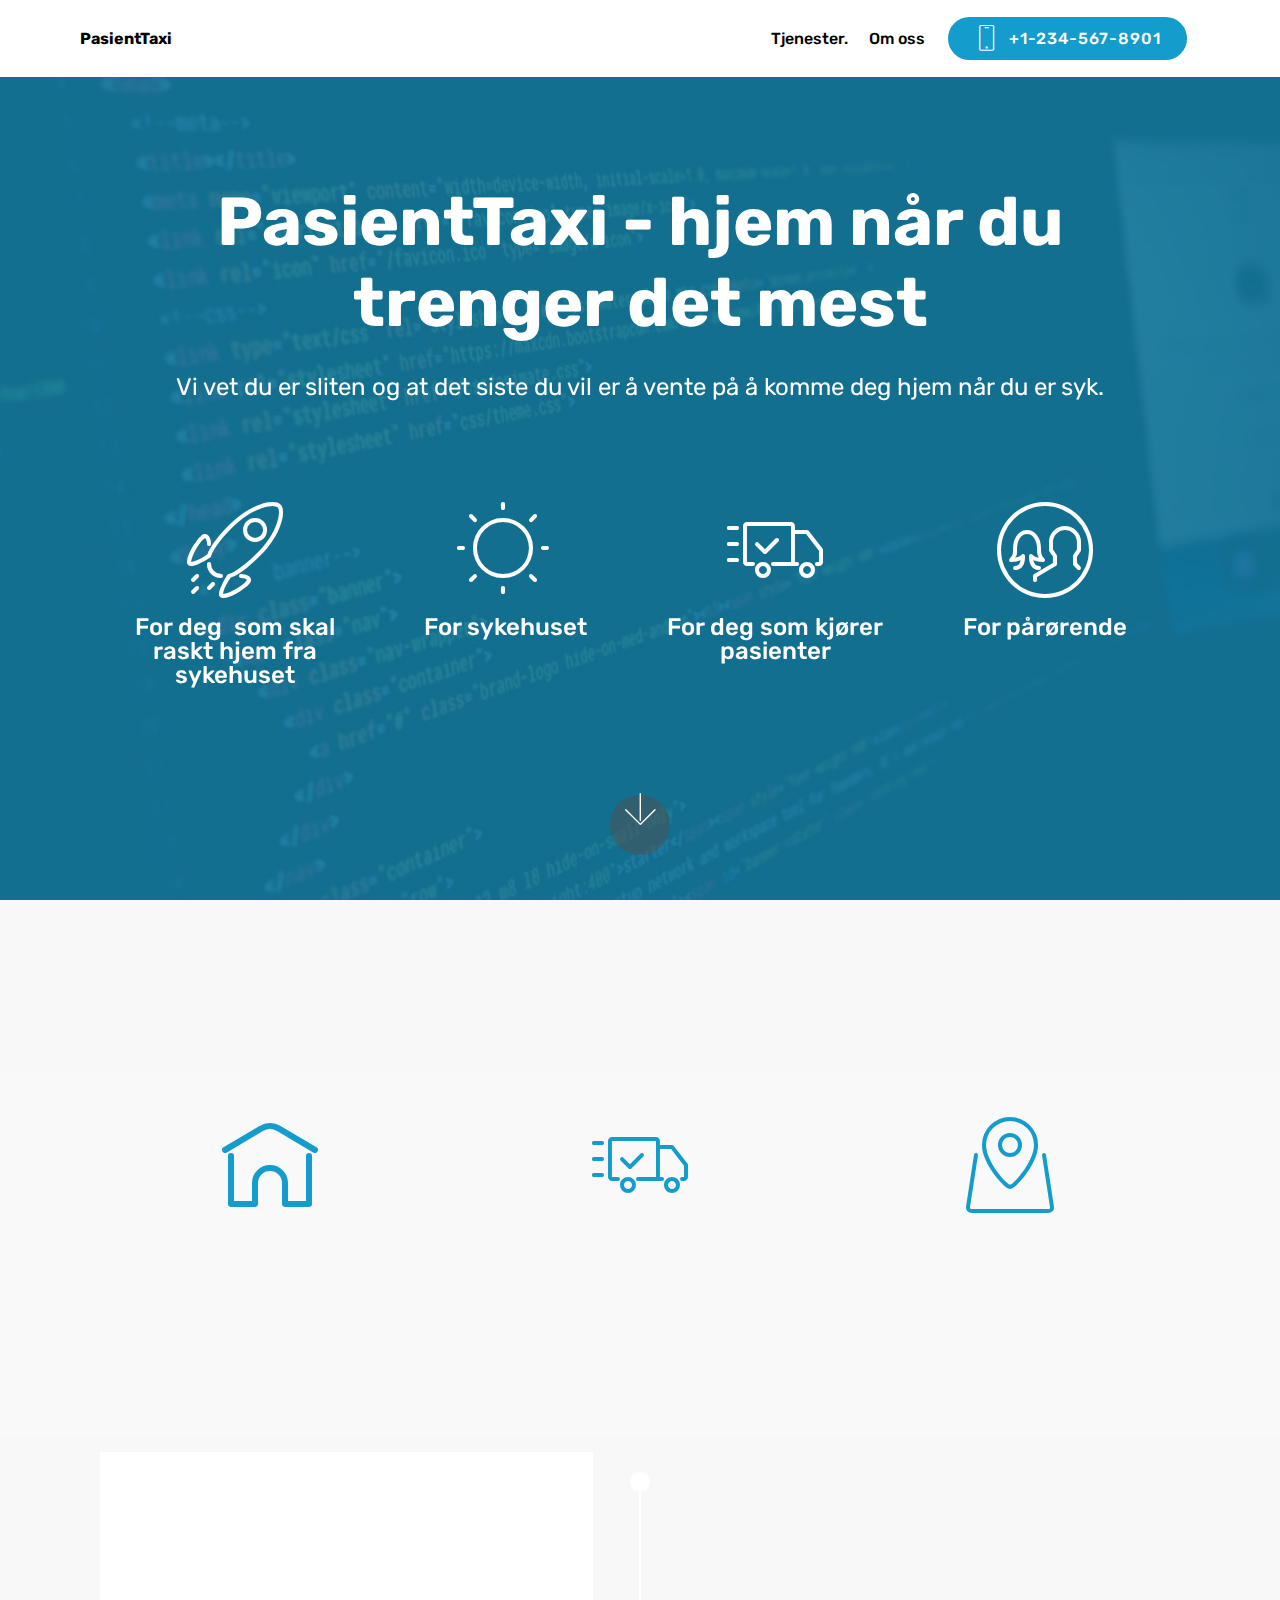
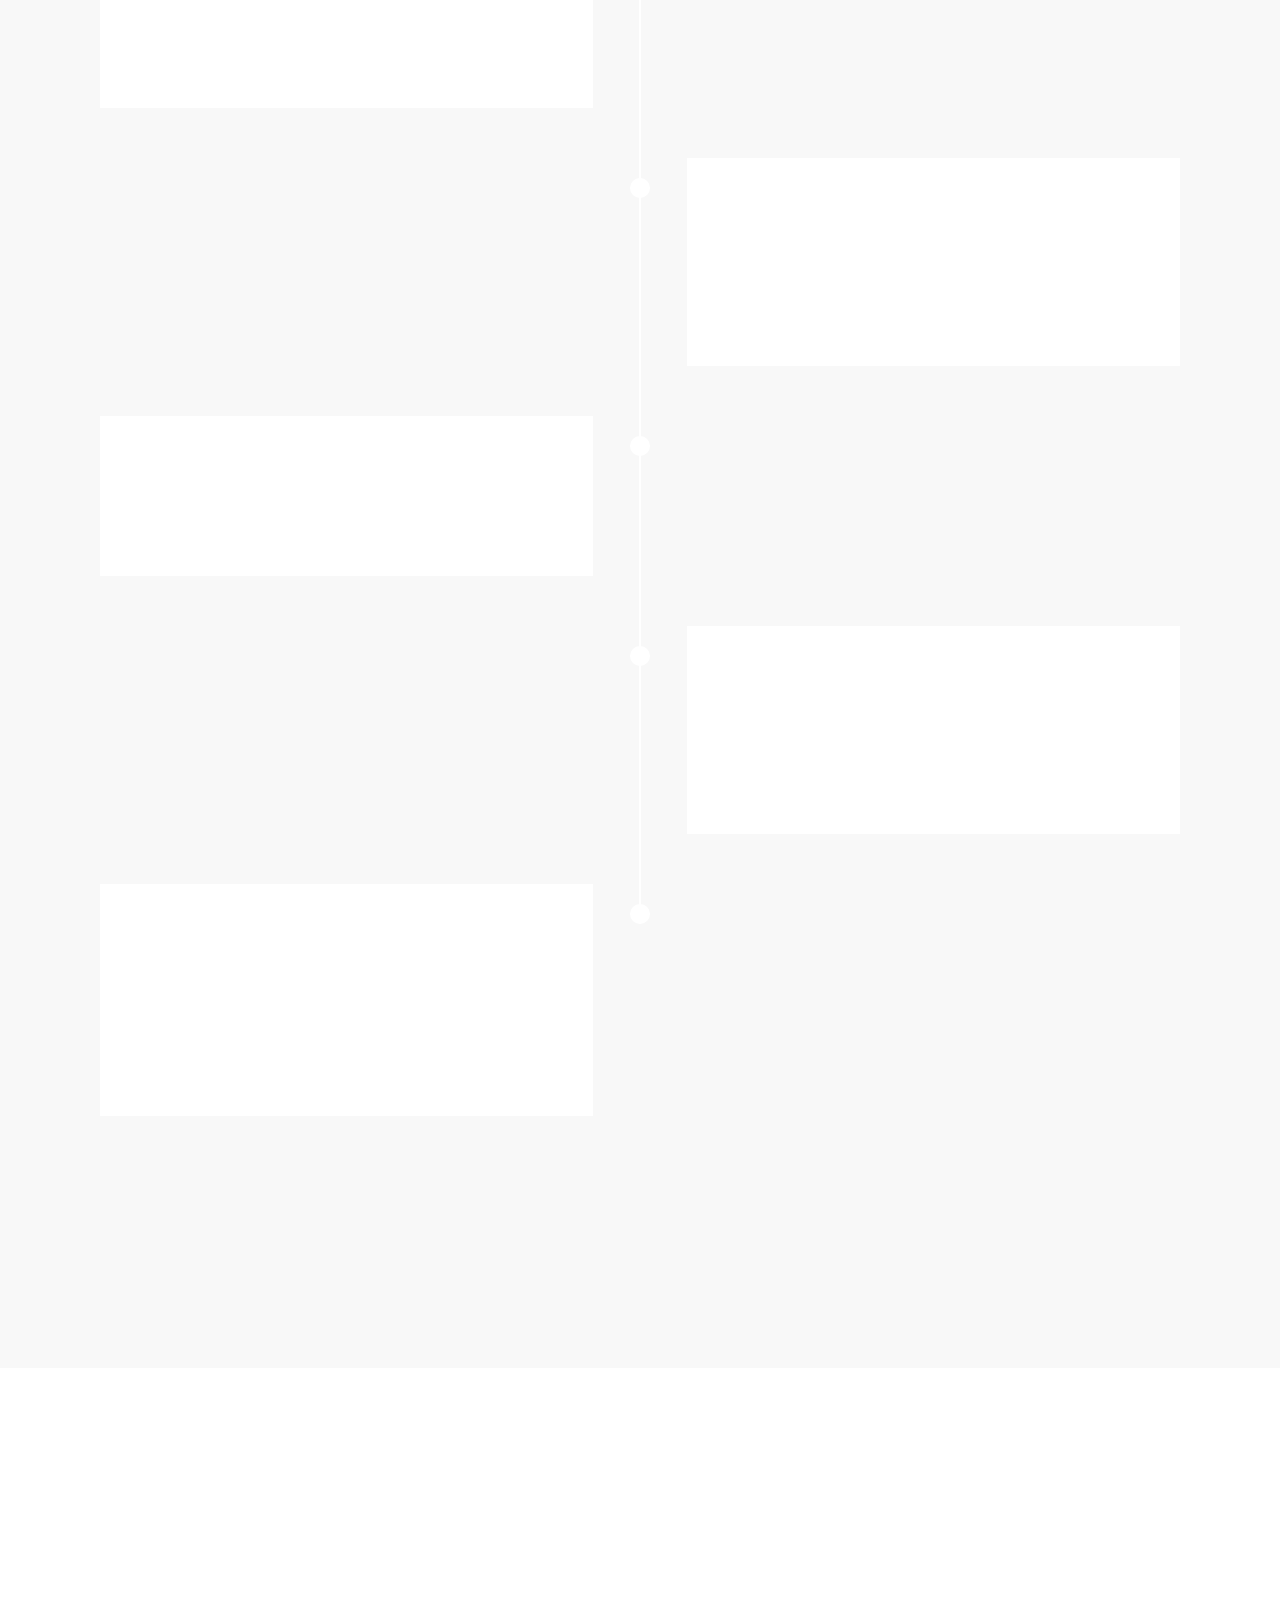
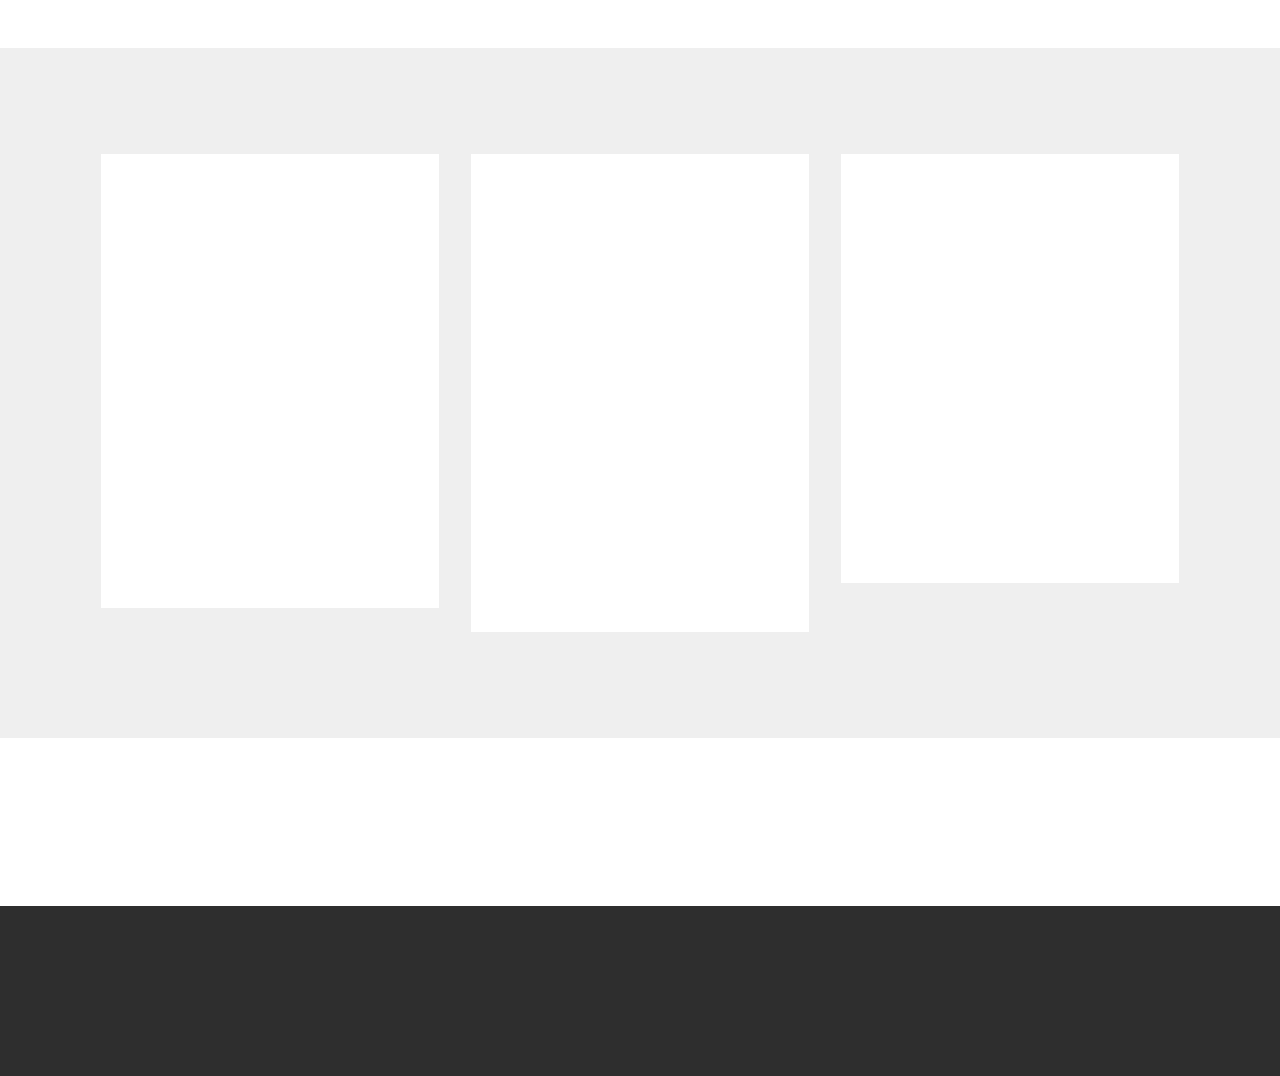
==== index.html @ c56a0722 "create github pages" ====
<!DOCTYPE html>
<html >
<head>
  <!-- Site made with Mobirise Website Builder v4.5.2, https://mobirise.com -->
  <meta charset="UTF-8">
  <meta http-equiv="X-UA-Compatible" content="IE=edge">
  <meta name="generator" content="Mobirise v4.5.2, mobirise.com">
  <meta name="viewport" content="width=device-width, initial-scale=1, minimum-scale=1">
  <link rel="shortcut icon" href="assets/images/logo2.png" type="image/x-icon">
  <meta name="description" content="Trygg transport når du trenger det som mest">
  <title>Pasienttaxi</title>
  <link rel="stylesheet" href="assets/web/assets/mobirise-icons-bold/mobirise-icons-bold.css">
  <link rel="stylesheet" href="assets/web/assets/mobirise-icons/mobirise-icons.css">
  <link rel="stylesheet" href="assets/tether/tether.min.css">
  <link rel="stylesheet" href="assets/bootstrap/css/bootstrap.min.css">
  <link rel="stylesheet" href="assets/bootstrap/css/bootstrap-grid.min.css">
  <link rel="stylesheet" href="assets/bootstrap/css/bootstrap-reboot.min.css">
  <link rel="stylesheet" href="assets/dropdown/css/style.css">
  <link rel="stylesheet" href="assets/socicon/css/styles.css">
  <link rel="stylesheet" href="assets/animatecss/animate.min.css">
  <link rel="stylesheet" href="assets/theme/css/style.css">
  <link rel="stylesheet" href="assets/mobirise/css/mbr-additional.css" type="text/css">
  
  
  
</head>
<body>

<!-- Google Analytics -->
<!-- Global site tag (gtag.js) - Google Analytics -->
<script async src="https://www.googletagmanager.com/gtag/js?id=UA-111368176-1"></script>
<script>
  window.dataLayer = window.dataLayer || [];
  function gtag(){dataLayer.push(arguments);}
  gtag('js', new Date());

  gtag('config', 'UA-111368176-1');
</script>
<!-- /Google Analytics -->


<section class="menu cid-qE94pdBL2Q" once="menu" id="menu2-g" data-rv-view="1646">

    

    <nav class="navbar navbar-expand beta-menu navbar-dropdown align-items-center navbar-fixed-top navbar-toggleable-sm">
        <button class="navbar-toggler navbar-toggler-right" type="button" data-toggle="collapse" data-target="#navbarSupportedContent" aria-controls="navbarSupportedContent" aria-expanded="false" aria-label="Toggle navigation">
            <div class="hamburger">
                <span></span>
                <span></span>
                <span></span>
                <span></span>
            </div>
        </button>
        <div class="menu-logo">
            <div class="navbar-brand">
                
                <span class="navbar-caption-wrap"><a class="navbar-caption text-black display-4" href="http://pasienttaxi.no">PasientTaxi</a></span>
            </div>
        </div>
        <div class="collapse navbar-collapse" id="navbarSupportedContent">
            <ul class="navbar-nav nav-dropdown" data-app-modern-menu="true"><li class="nav-item">
                    <a class="nav-link link text-black display-4" href="https://mobirise.com">Tjenester.</a>
                </li>
                <li class="nav-item">
                    <a class="nav-link link text-black display-4" href="about.html">Om oss</a>
                </li></ul>
            <div class="navbar-buttons mbr-section-btn">
                <a class="btn btn-sm btn-primary display-4" href="tel:+1-234-567-8901">
                    <span class="btn-icon mbri-mobile mbr-iconfont mbr-iconfont-btn">
                    </span>
                    +1-234-567-8901
                </a>
            </div>
        </div>
    </nav>
</section>

<section class="engine"><a href="https://mobirise.co/j">design your own website for free</a></section><section class="header12 cid-qEaBekd4Qf mbr-fullscreen mbr-parallax-background" id="header12-x" data-rv-view="1648">

    

    <div class="mbr-overlay" style="opacity: 0.9; background-color: rgb(15, 118, 153);">
    </div>

    <div class="container  ">
            <div class="media-container">
                <div class="col-md-12 align-center">
                    <h1 class="mbr-section-title pb-3 mbr-white mbr-bold mbr-fonts-style display-1">PasientTaxi - hjem når du trenger det mest</h1>
                    <p class="mbr-text pb-3 mbr-white mbr-fonts-style display-5">Vi vet du er sliten og at det siste du vil er å vente på å komme deg hjem når du er syk.</p>
                    

                    <div class="icons-media-container mbr-white">
                        <div class="card col-12 col-md-6 col-lg-3">
                            <div class="icon-block">
                            <a href="index.html#content4-y">
                                <span class="mbr-iconfont mbri-rocket" style="" media-simple="true"></span>
                            </a>
                            </div>
                            <h5 class="mbr-fonts-style display-5">For deg &nbsp;som skal raskt hjem fra sykehuset</h5>
                        </div>

                        <div class="card col-12 col-md-6 col-lg-3">
                            <div class="icon-block">
                                <a href="pasienttaxi_for_sykehuset.html">
                                    <span class="mbr-iconfont mbri-sun" media-simple="true"></span>
                                </a>
                            </div>
                            <h5 class="mbr-fonts-style display-5">For sykehuset</h5>
                        </div>

                        <div class="card col-12 col-md-6 col-lg-3">
                            <div class="icon-block">
                                <a href="pasientsjofor.html">
                                    <span class="mbr-iconfont mbri-delivery" media-simple="true"></span>
                                </a>
                            </div>
                            <h5 class="mbr-fonts-style display-5">For deg som kjører pasienter</h5>
                        </div>

                        <div class="card col-12 col-md-6 col-lg-3">
                            <div class="icon-block">
                                <a href="pasienttaxi_for_parorende.html">
                                    <span class="mbr-iconfont mbri-users" media-simple="true"></span>
                                </a>
                            </div>
                            <h5 class="mbr-fonts-style display-5">For pårørende</h5>
                        </div>
                    </div>
                </div>
            </div>
    </div>

    <div class="mbr-arrow hidden-sm-down" aria-hidden="true">
        <a href="#next">
            <i class="mbri-down mbr-iconfont"></i>
        </a>
    </div>
</section>

<section class="mbr-section content4 cid-qEaD3xnbEw" id="content4-y" data-rv-view="1651">

    

    <div class="container">
        <div class="media-container-row">
            <div class="title col-12 col-md-8">
                <h2 class="align-center pb-3 mbr-fonts-style display-2">Slik fungerer PasientTaxi for deg</h2>
                <h3 class="mbr-section-subtitle align-center mbr-light mbr-fonts-style display-5">Trygg og oversiktelig transport når du trenger det mest</h3>
                
            </div>
        </div>
    </div>
</section>

<section class="features1 cid-qE3nxXqPtu" id="features1-2" data-rv-view="1653">
    
    

    
    <div class="container">
        <div class="media-container-row">

            <div class="card p-3 col-12 col-md-6 col-lg-4">
                <div class="card-img pb-3">
                    <span class="mbr-iconfont mbrib-home" media-simple="true"></span>
                </div>
                <div class="card-box">
                    <h4 class="card-title py-3 mbr-fonts-style display-5">Hjem fra sykehus</h4>
                    <p class="mbr-text mbr-fonts-style display-7">Når du er syk og på det mest sårbare og bare vil hjem. Det skal være lett å komme seg hjem fra sykehuset etter behandling</p>
                </div>
            </div>

            <div class="card p-3 col-12 col-md-6 col-lg-4">
                <div class="card-img pb-3">
                    <span class="mbr-iconfont mbri-delivery" media-simple="true"></span>
                </div>
                <div class="card-box">
                    <h4 class="card-title py-3 mbr-fonts-style display-5">Fra et sykehus til et annet</h4>
                    <p class="mbr-text mbr-fonts-style display-7">Må du fra ett sykehus til et annet skal du ikke behøve å vente urimelig lenge på transport.</p>
                </div>
            </div>

            <div class="card p-3 col-12 col-md-6 col-lg-4">
                <div class="card-img pb-3">
                    <span class="mbr-iconfont mbri-map-pin" media-simple="true"></span>
                </div>
                <div class="card-box">
                    <h4 class="card-title py-3 mbr-fonts-style display-5">Du kan følge din PasientTaxi</h4>
                    <p class="mbr-text mbr-fonts-style display-7">Det kan oppstå uforutsette ting, &nbsp;forfinkelser kan oppstå. Det er OK så lenge du og dine pårørende holdes informert.&nbsp;</p>
                </div>
            </div>

            

        </div>

    </div>

</section>

<section class="timeline1 cid-qE3pD4LHP7" id="timeline1-4" data-rv-view="1656">

    

    

    <div class="container align-center">
        
        

        <div class="container timelines-container" mbri-timelines="">
            <div class="row timeline-element reverse separline">      
                 <div class="timeline-date-panel col-xs-12 col-md-6  align-left">         
                    <div class="time-line-date-content">
                        <p class="mbr-timeline-date mbr-fonts-style display-5">Pasienten</p>
                    </div>
                </div>
           <span class="iconBackground"></span>
            <div class="col-xs-12 col-md-6 align-right">
                <div class="timeline-text-content">
                    <h4 class="mbr-timeline-title pb-3 mbr-fonts-style display-5">Når du kommer på sykehuset</h4>
                    <p class="mbr-timeline-text mbr-fonts-style display-7">Dersom du vet du vil trenge transport hjem fra sykehuset registrerer du deg i PasientTaxi. Du sier hvor du er og hvor du skal. Om du vet omtrent når du trenger transport og registrerer du det.<br>Bruker du vår app bekrefter vi bestillingen der. Bruker du ikke appen sender vi deg en SMS&nbsp;</p>
                 </div>
            </div>
            </div>

            <div class="row timeline-element  separline">
                <div class="timeline-date-panel col-xs-12 col-md-6 align-right">
                    <div class="time-line-date-content">
                        <p class="mbr-timeline-date mbr-fonts-style display-5">PasientTaxi</p>
                    </div>
                </div>
                <span class="iconBackground"></span>
                <div class="col-xs-12 col-md-6 align-left ">
                    <div class="timeline-text-content">
                        <h4 class="mbr-timeline-title pb-3 mbr-fonts-style display-5">Pasientsjoførene</h4>
                        <p class="mbr-timeline-text mbr-fonts-style display-7">Pasientsjoførene kan følge alle bestillinger i sin App og se når det er bestillinger. &nbsp;Dersom pasienten har lagt inn tidspunkt bekrefter pasientsjoføren at hun tar ansvaret for å få deg trygt hjem.</p>
                    </div>
                </div>
            </div> 


            <div class="row timeline-element reverse separline">
                <div class="timeline-date-panel col-xs-12 col-md-6  align-left">
                    <div class="time-line-date-content">
                        <p class="mbr-timeline-date mbr-fonts-style display-5">Pasienten</p>
                    </div>
                </div>
                <span class="iconBackground"></span>
                <div class="col-xs-12 col-md-6 align-right">
                    <div class="timeline-text-content">
                        <h4 class="mbr-timeline-title pb-3 mbr-fonts-style display-5">Du ser hvem som henter deg</h4>      
                        <p class="mbr-timeline-text mbr-fonts-style display-7">Når pasientsjoføren har bekreftet at hun kjører deg hjem vil du kunne se hvor bilen er på et kart.</p>
                    </div>
                </div>
            </div>

            <div class="row timeline-element  separline">
                <div class="timeline-date-panel col-xs-12 col-md-6 align-right">
                    <div class="time-line-date-content">
                        <p class="mbr-timeline-date mbr-fonts-style display-5">PasientTaxi</p>
                    </div>
                </div>
                <span class="iconBackground"></span>
                <div class="col-xs-12 col-md-6 align-left ">
                    <div class="timeline-text-content">
                        <h4 class="mbr-timeline-title pb-3 mbr-fonts-style display-5">Du får automatisk beskjed</h4>
                        <p class="mbr-timeline-text mbr-fonts-style display-7">Du får automatisk beskjed når PasientTaxi nærmer seg. Om det oppstår forsinkelser på grunn av trafikk gir PasientTaxi deg beskjed om forsinkelsen, årsaken og når du kan forvente å bli hentet.</p>
                    </div>
                </div>
            </div>


            <div class="row timeline-element reverse">
                <div class="timeline-date-panel col-xs-12 col-md-6  align-left">
                    <div class="time-line-date-content">
                        <p class="mbr-timeline-date mbr-fonts-style display-5">Pasienten</p>
                    </div>
                </div>
                <span class="iconBackground"></span>
                <div class="col-xs-12 col-md-6 align-right">
                    <div class="timeline-text-content">
                        <h4 class="mbr-timeline-title pb-3 mbr-fonts-style display-5">Du kan sende meldinger direkte</h4>
                        <p class="mbr-timeline-text mbr-fonts-style display-7">PasientTaxi sjoføren har gjort en avtale om å hente deg. Hun vet at du er på sykehus og at tiden du har satt opp som hjemreise kan endre seg. Du sender meldinger direkte til pasientsjoføren din og gir henne beskjed om det oppstår endringer.&nbsp;</p>
                    </div>
                </div>
            </div>


            

            

            

            

            

            

            
        </div>
    </div>
</section>

<section class="mbr-section info1 cid-qE9b0IR5U7" id="info1-j" data-rv-view="1659">

    

    
    <div class="container">
        <div class="row justify-content-center content-row">
            <div class="media-container-column title col-12 col-lg-7 col-md-6">
                <h3 class="mbr-section-subtitle align-left mbr-light pb-3 mbr-fonts-style display-5">Les mer om vår App og hvordan du kan reise til og fra sykehus.</h3>
                <h2 class="align-left mbr-bold mbr-fonts-style display-2">PasientTaxi App</h2>
            </div>
            <div class="media-container-column col-12 col-lg-3 col-md-4">
                <div class="mbr-section-btn align-right py-4"><a class="btn btn-primary display-4" href="pasienttaxi-app.html">Se vår App</a></div>
            </div>
        </div>
    </div>
</section>

<section class="mbr-section content4 cid-qE3FyXR6hI" id="content4-7" data-rv-view="1662">

    

    <div class="container">
        <div class="media-container-row">
            <div class="title col-12 col-md-8">
                <h2 class="align-center pb-3 mbr-fonts-style display-2">Hvor stort er problemet PasientTaxi løser</h2>
                <h3 class="mbr-section-subtitle align-center mbr-light mbr-fonts-style display-5">Vi har samlet nyhetsoppslag fra media om utfordringene&nbsp;</h3>
                
            </div>
        </div>
    </div>
</section>

<section class="features3 cid-qE3G2M0ErP" id="features3-8" data-rv-view="1664">

    

    
    <div class="container">
        <div class="media-container-row">
            <div class="card p-3 col-12 col-md-6 col-lg-4">
                <div class="card-wrapper">
                    <div class="card-img">
                        <img src="assets/images/nrk-vil-granske-drosjeordning-for-syke-1176x660.png" alt="Mobirise" title="" media-simple="true">
                    </div>
                    <div class="card-box">
                        <h4 class="card-title mbr-fonts-style display-7">Hovedoppslag i NRK Lørdagsrevyen</h4>
                        <p class="mbr-text mbr-fonts-style display-7">Hovedoppslag i NRK Lørdagsrevyen 16 desember. &nbsp;"Vil granske drosjeordning for syke"</p>
                    </div>
                    <div class="mbr-section-btn text-center"><a href="media-sv_vil_granske_drosjeordning_for_syke.html" class="btn btn-primary display-4">Se NRK TV oppslag</a></div>
                </div>
            </div>

            <div class="card p-3 col-12 col-md-6 col-lg-4">
                <div class="card-wrapper">
                    <div class="card-img">
                        <img src="assets/images/nrk-ma-vente-timesvis-pa-drosje-1176x654.png" alt="Mobirise" title="" media-simple="true">
                    </div>
                    <div class="card-box">
                        <h4 class="card-title mbr-fonts-style display-7">Hovedoppslag i NRK Dagsrevyen</h4>
                        <p class="mbr-text mbr-fonts-style display-7">Hovedoppslag i NRK Dagsrevyen 15 desember.  "Kreftpasienter må vente i opptil 7 timer på drosje etter behandling"</p>
                    </div>
                    <div class="mbr-section-btn text-center"><a href="kreftpasienter_ma_vente_timevis_pa_drosje_etter_behandling.html" class="btn btn-primary display-4">Se NRK TV oppslag</a></div>
                </div>
            </div>

            <div class="card p-3 col-12 col-md-6 col-lg-4">
                <div class="card-wrapper">
                    <div class="card-img">
                        <img src="assets/images/nrk-pasienttransport-pa-13timer-1177x662.png" alt="Mobirise" title="" media-simple="true">
                    </div>
                    <div class="card-box">
                        <h4 class="card-title mbr-fonts-style display-7">NRK Søndagsrevyen</h4>
                        <p class="mbr-text mbr-fonts-style display-7">NRK Søndagsrevyen 17 desember: "Pasienttransport &nbsp;på 13 timer"</p>
                    </div>
                    <div class="mbr-section-btn text-center"><a href="pasienttransport_pa_13timer.html" class="btn btn-primary display-4">Se NRK TV oppslag</a></div>
                </div>
            </div>

            
        </div>
    </div>
</section>

<section class="cid-qE9cFpZOcW" id="social-buttons1-k" data-rv-view="1667">
    
    

    

    <div class="container">
        <div class="media-container-row">
            <div class="col-md-8 align-center">
                <h2 class="pb-3 mbr-section-title mbr-fonts-style display-2">Del siden</h2>
                <div>
                    <div class="mbr-social-likes" data-counters="false">
                        <span class="btn btn-social facebook mx-2" title="Share link on Facebook">
                            <i class="socicon socicon-facebook"></i>
                        </span>
                        <span class="btn btn-social twitter mx-2" title="Share link on Twitter">
                            <i class="socicon socicon-twitter"></i>
                        </span>
                        
                        
                        
                    </div>
                </div>
            </div>
        </div>
    </div>
</section>

<section once="" class="cid-qEsV4WLMTP" id="footer7-2j" data-rv-view="1670">

    

    

    <div class="container">
        <div class="media-container-row align-center mbr-white">
            <div class="row row-links">
                <ul class="foot-menu">
                    
                    
                    
                    
                    
                <li class="foot-menu-item mbr-fonts-style display-7"><a class="text-white mbr-bold" href="about.html" target="_blank">Om PasientTaxi</a>&nbsp; &nbsp; &nbsp; &nbsp; &nbsp; &nbsp; &nbsp; &nbsp; &nbsp; &nbsp; &nbsp;</li><li class="foot-menu-item mbr-fonts-style display-7">Våre Tjenester&nbsp; &nbsp; &nbsp; &nbsp; &nbsp; &nbsp; &nbsp; &nbsp; &nbsp; &nbsp; &nbsp;</li><li class="foot-menu-item mbr-fonts-style display-7">Kontakt oss ! &nbsp; &nbsp; &nbsp; &nbsp; &nbsp; &nbsp; &nbsp; &nbsp; &nbsp; &nbsp;</li><li class="foot-menu-item mbr-fonts-style display-7"><a class="text-white mbr-bold" href="pasientsjofor.html" target="_blank">Bli Pasientsjofør</a>&nbsp; &nbsp; &nbsp; &nbsp; &nbsp; &nbsp; &nbsp; &nbsp; &nbsp; &nbsp; &nbsp;</li></ul>
            </div>
            <div class="row social-row">
                <div class="social-list align-right pb-2">
                    
                    
                    
                    
                    
                    
                <div class="soc-item">
                        <a href="http://twitter.com/pasienttaxi" target="_blank">
                            <span class="mbr-iconfont mbr-iconfont-social socicon-twitter socicon" media-simple="true"></span>
                        </a>
                    </div><div class="soc-item">
                        <a href="https://www.facebook.com/pasienttaxi " target="_blank">
                            <span class="mbr-iconfont mbr-iconfont-social socicon-facebook socicon" media-simple="true"></span>
                        </a>
                    </div></div>
            </div>
            <div class="row row-copirayt">
                <p class="mbr-text mb-0 mbr-fonts-style mbr-white align-center display-7">© Copyright 2017 PasientTaxi</p>
            </div>
        </div>
    </div>
</section>


  <script src="assets/web/assets/jquery/jquery.min.js"></script>
  <script src="assets/popper/popper.min.js"></script>
  <script src="assets/tether/tether.min.js"></script>
  <script src="assets/bootstrap/js/bootstrap.min.js"></script>
  <script src="assets/dropdown/js/script.min.js"></script>
  <script src="assets/viewportchecker/jquery.viewportchecker.js"></script>
  <script src="assets/parallax/jarallax.min.js"></script>
  <script src="assets/sociallikes/social-likes.js"></script>
  <script src="assets/smoothscroll/smooth-scroll.js"></script>
  <script src="assets/touchswipe/jquery.touch-swipe.min.js"></script>
  <script src="assets/theme/js/script.js"></script>
  
  
  <input name="animation" type="hidden">
  </body>
</html>
---- assets/web/assets/mobirise-icons-bold/mobirise-icons-bold.css ----
@font-face {
  font-family: 'mobirise-icons-bold';
  src:  url('mobirise-icons-bold.eot?m1l4yr');
  src:  url('mobirise-icons-bold.eot?m1l4yr#iefix') format('embedded-opentype'),
    url('mobirise-icons-bold.ttf?m1l4yr') format('truetype'),
    url('mobirise-icons-bold.woff?m1l4yr') format('woff'),
    url('mobirise-icons-bold.svg?m1l4yr#mobirise-icons-bold') format('svg');
  font-weight: normal;
  font-style: normal;
}

[class^="mbrib-"], [class*="mbrib-"] {
  /* use !important to prevent issues with browser extensions that change fonts */
  font-family: 'mobirise-icons-bold' !important;
  speak: none;
  font-style: normal;
  font-weight: normal;
  font-variant: normal;
  text-transform: none;
  line-height: 1;

  /* Better Font Rendering =========== */
  -webkit-font-smoothing: antialiased;
  -moz-osx-font-smoothing: grayscale;
}

.mbrib-add-submenu:before {
  content: "\e900";
}
.mbrib-alert:before {
  content: "\e901";
}
.mbrib-align-center:before {
  content: "\e902";
}
.mbrib-align-justify:before {
  content: "\e903";
}
.mbrib-align-left:before {
  content: "\e904";
}
.mbrib-align-right:before {
  content: "\e905";
}
.mbrib-android:before {
  content: "\e906";
}
.mbrib-apple:before {
  content: "\e907";
}
.mbrib-arrow-down:before {
  content: "\e908";
}
.mbrib-arrow-next:before {
  content: "\e909";
}
.mbrib-arrow-prev:before {
  content: "\e90a";
}
.mbrib-arrow-up:before {
  content: "\e90b";
}
.mbrib-bold:before {
  content: "\e90c";
}
.mbrib-bookmark:before {
  content: "\e90d";
}
.mbrib-bootstrap:before {
  content: "\e90e";
}
.mbrib-briefcase:before {
  content: "\e90f";
}
.mbrib-browse:before {
  content: "\e910";
}
.mbrib-bulleted-list:before {
  content: "\e911";
}
.mbrib-calendar:before {
  content: "\e912";
}
.mbrib-camera:before {
  content: "\e913";
}
.mbrib-cart-add:before {
  content: "\e914";
}
.mbrib-cart-full:before {
  content: "\e915";
}
.mbrib-cash:before {
  content: "\e916";
}
.mbrib-change-style:before {
  content: "\e917";
}
.mbrib-chat:before {
  content: "\e918";
}
.mbrib-clock:before {
  content: "\e919";
}
.mbrib-close:before {
  content: "\e91a";
}
.mbrib-cloud:before {
  content: "\e91b";
}
.mbrib-code:before {
  content: "\e91c";
}
.mbrib-contact-form:before {
  content: "\e91d";
}
.mbrib-credit-card:before {
  content: "\e91e";
}
.mbrib-cursor-click:before {
  content: "\e91f";
}
.mbrib-cust-feedback:before {
  content: "\e920";
}
.mbrib-database:before {
  content: "\e921";
}
.mbrib-delivery:before {
  content: "\e922";
}
.mbrib-desktop:before {
  content: "\e923";
}
.mbrib-devices:before {
  content: "\e924";
}
.mbrib-down:before {
  content: "\e925";
}
.mbrib-download:before {
  content: "\e926";
}
.mbrib-drag-n-drop:before {
  content: "\e927";
}
.mbrib-drag-n-drop2:before {
  content: "\e928";
}
.mbrib-edit:before {
  content: "\e929";
}
.mbrib-edit2:before {
  content: "\e92a";
}
.mbrib-error:before {
  content: "\e92b";
}
.mbrib-extension:before {
  content: "\e92c";
}
.mbrib-features:before {
  content: "\e92d";
}
.mbrib-file:before {
  content: "\e92e";
}
.mbrib-flag:before {
  content: "\e92f";
}
.mbrib-folder:before {
  content: "\e930";
}
.mbrib-gift:before {
  content: "\e931";
}
.mbrib-github:before {
  content: "\e932";
}
.mbrib-globe-2:before {
  content: "\e933";
}
.mbrib-globe:before {
  content: "\e934";
}
.mbrib-growing-chart:before {
  content: "\e935";
}
.mbrib-hearth:before {
  content: "\e936";
}
.mbrib-help:before {
  content: "\e937";
}
.mbrib-home:before {
  content: "\e938";
}
.mbrib-hot-cup:before {
  content: "\e939";
}
.mbrib-idea:before {
  content: "\e93a";
}
.mbrib-image-gallery:before {
  content: "\e93b";
}
.mbrib-image-slider:before {
  content: "\e93c";
}
.mbrib-info:before {
  content: "\e93d";
}
.mbrib-italic:before {
  content: "\e93e";
}
.mbrib-key:before {
  content: "\e93f";
}
.mbrib-laptop:before {
  content: "\e940";
}
.mbrib-layers:before {
  content: "\e941";
}
.mbrib-left-right:before {
  content: "\e942";
}
.mbrib-left:before {
  content: "\e943";
}
.mbrib-letter:before {
  content: "\e944";
}
.mbrib-like:before {
  content: "\e945";
}
.mbrib-link:before {
  content: "\e946";
}
.mbrib-lock:before {
  content: "\e947";
}
.mbrib-login:before {
  content: "\e948";
}
.mbrib-logout:before {
  content: "\e949";
}
.mbrib-magic-stick:before {
  content: "\e94a";
}
.mbrib-map-pin:before {
  content: "\e94b";
}
.mbrib-menu:before {
  content: "\e94c";
}
.mbrib-mobile:before {
  content: "\e94d";
}
.mbrib-mobile2:before {
  content: "\e94e";
}
.mbrib-mobirise:before {
  content: "\e94f";
}
.mbrib-more-horizontal:before {
  content: "\e950";
}
.mbrib-more-vertical:before {
  content: "\e951";
}
.mbrib-music:before {
  content: "\e952";
}
.mbrib-new-file:before {
  content: "\e953";
}
.mbrib-numbered-list:before {
  content: "\e954";
}
.mbrib-opened-folder:before {
  content: "\e955";
}
.mbrib-pages:before {
  content: "\e956";
}
.mbrib-paper-plane:before {
  content: "\e957";
}
.mbrib-paperclip:before {
  content: "\e958";
}
.mbrib-photo:before {
  content: "\e959";
}
.mbrib-photos:before {
  content: "\e95a";
}
.mbrib-pin:before {
  content: "\e95b";
}
.mbrib-play:before {
  content: "\e95c";
}
.mbrib-plus:before {
  content: "\e95d";
}
.mbrib-preview:before {
  content: "\e95e";
}
.mbrib-print:before {
  content: "\e95f";
}
.mbrib-protect:before {
  content: "\e960";
}
.mbrib-question:before {
  content: "\e961";
}
.mbrib-quote-left:before {
  content: "\e962";
}
.mbrib-quote-right:before {
  content: "\e963";
}
.mbrib-redo:before {
  content: "\e964";
}
.mbrib-refresh:before {
  content: "\e965";
}
.mbrib-responsive:before {
  content: "\e966";
}
.mbrib-right:before {
  content: "\e967";
}
.mbrib-rocket:before {
  content: "\e968";
}
.mbrib-sad-face:before {
  content: "\e969";
}
.mbrib-sale:before {
  content: "\e96a";
}
.mbrib-save:before {
  content: "\e96b";
}
.mbrib-search:before {
  content: "\e96c";
}
.mbrib-setting:before {
  content: "\e96d";
}
.mbrib-setting2:before {
  content: "\e96e";
}
.mbrib-setting3:before {
  content: "\e96f";
}
.mbrib-share:before {
  content: "\e970";
}
.mbrib-shopping-bag:before {
  content: "\e971";
}
.mbrib-shopping-basket:before {
  content: "\e972";
}
.mbrib-shopping-cart:before {
  content: "\e973";
}
.mbrib-sites:before {
  content: "\e974";
}
.mbrib-smile-face:before {
  content: "\e975";
}
.mbrib-speed:before {
  content: "\e976";
}
.mbrib-star:before {
  content: "\e977";
}
.mbrib-success:before {
  content: "\e978";
}
.mbrib-sun:before {
  content: "\e979";
}
.mbrib-sun2:before {
  content: "\e97a";
}
.mbrib-tablet-vertical:before {
  content: "\e97b";
}
.mbrib-tablet:before {
  content: "\e97c";
}
.mbrib-target:before {
  content: "\e97d";
}
.mbrib-timer:before {
  content: "\e97e";
}
.mbrib-to-ftp:before {
  content: "\e97f";
}
.mbrib-to-local-drive:before {
  content: "\e980";
}
.mbrib-touch-swipe:before {
  content: "\e981";
}
.mbrib-touch:before {
  content: "\e982";
}
.mbrib-trash:before {
  content: "\e983";
}
.mbrib-underline:before {
  content: "\e984";
}
.mbrib-undo:before {
  content: "\e985";
}
.mbrib-unlink:before {
  content: "\e986";
}
.mbrib-unlock:before {
  content: "\e987";
}
.mbrib-up-down:before {
  content: "\e988";
}
.mbrib-up:before {
  content: "\e989";
}
.mbrib-update:before {
  content: "\e98a";
}
.mbrib-upload:before {
  content: "\e98b";
}
.mbrib-user:before {
  content: "\e98c";
}
.mbrib-user2:before {
  content: "\e98d";
}
.mbrib-users:before {
  content: "\e98e";
}
.mbrib-video-play:before {
  content: "\e98f";
}
.mbrib-video:before {
  content: "\e990";
}
.mbrib-watch:before {
  content: "\e991";
}
.mbrib-website-theme:before {
  content: "\e992";
}
.mbrib-wifi:before {
  content: "\e993";
}
.mbrib-windows:before {
  content: "\e994";
}
.mbrib-zoom-out:before {
  content: "\e995";
}
---- assets/web/assets/mobirise-icons/mobirise-icons.css ----
@font-face {
  font-family: 'MobiriseIcons';
  src:  url('mobirise-icons.eot?spat4u');
  src:  url('mobirise-icons.eot?spat4u#iefix') format('embedded-opentype'),
    url('mobirise-icons.ttf?spat4u') format('truetype'),
    url('mobirise-icons.woff?spat4u') format('woff'),
    url('mobirise-icons.svg?spat4u#MobiriseIcons') format('svg');
  font-weight: normal;
  font-style: normal;
}

[class^="mbri-"], [class*=" mbri-"] {
  /* use !important to prevent issues with browser extensions that change fonts */
  font-family: MobiriseIcons !important;
  speak: none;
  font-style: normal;
  font-weight: normal;
  font-variant: normal;
  text-transform: none;
  line-height: 1;

  /* Better Font Rendering =========== */
  -webkit-font-smoothing: antialiased;
  -moz-osx-font-smoothing: grayscale;
}

.mbri-add-submenu:before {
  content: "\e900";
}
.mbri-alert:before {
  content: "\e901";
}
.mbri-align-center:before {
  content: "\e902";
}
.mbri-align-justify:before {
  content: "\e903";
}
.mbri-align-left:before {
  content: "\e904";
}
.mbri-align-right:before {
  content: "\e905";
}
.mbri-android:before {
  content: "\e906";
}
.mbri-apple:before {
  content: "\e907";
}
.mbri-arrow-down:before {
  content: "\e908";
}
.mbri-arrow-next:before {
  content: "\e909";
}
.mbri-arrow-prev:before {
  content: "\e90a";
}
.mbri-arrow-up:before {
  content: "\e90b";
}
.mbri-bold:before {
  content: "\e90c";
}
.mbri-bookmark:before {
  content: "\e90d";
}
.mbri-bootstrap:before {
  content: "\e90e";
}
.mbri-briefcase:before {
  content: "\e90f";
}
.mbri-browse:before {
  content: "\e910";
}
.mbri-bulleted-list:before {
  content: "\e911";
}
.mbri-calendar:before {
  content: "\e912";
}
.mbri-camera:before {
  content: "\e913";
}
.mbri-cart-add:before {
  content: "\e914";
}
.mbri-cart-full:before {
  content: "\e915";
}
.mbri-cash:before {
  content: "\e916";
}
.mbri-change-style:before {
  content: "\e917";
}
.mbri-chat:before {
  content: "\e918";
}
.mbri-clock:before {
  content: "\e919";
}
.mbri-close:before {
  content: "\e91a";
}
.mbri-cloud:before {
  content: "\e91b";
}
.mbri-code:before {
  content: "\e91c";
}
.mbri-contact-form:before {
  content: "\e91d";
}
.mbri-credit-card:before {
  content: "\e91e";
}
.mbri-cursor-click:before {
  content: "\e91f";
}
.mbri-cust-feedback:before {
  content: "\e920";
}
.mbri-database:before {
  content: "\e921";
}
.mbri-delivery:before {
  content: "\e922";
}
.mbri-desktop:before {
  content: "\e923";
}
.mbri-devices:before {
  content: "\e924";
}
.mbri-down:before {
  content: "\e925";
}
.mbri-download:before {
  content: "\e989";
}
.mbri-drag-n-drop:before {
  content: "\e927";
}
.mbri-drag-n-drop2:before {
  content: "\e928";
}
.mbri-edit:before {
  content: "\e929";
}
.mbri-edit2:before {
  content: "\e92a";
}
.mbri-error:before {
  content: "\e92b";
}
.mbri-extension:before {
  content: "\e92c";
}
.mbri-features:before {
  content: "\e92d";
}
.mbri-file:before {
  content: "\e92e";
}
.mbri-flag:before {
  content: "\e92f";
}
.mbri-folder:before {
  content: "\e930";
}
.mbri-gift:before {
  content: "\e931";
}
.mbri-github:before {
  content: "\e932";
}
.mbri-globe:before {
  content: "\e933";
}
.mbri-globe-2:before {
  content: "\e934";
}
.mbri-growing-chart:before {
  content: "\e935";
}
.mbri-hearth:before {
  content: "\e936";
}
.mbri-help:before {
  content: "\e937";
}
.mbri-home:before {
  content: "\e938";
}
.mbri-hot-cup:before {
  content: "\e939";
}
.mbri-idea:before {
  content: "\e93a";
}
.mbri-image-gallery:before {
  content: "\e93b";
}
.mbri-image-slider:before {
  content: "\e93c";
}
.mbri-info:before {
  content: "\e93d";
}
.mbri-italic:before {
  content: "\e93e";
}
.mbri-key:before {
  content: "\e93f";
}
.mbri-laptop:before {
  content: "\e940";
}
.mbri-layers:before {
  content: "\e941";
}
.mbri-left-right:before {
  content: "\e942";
}
.mbri-left:before {
  content: "\e943";
}
.mbri-letter:before {
  content: "\e944";
}
.mbri-like:before {
  content: "\e945";
}
.mbri-link:before {
  content: "\e946";
}
.mbri-lock:before {
  content: "\e947";
}
.mbri-login:before {
  content: "\e948";
}
.mbri-logout:before {
  content: "\e949";
}
.mbri-magic-stick:before {
  content: "\e94a";
}
.mbri-map-pin:before {
  content: "\e94b";
}
.mbri-menu:before {
  content: "\e94c";
}
.mbri-mobile:before {
  content: "\e94d";
}
.mbri-mobile2:before {
  content: "\e94e";
}
.mbri-mobirise:before {
  content: "\e94f";
}
.mbri-more-horizontal:before {
  content: "\e950";
}
.mbri-more-vertical:before {
  content: "\e951";
}
.mbri-music:before {
  content: "\e952";
}
.mbri-new-file:before {
  content: "\e953";
}
.mbri-numbered-list:before {
  content: "\e954";
}
.mbri-opened-folder:before {
  content: "\e955";
}
.mbri-pages:before {
  content: "\e956";
}
.mbri-paper-plane:before {
  content: "\e957";
}
.mbri-paperclip:before {
  content: "\e958";
}
.mbri-photo:before {
  content: "\e959";
}
.mbri-photos:before {
  content: "\e95a";
}
.mbri-pin:before {
  content: "\e95b";
}
.mbri-play:before {
  content: "\e95c";
}
.mbri-plus:before {
  content: "\e95d";
}
.mbri-preview:before {
  content: "\e95e";
}
.mbri-print:before {
  content: "\e95f";
}
.mbri-protect:before {
  content: "\e960";
}
.mbri-question:before {
  content: "\e961";
}
.mbri-quote-left:before {
  content: "\e962";
}
.mbri-quote-right:before {
  content: "\e963";
}
.mbri-refresh:before {
  content: "\e964";
}
.mbri-responsive:before {
  content: "\e965";
}
.mbri-right:before {
  content: "\e966";
}
.mbri-rocket:before {
  content: "\e967";
}
.mbri-sad-face:before {
  content: "\e968";
}
.mbri-sale:before {
  content: "\e969";
}
.mbri-save:before {
  content: "\e96a";
}
.mbri-search:before {
  content: "\e96b";
}
.mbri-setting:before {
  content: "\e96c";
}
.mbri-setting2:before {
  content: "\e96d";
}
.mbri-setting3:before {
  content: "\e96e";
}
.mbri-share:before {
  content: "\e96f";
}
.mbri-shopping-bag:before {
  content: "\e970";
}
.mbri-shopping-basket:before {
  content: "\e971";
}
.mbri-shopping-cart:before {
  content: "\e972";
}
.mbri-sites:before {
  content: "\e973";
}
.mbri-smile-face:before {
  content: "\e974";
}
.mbri-speed:before {
  content: "\e975";
}
.mbri-star:before {
  content: "\e976";
}
.mbri-success:before {
  content: "\e977";
}
.mbri-sun:before {
  content: "\e978";
}
.mbri-sun2:before {
  content: "\e979";
}
.mbri-tablet:before {
  content: "\e97a";
}
.mbri-tablet-vertical:before {
  content: "\e97b";
}
.mbri-target:before {
  content: "\e97c";
}
.mbri-timer:before {
  content: "\e97d";
}
.mbri-to-ftp:before {
  content: "\e97e";
}
.mbri-to-local-drive:before {
  content: "\e97f";
}
.mbri-touch-swipe:before {
  content: "\e980";
}
.mbri-touch:before {
  content: "\e981";
}
.mbri-trash:before {
  content: "\e982";
}
.mbri-underline:before {
  content: "\e983";
}
.mbri-unlink:before {
  content: "\e984";
}
.mbri-unlock:before {
  content: "\e985";
}
.mbri-up-down:before {
  content: "\e986";
}
.mbri-up:before {
  content: "\e987";
}
.mbri-update:before {
  content: "\e988";
}
.mbri-upload:before {
 content: "\e926"; 
}
.mbri-user:before {
  content: "\e98a";
}
.mbri-user2:before {
  content: "\e98b";
}
.mbri-users:before {
  content: "\e98c";
}
.mbri-video:before {
  content: "\e98d";
}
.mbri-video-play:before {
  content: "\e98e";
}
.mbri-watch:before {
  content: "\e98f";
}
.mbri-website-theme:before {
  content: "\e990";
}
.mbri-wifi:before {
  content: "\e991";
}
.mbri-windows:before {
  content: "\e992";
}
.mbri-zoom-out:before {
  content: "\e993";
}
.mbri-redo:before {
  content: "\e994";
}
.mbri-undo:before {
  content: "\e995";
}
---- assets/dropdown/css/style.css ----
.navbar-dropdown {
  left: 0;
  padding: 0;
  position: absolute;
  right: 0;
  top: 0;
  transition: all 0.45s ease;
  z-index: 1030;
  background: #282828; }
  .navbar-dropdown .navbar-logo {
    margin-right: 0.8rem;
    transition: margin 0.3s ease-in-out;
    vertical-align: middle; }
    .navbar-dropdown .navbar-logo img {
      height: 3.125rem;
      transition: all 0.3s ease-in-out; }
    .navbar-dropdown .navbar-logo.mbr-iconfont {
      font-size: 3.125rem;
      line-height: 3.125rem; }
  .navbar-dropdown .navbar-caption {
    font-weight: 700;
    white-space: normal;
    vertical-align: -4px;
    line-height: 3.125rem !important; }
    .navbar-dropdown .navbar-caption, .navbar-dropdown .navbar-caption:hover {
      color: inherit;
      text-decoration: none; }
  .navbar-dropdown .mbr-iconfont + .navbar-caption {
    vertical-align: -1px; }
  .navbar-dropdown.navbar-fixed-top {
    position: fixed; }
  .navbar-dropdown .navbar-brand span {
    vertical-align: -4px; }
  .navbar-dropdown.bg-color.transparent {
    background: none; }
  .navbar-dropdown.navbar-short .navbar-brand {
    padding: 0.625rem 0; }
    .navbar-dropdown.navbar-short .navbar-brand span {
      vertical-align: -1px; }
  .navbar-dropdown.navbar-short .navbar-caption {
    line-height: 2.375rem !important;
    vertical-align: -2px; }
  .navbar-dropdown.navbar-short .navbar-logo {
    margin-right: 0.5rem; }
    .navbar-dropdown.navbar-short .navbar-logo img {
      height: 2.375rem; }
    .navbar-dropdown.navbar-short .navbar-logo.mbr-iconfont {
      font-size: 2.375rem;
      line-height: 2.375rem; }
  .navbar-dropdown.navbar-short .mbr-table-cell {
    height: 3.625rem; }
  .navbar-dropdown .navbar-close {
    left: 0.6875rem;
    position: fixed;
    top: 0.75rem;
    z-index: 1000; }
  .navbar-dropdown .hamburger-icon {
    content: "";
    display: inline-block;
    vertical-align: middle;
    width: 16px;
    -webkit-box-shadow: 0 -6px 0 1px #282828,0 0 0 1px #282828,0 6px 0 1px #282828;
    -moz-box-shadow: 0 -6px 0 1px #282828,0 0 0 1px #282828,0 6px 0 1px #282828;
    box-shadow: 0 -6px 0 1px #282828,0 0 0 1px #282828,0 6px 0 1px #282828; }

.dropdown-menu .dropdown-toggle[data-toggle="dropdown-submenu"]::after {
  border-bottom: 0.35em solid transparent;
  border-left: 0.35em solid;
  border-right: 0;
  border-top: 0.35em solid transparent;
  margin-left: 0.3rem; }

.dropdown-menu .dropdown-item:focus {
  outline: 0; }

.nav-dropdown {
  font-size: 0.75rem;
  font-weight: 500;
  height: auto !important; }
  .nav-dropdown .nav-btn {
    padding-left: 1rem; }
  .nav-dropdown .link {
    margin: .667em 1.667em;
    font-weight: 500;
    padding: 0;
    transition: color .2s ease-in-out; }
    .nav-dropdown .link.dropdown-toggle {
      margin-right: 2.583em; }
      .nav-dropdown .link.dropdown-toggle::after {
        margin-left: .25rem;
        border-top: 0.35em solid;
        border-right: 0.35em solid transparent;
        border-left: 0.35em solid transparent;
        border-bottom: 0; }
      .nav-dropdown .link.dropdown-toggle[aria-expanded="true"] {
        margin: 0;
        padding: 0.667em 3.263em  0.667em 1.667em; }
  .nav-dropdown .link::after,
  .nav-dropdown .dropdown-item::after {
    color: inherit; }
  .nav-dropdown .btn {
    font-size: 0.75rem;
    font-weight: 700;
    letter-spacing: 0;
    margin-bottom: 0;
    padding-left: 1.25rem;
    padding-right: 1.25rem; }
  .nav-dropdown .dropdown-menu {
    border-radius: 0;
    border: 0;
    left: 0;
    margin: 0;
    padding-bottom: 1.25rem;
    padding-top: 1.25rem;
    position: relative; }
  .nav-dropdown .dropdown-submenu {
    margin-left: 0.125rem;
    top: 0; }
  .nav-dropdown .dropdown-item {
    font-weight: 500;
    line-height: 2;
    padding: 0.3846em 4.615em 0.3846em 1.5385em;
    position: relative;
    transition: color .2s ease-in-out, background-color .2s ease-in-out; }
    .nav-dropdown .dropdown-item::after {
      margin-top: -0.3077em;
      position: absolute;
      right: 1.1538em;
      top: 50%; }
    .nav-dropdown .dropdown-item:focus, .nav-dropdown .dropdown-item:hover {
      background: none; }

@media (max-width: 767px) {
  .nav-dropdown.navbar-toggleable-sm {
    bottom: 0;
    display: none;
    left: 0;
    overflow-x: hidden;
    position: fixed;
    top: 0;
    transform: translateX(-100%);
    -ms-transform: translateX(-100%);
    -webkit-transform: translateX(-100%);
    width: 18.75rem;
    z-index: 999; } }
.nav-dropdown.navbar-toggleable-xl {
  bottom: 0;
  display: none;
  left: 0;
  overflow-x: hidden;
  position: fixed;
  top: 0;
  transform: translateX(-100%);
  -ms-transform: translateX(-100%);
  -webkit-transform: translateX(-100%);
  width: 18.75rem;
  z-index: 999; }

.nav-dropdown-sm {
  display: block !important;
  overflow-x: hidden;
  overflow: auto;
  padding-top: 3.875rem; }
  .nav-dropdown-sm::after {
    content: "";
    display: block;
    height: 3rem;
    width: 100%; }
  .nav-dropdown-sm.collapse.in ~ .navbar-close {
    display: block !important; }
  .nav-dropdown-sm.collapsing, .nav-dropdown-sm.collapse.in {
    transform: translateX(0);
    -ms-transform: translateX(0);
    -webkit-transform: translateX(0);
    transition: all 0.25s ease-out;
    -webkit-transition: all 0.25s ease-out;
    background: #282828; }
  .nav-dropdown-sm.collapsing[aria-expanded="false"] {
    transform: translateX(-100%);
    -ms-transform: translateX(-100%);
    -webkit-transform: translateX(-100%); }
  .nav-dropdown-sm .nav-item {
    display: block;
    margin-left: 0 !important;
    padding-left: 0; }
  .nav-dropdown-sm .link,
  .nav-dropdown-sm .dropdown-item {
    border-top: 1px dotted rgba(255, 255, 255, 0.1);
    font-size: 0.8125rem;
    line-height: 1.6;
    margin: 0 !important;
    padding: 0.875rem 2.4rem 0.875rem 1.5625rem !important;
    position: relative;
    white-space: normal; }
    .nav-dropdown-sm .link:focus, .nav-dropdown-sm .link:hover,
    .nav-dropdown-sm .dropdown-item:focus,
    .nav-dropdown-sm .dropdown-item:hover {
      background: rgba(0, 0, 0, 0.2) !important;
      color: #c0a375; }
  .nav-dropdown-sm .nav-btn {
    position: relative;
    padding: 1.5625rem 1.5625rem 0 1.5625rem; }
    .nav-dropdown-sm .nav-btn::before {
      border-top: 1px dotted rgba(255, 255, 255, 0.1);
      content: "";
      left: 0;
      position: absolute;
      top: 0;
      width: 100%; }
    .nav-dropdown-sm .nav-btn + .nav-btn {
      padding-top: 0.625rem; }
      .nav-dropdown-sm .nav-btn + .nav-btn::before {
        display: none; }
  .nav-dropdown-sm .btn {
    padding: 0.625rem 0; }
  .nav-dropdown-sm .dropdown-toggle[data-toggle="dropdown-submenu"]::after {
    margin-left: .25rem;
    border-top: 0.35em solid;
    border-right: 0.35em solid transparent;
    border-left: 0.35em solid transparent;
    border-bottom: 0; }
  .nav-dropdown-sm .dropdown-toggle[data-toggle="dropdown-submenu"][aria-expanded="true"]::after {
    border-top: 0;
    border-right: 0.35em solid transparent;
    border-left: 0.35em solid transparent;
    border-bottom: 0.35em solid; }
  .nav-dropdown-sm .dropdown-menu {
    margin: 0;
    padding: 0;
    position: relative;
    top: 0;
    left: 0;
    width: 100%;
    border: 0;
    float: none;
    border-radius: 0;
    background: none; }
  .nav-dropdown-sm .dropdown-submenu {
    left: 100%;
    margin-left: 0.125rem;
    margin-top: -1.25rem;
    top: 0; }

.navbar-toggleable-sm .nav-dropdown .dropdown-menu {
  position: absolute; }

.navbar-toggleable-sm .nav-dropdown .dropdown-submenu {
  left: 100%;
  margin-left: 0.125rem;
  margin-top: -1.25rem;
  top: 0; }

.navbar-toggleable-sm.opened .nav-dropdown .dropdown-menu {
  position: relative; }

.navbar-toggleable-sm.opened .nav-dropdown .dropdown-submenu {
  left: 0;
  margin-left: 00rem;
  margin-top: 0rem;
  top: 0; }

.is-builder .nav-dropdown.collapsing {
  transition: none !important; }

/*# sourceMappingURL=style.css.map */
---- assets/socicon/css/styles.css ----
@charset "UTF-8";

@font-face {
  font-family: "socicon";
  src:url("../fonts/socicon.eot");
  src:url("../fonts/socicon.eot?#iefix") format("embedded-opentype"),
    url("../fonts/socicon.woff") format("woff"),
    url("../fonts/socicon.ttf") format("truetype"),
    url("../fonts/socicon.svg#socicon") format("svg");
  font-weight: normal;
  font-style: normal;

}

[data-icon]:before {
  font-family: "socicon" !important;
  content: attr(data-icon);
  font-style: normal !important;
  font-weight: normal !important;
  font-variant: normal !important;
  text-transform: none !important;
  speak: none;
  line-height: 1;
  -webkit-font-smoothing: antialiased;
  -moz-osx-font-smoothing: grayscale;
}

[class^="socicon-"]:before,
[class*=" socicon-"]:before {
  font-family: "socicon" !important;
  font-style: normal !important;
  font-weight: normal !important;
  font-variant: normal !important;
  text-transform: none !important;
  speak: none;
  line-height: 1;
  -webkit-font-smoothing: antialiased;
  -moz-osx-font-smoothing: grayscale;
}

.socicon-modelmayhem:before {
  content: "\e000";
}
.socicon-mixcloud:before {
  content: "\e001";
}
.socicon-drupal:before {
  content: "\e002";
}
.socicon-swarm:before {
  content: "\e003";
}
.socicon-istock:before {
  content: "\e004";
}
.socicon-yammer:before {
  content: "\e005";
}
.socicon-ello:before {
  content: "\e006";
}
.socicon-stackoverflow:before {
  content: "\e007";
}
.socicon-persona:before {
  content: "\e008";
}
.socicon-triplej:before {
  content: "\e009";
}
.socicon-houzz:before {
  content: "\e00a";
}
.socicon-rss:before {
  content: "\e00b";
}
.socicon-paypal:before {
  content: "\e00c";
}
.socicon-odnoklassniki:before {
  content: "\e00d";
}
.socicon-airbnb:before {
  content: "\e00e";
}
.socicon-periscope:before {
  content: "\e00f";
}
.socicon-outlook:before {
  content: "\e010";
}
.socicon-coderwall:before {
  content: "\e011";
}
.socicon-tripadvisor:before {
  content: "\e012";
}
.socicon-appnet:before {
  content: "\e013";
}
.socicon-goodreads:before {
  content: "\e014";
}
.socicon-tripit:before {
  content: "\e015";
}
.socicon-lanyrd:before {
  content: "\e016";
}
.socicon-slideshare:before {
  content: "\e017";
}
.socicon-buffer:before {
  content: "\e018";
}
.socicon-disqus:before {
  content: "\e019";
}
.socicon-vkontakte:before {
  content: "\e01a";
}
.socicon-whatsapp:before {
  content: "\e01b";
}
.socicon-patreon:before {
  content: "\e01c";
}
.socicon-storehouse:before {
  content: "\e01d";
}
.socicon-pocket:before {
  content: "\e01e";
}
.socicon-mail:before {
  content: "\e01f";
}
.socicon-blogger:before {
  content: "\e020";
}
.socicon-technorati:before {
  content: "\e021";
}
.socicon-reddit:before {
  content: "\e022";
}
.socicon-dribbble:before {
  content: "\e023";
}
.socicon-stumbleupon:before {
  content: "\e024";
}
.socicon-digg:before {
  content: "\e025";
}
.socicon-envato:before {
  content: "\e026";
}
.socicon-behance:before {
  content: "\e027";
}
.socicon-delicious:before {
  content: "\e028";
}
.socicon-deviantart:before {
  content: "\e029";
}
.socicon-forrst:before {
  content: "\e02a";
}
.socicon-play:before {
  content: "\e02b";
}
.socicon-zerply:before {
  content: "\e02c";
}
.socicon-wikipedia:before {
  content: "\e02d";
}
.socicon-apple:before {
  content: "\e02e";
}
.socicon-flattr:before {
  content: "\e02f";
}
.socicon-github:before {
  content: "\e030";
}
.socicon-renren:before {
  content: "\e031";
}
.socicon-friendfeed:before {
  content: "\e032";
}
.socicon-newsvine:before {
  content: "\e033";
}
.socicon-identica:before {
  content: "\e034";
}
.socicon-bebo:before {
  content: "\e035";
}
.socicon-zynga:before {
  content: "\e036";
}
.socicon-steam:before {
  content: "\e037";
}
.socicon-xbox:before {
  content: "\e038";
}
.socicon-windows:before {
  content: "\e039";
}
.socicon-qq:before {
  content: "\e03a";
}
.socicon-douban:before {
  content: "\e03b";
}
.socicon-meetup:before {
  content: "\e03c";
}
.socicon-playstation:before {
  content: "\e03d";
}
.socicon-android:before {
  content: "\e03e";
}
.socicon-snapchat:before {
  content: "\e03f";
}
.socicon-twitter:before {
  content: "\e040";
}
.socicon-facebook:before {
  content: "\e041";
}
.socicon-googleplus:before {
  content: "\e042";
}
.socicon-pinterest:before {
  content: "\e043";
}
.socicon-foursquare:before {
  content: "\e044";
}
.socicon-yahoo:before {
  content: "\e045";
}
.socicon-skype:before {
  content: "\e046";
}
.socicon-yelp:before {
  content: "\e047";
}
.socicon-feedburner:before {
  content: "\e048";
}
.socicon-linkedin:before {
  content: "\e049";
}
.socicon-viadeo:before {
  content: "\e04a";
}
.socicon-xing:before {
  content: "\e04b";
}
.socicon-myspace:before {
  content: "\e04c";
}
.socicon-soundcloud:before {
  content: "\e04d";
}
.socicon-spotify:before {
  content: "\e04e";
}
.socicon-grooveshark:before {
  content: "\e04f";
}
.socicon-lastfm:before {
  content: "\e050";
}
.socicon-youtube:before {
  content: "\e051";
}
.socicon-vimeo:before {
  content: "\e052";
}
.socicon-dailymotion:before {
  content: "\e053";
}
.socicon-vine:before {
  content: "\e054";
}
.socicon-flickr:before {
  content: "\e055";
}
.socicon-500px:before {
  content: "\e056";
}
.socicon-wordpress:before {
  content: "\e058";
}
.socicon-tumblr:before {
  content: "\e059";
}
.socicon-twitch:before {
  content: "\e05a";
}
.socicon-8tracks:before {
  content: "\e05b";
}
.socicon-amazon:before {
  content: "\e05c";
}
.socicon-icq:before {
  content: "\e05d";
}
.socicon-smugmug:before {
  content: "\e05e";
}
.socicon-ravelry:before {
  content: "\e05f";
}
.socicon-weibo:before {
  content: "\e060";
}
.socicon-baidu:before {
  content: "\e061";
}
.socicon-angellist:before {
  content: "\e062";
}
.socicon-ebay:before {
  content: "\e063";
}
.socicon-imdb:before {
  content: "\e064";
}
.socicon-stayfriends:before {
  content: "\e065";
}
.socicon-residentadvisor:before {
  content: "\e066";
}
.socicon-google:before {
  content: "\e067";
}
.socicon-yandex:before {
  content: "\e068";
}
.socicon-sharethis:before {
  content: "\e069";
}
.socicon-bandcamp:before {
  content: "\e06a";
}
.socicon-itunes:before {
  content: "\e06b";
}
.socicon-deezer:before {
  content: "\e06c";
}
.socicon-telegram:before {
  content: "\e06e";
}
.socicon-openid:before {
  content: "\e06f";
}
.socicon-amplement:before {
  content: "\e070";
}
.socicon-viber:before {
  content: "\e071";
}
.socicon-zomato:before {
  content: "\e072";
}
.socicon-draugiem:before {
  content: "\e074";
}
.socicon-endomodo:before {
  content: "\e075";
}
.socicon-filmweb:before {
  content: "\e076";
}
.socicon-stackexchange:before {
  content: "\e077";
}
.socicon-wykop:before {
  content: "\e078";
}
.socicon-teamspeak:before {
  content: "\e079";
}
.socicon-teamviewer:before {
  content: "\e07a";
}
.socicon-ventrilo:before {
  content: "\e07b";
}
.socicon-younow:before {
  content: "\e07c";
}
.socicon-raidcall:before {
  content: "\e07d";
}
.socicon-mumble:before {
  content: "\e07e";
}
.socicon-medium:before {
  content: "\e06d";
}
.socicon-bebee:before {
  content: "\e07f";
}
.socicon-hitbox:before {
  content: "\e080";
}
.socicon-reverbnation:before {
  content: "\e081";
}
.socicon-formulr:before {
  content: "\e082";
}
.socicon-instagram:before {
  content: "\e057";
}
.socicon-battlenet:before {
  content: "\e083";
}
.socicon-chrome:before {
  content: "\e084";
}
.socicon-discord:before {
  content: "\e086";
}
.socicon-issuu:before {
  content: "\e087";
}
.socicon-macos:before {
  content: "\e088";
}
.socicon-firefox:before {
  content: "\e089";
}
.socicon-opera:before {
  content: "\e08d";
}
.socicon-keybase:before {
  content: "\e090";
}
.socicon-alliance:before {
  content: "\e091";
}
.socicon-livejournal:before {
  content: "\e092";
}
.socicon-googlephotos:before {
  content: "\e093";
}
.socicon-horde:before {
  content: "\e094";
}
.socicon-etsy:before {
  content: "\e095";
}
.socicon-zapier:before {
  content: "\e096";
}
.socicon-google-scholar:before {
  content: "\e097";
}
.socicon-researchgate:before {
  content: "\e098";
}
.socicon-wechat:before {
  content: "\e099";
}
.socicon-strava:before {
  content: "\e09a";
}
.socicon-line:before {
  content: "\e09b";
}
.socicon-lyft:before {
  content: "\e09c";
}
.socicon-uber:before {
  content: "\e09d";
}
.socicon-songkick:before {
  content: "\e09e";
}
.socicon-viewbug:before {
  content: "\e09f";
}
.socicon-googlegroups:before {
  content: "\e0a0";
}
.socicon-quora:before {
  content: "\e073";
}
.socicon-diablo:before {
  content: "\e085";
}
.socicon-blizzard:before {
  content: "\e0a1";
}
.socicon-hearthstone:before {
  content: "\e08b";
}
.socicon-heroes:before {
  content: "\e08a";
}
.socicon-overwatch:before {
  content: "\e08c";
}
.socicon-warcraft:before {
  content: "\e08e";
}
.socicon-starcraft:before {
  content: "\e08f";
}
.socicon-beam:before {
  content: "\e0a2";
}
.socicon-curse:before {
  content: "\e0a3";
}
.socicon-player:before {
  content: "\e0a4";
}
.socicon-streamjar:before {
  content: "\e0a5";
}
.socicon-nintendo:before {
  content: "\e0a6";
}
.socicon-hellocoton:before {
  content: "\e0a7";
}
---- assets/theme/css/style.css ----
/*!
 * Mobirise v4 theme (https://mobirise.com/)
 * Copyright 2017 Mobirise
 */
section {
  background-color: #eeeeee; }

section,
.container,
.container-fluid {
  position: relative;
  word-wrap: break-word; }

a.mbr-iconfont:hover {
  text-decoration: none; }

.article .lead p, .article .lead ul, .article .lead ol, .article .lead pre, .article .lead blockquote {
  margin-bottom: 0; }

a {
  font-style: normal;
  font-weight: 400;
  cursor: pointer; }
  a, a:hover {
    text-decoration: none; }

figure {
  margin-bottom: 0; }

body {
  color: #232323; }

h1, h2, h3, h4, h5, h6,
.h1, .h2, .h3, .h4, .h5, .h6,
.display-1, .display-2, .display-3, .display-4 {
  line-height: 1;
  word-break: break-word;
  word-wrap: break-word; }

b, strong {
  font-weight: bold; }

blockquote {
  padding: 10px 0 10px 20px;
  position: relative;
  border-left: 2px solid;
  border-color: #ff3366; }

input:-webkit-autofill, input:-webkit-autofill:hover, input:-webkit-autofill:focus, input:-webkit-autofill:active {
  transition-delay: 9999s;
  transition-property: background-color, color; }

textarea[type="hidden"] {
  display: none; }

body {
  position: relative; }

section {
  background-position: 50% 50%;
  background-repeat: no-repeat;
  background-size: cover; }
  section .mbr-background-video,
  section .mbr-background-video-preview {
    position: absolute;
    bottom: 0;
    left: 0;
    right: 0;
    top: 0; }

.hidden {
  visibility: hidden; }

.mbr-z-index20 {
  z-index: 20; }

/*! Base colors */
.mbr-white {
  color: #ffffff; }

.mbr-black {
  color: #000000; }

.mbr-bg-white {
  background-color: #ffffff; }

.mbr-bg-black {
  background-color: #000000; }

/*! Text-aligns */
.align-left {
  text-align: left; }

.align-center {
  text-align: center; }

.align-right {
  text-align: right; }

@media (max-width: 767px) {
  .align-left, .align-center, .align-right, .mbr-section-btn, .mbr-section-title {
    text-align: center; } }
/*! Font-weight  */
.mbr-light {
  font-weight: 300; }

.mbr-regular {
  font-weight: 400; }

.mbr-semibold {
  font-weight: 500; }

.mbr-bold {
  font-weight: 700; }

/*! Media  */
.media-size-item {
  -webkit-flex: 1 1 auto;
  -moz-flex: 1 1 auto;
  -ms-flex: 1 1 auto;
  -o-flex: 1 1 auto;
  flex: 1 1 auto; }

.media-content {
  -webkit-flex-basis: 100%;
  flex-basis: 100%; }

.media-container-row {
  display: -ms-flexbox;
  display: -webkit-flex;
  display: flex;
  -webkit-flex-direction: row;
  -ms-flex-direction: row;
  flex-direction: row;
  -webkit-flex-wrap: wrap;
  -ms-flex-wrap: wrap;
  flex-wrap: wrap;
  -webkit-justify-content: center;
  -ms-flex-pack: center;
  justify-content: center;
  -webkit-align-content: center;
  -ms-flex-line-pack: center;
  align-content: center;
  -webkit-align-items: start;
  -ms-flex-align: start;
  align-items: start; }
  .media-container-row .media-size-item {
    width: 400px; }

.media-container-column {
  display: -ms-flexbox;
  display: -webkit-flex;
  display: flex;
  -webkit-flex-direction: column;
  -ms-flex-direction: column;
  flex-direction: column;
  -webkit-flex-wrap: wrap;
  -ms-flex-wrap: wrap;
  flex-wrap: wrap;
  -webkit-justify-content: center;
  -ms-flex-pack: center;
  justify-content: center;
  -webkit-align-content: center;
  -ms-flex-line-pack: center;
  align-content: center;
  -webkit-align-items: stretch;
  -ms-flex-align: stretch;
  align-items: stretch; }
  .media-container-column > * {
    width: 100%; }

@media (min-width: 992px) {
  .media-container-row {
    -webkit-flex-wrap: nowrap;
    -ms-flex-wrap: nowrap;
    flex-wrap: nowrap; } }
figure {
  overflow: hidden; }

figure[mbr-media-size] {
  transition: width 0.1s; }

.mbr-figure img, .mbr-figure iframe {
  display: block;
  width: 100%; }

.card {
  background-color: transparent;
  border: none; }

.card-img {
  text-align: center;
  flex-shrink: 0; }

.media {
  max-width: 100%;
  margin: 0 auto; }

.mbr-figure {
  -ms-flex-item-align: center;
  -ms-grid-row-align: center;
  -webkit-align-self: center;
  align-self: center; }

.media-container > div {
  max-width: 100%; }

.mbr-figure img, .card-img img {
  width: 100%; }

@media (max-width: 991px) {
  .media-size-item {
    width: auto !important; }

  .media {
    width: auto; }

  .mbr-figure {
    width: 100% !important; } }
/*! Buttons */
.mbr-section-btn {
  margin-left: -.25rem;
  margin-right: -.25rem;
  font-size: 0; }

nav .mbr-section-btn {
  margin-left: 0rem;
  margin-right: 0rem; }

/*! Btn icon margin */
.btn .mbr-iconfont, .btn.btn-sm .mbr-iconfont {
  cursor: pointer;
  margin-right: 0.5rem; }

.btn.btn-md .mbr-iconfont, .btn.btn-md .mbr-iconfont {
  margin-right: 0.8rem; }

.mbr-regular {
  font-weight: 400; }

.mbr-semibold {
  font-weight: 500; }

.mbr-bold {
  font-weight: 700; }

[type="submit"] {
  -webkit-appearance: none; }

/*! Full-screen */
.mbr-fullscreen .mbr-overlay {
  min-height: 100vh; }

.mbr-fullscreen {
  display: flex;
  display: -webkit-flex;
  display: -moz-flex;
  display: -ms-flex;
  display: -o-flex;
  align-items: center;
  -webkit-align-items: center;
  min-height: 100vh;
  padding-top: 3rem;
  padding-bottom: 3rem; }

/*! Map */
.map {
  height: 25rem;
  position: relative; }
  .map iframe {
    width: 100%;
    height: 100%; }

/* Form */
.form-asterisk {
  font-family: initial;
  position: absolute;
  top: -2px;
  font-weight: normal; }

/*! Scroll to top arrow */
.mbr-arrow-up {
  bottom: 25px;
  right: 90px;
  position: fixed;
  text-align: right;
  z-index: 5000;
  color: #ffffff;
  font-size: 32px;
  transform: rotate(180deg);
  -webkit-transform: rotate(180deg); }

.mbr-arrow-up a {
  background: rgba(0, 0, 0, 0.2);
  border-radius: 3px;
  color: #fff;
  display: inline-block;
  height: 60px;
  width: 60px;
  outline-style: none !important;
  position: relative;
  text-decoration: none;
  transition: all .3s ease-in-out;
  cursor: pointer;
  text-align: center; }
  .mbr-arrow-up a:hover {
    background-color: rgba(0, 0, 0, 0.4); }
  .mbr-arrow-up a i {
    line-height: 60px; }

.mbr-arrow-up-icon {
  display: block;
  color: #fff; }

.mbr-arrow-up-icon::before {
  content: "\203a";
  display: inline-block;
  font-family: serif;
  font-size: 32px;
  line-height: 1;
  font-style: normal;
  position: relative;
  top: 6px;
  left: -4px;
  -webkit-transform: rotate(-90deg);
  transform: rotate(-90deg); }

/*! Arrow Down */
.mbr-arrow {
  position: absolute;
  bottom: 45px;
  left: 50%;
  width: 60px;
  height: 60px;
  cursor: pointer;
  background-color: rgba(80, 80, 80, 0.5);
  border-radius: 50%;
  -webkit-transform: translateX(-50%);
  transform: translateX(-50%); }
  .mbr-arrow > a {
    display: inline-block;
    text-decoration: none;
    outline-style: none;
    -webkit-animation: arrowdown 1.7s ease-in-out infinite;
    animation: arrowdown 1.7s ease-in-out infinite; }
    .mbr-arrow > a > i {
      position: absolute;
      top: -2px;
      left: 15px;
      font-size: 2rem; }

@keyframes arrowdown {
  0% {
    transform: translateY(0px);
    -webkit-transform: translateY(0px); }
  50% {
    transform: translateY(-5px);
    -webkit-transform: translateY(-5px); }
  100% {
    transform: translateY(0px);
    -webkit-transform: translateY(0px); } }
@-webkit-keyframes arrowdown {
  0% {
    transform: translateY(0px);
    -webkit-transform: translateY(0px); }
  50% {
    transform: translateY(-5px);
    -webkit-transform: translateY(-5px); }
  100% {
    transform: translateY(0px);
    -webkit-transform: translateY(0px); } }
@media (max-width: 500px) {
  .mbr-arrow-up {
    left: 50%;
    right: auto;
    transform: translateX(-50%) rotate(180deg);
    -webkit-transform: translateX(-50%) rotate(180deg); } }
/*Gradients animation*/
@keyframes gradient-animation {
  from {
    background-position: 0% 100%;
    animation-timing-function: ease-in-out; }
  to {
    background-position: 100% 0%;
    animation-timing-function: ease-in-out; } }
@-webkit-keyframes gradient-animation {
  from {
    background-position: 0% 100%;
    animation-timing-function: ease-in-out; }
  to {
    background-position: 100% 0%;
    animation-timing-function: ease-in-out; } }
.bg-gradient {
  background-size: 200% 200%;
  animation: gradient-animation 5s infinite alternate;
  -webkit-animation: gradient-animation 5s infinite alternate; }

.menu .navbar-brand {
  display: -webkit-flex; }
  .menu .navbar-brand span {
    display: flex;
    display: -webkit-flex; }
  .menu .navbar-brand .navbar-caption-wrap {
    display: -webkit-flex; }
  .menu .navbar-brand .navbar-logo img {
    display: -webkit-flex; }
@media (min-width: 768px) and (max-width: 991px) {
  .menu .navbar-toggleable-sm .navbar-nav {
    display: -webkit-box;
    display: -webkit-flex;
    display: -ms-flexbox; } }
@media (min-width: 992px) {
  .menu .navbar-nav.nav-dropdown {
    display: -webkit-flex; }
  .menu .navbar-toggleable-sm .navbar-collapse {
    display: -webkit-flex !important; } }

/*# sourceMappingURL=style.css.map */
.engine {
	position: absolute;
	text-indent: -2400px;
	text-align: center;
	padding: 0;
	top: 0;
	left: -2400px;
}
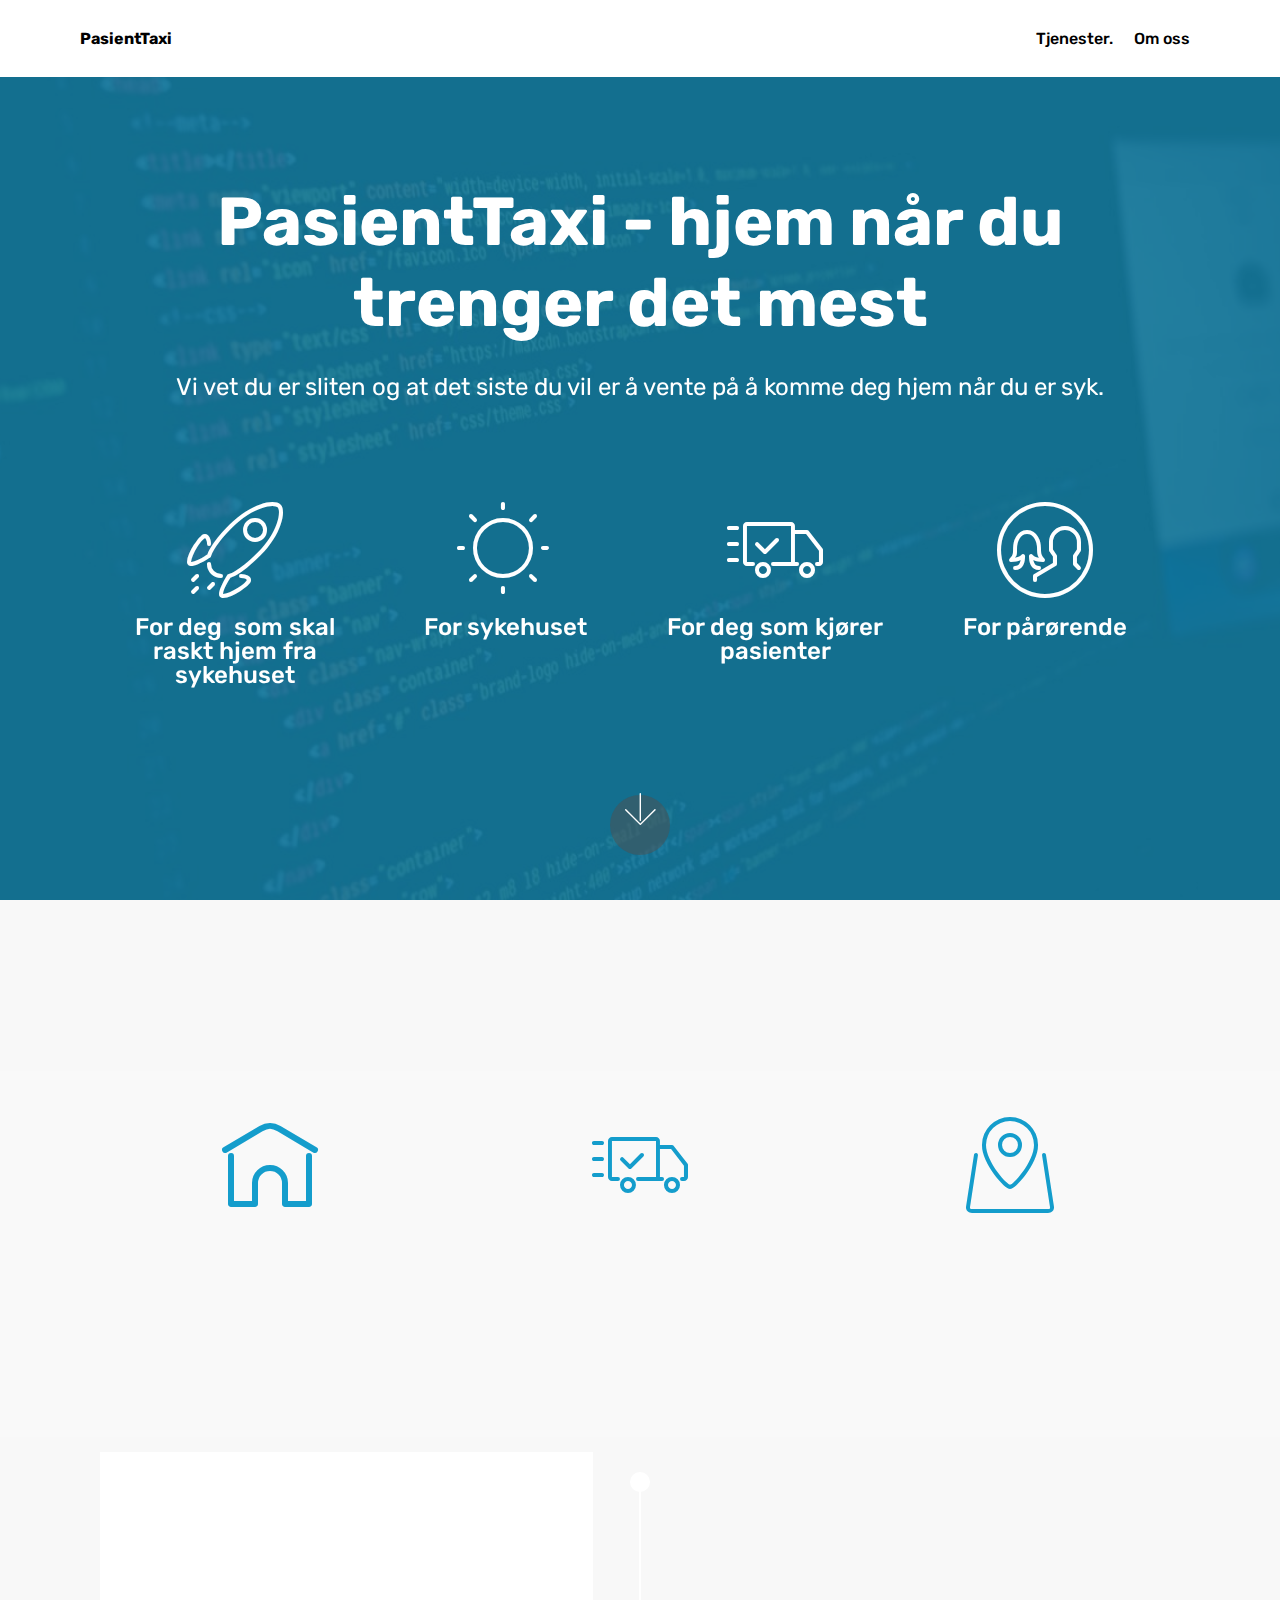
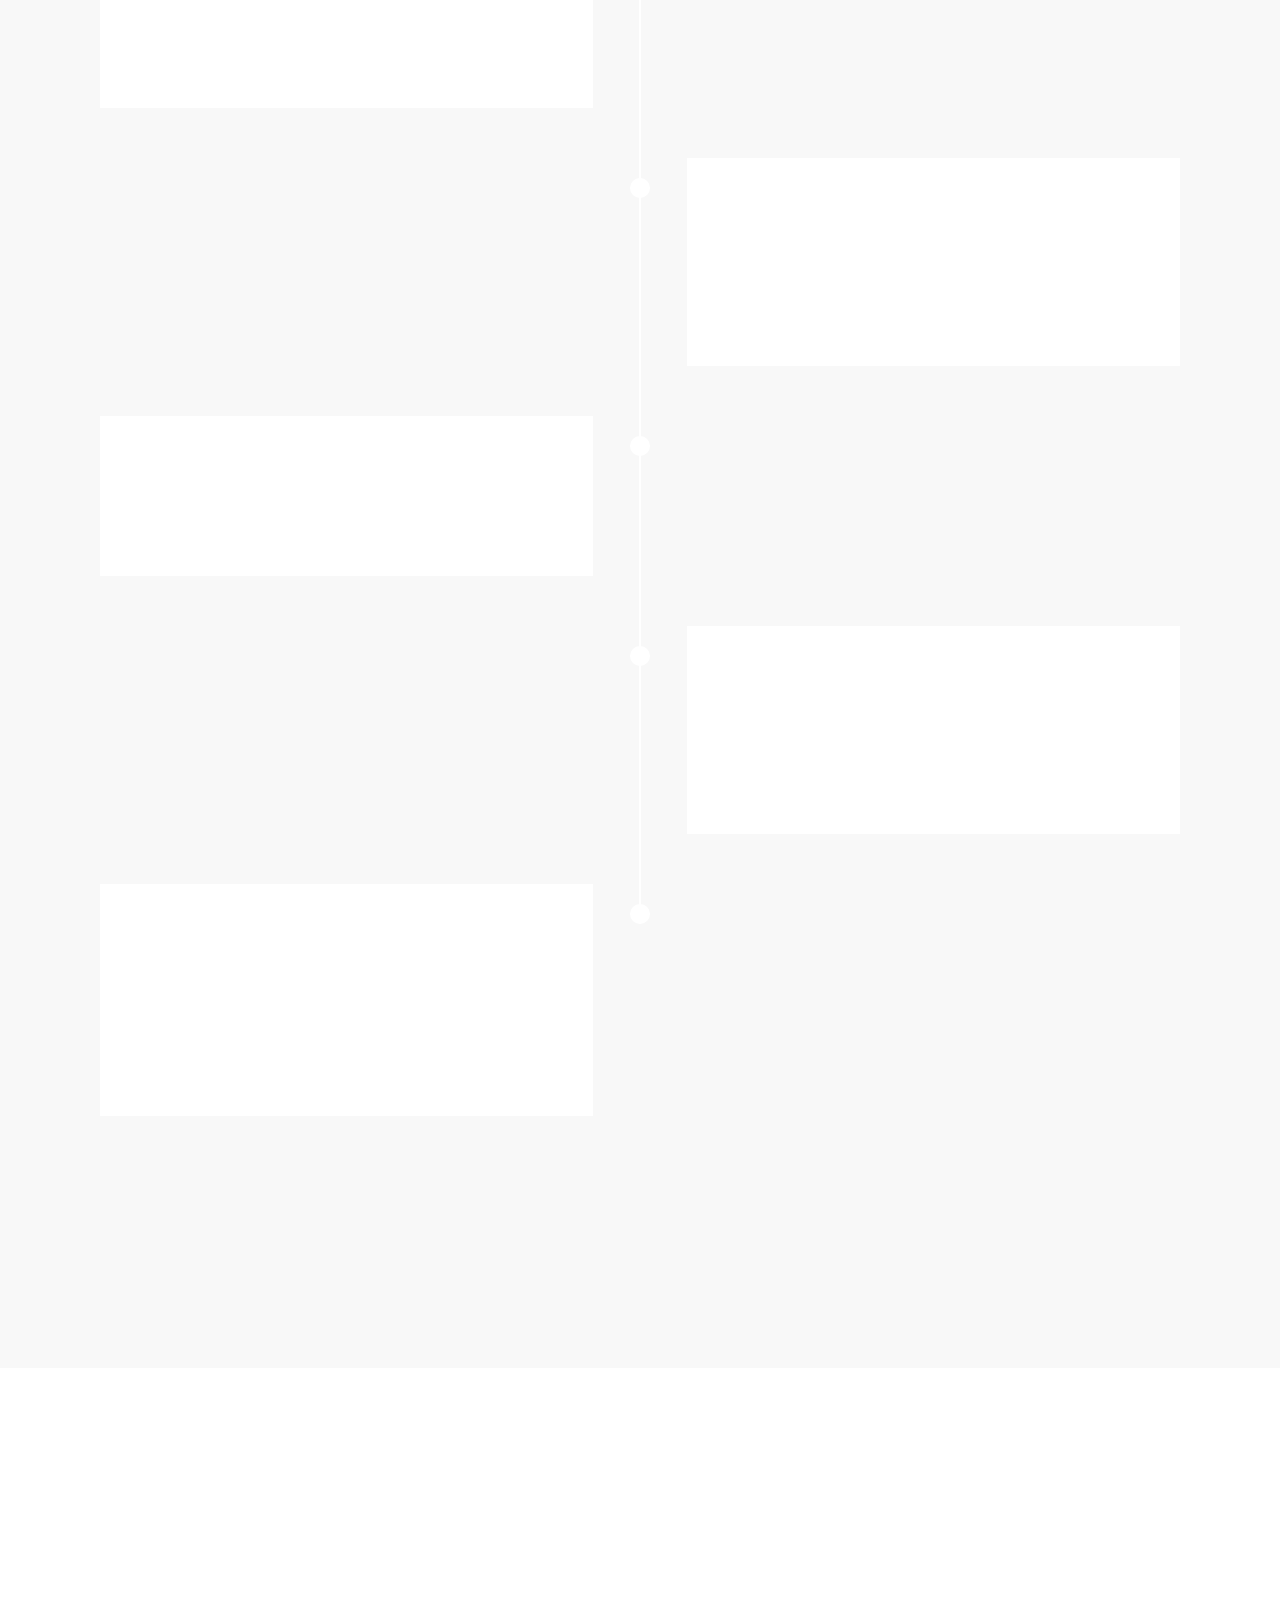
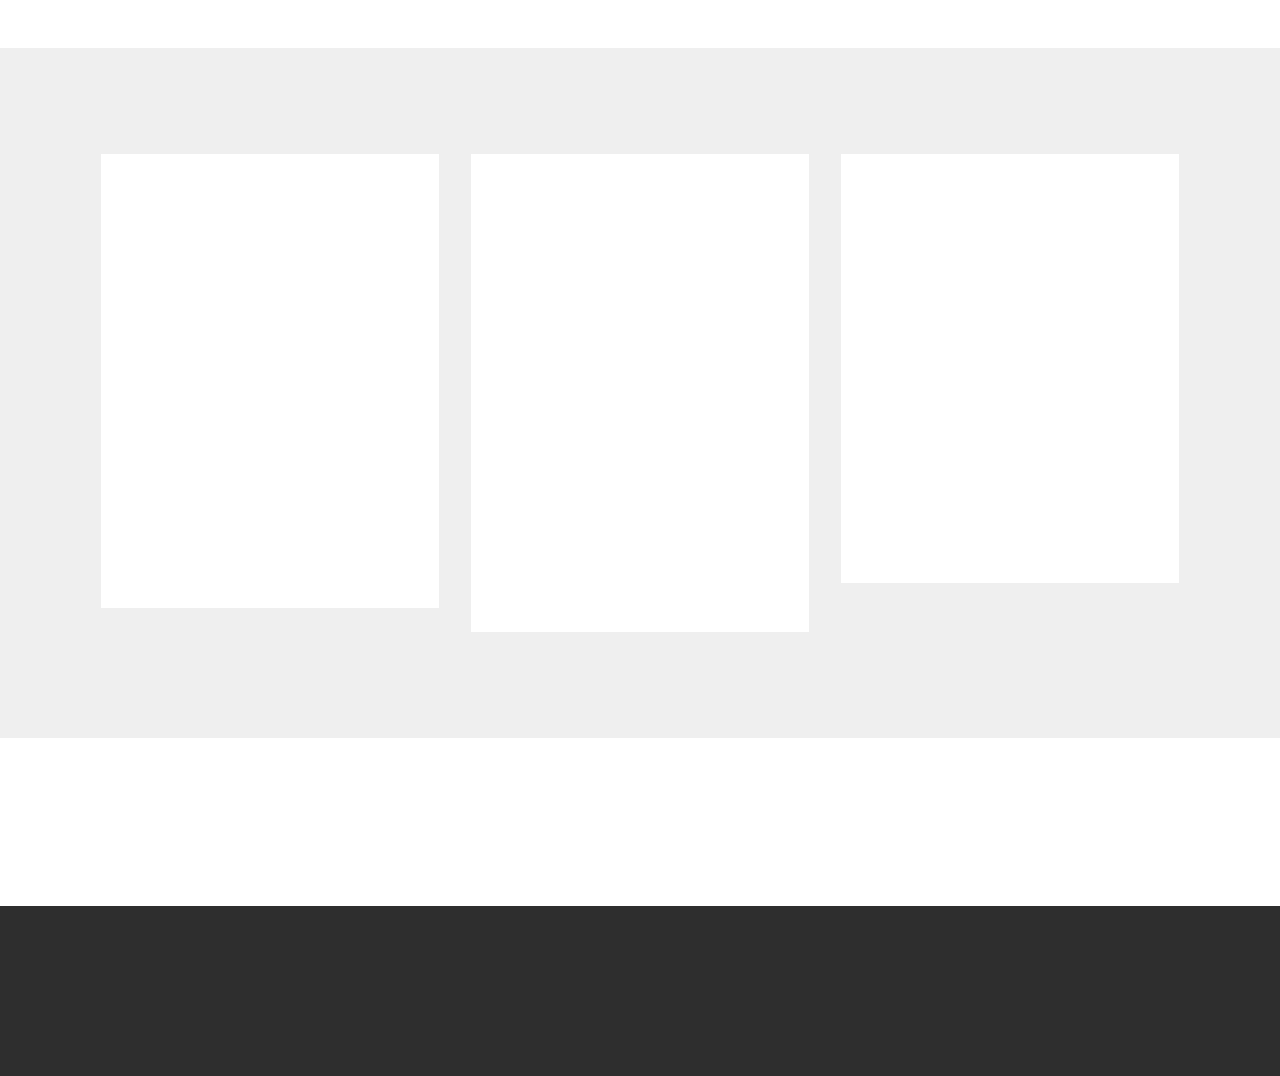
==== commit 45b42722: "create github pages" ====
--- a/index.html
+++ b/index.html
@@ -39,7 +39,7 @@
 <!-- /Google Analytics -->
 
 
-<section class="menu cid-qE94pdBL2Q" once="menu" id="menu2-g" data-rv-view="1646">
+<section class="menu cid-qE94pdBL2Q" once="menu" id="menu2-g" data-rv-view="177">
 
     
 
@@ -59,24 +59,18 @@
             </div>
         </div>
         <div class="collapse navbar-collapse" id="navbarSupportedContent">
-            <ul class="navbar-nav nav-dropdown" data-app-modern-menu="true"><li class="nav-item">
+            <ul class="navbar-nav nav-dropdown nav-right" data-app-modern-menu="true"><li class="nav-item">
                     <a class="nav-link link text-black display-4" href="https://mobirise.com">Tjenester.</a>
                 </li>
                 <li class="nav-item">
                     <a class="nav-link link text-black display-4" href="about.html">Om oss</a>
                 </li></ul>
-            <div class="navbar-buttons mbr-section-btn">
-                <a class="btn btn-sm btn-primary display-4" href="tel:+1-234-567-8901">
-                    <span class="btn-icon mbri-mobile mbr-iconfont mbr-iconfont-btn">
-                    </span>
-                    +1-234-567-8901
-                </a>
-            </div>
+            
         </div>
     </nav>
 </section>
 
-<section class="engine"><a href="https://mobirise.co/j">design your own website for free</a></section><section class="header12 cid-qEaBekd4Qf mbr-fullscreen mbr-parallax-background" id="header12-x" data-rv-view="1648">
+<section class="engine"><a href="https://mobirise.co/a">free site builder</a></section><section class="header12 cid-qEaBekd4Qf mbr-fullscreen mbr-parallax-background" id="header12-x" data-rv-view="179">
 
     
 
@@ -138,7 +132,7 @@
     </div>
 </section>
 
-<section class="mbr-section content4 cid-qEaD3xnbEw" id="content4-y" data-rv-view="1651">
+<section class="mbr-section content4 cid-qEaD3xnbEw" id="content4-y" data-rv-view="182">
 
     
 
@@ -153,7 +147,7 @@
     </div>
 </section>
 
-<section class="features1 cid-qE3nxXqPtu" id="features1-2" data-rv-view="1653">
+<section class="features1 cid-qE3nxXqPtu" id="features1-2" data-rv-view="184">
     
     
 
@@ -199,7 +193,7 @@
 
 </section>
 
-<section class="timeline1 cid-qE3pD4LHP7" id="timeline1-4" data-rv-view="1656">
+<section class="timeline1 cid-qE3pD4LHP7" id="timeline1-4" data-rv-view="187">
 
     
 
@@ -305,7 +299,7 @@
     </div>
 </section>
 
-<section class="mbr-section info1 cid-qE9b0IR5U7" id="info1-j" data-rv-view="1659">
+<section class="mbr-section info1 cid-qE9b0IR5U7" id="info1-j" data-rv-view="190">
 
     
 
@@ -323,7 +317,7 @@
     </div>
 </section>
 
-<section class="mbr-section content4 cid-qE3FyXR6hI" id="content4-7" data-rv-view="1662">
+<section class="mbr-section content4 cid-qE3FyXR6hI" id="content4-7" data-rv-view="193">
 
     
 
@@ -338,7 +332,7 @@
     </div>
 </section>
 
-<section class="features3 cid-qE3G2M0ErP" id="features3-8" data-rv-view="1664">
+<section class="features3 cid-qE3G2M0ErP" id="features3-8" data-rv-view="195">
 
     
 
@@ -389,7 +383,7 @@
     </div>
 </section>
 
-<section class="cid-qE9cFpZOcW" id="social-buttons1-k" data-rv-view="1667">
+<section class="cid-qE9cFpZOcW" id="social-buttons1-k" data-rv-view="198">
     
     
 
@@ -417,7 +411,7 @@
     </div>
 </section>
 
-<section once="" class="cid-qEsV4WLMTP" id="footer7-2j" data-rv-view="1670">
+<section once="" class="cid-qEsV4WLMTP" id="footer7-2j" data-rv-view="201">
 
     
 
@@ -432,7 +426,7 @@
                     
                     
                     
-                <li class="foot-menu-item mbr-fonts-style display-7"><a class="text-white mbr-bold" href="about.html" target="_blank">Om PasientTaxi</a>&nbsp; &nbsp; &nbsp; &nbsp; &nbsp; &nbsp; &nbsp; &nbsp; &nbsp; &nbsp; &nbsp;</li><li class="foot-menu-item mbr-fonts-style display-7">Våre Tjenester&nbsp; &nbsp; &nbsp; &nbsp; &nbsp; &nbsp; &nbsp; &nbsp; &nbsp; &nbsp; &nbsp;</li><li class="foot-menu-item mbr-fonts-style display-7">Kontakt oss ! &nbsp; &nbsp; &nbsp; &nbsp; &nbsp; &nbsp; &nbsp; &nbsp; &nbsp; &nbsp;</li><li class="foot-menu-item mbr-fonts-style display-7"><a class="text-white mbr-bold" href="pasientsjofor.html" target="_blank">Bli Pasientsjofør</a>&nbsp; &nbsp; &nbsp; &nbsp; &nbsp; &nbsp; &nbsp; &nbsp; &nbsp; &nbsp; &nbsp;</li></ul>
+                <li class="foot-menu-item mbr-fonts-style display-7"><a class="text-white mbr-bold" href="about.html" target="_blank">Om PasientTaxi</a>&nbsp; &nbsp; &nbsp; &nbsp; &nbsp; &nbsp; &nbsp; &nbsp; &nbsp; &nbsp; &nbsp;</li><li class="foot-menu-item mbr-fonts-style display-7">Våre Tjenester&nbsp; &nbsp; &nbsp; &nbsp; &nbsp; &nbsp; &nbsp; &nbsp; &nbsp; &nbsp; &nbsp;</li><li class="foot-menu-item mbr-fonts-style display-7">Kontakt oss ! &nbsp; &nbsp; &nbsp; &nbsp; &nbsp; &nbsp; &nbsp; &nbsp; &nbsp; &nbsp;</li><li class="foot-menu-item mbr-fonts-style display-7">Kontakt oss ! &nbsp; &nbsp; &nbsp; &nbsp; &nbsp; &nbsp; &nbsp; &nbsp; &nbsp; &nbsp;</li><li class="foot-menu-item mbr-fonts-style display-7">Kontakt oss ! &nbsp; &nbsp; &nbsp; &nbsp; &nbsp; &nbsp; &nbsp; &nbsp; &nbsp; &nbsp;</li></ul>
             </div>
             <div class="row social-row">
                 <div class="social-list align-right pb-2">
--- a/assets/mobirise/css/mbr-additional.css
+++ b/assets/mobirise/css/mbr-additional.css
@@ -3004,7 +3004,7 @@
 .cid-qEsqB46maq {
   padding-top: 60px;
   padding-bottom: 60px;
-  background-image: url("../../../assets/images/jumbotron.jpg");
+  background-image: url("../../../assets/images/bannertop-1920x1299.png");
 }
 .cid-qEsz2DROgR {
   padding-top: 60px;
@@ -3453,10 +3453,6 @@
 .cid-qEsSKpgfRg .collapsed .navbar-collapse.collapsing .navbar-nav .nav-item,
 .cid-qEsSKpgfRg .collapsed .navbar-collapse.show .navbar-nav .nav-item {
   clear: both;
-}
-.cid-qEsSKpgfRg .collapsed .navbar-collapse.collapsing .navbar-nav .nav-item:last-child,
-.cid-qEsSKpgfRg .collapsed .navbar-collapse.show .navbar-nav .nav-item:last-child {
-  margin-bottom: 1rem;
 }
 .cid-qEsSKpgfRg .collapsed .navbar-collapse.collapsing .navbar-buttons,
 .cid-qEsSKpgfRg .collapsed .navbar-collapse.show .navbar-buttons {
@@ -3552,10 +3548,6 @@
   .cid-qEsSKpgfRg .navbar-collapse.show .navbar-nav .nav-item {
     clear: both;
   }
-  .cid-qEsSKpgfRg .navbar-collapse.collapsing .navbar-nav .nav-item:last-child,
-  .cid-qEsSKpgfRg .navbar-collapse.show .navbar-nav .nav-item:last-child {
-    margin-bottom: 1rem;
-  }
   .cid-qEsSKpgfRg .navbar-collapse.collapsing .navbar-buttons,
   .cid-qEsSKpgfRg .navbar-collapse.show .navbar-buttons {
     text-align: center;
@@ -3989,10 +3981,6 @@
 .cid-qEsSERsOgh .collapsed .navbar-collapse.show .navbar-nav .nav-item {
   clear: both;
 }
-.cid-qEsSERsOgh .collapsed .navbar-collapse.collapsing .navbar-nav .nav-item:last-child,
-.cid-qEsSERsOgh .collapsed .navbar-collapse.show .navbar-nav .nav-item:last-child {
-  margin-bottom: 1rem;
-}
 .cid-qEsSERsOgh .collapsed .navbar-collapse.collapsing .navbar-buttons,
 .cid-qEsSERsOgh .collapsed .navbar-collapse.show .navbar-buttons {
   text-align: center;
@@ -4087,10 +4075,6 @@
   .cid-qEsSERsOgh .navbar-collapse.show .navbar-nav .nav-item {
     clear: both;
   }
-  .cid-qEsSERsOgh .navbar-collapse.collapsing .navbar-nav .nav-item:last-child,
-  .cid-qEsSERsOgh .navbar-collapse.show .navbar-nav .nav-item:last-child {
-    margin-bottom: 1rem;
-  }
   .cid-qEsSERsOgh .navbar-collapse.collapsing .navbar-buttons,
   .cid-qEsSERsOgh .navbar-collapse.show .navbar-buttons {
     text-align: center;
@@ -4471,10 +4455,6 @@
 .cid-qEsSzqLwJG .collapsed .navbar-collapse.show .navbar-nav .nav-item {
   clear: both;
 }
-.cid-qEsSzqLwJG .collapsed .navbar-collapse.collapsing .navbar-nav .nav-item:last-child,
-.cid-qEsSzqLwJG .collapsed .navbar-collapse.show .navbar-nav .nav-item:last-child {
-  margin-bottom: 1rem;
-}
 .cid-qEsSzqLwJG .collapsed .navbar-collapse.collapsing .navbar-buttons,
 .cid-qEsSzqLwJG .collapsed .navbar-collapse.show .navbar-buttons {
   text-align: center;
@@ -4569,10 +4549,6 @@
   .cid-qEsSzqLwJG .navbar-collapse.show .navbar-nav .nav-item {
     clear: both;
   }
-  .cid-qEsSzqLwJG .navbar-collapse.collapsing .navbar-nav .nav-item:last-child,
-  .cid-qEsSzqLwJG .navbar-collapse.show .navbar-nav .nav-item:last-child {
-    margin-bottom: 1rem;
-  }
   .cid-qEsSzqLwJG .navbar-collapse.collapsing .navbar-buttons,
   .cid-qEsSzqLwJG .navbar-collapse.show .navbar-buttons {
     text-align: center;
@@ -4953,10 +4929,6 @@
 .cid-qEsStCFfeD .collapsed .navbar-collapse.show .navbar-nav .nav-item {
   clear: both;
 }
-.cid-qEsStCFfeD .collapsed .navbar-collapse.collapsing .navbar-nav .nav-item:last-child,
-.cid-qEsStCFfeD .collapsed .navbar-collapse.show .navbar-nav .nav-item:last-child {
-  margin-bottom: 1rem;
-}
 .cid-qEsStCFfeD .collapsed .navbar-collapse.collapsing .navbar-buttons,
 .cid-qEsStCFfeD .collapsed .navbar-collapse.show .navbar-buttons {
   text-align: center;
@@ -5051,10 +5023,6 @@
   .cid-qEsStCFfeD .navbar-collapse.show .navbar-nav .nav-item {
     clear: both;
   }
-  .cid-qEsStCFfeD .navbar-collapse.collapsing .navbar-nav .nav-item:last-child,
-  .cid-qEsStCFfeD .navbar-collapse.show .navbar-nav .nav-item:last-child {
-    margin-bottom: 1rem;
-  }
   .cid-qEsStCFfeD .navbar-collapse.collapsing .navbar-buttons,
   .cid-qEsStCFfeD .navbar-collapse.show .navbar-buttons {
     text-align: center;
@@ -5435,10 +5403,6 @@
 .cid-qEsSOzILkd .collapsed .navbar-collapse.show .navbar-nav .nav-item {
   clear: both;
 }
-.cid-qEsSOzILkd .collapsed .navbar-collapse.collapsing .navbar-nav .nav-item:last-child,
-.cid-qEsSOzILkd .collapsed .navbar-collapse.show .navbar-nav .nav-item:last-child {
-  margin-bottom: 1rem;
-}
 .cid-qEsSOzILkd .collapsed .navbar-collapse.collapsing .navbar-buttons,
 .cid-qEsSOzILkd .collapsed .navbar-collapse.show .navbar-buttons {
   text-align: center;
@@ -5533,10 +5497,6 @@
   .cid-qEsSOzILkd .navbar-collapse.show .navbar-nav .nav-item {
     clear: both;
   }
-  .cid-qEsSOzILkd .navbar-collapse.collapsing .navbar-nav .nav-item:last-child,
-  .cid-qEsSOzILkd .navbar-collapse.show .navbar-nav .nav-item:last-child {
-    margin-bottom: 1rem;
-  }
   .cid-qEsSOzILkd .navbar-collapse.collapsing .navbar-buttons,
   .cid-qEsSOzILkd .navbar-collapse.show .navbar-buttons {
     text-align: center;
@@ -5987,10 +5947,6 @@
 .cid-qEsSS4EgHE .collapsed .navbar-collapse.show .navbar-nav .nav-item {
   clear: both;
 }
-.cid-qEsSS4EgHE .collapsed .navbar-collapse.collapsing .navbar-nav .nav-item:last-child,
-.cid-qEsSS4EgHE .collapsed .navbar-collapse.show .navbar-nav .nav-item:last-child {
-  margin-bottom: 1rem;
-}
 .cid-qEsSS4EgHE .collapsed .navbar-collapse.collapsing .navbar-buttons,
 .cid-qEsSS4EgHE .collapsed .navbar-collapse.show .navbar-buttons {
   text-align: center;
@@ -6085,10 +6041,6 @@
   .cid-qEsSS4EgHE .navbar-collapse.show .navbar-nav .nav-item {
     clear: both;
   }
-  .cid-qEsSS4EgHE .navbar-collapse.collapsing .navbar-nav .nav-item:last-child,
-  .cid-qEsSS4EgHE .navbar-collapse.show .navbar-nav .nav-item:last-child {
-    margin-bottom: 1rem;
-  }
   .cid-qEsSS4EgHE .navbar-collapse.collapsing .navbar-buttons,
   .cid-qEsSS4EgHE .navbar-collapse.show .navbar-buttons {
     text-align: center;
@@ -6701,32 +6653,180 @@
 .cid-qEsSoALLjG .dropdown-item:hover {
   color: #767676 !important;
 }
-.cid-qEsCjquEkJ {
+.cid-qEvSXSKMYd {
+  background-image: url("../../../assets/images/bannertop-1920x1299.png");
+}
+.cid-qEvSXSKMYd h1 {
+  color: #616161;
+}
+.cid-qEvSXSKMYd h2,
+.cid-qEvSXSKMYd h3,
+.cid-qEvSXSKMYd p {
+  color: #767676;
+}
+.cid-qEvSXSKMYd .mbr-section-subtitle {
+  font-style: italic;
+}
+.cid-qEvUejevqv {
+  padding-top: 60px;
+  padding-bottom: 60px;
+  background-color: #ffffff;
+}
+.cid-qEvUejevqv .testimonials-container {
+  margin: 0 auto;
+}
+.cid-qEvUejevqv .testimonials-container .testimonials-item {
+  justify-content: center;
+  margin-top: 3rem;
+}
+.cid-qEvUejevqv .testimonials-container .testimonials-item .user {
+  background: #ffffff;
+}
+.cid-qEvUejevqv .testimonials-container .testimonials-item .user.row {
+  margin: 0;
+}
+.cid-qEvUejevqv .testimonials-container .testimonials-item .user .user_image {
+  width: 150px;
+  height: 150px;
+  overflow: hidden;
+  margin: 2rem auto 2rem auto;
+}
+.cid-qEvUejevqv .testimonials-container .testimonials-item .user .user_image img {
+  width: 100%;
+  min-width: 100%;
+  min-height: 100%;
+}
+.cid-qEvUejevqv .testimonials-container .testimonials-item .user .testimonials-caption {
+  padding: 2rem;
+  padding: 2rem 2rem 2rem 0;
+}
+@media (max-width: 260px) {
+  .cid-qEvUejevqv .user_image {
+    width: 100% !important;
+    height: auto !important;
+  }
+}
+@media (max-width: 767px) {
+  .cid-qEvUejevqv .testimonials-caption {
+    padding: 0 2rem 2rem 2rem !important;
+  }
+}
+.cid-qEvUejevqv H2 {
+  color: #232323;
+}
+.cid-qEvUejevqv .mbr-section-subtitle {
+  color: #232323;
+}
+.cid-qEvTCxvDU9 {
   padding-top: 90px;
   padding-bottom: 90px;
   background-color: #ffffff;
 }
-.cid-qEsCjquEkJ .title {
-  margin-bottom: 2rem;
-}
-.cid-qEsCjquEkJ .mbr-section-subtitle {
+.cid-qEvTCxvDU9 .mbr-section-subtitle {
   color: #767676;
 }
-.cid-qEsCjquEkJ a:not([href]):not([tabindex]) {
+.cid-qEvTCxvDU9 .formoid {
+  margin: auto;
+}
+.cid-qEvTCxvDU9 .form-control {
+  padding-left: 1.5rem;
+  padding-right: 1.5rem;
+}
+.cid-qEvTCxvDU9 a.btn {
+  flex: 0 0 auto;
+  -webkit-flex: 0 0 auto;
+}
+.cid-qEvTCxvDU9 .input-group-btn {
+  align-self: center;
+  -webkit-align-self: center;
+  z-index: 3;
+}
+.cid-qEvTCxvDU9 .input-group-btn .btn {
+  padding-top: 1rem;
+  padding-bottom: 1rem;
+  border-top-right-radius: 3px;
+  border-bottom-right-radius: 3px;
+}
+.cid-qEvTCxvDU9 a:not([href]):not([tabindex]) {
   color: #fff;
-  border-radius: 3px;
-}
-.cid-qEsCjquEkJ a.btn-white:not([href]):not([tabindex]) {
+}
+.cid-qEvTCxvDU9 a.btn-white:not([href]):not([tabindex]) {
   color: #333;
 }
-.cid-qEsCjquEkJ .multi-horizontal {
-  flex-grow: 1;
-  -webkit-flex-grow: 1;
-  max-width: 100%;
-}
-.cid-qEsCjquEkJ .input-group-btn {
-  display: block;
-  text-align: center;
+.cid-qEvTCxvDU9 .mbr-subscribe .input-group-btn {
+  display: inline-block;
+}
+.cid-qEvTCxvDU9 .mbr-subscribe .input-group-btn button,
+.cid-qEvTCxvDU9 .mbr-subscribe .input-group-btn a {
+  margin-top: 0 !important;
+  margin-bottom: 0 !important;
+}
+@media (max-width: 350px) {
+  .cid-qEvTCxvDU9 .mbr-subscribe {
+    flex-direction: column;
+    -webkit-flex-direction: column;
+  }
+  .cid-qEvTCxvDU9 input[type="email"] {
+    width: 100%;
+    margin-bottom: 2px;
+  }
+  .cid-qEvTCxvDU9 .input-group-btn {
+    width: 100%;
+  }
+  .cid-qEvTCxvDU9 .input-group-btn .btn {
+    border-radius: 3px;
+  }
+}
+@media (max-width: 768px) {
+  .cid-qEvTCxvDU9 .input-group-btn a.btn {
+    width: 100%;
+  }
+  .cid-qEvTCxvDU9 .input-group-btn {
+    width: calc(92%);
+  }
+  .cid-qEvTCxvDU9 .input-group-btn button[type="submit"] {
+    width: 100%;
+  }
+  .cid-qEvTCxvDU9 .input-group {
+    display: flex;
+    flex-direction: column;
+    flex-wrap: wrap;
+    margin: auto;
+    max-width: 300px;
+  }
+  .cid-qEvTCxvDU9 .input-group input[type="email"] {
+    width: 100%;
+    margin-bottom: 3px;
+  }
+  .cid-qEvTCxvDU9 .input-group span {
+    display: inline;
+    padding-left: 0;
+    padding-right: 0;
+  }
+  .cid-qEvTCxvDU9 .input-group-btn button,
+  .cid-qEvTCxvDU9 .input-group-btn a {
+    margin-left: 0 !important;
+    margin-right: 0 !important;
+  }
+}
+@media (min-width: 769px) {
+  .cid-qEvTCxvDU9 .mbr-subscribe > * {
+    margin: 0 0.5rem;
+  }
+}
+.cid-qEvVnEMZ30 {
+  padding-top: 45px;
+  padding-bottom: 60px;
+  background-color: #ffffff;
+}
+.cid-qEvVnEMZ30 .mbr-section-subtitle {
+  color: #767676;
+}
+.cid-qEvVnEMZ30 .btn {
+  margin: 0 0 .5rem 0;
+}
+.cid-qEvVnEMZ30 .content-row {
+  flex-direction: row-reverse;
 }
 .cid-qEsV9KiJGL {
   padding-top: 30px;
@@ -6798,3 +6898,462 @@
 .cid-qEsV9KiJGL .media-container-row .row-copirayt p {
   width: 100%;
 }
+.cid-qEsSoALLjG .navbar {
+  background: #ffffff;
+  transition: none;
+  min-height: 77px;
+  padding: .5rem 0;
+}
+.cid-qEsSoALLjG .navbar-dropdown.bg-color.transparent.opened {
+  background: #ffffff;
+}
+.cid-qEsSoALLjG a {
+  font-style: normal;
+}
+.cid-qEsSoALLjG .nav-item span {
+  padding-right: 0.4em;
+  line-height: 0.5em;
+  vertical-align: text-bottom;
+  position: relative;
+  text-decoration: none;
+}
+.cid-qEsSoALLjG .nav-item a {
+  display: flex;
+  align-items: center;
+  justify-content: center;
+  padding: 0.7rem 0 !important;
+  margin: 0rem .65rem !important;
+}
+.cid-qEsSoALLjG .nav-item:focus,
+.cid-qEsSoALLjG .nav-link:focus {
+  outline: none;
+}
+.cid-qEsSoALLjG .btn {
+  padding: 0.4rem 1.5rem;
+  display: inline-flex;
+  align-items: center;
+}
+.cid-qEsSoALLjG .btn .mbr-iconfont {
+  font-size: 1.6rem;
+}
+.cid-qEsSoALLjG .menu-logo {
+  margin-right: auto;
+}
+.cid-qEsSoALLjG .menu-logo .navbar-brand {
+  display: flex;
+  margin-left: 5rem;
+  padding: 0;
+  transition: padding .2s;
+  min-height: 3.8rem;
+  align-items: center;
+}
+.cid-qEsSoALLjG .menu-logo .navbar-brand .navbar-caption-wrap {
+  display: flex;
+  -webkit-align-items: center;
+  align-items: center;
+  word-break: break-word;
+  min-width: 7rem;
+  margin: .3rem 0;
+}
+.cid-qEsSoALLjG .menu-logo .navbar-brand .navbar-caption-wrap .navbar-caption {
+  line-height: 1.2rem !important;
+  padding-right: 2rem;
+}
+.cid-qEsSoALLjG .menu-logo .navbar-brand .navbar-logo {
+  font-size: 4rem;
+  transition: font-size 0.25s;
+}
+.cid-qEsSoALLjG .menu-logo .navbar-brand .navbar-logo img {
+  display: flex;
+}
+.cid-qEsSoALLjG .menu-logo .navbar-brand .navbar-logo .mbr-iconfont {
+  transition: font-size 0.25s;
+}
+.cid-qEsSoALLjG .navbar-toggleable-sm .navbar-collapse {
+  justify-content: flex-end;
+  -webkit-justify-content: flex-end;
+  padding-right: 5rem;
+  width: auto;
+}
+.cid-qEsSoALLjG .navbar-toggleable-sm .navbar-collapse .navbar-nav {
+  flex-wrap: wrap;
+  -webkit-flex-wrap: wrap;
+  padding-left: 0;
+}
+.cid-qEsSoALLjG .navbar-toggleable-sm .navbar-collapse .navbar-nav .nav-item {
+  -webkit-align-self: center;
+  align-self: center;
+}
+.cid-qEsSoALLjG .navbar-toggleable-sm .navbar-collapse .navbar-buttons {
+  padding-left: 0;
+  padding-bottom: 0;
+}
+.cid-qEsSoALLjG .dropdown .dropdown-menu {
+  background: #ffffff;
+  display: none;
+  position: absolute;
+  min-width: 5rem;
+  padding-top: 1.4rem;
+  padding-bottom: 1.4rem;
+  text-align: left;
+}
+.cid-qEsSoALLjG .dropdown .dropdown-menu .dropdown-item {
+  width: auto;
+  padding: 0.235em 1.5385em 0.235em 1.5385em !important;
+}
+.cid-qEsSoALLjG .dropdown .dropdown-menu .dropdown-item::after {
+  right: 0.5rem;
+}
+.cid-qEsSoALLjG .dropdown .dropdown-menu .dropdown-submenu {
+  margin: 0;
+}
+.cid-qEsSoALLjG .dropdown.open > .dropdown-menu {
+  display: block;
+}
+.cid-qEsSoALLjG .navbar-toggleable-sm.opened:after {
+  position: absolute;
+  width: 100vw;
+  height: 100vh;
+  content: '';
+  background-color: rgba(0, 0, 0, 0.1);
+  left: 0;
+  bottom: 0;
+  transform: translateY(100%);
+  -webkit-transform: translateY(100%);
+  z-index: 1000;
+}
+.cid-qEsSoALLjG .navbar.navbar-short {
+  min-height: 60px;
+  transition: all .2s;
+}
+.cid-qEsSoALLjG .navbar.navbar-short .navbar-toggler-right {
+  top: 20px;
+}
+.cid-qEsSoALLjG .navbar.navbar-short .navbar-logo a {
+  font-size: 2.5rem !important;
+  line-height: 2.5rem;
+  transition: font-size 0.25s;
+}
+.cid-qEsSoALLjG .navbar.navbar-short .navbar-logo a .mbr-iconfont {
+  font-size: 2.5rem !important;
+}
+.cid-qEsSoALLjG .navbar.navbar-short .navbar-logo a img {
+  height: 3rem !important;
+}
+.cid-qEsSoALLjG .navbar.navbar-short .navbar-brand {
+  min-height: 3rem;
+}
+.cid-qEsSoALLjG button.navbar-toggler {
+  width: 31px;
+  height: 18px;
+  cursor: pointer;
+  transition: all .2s;
+  top: 1.5rem;
+  right: 1rem;
+}
+.cid-qEsSoALLjG button.navbar-toggler:focus {
+  outline: none;
+}
+.cid-qEsSoALLjG button.navbar-toggler .hamburger span {
+  position: absolute;
+  right: 0;
+  width: 30px;
+  height: 2px;
+  border-right: 5px;
+  background-color: #333333;
+}
+.cid-qEsSoALLjG button.navbar-toggler .hamburger span:nth-child(1) {
+  top: 0;
+  transition: all .2s;
+}
+.cid-qEsSoALLjG button.navbar-toggler .hamburger span:nth-child(2) {
+  top: 8px;
+  transition: all .15s;
+}
+.cid-qEsSoALLjG button.navbar-toggler .hamburger span:nth-child(3) {
+  top: 8px;
+  transition: all .15s;
+}
+.cid-qEsSoALLjG button.navbar-toggler .hamburger span:nth-child(4) {
+  top: 16px;
+  transition: all .2s;
+}
+.cid-qEsSoALLjG nav.opened .hamburger span:nth-child(1) {
+  top: 8px;
+  width: 0;
+  opacity: 0;
+  right: 50%;
+  transition: all .2s;
+}
+.cid-qEsSoALLjG nav.opened .hamburger span:nth-child(2) {
+  -webkit-transform: rotate(45deg);
+  transform: rotate(45deg);
+  transition: all .25s;
+}
+.cid-qEsSoALLjG nav.opened .hamburger span:nth-child(3) {
+  -webkit-transform: rotate(-45deg);
+  transform: rotate(-45deg);
+  transition: all .25s;
+}
+.cid-qEsSoALLjG nav.opened .hamburger span:nth-child(4) {
+  top: 8px;
+  width: 0;
+  opacity: 0;
+  right: 50%;
+  transition: all .2s;
+}
+.cid-qEsSoALLjG .collapsed.navbar-expand {
+  flex-direction: column;
+}
+.cid-qEsSoALLjG .collapsed .btn {
+  display: flex;
+}
+.cid-qEsSoALLjG .collapsed .navbar-collapse {
+  display: none !important;
+  padding-right: 0 !important;
+}
+.cid-qEsSoALLjG .collapsed .navbar-collapse.collapsing,
+.cid-qEsSoALLjG .collapsed .navbar-collapse.show {
+  display: block !important;
+}
+.cid-qEsSoALLjG .collapsed .navbar-collapse.collapsing .navbar-nav,
+.cid-qEsSoALLjG .collapsed .navbar-collapse.show .navbar-nav {
+  display: block;
+  text-align: center;
+}
+.cid-qEsSoALLjG .collapsed .navbar-collapse.collapsing .navbar-nav .nav-item,
+.cid-qEsSoALLjG .collapsed .navbar-collapse.show .navbar-nav .nav-item {
+  clear: both;
+}
+.cid-qEsSoALLjG .collapsed .navbar-collapse.collapsing .navbar-nav .nav-item:last-child,
+.cid-qEsSoALLjG .collapsed .navbar-collapse.show .navbar-nav .nav-item:last-child {
+  margin-bottom: 1rem;
+}
+.cid-qEsSoALLjG .collapsed .navbar-collapse.collapsing .navbar-buttons,
+.cid-qEsSoALLjG .collapsed .navbar-collapse.show .navbar-buttons {
+  text-align: center;
+}
+.cid-qEsSoALLjG .collapsed .navbar-collapse.collapsing .navbar-buttons:last-child,
+.cid-qEsSoALLjG .collapsed .navbar-collapse.show .navbar-buttons:last-child {
+  margin-bottom: 1rem;
+}
+.cid-qEsSoALLjG .collapsed button.navbar-toggler {
+  display: block;
+}
+.cid-qEsSoALLjG .collapsed .navbar-brand {
+  margin-left: 1rem !important;
+}
+.cid-qEsSoALLjG .collapsed .navbar-toggleable-sm {
+  flex-direction: column;
+  -webkit-flex-direction: column;
+}
+.cid-qEsSoALLjG .collapsed .dropdown .dropdown-menu {
+  width: 100%;
+  text-align: center;
+  position: relative;
+  opacity: 0;
+  display: block;
+  height: 0;
+  visibility: hidden;
+  padding: 0;
+  transition-duration: .5s;
+  transition-property: opacity,padding,height;
+}
+.cid-qEsSoALLjG .collapsed .dropdown.open > .dropdown-menu {
+  position: relative;
+  opacity: 1;
+  height: auto;
+  padding: 1.4rem 0;
+  visibility: visible;
+}
+.cid-qEsSoALLjG .collapsed .dropdown .dropdown-submenu {
+  left: 0;
+  text-align: center;
+  width: 100%;
+}
+.cid-qEsSoALLjG .collapsed .dropdown .dropdown-toggle[data-toggle="dropdown-submenu"]::after {
+  margin-top: 0;
+  position: inherit;
+  right: 0;
+  top: 50%;
+  display: inline-block;
+  width: 0;
+  height: 0;
+  margin-left: .3em;
+  vertical-align: middle;
+  content: "";
+  border-top: .30em solid;
+  border-right: .30em solid transparent;
+  border-left: .30em solid transparent;
+}
+@media (max-width: 991px) {
+  .cid-qEsSoALLjG.navbar-expand {
+    flex-direction: column;
+  }
+  .cid-qEsSoALLjG img {
+    height: 3.8rem !important;
+  }
+  .cid-qEsSoALLjG .btn {
+    display: flex;
+  }
+  .cid-qEsSoALLjG button.navbar-toggler {
+    display: block;
+  }
+  .cid-qEsSoALLjG .navbar-brand {
+    margin-left: 1rem !important;
+  }
+  .cid-qEsSoALLjG .navbar-toggleable-sm {
+    flex-direction: column;
+    -webkit-flex-direction: column;
+  }
+  .cid-qEsSoALLjG .navbar-collapse {
+    display: none !important;
+    padding-right: 0 !important;
+  }
+  .cid-qEsSoALLjG .navbar-collapse.collapsing,
+  .cid-qEsSoALLjG .navbar-collapse.show {
+    display: block !important;
+  }
+  .cid-qEsSoALLjG .navbar-collapse.collapsing .navbar-nav,
+  .cid-qEsSoALLjG .navbar-collapse.show .navbar-nav {
+    display: block;
+    text-align: center;
+  }
+  .cid-qEsSoALLjG .navbar-collapse.collapsing .navbar-nav .nav-item,
+  .cid-qEsSoALLjG .navbar-collapse.show .navbar-nav .nav-item {
+    clear: both;
+  }
+  .cid-qEsSoALLjG .navbar-collapse.collapsing .navbar-nav .nav-item:last-child,
+  .cid-qEsSoALLjG .navbar-collapse.show .navbar-nav .nav-item:last-child {
+    margin-bottom: 1rem;
+  }
+  .cid-qEsSoALLjG .navbar-collapse.collapsing .navbar-buttons,
+  .cid-qEsSoALLjG .navbar-collapse.show .navbar-buttons {
+    text-align: center;
+  }
+  .cid-qEsSoALLjG .navbar-collapse.collapsing .navbar-buttons:last-child,
+  .cid-qEsSoALLjG .navbar-collapse.show .navbar-buttons:last-child {
+    margin-bottom: 1rem;
+  }
+  .cid-qEsSoALLjG .dropdown .dropdown-menu {
+    width: 100%;
+    text-align: center;
+    position: relative;
+    opacity: 0;
+    display: block;
+    height: 0;
+    visibility: hidden;
+    padding: 0;
+    transition-duration: .5s;
+    transition-property: opacity,padding,height;
+  }
+  .cid-qEsSoALLjG .dropdown.open > .dropdown-menu {
+    position: relative;
+    opacity: 1;
+    height: auto;
+    padding: 1.4rem 0;
+    visibility: visible;
+  }
+  .cid-qEsSoALLjG .dropdown .dropdown-submenu {
+    left: 0;
+    text-align: center;
+    width: 100%;
+  }
+  .cid-qEsSoALLjG .dropdown .dropdown-toggle[data-toggle="dropdown-submenu"]::after {
+    margin-top: 0;
+    position: inherit;
+    right: 0;
+    top: 50%;
+    display: inline-block;
+    width: 0;
+    height: 0;
+    margin-left: .3em;
+    vertical-align: middle;
+    content: "";
+    border-top: .30em solid;
+    border-right: .30em solid transparent;
+    border-left: .30em solid transparent;
+  }
+}
+@media (min-width: 767px) {
+  .cid-qEsSoALLjG .menu-logo {
+    flex-shrink: 0;
+  }
+}
+.cid-qEsSoALLjG .navbar-collapse {
+  flex-basis: auto;
+}
+.cid-qEsSoALLjG .nav-link:hover,
+.cid-qEsSoALLjG .dropdown-item:hover {
+  color: #767676 !important;
+}
+.cid-qEsV9KiJGL {
+  padding-top: 30px;
+  padding-bottom: 30px;
+  background-color: #2e2e2e;
+}
+.cid-qEsV9KiJGL .row-links {
+  width: 100%;
+  justify-content: center;
+}
+.cid-qEsV9KiJGL .social-row {
+  width: 100%;
+  justify-content: center;
+}
+.cid-qEsV9KiJGL .media-container-row {
+  flex-direction: column;
+  justify-content: center;
+  align-items: center;
+}
+.cid-qEsV9KiJGL .media-container-row .foot-menu {
+  list-style: none;
+  display: flex;
+  justify-content: center;
+  flex-wrap: wrap;
+  padding: 0;
+  margin-bottom: 0;
+}
+.cid-qEsV9KiJGL .media-container-row .foot-menu li {
+  padding: 0 1rem 1rem 1rem;
+}
+.cid-qEsV9KiJGL .media-container-row .foot-menu li p {
+  margin: 0;
+}
+.cid-qEsV9KiJGL .media-container-row .social-list {
+  padding-left: 0;
+  margin-bottom: 0;
+  list-style: none;
+  display: flex;
+  flex-wrap: wrap;
+  justify-content: flex-end;
+  -webkit-justify-content: flex-end;
+}
+.cid-qEsV9KiJGL .media-container-row .social-list .mbr-iconfont-social {
+  font-size: 1.5rem;
+  color: #ffffff;
+}
+.cid-qEsV9KiJGL .media-container-row .social-list .soc-item {
+  margin: 0 .5rem;
+}
+.cid-qEsV9KiJGL .media-container-row .social-list a {
+  margin: 0;
+  opacity: .5;
+  -webkit-transition: .2s linear;
+  transition: .2s linear;
+}
+.cid-qEsV9KiJGL .media-container-row .social-list a:hover {
+  opacity: 1;
+}
+@media (max-width: 767px) {
+  .cid-qEsV9KiJGL .media-container-row .social-list {
+    justify-content: center;
+    -webkit-justify-content: center;
+  }
+}
+.cid-qEsV9KiJGL .media-container-row .row-copirayt {
+  word-break: break-word;
+  width: 100%;
+}
+.cid-qEsV9KiJGL .media-container-row .row-copirayt p {
+  width: 100%;
+}
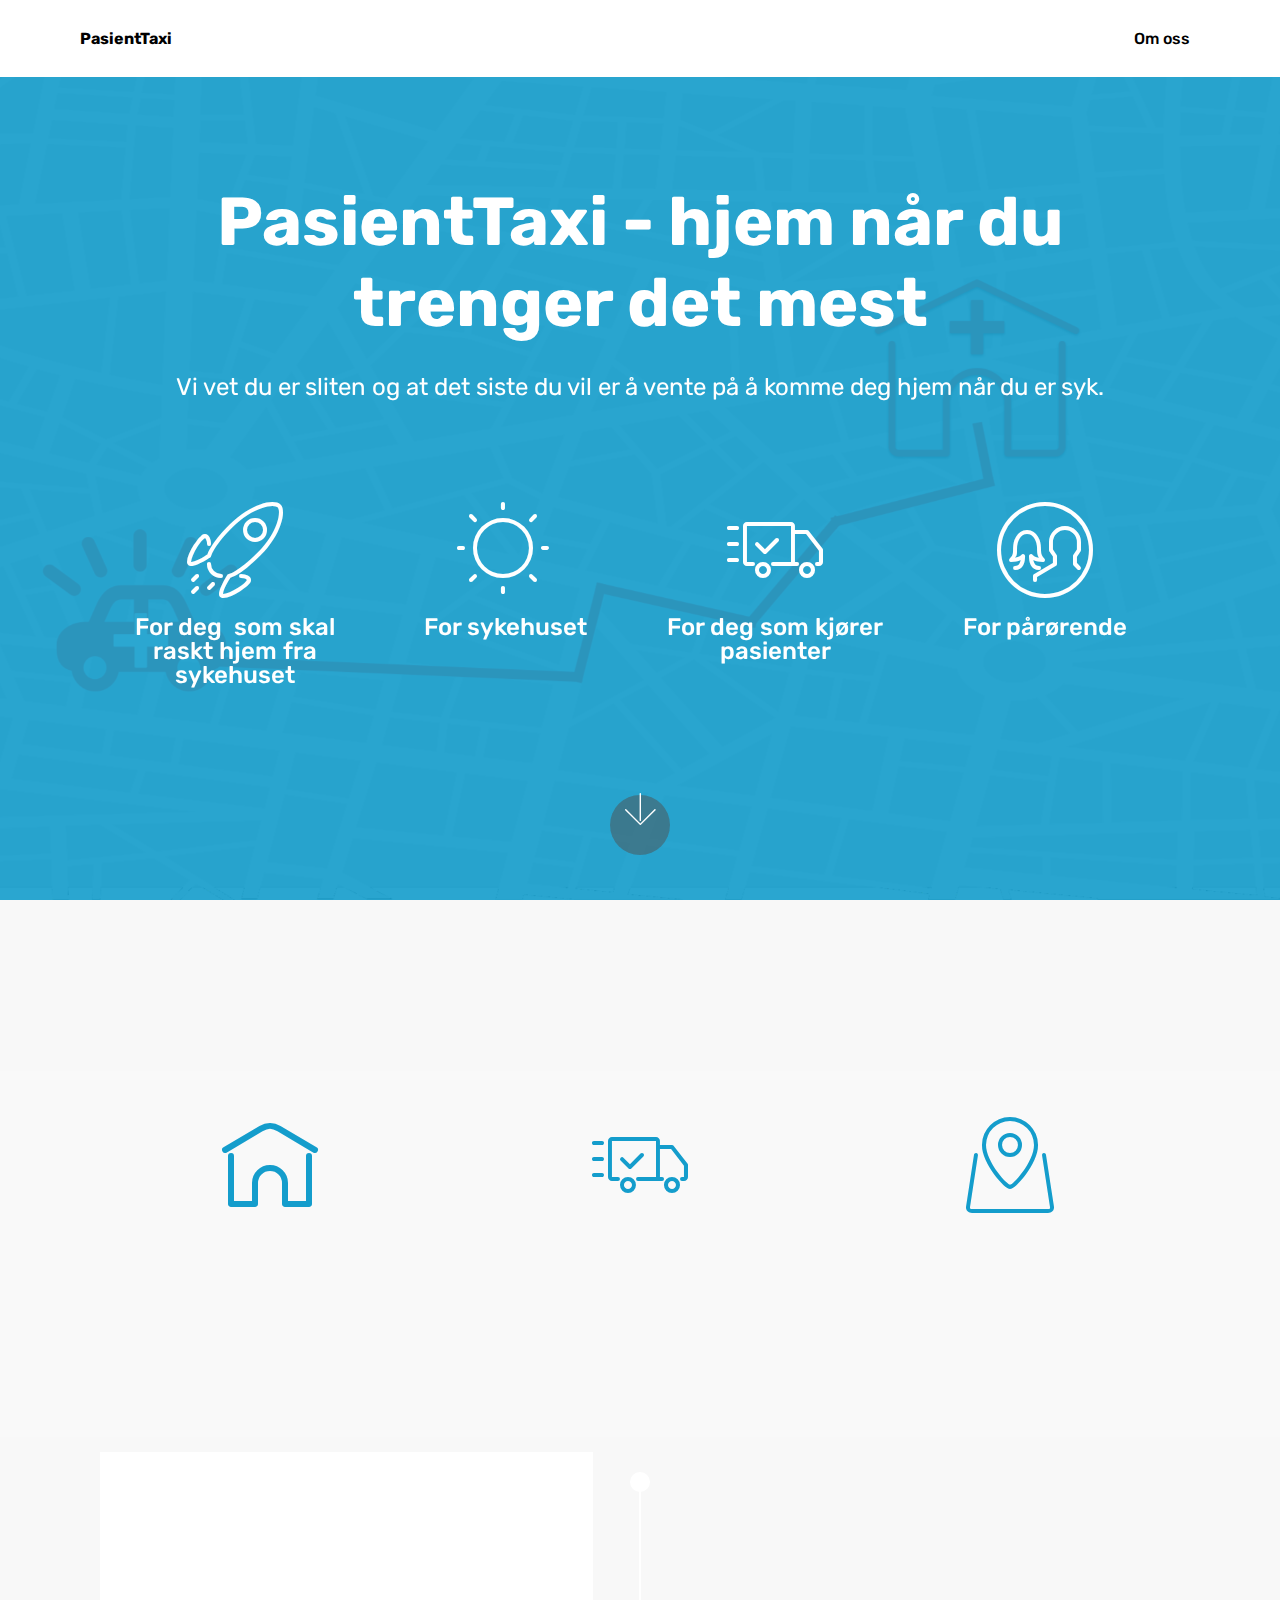
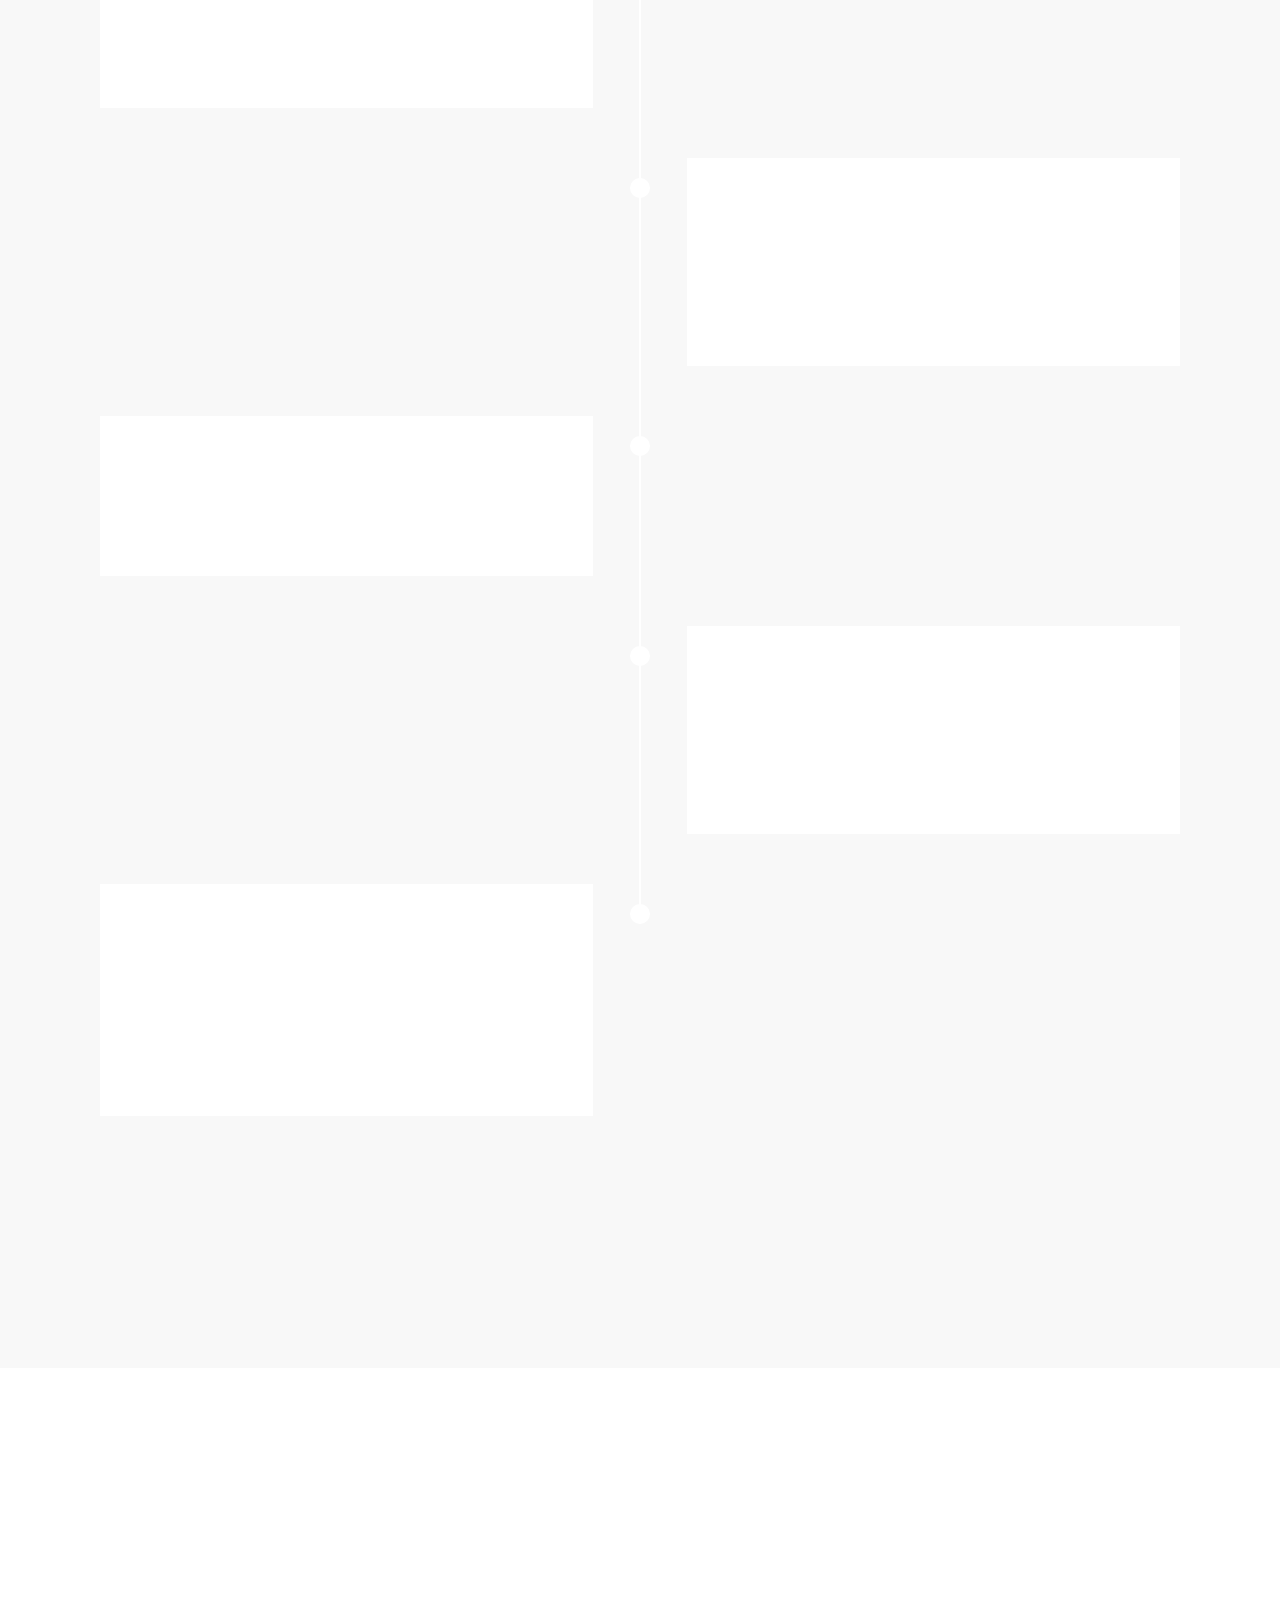
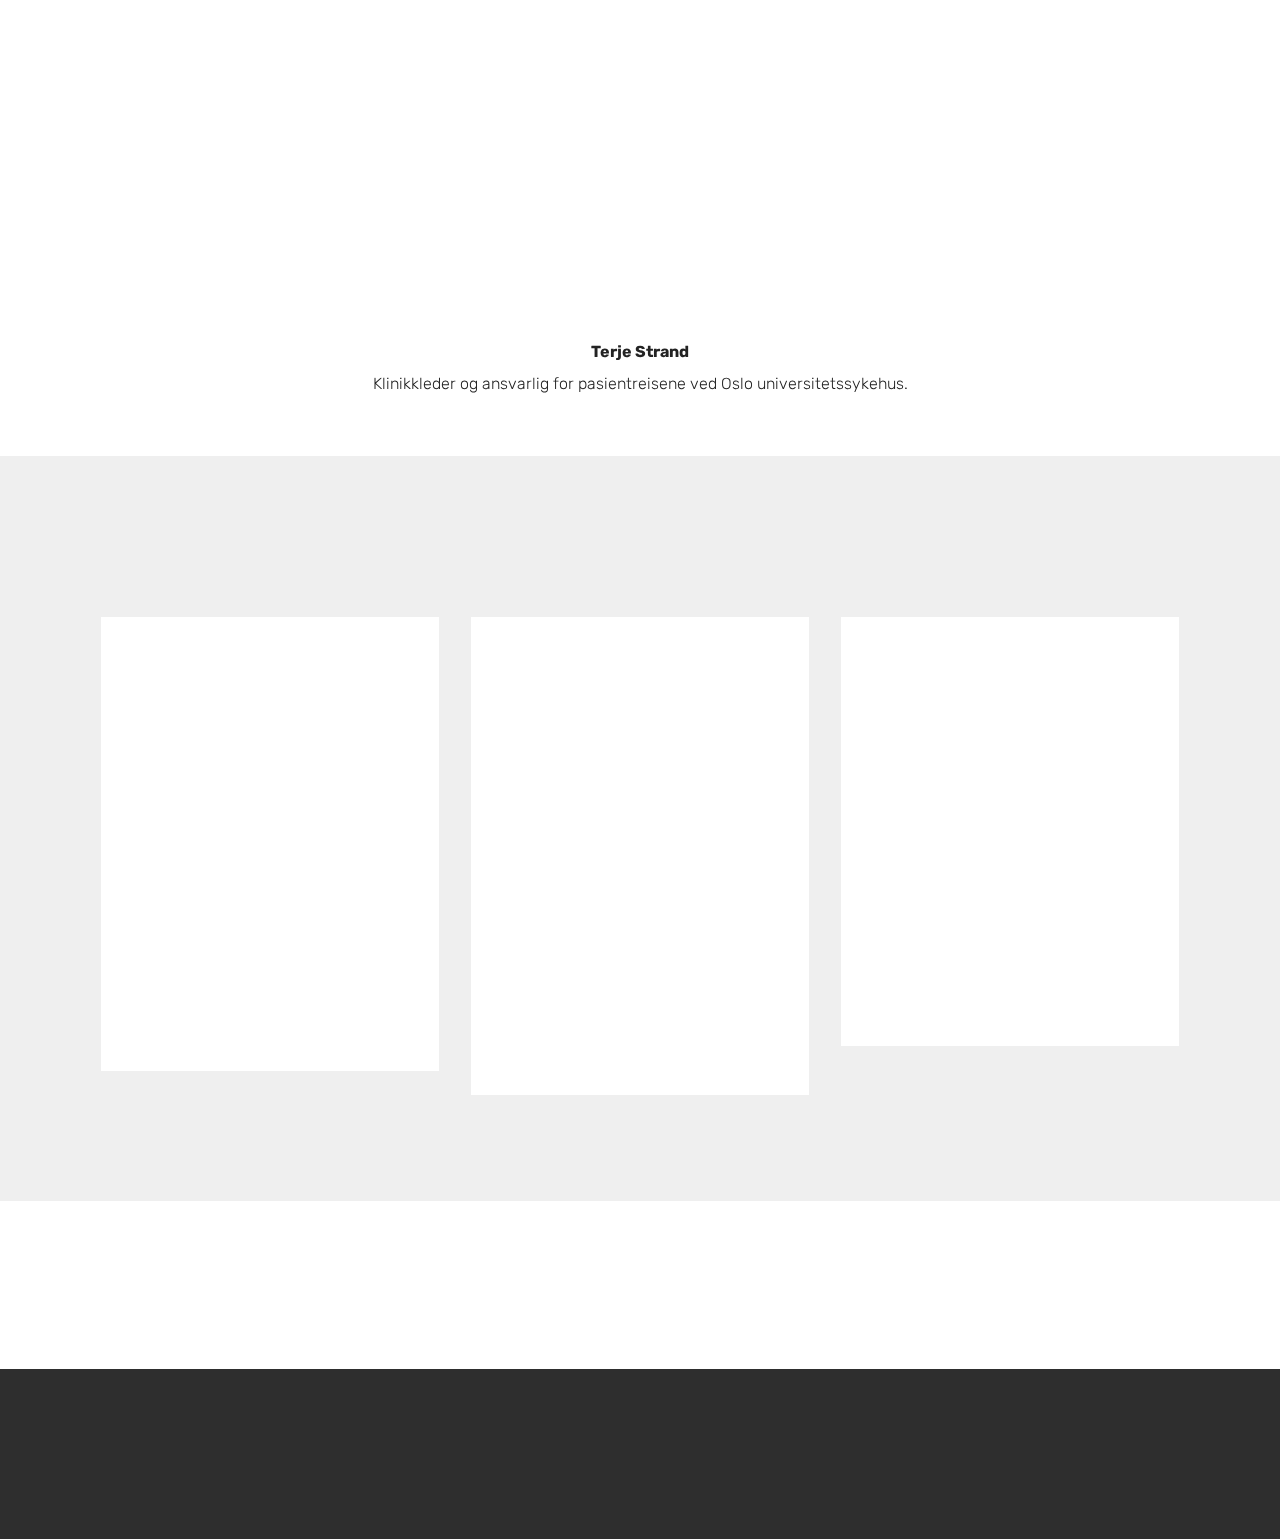
==== commit 73308af5: "create github pages" ====
--- a/index.html
+++ b/index.html
@@ -6,7 +6,7 @@
   <meta http-equiv="X-UA-Compatible" content="IE=edge">
   <meta name="generator" content="Mobirise v4.5.2, mobirise.com">
   <meta name="viewport" content="width=device-width, initial-scale=1, minimum-scale=1">
-  <link rel="shortcut icon" href="assets/images/logo2.png" type="image/x-icon">
+  <link rel="shortcut icon" href="assets/images/logosocial-128x128.png" type="image/x-icon">
   <meta name="description" content="Trygg transport når du trenger det som mest">
   <title>Pasienttaxi</title>
   <link rel="stylesheet" href="assets/web/assets/mobirise-icons-bold/mobirise-icons-bold.css">
@@ -39,7 +39,7 @@
 <!-- /Google Analytics -->
 
 
-<section class="menu cid-qE94pdBL2Q" once="menu" id="menu2-g" data-rv-view="177">
+<section class="menu cid-qE94pdBL2Q" once="menu" id="menu2-g" data-rv-view="1612">
 
     
 
@@ -60,9 +60,6 @@
         </div>
         <div class="collapse navbar-collapse" id="navbarSupportedContent">
             <ul class="navbar-nav nav-dropdown nav-right" data-app-modern-menu="true"><li class="nav-item">
-                    <a class="nav-link link text-black display-4" href="https://mobirise.com">Tjenester.</a>
-                </li>
-                <li class="nav-item">
                     <a class="nav-link link text-black display-4" href="about.html">Om oss</a>
                 </li></ul>
             
@@ -70,11 +67,11 @@
     </nav>
 </section>
 
-<section class="engine"><a href="https://mobirise.co/a">free site builder</a></section><section class="header12 cid-qEaBekd4Qf mbr-fullscreen mbr-parallax-background" id="header12-x" data-rv-view="179">
-
-    
-
-    <div class="mbr-overlay" style="opacity: 0.9; background-color: rgb(15, 118, 153);">
+<section class="engine"><a href="https://mobirise.co/n">bootstrap modal form</a></section><section class="header12 cid-qEaBekd4Qf mbr-fullscreen mbr-parallax-background" id="header12-x" data-rv-view="1614">
+
+    
+
+    <div class="mbr-overlay" style="opacity: 0.9; background-color: rgb(20, 157, 204);">
     </div>
 
     <div class="container  ">
@@ -132,7 +129,7 @@
     </div>
 </section>
 
-<section class="mbr-section content4 cid-qEaD3xnbEw" id="content4-y" data-rv-view="182">
+<section class="mbr-section content4 cid-qEaD3xnbEw" id="content4-y" data-rv-view="1617">
 
     
 
@@ -147,7 +144,7 @@
     </div>
 </section>
 
-<section class="features1 cid-qE3nxXqPtu" id="features1-2" data-rv-view="184">
+<section class="features1 cid-qE3nxXqPtu" id="features1-2" data-rv-view="1619">
     
     
 
@@ -193,7 +190,7 @@
 
 </section>
 
-<section class="timeline1 cid-qE3pD4LHP7" id="timeline1-4" data-rv-view="187">
+<section class="timeline1 cid-qE3pD4LHP7" id="timeline1-4" data-rv-view="1622">
 
     
 
@@ -299,7 +296,7 @@
     </div>
 </section>
 
-<section class="mbr-section info1 cid-qE9b0IR5U7" id="info1-j" data-rv-view="190">
+<section class="mbr-section info1 cid-qE9b0IR5U7" id="info1-j" data-rv-view="1625">
 
     
 
@@ -317,14 +314,99 @@
     </div>
 </section>
 
-<section class="mbr-section content4 cid-qE3FyXR6hI" id="content4-7" data-rv-view="193">
+<section class="carousel slide testimonials-slider cid-qEw7IaaHZc" id="testimonials-slider1-2y" data-rv-view="1628">
+    
+    
+
+    
+
+    <div class="container text-center">
+        <h2 class="pb-5 mbr-fonts-style display-2">PROBLEMET VI LØSER</h2>
+
+        <div class="carousel slide" data-ride="carousel" role="listbox">
+            <div class="carousel-inner">
+                
+                
+            <div class="carousel-item">
+                    <div class="user col-md-8">
+                        <div class="user_image">
+                            <img src="assets/images/terje-strand3-128x128.jpg" alt="" title="" media-simple="true">
+                        </div>
+                        <div class="user_text pb-3">
+                            <p class="mbr-fonts-style display-7">"Dette er ikke bra i det hele tatt. Det er ikke alright å sitte med ansvar for det. Vi har hatt møter med selskapene og gått gjennom kontrakten. Og i kontrakten står det at de kan gebyrlegges. Det er vårt ansvar å få pasientene hjem. Det er et stort volum og vi har ikke biler vi kan sette inn som kan ta unna det. Vi har avtaker med andre selskaper med minibusser og får unna an del med det. Vi sier til pasientene at om de får tak i en taxi på egenhånd, får de refundert det. Avdelingene rammes dette. De ansatte kommer seg ikke hjem før pasientene er ute."</p>
+                        </div>
+                        <div class="user_name mbr-bold pb-2 mbr-fonts-style display-7">Terje Strand</div>
+                        <div class="user_desk mbr-light mbr-fonts-style display-7">Klinikkleder og ansvarlig for pasientreisene ved Oslo universitetssykehus.</div>
+                    </div>
+                </div><div class="carousel-item">
+                    <div class="user col-md-8">
+                        <div class="user_image">
+                            <img src="assets/images/kjt-stort-158x211.jpg" alt="" title="" media-simple="true">
+                        </div>
+                        <div class="user_text pb-3">
+                            <p class="mbr-fonts-style display-7">"Helseforetakene gjør ikke jobben sin. Kanskje avtalene ikke er gode nok. Kanskje taxiformaene slipper for lettvint unna når de ikke leverer. Vi må sikre at pasienter som er syke, ikke må vente på å få transport. Det skal ikke være slik at turen er en større belastning enn behandlingen"<br>Kjersti Toppe vil fremme forslag i Stortinget for å legge press på regjeringen og foretakene."&nbsp;</p>
+                        </div>
+                        <div class="user_name mbr-bold pb-2 mbr-fonts-style display-7">Kjersti Toppe</div>
+                        <div class="user_desk mbr-light mbr-fonts-style display-7">Helespolitisk talskvinne (SV)</div>
+                    </div>
+                </div><div class="carousel-item">
+                    <div class="user col-md-8">
+                        <div class="user_image">
+                            <img src="assets/images/bah-stort-158x211.jpg" alt="" title="" media-simple="true">
+                        </div>
+                        <div class="user_text pb-3">
+                            <p class="mbr-fonts-style display-7">"Dette er jo avtaler som er inngått. Det er viktig at de følger det opp. Det handler om tilliten til taxiselskapene som har avtalene. Taxibransjen er veldig tjent med å rydde opp i dette. Folk reagerer når syke må vente i syv timer for å komme hjem"&nbsp;</p>
+                        </div>
+                        <div class="user_name mbr-bold pb-2 mbr-fonts-style display-7">Bård Hoksrud</div>
+                        <div class="user_desk mbr-light mbr-fonts-style display-7">Helespolitisk talsmann (Frp)</div>
+                    </div>
+                </div><div class="carousel-item">
+                    <div class="user col-md-8">
+                        <div class="user_image">
+                            <img src="../../app/themes/mobirise4/components" alt="" title="" media-simple="true">
+                        </div>
+                        <div class="user_text pb-3">
+                            <p class="mbr-fonts-style display-7">"Først vil jeg si at det er en dypt beklagelig situasjon både for de pasientene det rammer og også de behandlerne som da ikke får sine pasienter til og fra behandling.<br>Vi har i løpet av de siste ukene hatt tett dialog og flere møter med leverandørene hvor vi har forklart i utvetydig ordelag at dette er en helt uholdbar situasjon. Som vi forventer at de rydder opp i."&nbsp;</p>
+                        </div>
+                        <div class="user_name mbr-bold pb-2 mbr-fonts-style display-7">Egil Johannesen</div>
+                        <div class="user_desk mbr-light mbr-fonts-style display-7">avd. leder pasientreisekontoret (Oslo Universitetssykehus, OUS)&nbsp;</div>
+                    </div>
+                </div><div class="carousel-item">
+                    <div class="user col-md-8">
+                        <div class="user_image">
+                            <img src="../../app/themes/mobirise4/components" alt="" title="" media-simple="true">
+                        </div>
+                        <div class="user_text pb-3">
+                            <p class="mbr-fonts-style display-7">"Det har dessverre vært noe motvilje blant en del sjofører etter den nye avtalen fordi enhetsprisen ikke konkurrerer med de beste takstene våre.<br>Norgestaxi beklager på det sterkeste at pasienter har måttet vente. Det skal ikke skje, og vi beklager og ønsker å uttrykke medfølelse ovenfor de kunder som skulle ha blitt utsatt for dette. Det er flere årsaker til at dette har skjedd og vi arbeider med å finne en løsning på situasjonen."</p>
+                        </div>
+                        <div class="user_name mbr-bold pb-2 mbr-fonts-style display-7">Jacob Christensen-Røed</div>
+                        <div class="user_desk mbr-light mbr-fonts-style display-7">Adm. Direktør Norgestaxi AS</div>
+                    </div>
+                </div></div>
+
+            <div class="carousel-controls">
+                <a class="carousel-control-prev" role="button" data-slide="prev">
+                  <span aria-hidden="true" class="mbri-arrow-prev mbr-iconfont"></span>
+                  <span class="sr-only">Previous</span>
+                </a>
+                
+                <a class="carousel-control-next" role="button" data-slide="next">
+                  <span aria-hidden="true" class="mbri-arrow-next mbr-iconfont"></span>
+                  <span class="sr-only">Next</span>
+                </a>
+            </div>
+        </div>
+    </div>
+</section>
+
+<section class="mbr-section content4 cid-qE3FyXR6hI" id="content4-7" data-rv-view="1642">
 
     
 
     <div class="container">
         <div class="media-container-row">
             <div class="title col-12 col-md-8">
-                <h2 class="align-center pb-3 mbr-fonts-style display-2">Hvor stort er problemet PasientTaxi løser</h2>
+                
                 <h3 class="mbr-section-subtitle align-center mbr-light mbr-fonts-style display-5">Vi har samlet nyhetsoppslag fra media om utfordringene&nbsp;</h3>
                 
             </div>
@@ -332,7 +414,7 @@
     </div>
 </section>
 
-<section class="features3 cid-qE3G2M0ErP" id="features3-8" data-rv-view="195">
+<section class="features3 cid-qE3G2M0ErP" id="features3-8" data-rv-view="1644">
 
     
 
@@ -383,7 +465,7 @@
     </div>
 </section>
 
-<section class="cid-qE9cFpZOcW" id="social-buttons1-k" data-rv-view="198">
+<section class="cid-qE9cFpZOcW" id="social-buttons1-k" data-rv-view="1647">
     
     
 
@@ -411,7 +493,7 @@
     </div>
 </section>
 
-<section once="" class="cid-qEsV4WLMTP" id="footer7-2j" data-rv-view="201">
+<section once="" class="cid-qExp4zg691" id="footer7-36" data-rv-view="1650">
 
     
 
@@ -459,11 +541,13 @@
   <script src="assets/tether/tether.min.js"></script>
   <script src="assets/bootstrap/js/bootstrap.min.js"></script>
   <script src="assets/dropdown/js/script.min.js"></script>
+  <script src="assets/touchswipe/jquery.touch-swipe.min.js"></script>
   <script src="assets/viewportchecker/jquery.viewportchecker.js"></script>
   <script src="assets/parallax/jarallax.min.js"></script>
+  <script src="assets/bootstrapcarouselswipe/bootstrap-carousel-swipe.js"></script>
+  <script src="assets/mbr-testimonials-slider/mbr-testimonials-slider.js"></script>
   <script src="assets/sociallikes/social-likes.js"></script>
   <script src="assets/smoothscroll/smooth-scroll.js"></script>
-  <script src="assets/touchswipe/jquery.touch-swipe.min.js"></script>
   <script src="assets/theme/js/script.js"></script>
   
   
--- a/assets/mobirise/css/mbr-additional.css
+++ b/assets/mobirise/css/mbr-additional.css
@@ -1753,7 +1753,7 @@
   color: #767676 !important;
 }
 .cid-qEaBekd4Qf {
-  background-image: url("../../../assets/images/03.jpg");
+  background-image: url("../../../assets/images/bannerfullpage-1920x1299.png");
 }
 .cid-qEaBekd4Qf .icons-media-container {
   display: flex;
@@ -1924,16 +1924,64 @@
 .cid-qE9b0IR5U7 .btn {
   margin: 0 0 .5rem 0;
 }
-.cid-qE3FyXR6hI {
+.cid-qEw7IaaHZc {
   padding-top: 60px;
   padding-bottom: 60px;
   background-color: #ffffff;
 }
+.cid-qEw7IaaHZc .carousel-item {
+  justify-content: center;
+}
+.cid-qEw7IaaHZc .carousel-item.active,
+.cid-qEw7IaaHZc .carousel-item-next,
+.cid-qEw7IaaHZc .carousel-item-prev {
+  display: flex;
+}
+.cid-qEw7IaaHZc .carousel-controls a {
+  transition: opacity .5s;
+  font-size: 2rem;
+}
+.cid-qEw7IaaHZc .carousel-controls a span {
+  position: absolute;
+  top: 180px;
+  padding: 10px;
+  border-radius: 50%;
+  color: #585858;
+  background: #c8c6c6;
+  opacity: .5;
+}
+.cid-qEw7IaaHZc .carousel-controls a:hover span {
+  opacity: 1;
+}
+.cid-qEw7IaaHZc .user_image {
+  width: 200px;
+  height: 200px;
+  margin-bottom: 1.6rem;
+  overflow: hidden;
+  border-radius: 50%;
+  margin: 0 auto 2rem auto;
+}
+.cid-qEw7IaaHZc .user_image img {
+  width: 100%;
+  min-width: 100%;
+  min-height: 100%;
+}
+@media (max-width: 230px) {
+  .cid-qEw7IaaHZc .user_image {
+    width: 100%;
+    height: auto;
+  }
+}
+.cid-qE3FyXR6hI {
+  padding-top: 60px;
+  padding-bottom: 30px;
+  background-color: #efefef;
+}
 .cid-qE3FyXR6hI .mbr-section-subtitle {
   color: #767676;
 }
 .cid-qE3G2M0ErP {
-  padding-top: 90px;
+  padding-top: 15px;
   padding-bottom: 90px;
   background-color: #efefef;
 }
@@ -1995,25 +2043,25 @@
     font-size: 20px !important;
   }
 }
-.cid-qEsV4WLMTP {
+.cid-qExp4zg691 {
   padding-top: 30px;
   padding-bottom: 30px;
   background-color: #2e2e2e;
 }
-.cid-qEsV4WLMTP .row-links {
+.cid-qExp4zg691 .row-links {
   width: 100%;
   justify-content: center;
 }
-.cid-qEsV4WLMTP .social-row {
+.cid-qExp4zg691 .social-row {
   width: 100%;
   justify-content: center;
 }
-.cid-qEsV4WLMTP .media-container-row {
+.cid-qExp4zg691 .media-container-row {
   flex-direction: column;
   justify-content: center;
   align-items: center;
 }
-.cid-qEsV4WLMTP .media-container-row .foot-menu {
+.cid-qExp4zg691 .media-container-row .foot-menu {
   list-style: none;
   display: flex;
   justify-content: center;
@@ -2021,13 +2069,13 @@
   padding: 0;
   margin-bottom: 0;
 }
-.cid-qEsV4WLMTP .media-container-row .foot-menu li {
+.cid-qExp4zg691 .media-container-row .foot-menu li {
   padding: 0 1rem 1rem 1rem;
 }
-.cid-qEsV4WLMTP .media-container-row .foot-menu li p {
+.cid-qExp4zg691 .media-container-row .foot-menu li p {
   margin: 0;
 }
-.cid-qEsV4WLMTP .media-container-row .social-list {
+.cid-qExp4zg691 .media-container-row .social-list {
   padding-left: 0;
   margin-bottom: 0;
   list-style: none;
@@ -2036,33 +2084,33 @@
   justify-content: flex-end;
   -webkit-justify-content: flex-end;
 }
-.cid-qEsV4WLMTP .media-container-row .social-list .mbr-iconfont-social {
+.cid-qExp4zg691 .media-container-row .social-list .mbr-iconfont-social {
   font-size: 1.5rem;
   color: #ffffff;
 }
-.cid-qEsV4WLMTP .media-container-row .social-list .soc-item {
+.cid-qExp4zg691 .media-container-row .social-list .soc-item {
   margin: 0 .5rem;
 }
-.cid-qEsV4WLMTP .media-container-row .social-list a {
+.cid-qExp4zg691 .media-container-row .social-list a {
   margin: 0;
   opacity: .5;
   -webkit-transition: .2s linear;
   transition: .2s linear;
 }
-.cid-qEsV4WLMTP .media-container-row .social-list a:hover {
+.cid-qExp4zg691 .media-container-row .social-list a:hover {
   opacity: 1;
 }
 @media (max-width: 767px) {
-  .cid-qEsV4WLMTP .media-container-row .social-list {
+  .cid-qExp4zg691 .media-container-row .social-list {
     justify-content: center;
     -webkit-justify-content: center;
   }
 }
-.cid-qEsV4WLMTP .media-container-row .row-copirayt {
+.cid-qExp4zg691 .media-container-row .row-copirayt {
   word-break: break-word;
   width: 100%;
 }
-.cid-qEsV4WLMTP .media-container-row .row-copirayt p {
+.cid-qExp4zg691 .media-container-row .row-copirayt p {
   width: 100%;
 }
 .cid-qEsT1qZCFG .navbar {
@@ -2542,25 +2590,25 @@
 .cid-qEsNpxIXuD .btn {
   margin: 0 0 .5rem 0;
 }
-.cid-qE8J7jFXpE {
+.cid-qExyrKwTIq {
   padding-top: 30px;
   padding-bottom: 30px;
   background-color: #2e2e2e;
 }
-.cid-qE8J7jFXpE .row-links {
+.cid-qExyrKwTIq .row-links {
   width: 100%;
   justify-content: center;
 }
-.cid-qE8J7jFXpE .social-row {
+.cid-qExyrKwTIq .social-row {
   width: 100%;
   justify-content: center;
 }
-.cid-qE8J7jFXpE .media-container-row {
+.cid-qExyrKwTIq .media-container-row {
   flex-direction: column;
   justify-content: center;
   align-items: center;
 }
-.cid-qE8J7jFXpE .media-container-row .foot-menu {
+.cid-qExyrKwTIq .media-container-row .foot-menu {
   list-style: none;
   display: flex;
   justify-content: center;
@@ -2568,13 +2616,13 @@
   padding: 0;
   margin-bottom: 0;
 }
-.cid-qE8J7jFXpE .media-container-row .foot-menu li {
+.cid-qExyrKwTIq .media-container-row .foot-menu li {
   padding: 0 1rem 1rem 1rem;
 }
-.cid-qE8J7jFXpE .media-container-row .foot-menu li p {
+.cid-qExyrKwTIq .media-container-row .foot-menu li p {
   margin: 0;
 }
-.cid-qE8J7jFXpE .media-container-row .social-list {
+.cid-qExyrKwTIq .media-container-row .social-list {
   padding-left: 0;
   margin-bottom: 0;
   list-style: none;
@@ -2583,33 +2631,33 @@
   justify-content: flex-end;
   -webkit-justify-content: flex-end;
 }
-.cid-qE8J7jFXpE .media-container-row .social-list .mbr-iconfont-social {
+.cid-qExyrKwTIq .media-container-row .social-list .mbr-iconfont-social {
   font-size: 1.5rem;
   color: #ffffff;
 }
-.cid-qE8J7jFXpE .media-container-row .social-list .soc-item {
+.cid-qExyrKwTIq .media-container-row .social-list .soc-item {
   margin: 0 .5rem;
 }
-.cid-qE8J7jFXpE .media-container-row .social-list a {
+.cid-qExyrKwTIq .media-container-row .social-list a {
   margin: 0;
   opacity: .5;
   -webkit-transition: .2s linear;
   transition: .2s linear;
 }
-.cid-qE8J7jFXpE .media-container-row .social-list a:hover {
+.cid-qExyrKwTIq .media-container-row .social-list a:hover {
   opacity: 1;
 }
 @media (max-width: 767px) {
-  .cid-qE8J7jFXpE .media-container-row .social-list {
+  .cid-qExyrKwTIq .media-container-row .social-list {
     justify-content: center;
     -webkit-justify-content: center;
   }
 }
-.cid-qE8J7jFXpE .media-container-row .row-copirayt {
+.cid-qExyrKwTIq .media-container-row .row-copirayt {
   word-break: break-word;
   width: 100%;
 }
-.cid-qE8J7jFXpE .media-container-row .row-copirayt p {
+.cid-qExyrKwTIq .media-container-row .row-copirayt p {
   width: 100%;
 }
 .cid-qEsSVngiZ6 .navbar {
@@ -3001,10 +3049,19 @@
 .cid-qEsSVngiZ6 .dropdown-item:hover {
   color: #767676 !important;
 }
-.cid-qEsqB46maq {
-  padding-top: 60px;
-  padding-bottom: 60px;
-  background-image: url("../../../assets/images/bannertop-1920x1299.png");
+.cid-qExxmziLxw {
+  background-image: url("../../../assets/images/bannerfullpage-1920x1299.png");
+}
+.cid-qExxmziLxw h1 {
+  color: #616161;
+}
+.cid-qExxmziLxw h2,
+.cid-qExxmziLxw h3,
+.cid-qExxmziLxw p {
+  color: #767676;
+}
+.cid-qExxmziLxw .mbr-section-subtitle {
+  font-style: italic;
 }
 .cid-qEsz2DROgR {
   padding-top: 60px;
@@ -3157,25 +3214,25 @@
 .cid-qEsB8OQ2Mg .btn {
   margin: 0 0 .5rem 0;
 }
-.cid-qEsVHNjpr0 {
+.cid-qExxKhyCeK {
   padding-top: 30px;
   padding-bottom: 30px;
   background-color: #2e2e2e;
 }
-.cid-qEsVHNjpr0 .row-links {
+.cid-qExxKhyCeK .row-links {
   width: 100%;
   justify-content: center;
 }
-.cid-qEsVHNjpr0 .social-row {
+.cid-qExxKhyCeK .social-row {
   width: 100%;
   justify-content: center;
 }
-.cid-qEsVHNjpr0 .media-container-row {
+.cid-qExxKhyCeK .media-container-row {
   flex-direction: column;
   justify-content: center;
   align-items: center;
 }
-.cid-qEsVHNjpr0 .media-container-row .foot-menu {
+.cid-qExxKhyCeK .media-container-row .foot-menu {
   list-style: none;
   display: flex;
   justify-content: center;
@@ -3183,13 +3240,13 @@
   padding: 0;
   margin-bottom: 0;
 }
-.cid-qEsVHNjpr0 .media-container-row .foot-menu li {
+.cid-qExxKhyCeK .media-container-row .foot-menu li {
   padding: 0 1rem 1rem 1rem;
 }
-.cid-qEsVHNjpr0 .media-container-row .foot-menu li p {
+.cid-qExxKhyCeK .media-container-row .foot-menu li p {
   margin: 0;
 }
-.cid-qEsVHNjpr0 .media-container-row .social-list {
+.cid-qExxKhyCeK .media-container-row .social-list {
   padding-left: 0;
   margin-bottom: 0;
   list-style: none;
@@ -3198,77 +3255,77 @@
   justify-content: flex-end;
   -webkit-justify-content: flex-end;
 }
-.cid-qEsVHNjpr0 .media-container-row .social-list .mbr-iconfont-social {
+.cid-qExxKhyCeK .media-container-row .social-list .mbr-iconfont-social {
   font-size: 1.5rem;
   color: #ffffff;
 }
-.cid-qEsVHNjpr0 .media-container-row .social-list .soc-item {
+.cid-qExxKhyCeK .media-container-row .social-list .soc-item {
   margin: 0 .5rem;
 }
-.cid-qEsVHNjpr0 .media-container-row .social-list a {
+.cid-qExxKhyCeK .media-container-row .social-list a {
   margin: 0;
   opacity: .5;
   -webkit-transition: .2s linear;
   transition: .2s linear;
 }
-.cid-qEsVHNjpr0 .media-container-row .social-list a:hover {
+.cid-qExxKhyCeK .media-container-row .social-list a:hover {
   opacity: 1;
 }
 @media (max-width: 767px) {
-  .cid-qEsVHNjpr0 .media-container-row .social-list {
+  .cid-qExxKhyCeK .media-container-row .social-list {
     justify-content: center;
     -webkit-justify-content: center;
   }
 }
-.cid-qEsVHNjpr0 .media-container-row .row-copirayt {
+.cid-qExxKhyCeK .media-container-row .row-copirayt {
   word-break: break-word;
   width: 100%;
 }
-.cid-qEsVHNjpr0 .media-container-row .row-copirayt p {
+.cid-qExxKhyCeK .media-container-row .row-copirayt p {
   width: 100%;
 }
-.cid-qEsSKpgfRg .navbar {
+.cid-qExvXRdXr5 .navbar {
   background: #ffffff;
   transition: none;
   min-height: 77px;
   padding: .5rem 0;
 }
-.cid-qEsSKpgfRg .navbar-dropdown.bg-color.transparent.opened {
+.cid-qExvXRdXr5 .navbar-dropdown.bg-color.transparent.opened {
   background: #ffffff;
 }
-.cid-qEsSKpgfRg a {
+.cid-qExvXRdXr5 a {
   font-style: normal;
 }
-.cid-qEsSKpgfRg .nav-item span {
+.cid-qExvXRdXr5 .nav-item span {
   padding-right: 0.4em;
   line-height: 0.5em;
   vertical-align: text-bottom;
   position: relative;
   text-decoration: none;
 }
-.cid-qEsSKpgfRg .nav-item a {
+.cid-qExvXRdXr5 .nav-item a {
   display: flex;
   align-items: center;
   justify-content: center;
   padding: 0.7rem 0 !important;
   margin: 0rem .65rem !important;
 }
-.cid-qEsSKpgfRg .nav-item:focus,
-.cid-qEsSKpgfRg .nav-link:focus {
+.cid-qExvXRdXr5 .nav-item:focus,
+.cid-qExvXRdXr5 .nav-link:focus {
   outline: none;
 }
-.cid-qEsSKpgfRg .btn {
+.cid-qExvXRdXr5 .btn {
   padding: 0.4rem 1.5rem;
   display: inline-flex;
   align-items: center;
 }
-.cid-qEsSKpgfRg .btn .mbr-iconfont {
+.cid-qExvXRdXr5 .btn .mbr-iconfont {
   font-size: 1.6rem;
 }
-.cid-qEsSKpgfRg .menu-logo {
+.cid-qExvXRdXr5 .menu-logo {
   margin-right: auto;
 }
-.cid-qEsSKpgfRg .menu-logo .navbar-brand {
+.cid-qExvXRdXr5 .menu-logo .navbar-brand {
   display: flex;
   margin-left: 5rem;
   padding: 0;
@@ -3276,7 +3333,7 @@
   min-height: 3.8rem;
   align-items: center;
 }
-.cid-qEsSKpgfRg .menu-logo .navbar-brand .navbar-caption-wrap {
+.cid-qExvXRdXr5 .menu-logo .navbar-brand .navbar-caption-wrap {
   display: flex;
   -webkit-align-items: center;
   align-items: center;
@@ -3284,40 +3341,40 @@
   min-width: 7rem;
   margin: .3rem 0;
 }
-.cid-qEsSKpgfRg .menu-logo .navbar-brand .navbar-caption-wrap .navbar-caption {
+.cid-qExvXRdXr5 .menu-logo .navbar-brand .navbar-caption-wrap .navbar-caption {
   line-height: 1.2rem !important;
   padding-right: 2rem;
 }
-.cid-qEsSKpgfRg .menu-logo .navbar-brand .navbar-logo {
+.cid-qExvXRdXr5 .menu-logo .navbar-brand .navbar-logo {
   font-size: 4rem;
   transition: font-size 0.25s;
 }
-.cid-qEsSKpgfRg .menu-logo .navbar-brand .navbar-logo img {
-  display: flex;
-}
-.cid-qEsSKpgfRg .menu-logo .navbar-brand .navbar-logo .mbr-iconfont {
+.cid-qExvXRdXr5 .menu-logo .navbar-brand .navbar-logo img {
+  display: flex;
+}
+.cid-qExvXRdXr5 .menu-logo .navbar-brand .navbar-logo .mbr-iconfont {
   transition: font-size 0.25s;
 }
-.cid-qEsSKpgfRg .navbar-toggleable-sm .navbar-collapse {
+.cid-qExvXRdXr5 .navbar-toggleable-sm .navbar-collapse {
   justify-content: flex-end;
   -webkit-justify-content: flex-end;
   padding-right: 5rem;
   width: auto;
 }
-.cid-qEsSKpgfRg .navbar-toggleable-sm .navbar-collapse .navbar-nav {
+.cid-qExvXRdXr5 .navbar-toggleable-sm .navbar-collapse .navbar-nav {
   flex-wrap: wrap;
   -webkit-flex-wrap: wrap;
   padding-left: 0;
 }
-.cid-qEsSKpgfRg .navbar-toggleable-sm .navbar-collapse .navbar-nav .nav-item {
+.cid-qExvXRdXr5 .navbar-toggleable-sm .navbar-collapse .navbar-nav .nav-item {
   -webkit-align-self: center;
   align-self: center;
 }
-.cid-qEsSKpgfRg .navbar-toggleable-sm .navbar-collapse .navbar-buttons {
+.cid-qExvXRdXr5 .navbar-toggleable-sm .navbar-collapse .navbar-buttons {
   padding-left: 0;
   padding-bottom: 0;
 }
-.cid-qEsSKpgfRg .dropdown .dropdown-menu {
+.cid-qExvXRdXr5 .dropdown .dropdown-menu {
   background: #ffffff;
   display: none;
   position: absolute;
@@ -3326,20 +3383,20 @@
   padding-bottom: 1.4rem;
   text-align: left;
 }
-.cid-qEsSKpgfRg .dropdown .dropdown-menu .dropdown-item {
+.cid-qExvXRdXr5 .dropdown .dropdown-menu .dropdown-item {
   width: auto;
   padding: 0.235em 1.5385em 0.235em 1.5385em !important;
 }
-.cid-qEsSKpgfRg .dropdown .dropdown-menu .dropdown-item::after {
+.cid-qExvXRdXr5 .dropdown .dropdown-menu .dropdown-item::after {
   right: 0.5rem;
 }
-.cid-qEsSKpgfRg .dropdown .dropdown-menu .dropdown-submenu {
+.cid-qExvXRdXr5 .dropdown .dropdown-menu .dropdown-submenu {
   margin: 0;
 }
-.cid-qEsSKpgfRg .dropdown.open > .dropdown-menu {
+.cid-qExvXRdXr5 .dropdown.open > .dropdown-menu {
   display: block;
 }
-.cid-qEsSKpgfRg .navbar-toggleable-sm.opened:after {
+.cid-qExvXRdXr5 .navbar-toggleable-sm.opened:after {
   position: absolute;
   width: 100vw;
   height: 100vh;
@@ -3351,28 +3408,28 @@
   -webkit-transform: translateY(100%);
   z-index: 1000;
 }
-.cid-qEsSKpgfRg .navbar.navbar-short {
+.cid-qExvXRdXr5 .navbar.navbar-short {
   min-height: 60px;
   transition: all .2s;
 }
-.cid-qEsSKpgfRg .navbar.navbar-short .navbar-toggler-right {
+.cid-qExvXRdXr5 .navbar.navbar-short .navbar-toggler-right {
   top: 20px;
 }
-.cid-qEsSKpgfRg .navbar.navbar-short .navbar-logo a {
+.cid-qExvXRdXr5 .navbar.navbar-short .navbar-logo a {
   font-size: 2.5rem !important;
   line-height: 2.5rem;
   transition: font-size 0.25s;
 }
-.cid-qEsSKpgfRg .navbar.navbar-short .navbar-logo a .mbr-iconfont {
+.cid-qExvXRdXr5 .navbar.navbar-short .navbar-logo a .mbr-iconfont {
   font-size: 2.5rem !important;
 }
-.cid-qEsSKpgfRg .navbar.navbar-short .navbar-logo a img {
+.cid-qExvXRdXr5 .navbar.navbar-short .navbar-logo a img {
   height: 3rem !important;
 }
-.cid-qEsSKpgfRg .navbar.navbar-short .navbar-brand {
+.cid-qExvXRdXr5 .navbar.navbar-short .navbar-brand {
   min-height: 3rem;
 }
-.cid-qEsSKpgfRg button.navbar-toggler {
+.cid-qExvXRdXr5 button.navbar-toggler {
   width: 31px;
   height: 18px;
   cursor: pointer;
@@ -3380,10 +3437,10 @@
   top: 1.5rem;
   right: 1rem;
 }
-.cid-qEsSKpgfRg button.navbar-toggler:focus {
+.cid-qExvXRdXr5 button.navbar-toggler:focus {
   outline: none;
 }
-.cid-qEsSKpgfRg button.navbar-toggler .hamburger span {
+.cid-qExvXRdXr5 button.navbar-toggler .hamburger span {
   position: absolute;
   right: 0;
   width: 30px;
@@ -3391,88 +3448,92 @@
   border-right: 5px;
   background-color: #333333;
 }
-.cid-qEsSKpgfRg button.navbar-toggler .hamburger span:nth-child(1) {
+.cid-qExvXRdXr5 button.navbar-toggler .hamburger span:nth-child(1) {
   top: 0;
   transition: all .2s;
 }
-.cid-qEsSKpgfRg button.navbar-toggler .hamburger span:nth-child(2) {
+.cid-qExvXRdXr5 button.navbar-toggler .hamburger span:nth-child(2) {
   top: 8px;
   transition: all .15s;
 }
-.cid-qEsSKpgfRg button.navbar-toggler .hamburger span:nth-child(3) {
+.cid-qExvXRdXr5 button.navbar-toggler .hamburger span:nth-child(3) {
   top: 8px;
   transition: all .15s;
 }
-.cid-qEsSKpgfRg button.navbar-toggler .hamburger span:nth-child(4) {
+.cid-qExvXRdXr5 button.navbar-toggler .hamburger span:nth-child(4) {
   top: 16px;
   transition: all .2s;
 }
-.cid-qEsSKpgfRg nav.opened .hamburger span:nth-child(1) {
+.cid-qExvXRdXr5 nav.opened .hamburger span:nth-child(1) {
   top: 8px;
   width: 0;
   opacity: 0;
   right: 50%;
   transition: all .2s;
 }
-.cid-qEsSKpgfRg nav.opened .hamburger span:nth-child(2) {
+.cid-qExvXRdXr5 nav.opened .hamburger span:nth-child(2) {
   -webkit-transform: rotate(45deg);
   transform: rotate(45deg);
   transition: all .25s;
 }
-.cid-qEsSKpgfRg nav.opened .hamburger span:nth-child(3) {
+.cid-qExvXRdXr5 nav.opened .hamburger span:nth-child(3) {
   -webkit-transform: rotate(-45deg);
   transform: rotate(-45deg);
   transition: all .25s;
 }
-.cid-qEsSKpgfRg nav.opened .hamburger span:nth-child(4) {
+.cid-qExvXRdXr5 nav.opened .hamburger span:nth-child(4) {
   top: 8px;
   width: 0;
   opacity: 0;
   right: 50%;
   transition: all .2s;
 }
-.cid-qEsSKpgfRg .collapsed.navbar-expand {
+.cid-qExvXRdXr5 .collapsed.navbar-expand {
   flex-direction: column;
 }
-.cid-qEsSKpgfRg .collapsed .btn {
-  display: flex;
-}
-.cid-qEsSKpgfRg .collapsed .navbar-collapse {
+.cid-qExvXRdXr5 .collapsed .btn {
+  display: flex;
+}
+.cid-qExvXRdXr5 .collapsed .navbar-collapse {
   display: none !important;
   padding-right: 0 !important;
 }
-.cid-qEsSKpgfRg .collapsed .navbar-collapse.collapsing,
-.cid-qEsSKpgfRg .collapsed .navbar-collapse.show {
+.cid-qExvXRdXr5 .collapsed .navbar-collapse.collapsing,
+.cid-qExvXRdXr5 .collapsed .navbar-collapse.show {
   display: block !important;
 }
-.cid-qEsSKpgfRg .collapsed .navbar-collapse.collapsing .navbar-nav,
-.cid-qEsSKpgfRg .collapsed .navbar-collapse.show .navbar-nav {
+.cid-qExvXRdXr5 .collapsed .navbar-collapse.collapsing .navbar-nav,
+.cid-qExvXRdXr5 .collapsed .navbar-collapse.show .navbar-nav {
   display: block;
   text-align: center;
 }
-.cid-qEsSKpgfRg .collapsed .navbar-collapse.collapsing .navbar-nav .nav-item,
-.cid-qEsSKpgfRg .collapsed .navbar-collapse.show .navbar-nav .nav-item {
+.cid-qExvXRdXr5 .collapsed .navbar-collapse.collapsing .navbar-nav .nav-item,
+.cid-qExvXRdXr5 .collapsed .navbar-collapse.show .navbar-nav .nav-item {
   clear: both;
 }
-.cid-qEsSKpgfRg .collapsed .navbar-collapse.collapsing .navbar-buttons,
-.cid-qEsSKpgfRg .collapsed .navbar-collapse.show .navbar-buttons {
+.cid-qExvXRdXr5 .collapsed .navbar-collapse.collapsing .navbar-nav .nav-item:last-child,
+.cid-qExvXRdXr5 .collapsed .navbar-collapse.show .navbar-nav .nav-item:last-child {
+  margin-bottom: 1rem;
+}
+.cid-qExvXRdXr5 .collapsed .navbar-collapse.collapsing .navbar-buttons,
+.cid-qExvXRdXr5 .collapsed .navbar-collapse.show .navbar-buttons {
   text-align: center;
 }
-.cid-qEsSKpgfRg .collapsed .navbar-collapse.collapsing .navbar-buttons:last-child,
-.cid-qEsSKpgfRg .collapsed .navbar-collapse.show .navbar-buttons:last-child {
+.cid-qExvXRdXr5 .collapsed .navbar-collapse.collapsing .navbar-buttons:last-child,
+.cid-qExvXRdXr5 .collapsed .navbar-collapse.show .navbar-buttons:last-child {
   margin-bottom: 1rem;
 }
-.cid-qEsSKpgfRg .collapsed button.navbar-toggler {
+.cid-qExvXRdXr5 .collapsed button.navbar-toggler {
   display: block;
 }
-.cid-qEsSKpgfRg .collapsed .navbar-brand {
+.cid-qExvXRdXr5 .collapsed .navbar-brand {
   margin-left: 1rem !important;
 }
-.cid-qEsSKpgfRg .collapsed .navbar-toggleable-sm {
+.cid-qExvXRdXr5 .collapsed .navbar-toggleable-sm {
   flex-direction: column;
   -webkit-flex-direction: column;
 }
-.cid-qEsSKpgfRg .collapsed .dropdown .dropdown-menu {
+.cid-qExvXRdXr5 .collapsed .dropdown .dropdown-menu {
   width: 100%;
   text-align: center;
   position: relative;
@@ -3484,19 +3545,19 @@
   transition-duration: .5s;
   transition-property: opacity,padding,height;
 }
-.cid-qEsSKpgfRg .collapsed .dropdown.open > .dropdown-menu {
+.cid-qExvXRdXr5 .collapsed .dropdown.open > .dropdown-menu {
   position: relative;
   opacity: 1;
   height: auto;
   padding: 1.4rem 0;
   visibility: visible;
 }
-.cid-qEsSKpgfRg .collapsed .dropdown .dropdown-submenu {
+.cid-qExvXRdXr5 .collapsed .dropdown .dropdown-submenu {
   left: 0;
   text-align: center;
   width: 100%;
 }
-.cid-qEsSKpgfRg .collapsed .dropdown .dropdown-toggle[data-toggle="dropdown-submenu"]::after {
+.cid-qExvXRdXr5 .collapsed .dropdown .dropdown-toggle[data-toggle="dropdown-submenu"]::after {
   margin-top: 0;
   position: inherit;
   right: 0;
@@ -3512,51 +3573,55 @@
   border-left: .30em solid transparent;
 }
 @media (max-width: 991px) {
-  .cid-qEsSKpgfRg.navbar-expand {
+  .cid-qExvXRdXr5.navbar-expand {
     flex-direction: column;
   }
-  .cid-qEsSKpgfRg img {
+  .cid-qExvXRdXr5 img {
     height: 3.8rem !important;
   }
-  .cid-qEsSKpgfRg .btn {
+  .cid-qExvXRdXr5 .btn {
     display: flex;
   }
-  .cid-qEsSKpgfRg button.navbar-toggler {
+  .cid-qExvXRdXr5 button.navbar-toggler {
     display: block;
   }
-  .cid-qEsSKpgfRg .navbar-brand {
+  .cid-qExvXRdXr5 .navbar-brand {
     margin-left: 1rem !important;
   }
-  .cid-qEsSKpgfRg .navbar-toggleable-sm {
+  .cid-qExvXRdXr5 .navbar-toggleable-sm {
     flex-direction: column;
     -webkit-flex-direction: column;
   }
-  .cid-qEsSKpgfRg .navbar-collapse {
+  .cid-qExvXRdXr5 .navbar-collapse {
     display: none !important;
     padding-right: 0 !important;
   }
-  .cid-qEsSKpgfRg .navbar-collapse.collapsing,
-  .cid-qEsSKpgfRg .navbar-collapse.show {
+  .cid-qExvXRdXr5 .navbar-collapse.collapsing,
+  .cid-qExvXRdXr5 .navbar-collapse.show {
     display: block !important;
   }
-  .cid-qEsSKpgfRg .navbar-collapse.collapsing .navbar-nav,
-  .cid-qEsSKpgfRg .navbar-collapse.show .navbar-nav {
+  .cid-qExvXRdXr5 .navbar-collapse.collapsing .navbar-nav,
+  .cid-qExvXRdXr5 .navbar-collapse.show .navbar-nav {
     display: block;
     text-align: center;
   }
-  .cid-qEsSKpgfRg .navbar-collapse.collapsing .navbar-nav .nav-item,
-  .cid-qEsSKpgfRg .navbar-collapse.show .navbar-nav .nav-item {
+  .cid-qExvXRdXr5 .navbar-collapse.collapsing .navbar-nav .nav-item,
+  .cid-qExvXRdXr5 .navbar-collapse.show .navbar-nav .nav-item {
     clear: both;
   }
-  .cid-qEsSKpgfRg .navbar-collapse.collapsing .navbar-buttons,
-  .cid-qEsSKpgfRg .navbar-collapse.show .navbar-buttons {
+  .cid-qExvXRdXr5 .navbar-collapse.collapsing .navbar-nav .nav-item:last-child,
+  .cid-qExvXRdXr5 .navbar-collapse.show .navbar-nav .nav-item:last-child {
+    margin-bottom: 1rem;
+  }
+  .cid-qExvXRdXr5 .navbar-collapse.collapsing .navbar-buttons,
+  .cid-qExvXRdXr5 .navbar-collapse.show .navbar-buttons {
     text-align: center;
   }
-  .cid-qEsSKpgfRg .navbar-collapse.collapsing .navbar-buttons:last-child,
-  .cid-qEsSKpgfRg .navbar-collapse.show .navbar-buttons:last-child {
+  .cid-qExvXRdXr5 .navbar-collapse.collapsing .navbar-buttons:last-child,
+  .cid-qExvXRdXr5 .navbar-collapse.show .navbar-buttons:last-child {
     margin-bottom: 1rem;
   }
-  .cid-qEsSKpgfRg .dropdown .dropdown-menu {
+  .cid-qExvXRdXr5 .dropdown .dropdown-menu {
     width: 100%;
     text-align: center;
     position: relative;
@@ -3568,19 +3633,19 @@
     transition-duration: .5s;
     transition-property: opacity,padding,height;
   }
-  .cid-qEsSKpgfRg .dropdown.open > .dropdown-menu {
+  .cid-qExvXRdXr5 .dropdown.open > .dropdown-menu {
     position: relative;
     opacity: 1;
     height: auto;
     padding: 1.4rem 0;
     visibility: visible;
   }
-  .cid-qEsSKpgfRg .dropdown .dropdown-submenu {
+  .cid-qExvXRdXr5 .dropdown .dropdown-submenu {
     left: 0;
     text-align: center;
     width: 100%;
   }
-  .cid-qEsSKpgfRg .dropdown .dropdown-toggle[data-toggle="dropdown-submenu"]::after {
+  .cid-qExvXRdXr5 .dropdown .dropdown-toggle[data-toggle="dropdown-submenu"]::after {
     margin-top: 0;
     position: inherit;
     right: 0;
@@ -3597,15 +3662,15 @@
   }
 }
 @media (min-width: 767px) {
-  .cid-qEsSKpgfRg .menu-logo {
+  .cid-qExvXRdXr5 .menu-logo {
     flex-shrink: 0;
   }
 }
-.cid-qEsSKpgfRg .navbar-collapse {
+.cid-qExvXRdXr5 .navbar-collapse {
   flex-basis: auto;
 }
-.cid-qEsSKpgfRg .nav-link:hover,
-.cid-qEsSKpgfRg .dropdown-item:hover {
+.cid-qExvXRdXr5 .nav-link:hover,
+.cid-qExvXRdXr5 .dropdown-item:hover {
   color: #767676 !important;
 }
 .cid-qE9BB9nXy4 {
@@ -3684,25 +3749,25 @@
     width: 100% !important;
   }
 }
-.cid-qEsVsTdzW2 {
+.cid-qExw1Ii5yo {
   padding-top: 30px;
   padding-bottom: 30px;
   background-color: #2e2e2e;
 }
-.cid-qEsVsTdzW2 .row-links {
+.cid-qExw1Ii5yo .row-links {
   width: 100%;
   justify-content: center;
 }
-.cid-qEsVsTdzW2 .social-row {
+.cid-qExw1Ii5yo .social-row {
   width: 100%;
   justify-content: center;
 }
-.cid-qEsVsTdzW2 .media-container-row {
+.cid-qExw1Ii5yo .media-container-row {
   flex-direction: column;
   justify-content: center;
   align-items: center;
 }
-.cid-qEsVsTdzW2 .media-container-row .foot-menu {
+.cid-qExw1Ii5yo .media-container-row .foot-menu {
   list-style: none;
   display: flex;
   justify-content: center;
@@ -3710,13 +3775,13 @@
   padding: 0;
   margin-bottom: 0;
 }
-.cid-qEsVsTdzW2 .media-container-row .foot-menu li {
+.cid-qExw1Ii5yo .media-container-row .foot-menu li {
   padding: 0 1rem 1rem 1rem;
 }
-.cid-qEsVsTdzW2 .media-container-row .foot-menu li p {
+.cid-qExw1Ii5yo .media-container-row .foot-menu li p {
   margin: 0;
 }
-.cid-qEsVsTdzW2 .media-container-row .social-list {
+.cid-qExw1Ii5yo .media-container-row .social-list {
   padding-left: 0;
   margin-bottom: 0;
   list-style: none;
@@ -3725,77 +3790,77 @@
   justify-content: flex-end;
   -webkit-justify-content: flex-end;
 }
-.cid-qEsVsTdzW2 .media-container-row .social-list .mbr-iconfont-social {
+.cid-qExw1Ii5yo .media-container-row .social-list .mbr-iconfont-social {
   font-size: 1.5rem;
   color: #ffffff;
 }
-.cid-qEsVsTdzW2 .media-container-row .social-list .soc-item {
+.cid-qExw1Ii5yo .media-container-row .social-list .soc-item {
   margin: 0 .5rem;
 }
-.cid-qEsVsTdzW2 .media-container-row .social-list a {
+.cid-qExw1Ii5yo .media-container-row .social-list a {
   margin: 0;
   opacity: .5;
   -webkit-transition: .2s linear;
   transition: .2s linear;
 }
-.cid-qEsVsTdzW2 .media-container-row .social-list a:hover {
+.cid-qExw1Ii5yo .media-container-row .social-list a:hover {
   opacity: 1;
 }
 @media (max-width: 767px) {
-  .cid-qEsVsTdzW2 .media-container-row .social-list {
+  .cid-qExw1Ii5yo .media-container-row .social-list {
     justify-content: center;
     -webkit-justify-content: center;
   }
 }
-.cid-qEsVsTdzW2 .media-container-row .row-copirayt {
+.cid-qExw1Ii5yo .media-container-row .row-copirayt {
   word-break: break-word;
   width: 100%;
 }
-.cid-qEsVsTdzW2 .media-container-row .row-copirayt p {
+.cid-qExw1Ii5yo .media-container-row .row-copirayt p {
   width: 100%;
 }
-.cid-qEsSERsOgh .navbar {
+.cid-qExv1iIV8K .navbar {
   background: #ffffff;
   transition: none;
   min-height: 77px;
   padding: .5rem 0;
 }
-.cid-qEsSERsOgh .navbar-dropdown.bg-color.transparent.opened {
+.cid-qExv1iIV8K .navbar-dropdown.bg-color.transparent.opened {
   background: #ffffff;
 }
-.cid-qEsSERsOgh a {
+.cid-qExv1iIV8K a {
   font-style: normal;
 }
-.cid-qEsSERsOgh .nav-item span {
+.cid-qExv1iIV8K .nav-item span {
   padding-right: 0.4em;
   line-height: 0.5em;
   vertical-align: text-bottom;
   position: relative;
   text-decoration: none;
 }
-.cid-qEsSERsOgh .nav-item a {
+.cid-qExv1iIV8K .nav-item a {
   display: flex;
   align-items: center;
   justify-content: center;
   padding: 0.7rem 0 !important;
   margin: 0rem .65rem !important;
 }
-.cid-qEsSERsOgh .nav-item:focus,
-.cid-qEsSERsOgh .nav-link:focus {
+.cid-qExv1iIV8K .nav-item:focus,
+.cid-qExv1iIV8K .nav-link:focus {
   outline: none;
 }
-.cid-qEsSERsOgh .btn {
+.cid-qExv1iIV8K .btn {
   padding: 0.4rem 1.5rem;
   display: inline-flex;
   align-items: center;
 }
-.cid-qEsSERsOgh .btn .mbr-iconfont {
+.cid-qExv1iIV8K .btn .mbr-iconfont {
   font-size: 1.6rem;
 }
-.cid-qEsSERsOgh .menu-logo {
+.cid-qExv1iIV8K .menu-logo {
   margin-right: auto;
 }
-.cid-qEsSERsOgh .menu-logo .navbar-brand {
+.cid-qExv1iIV8K .menu-logo .navbar-brand {
   display: flex;
   margin-left: 5rem;
   padding: 0;
@@ -3803,7 +3868,7 @@
   min-height: 3.8rem;
   align-items: center;
 }
-.cid-qEsSERsOgh .menu-logo .navbar-brand .navbar-caption-wrap {
+.cid-qExv1iIV8K .menu-logo .navbar-brand .navbar-caption-wrap {
   display: flex;
   -webkit-align-items: center;
   align-items: center;
@@ -3811,40 +3876,40 @@
   min-width: 7rem;
   margin: .3rem 0;
 }
-.cid-qEsSERsOgh .menu-logo .navbar-brand .navbar-caption-wrap .navbar-caption {
+.cid-qExv1iIV8K .menu-logo .navbar-brand .navbar-caption-wrap .navbar-caption {
   line-height: 1.2rem !important;
   padding-right: 2rem;
 }
-.cid-qEsSERsOgh .menu-logo .navbar-brand .navbar-logo {
+.cid-qExv1iIV8K .menu-logo .navbar-brand .navbar-logo {
   font-size: 4rem;
   transition: font-size 0.25s;
 }
-.cid-qEsSERsOgh .menu-logo .navbar-brand .navbar-logo img {
-  display: flex;
-}
-.cid-qEsSERsOgh .menu-logo .navbar-brand .navbar-logo .mbr-iconfont {
+.cid-qExv1iIV8K .menu-logo .navbar-brand .navbar-logo img {
+  display: flex;
+}
+.cid-qExv1iIV8K .menu-logo .navbar-brand .navbar-logo .mbr-iconfont {
   transition: font-size 0.25s;
 }
-.cid-qEsSERsOgh .navbar-toggleable-sm .navbar-collapse {
+.cid-qExv1iIV8K .navbar-toggleable-sm .navbar-collapse {
   justify-content: flex-end;
   -webkit-justify-content: flex-end;
   padding-right: 5rem;
   width: auto;
 }
-.cid-qEsSERsOgh .navbar-toggleable-sm .navbar-collapse .navbar-nav {
+.cid-qExv1iIV8K .navbar-toggleable-sm .navbar-collapse .navbar-nav {
   flex-wrap: wrap;
   -webkit-flex-wrap: wrap;
   padding-left: 0;
 }
-.cid-qEsSERsOgh .navbar-toggleable-sm .navbar-collapse .navbar-nav .nav-item {
+.cid-qExv1iIV8K .navbar-toggleable-sm .navbar-collapse .navbar-nav .nav-item {
   -webkit-align-self: center;
   align-self: center;
 }
-.cid-qEsSERsOgh .navbar-toggleable-sm .navbar-collapse .navbar-buttons {
+.cid-qExv1iIV8K .navbar-toggleable-sm .navbar-collapse .navbar-buttons {
   padding-left: 0;
   padding-bottom: 0;
 }
-.cid-qEsSERsOgh .dropdown .dropdown-menu {
+.cid-qExv1iIV8K .dropdown .dropdown-menu {
   background: #ffffff;
   display: none;
   position: absolute;
@@ -3853,20 +3918,20 @@
   padding-bottom: 1.4rem;
   text-align: left;
 }
-.cid-qEsSERsOgh .dropdown .dropdown-menu .dropdown-item {
+.cid-qExv1iIV8K .dropdown .dropdown-menu .dropdown-item {
   width: auto;
   padding: 0.235em 1.5385em 0.235em 1.5385em !important;
 }
-.cid-qEsSERsOgh .dropdown .dropdown-menu .dropdown-item::after {
+.cid-qExv1iIV8K .dropdown .dropdown-menu .dropdown-item::after {
   right: 0.5rem;
 }
-.cid-qEsSERsOgh .dropdown .dropdown-menu .dropdown-submenu {
+.cid-qExv1iIV8K .dropdown .dropdown-menu .dropdown-submenu {
   margin: 0;
 }
-.cid-qEsSERsOgh .dropdown.open > .dropdown-menu {
+.cid-qExv1iIV8K .dropdown.open > .dropdown-menu {
   display: block;
 }
-.cid-qEsSERsOgh .navbar-toggleable-sm.opened:after {
+.cid-qExv1iIV8K .navbar-toggleable-sm.opened:after {
   position: absolute;
   width: 100vw;
   height: 100vh;
@@ -3878,28 +3943,28 @@
   -webkit-transform: translateY(100%);
   z-index: 1000;
 }
-.cid-qEsSERsOgh .navbar.navbar-short {
+.cid-qExv1iIV8K .navbar.navbar-short {
   min-height: 60px;
   transition: all .2s;
 }
-.cid-qEsSERsOgh .navbar.navbar-short .navbar-toggler-right {
+.cid-qExv1iIV8K .navbar.navbar-short .navbar-toggler-right {
   top: 20px;
 }
-.cid-qEsSERsOgh .navbar.navbar-short .navbar-logo a {
+.cid-qExv1iIV8K .navbar.navbar-short .navbar-logo a {
   font-size: 2.5rem !important;
   line-height: 2.5rem;
   transition: font-size 0.25s;
 }
-.cid-qEsSERsOgh .navbar.navbar-short .navbar-logo a .mbr-iconfont {
+.cid-qExv1iIV8K .navbar.navbar-short .navbar-logo a .mbr-iconfont {
   font-size: 2.5rem !important;
 }
-.cid-qEsSERsOgh .navbar.navbar-short .navbar-logo a img {
+.cid-qExv1iIV8K .navbar.navbar-short .navbar-logo a img {
   height: 3rem !important;
 }
-.cid-qEsSERsOgh .navbar.navbar-short .navbar-brand {
+.cid-qExv1iIV8K .navbar.navbar-short .navbar-brand {
   min-height: 3rem;
 }
-.cid-qEsSERsOgh button.navbar-toggler {
+.cid-qExv1iIV8K button.navbar-toggler {
   width: 31px;
   height: 18px;
   cursor: pointer;
@@ -3907,10 +3972,10 @@
   top: 1.5rem;
   right: 1rem;
 }
-.cid-qEsSERsOgh button.navbar-toggler:focus {
+.cid-qExv1iIV8K button.navbar-toggler:focus {
   outline: none;
 }
-.cid-qEsSERsOgh button.navbar-toggler .hamburger span {
+.cid-qExv1iIV8K button.navbar-toggler .hamburger span {
   position: absolute;
   right: 0;
   width: 30px;
@@ -3918,88 +3983,92 @@
   border-right: 5px;
   background-color: #333333;
 }
-.cid-qEsSERsOgh button.navbar-toggler .hamburger span:nth-child(1) {
+.cid-qExv1iIV8K button.navbar-toggler .hamburger span:nth-child(1) {
   top: 0;
   transition: all .2s;
 }
-.cid-qEsSERsOgh button.navbar-toggler .hamburger span:nth-child(2) {
+.cid-qExv1iIV8K button.navbar-toggler .hamburger span:nth-child(2) {
   top: 8px;
   transition: all .15s;
 }
-.cid-qEsSERsOgh button.navbar-toggler .hamburger span:nth-child(3) {
+.cid-qExv1iIV8K button.navbar-toggler .hamburger span:nth-child(3) {
   top: 8px;
   transition: all .15s;
 }
-.cid-qEsSERsOgh button.navbar-toggler .hamburger span:nth-child(4) {
+.cid-qExv1iIV8K button.navbar-toggler .hamburger span:nth-child(4) {
   top: 16px;
   transition: all .2s;
 }
-.cid-qEsSERsOgh nav.opened .hamburger span:nth-child(1) {
+.cid-qExv1iIV8K nav.opened .hamburger span:nth-child(1) {
   top: 8px;
   width: 0;
   opacity: 0;
   right: 50%;
   transition: all .2s;
 }
-.cid-qEsSERsOgh nav.opened .hamburger span:nth-child(2) {
+.cid-qExv1iIV8K nav.opened .hamburger span:nth-child(2) {
   -webkit-transform: rotate(45deg);
   transform: rotate(45deg);
   transition: all .25s;
 }
-.cid-qEsSERsOgh nav.opened .hamburger span:nth-child(3) {
+.cid-qExv1iIV8K nav.opened .hamburger span:nth-child(3) {
   -webkit-transform: rotate(-45deg);
   transform: rotate(-45deg);
   transition: all .25s;
 }
-.cid-qEsSERsOgh nav.opened .hamburger span:nth-child(4) {
+.cid-qExv1iIV8K nav.opened .hamburger span:nth-child(4) {
   top: 8px;
   width: 0;
   opacity: 0;
   right: 50%;
   transition: all .2s;
 }
-.cid-qEsSERsOgh .collapsed.navbar-expand {
+.cid-qExv1iIV8K .collapsed.navbar-expand {
   flex-direction: column;
 }
-.cid-qEsSERsOgh .collapsed .btn {
-  display: flex;
-}
-.cid-qEsSERsOgh .collapsed .navbar-collapse {
+.cid-qExv1iIV8K .collapsed .btn {
+  display: flex;
+}
+.cid-qExv1iIV8K .collapsed .navbar-collapse {
   display: none !important;
   padding-right: 0 !important;
 }
-.cid-qEsSERsOgh .collapsed .navbar-collapse.collapsing,
-.cid-qEsSERsOgh .collapsed .navbar-collapse.show {
+.cid-qExv1iIV8K .collapsed .navbar-collapse.collapsing,
+.cid-qExv1iIV8K .collapsed .navbar-collapse.show {
   display: block !important;
 }
-.cid-qEsSERsOgh .collapsed .navbar-collapse.collapsing .navbar-nav,
-.cid-qEsSERsOgh .collapsed .navbar-collapse.show .navbar-nav {
+.cid-qExv1iIV8K .collapsed .navbar-collapse.collapsing .navbar-nav,
+.cid-qExv1iIV8K .collapsed .navbar-collapse.show .navbar-nav {
   display: block;
   text-align: center;
 }
-.cid-qEsSERsOgh .collapsed .navbar-collapse.collapsing .navbar-nav .nav-item,
-.cid-qEsSERsOgh .collapsed .navbar-collapse.show .navbar-nav .nav-item {
+.cid-qExv1iIV8K .collapsed .navbar-collapse.collapsing .navbar-nav .nav-item,
+.cid-qExv1iIV8K .collapsed .navbar-collapse.show .navbar-nav .nav-item {
   clear: both;
 }
-.cid-qEsSERsOgh .collapsed .navbar-collapse.collapsing .navbar-buttons,
-.cid-qEsSERsOgh .collapsed .navbar-collapse.show .navbar-buttons {
+.cid-qExv1iIV8K .collapsed .navbar-collapse.collapsing .navbar-nav .nav-item:last-child,
+.cid-qExv1iIV8K .collapsed .navbar-collapse.show .navbar-nav .nav-item:last-child {
+  margin-bottom: 1rem;
+}
+.cid-qExv1iIV8K .collapsed .navbar-collapse.collapsing .navbar-buttons,
+.cid-qExv1iIV8K .collapsed .navbar-collapse.show .navbar-buttons {
   text-align: center;
 }
-.cid-qEsSERsOgh .collapsed .navbar-collapse.collapsing .navbar-buttons:last-child,
-.cid-qEsSERsOgh .collapsed .navbar-collapse.show .navbar-buttons:last-child {
+.cid-qExv1iIV8K .collapsed .navbar-collapse.collapsing .navbar-buttons:last-child,
+.cid-qExv1iIV8K .collapsed .navbar-collapse.show .navbar-buttons:last-child {
   margin-bottom: 1rem;
 }
-.cid-qEsSERsOgh .collapsed button.navbar-toggler {
+.cid-qExv1iIV8K .collapsed button.navbar-toggler {
   display: block;
 }
-.cid-qEsSERsOgh .collapsed .navbar-brand {
+.cid-qExv1iIV8K .collapsed .navbar-brand {
   margin-left: 1rem !important;
 }
-.cid-qEsSERsOgh .collapsed .navbar-toggleable-sm {
+.cid-qExv1iIV8K .collapsed .navbar-toggleable-sm {
   flex-direction: column;
   -webkit-flex-direction: column;
 }
-.cid-qEsSERsOgh .collapsed .dropdown .dropdown-menu {
+.cid-qExv1iIV8K .collapsed .dropdown .dropdown-menu {
   width: 100%;
   text-align: center;
   position: relative;
@@ -4011,19 +4080,19 @@
   transition-duration: .5s;
   transition-property: opacity,padding,height;
 }
-.cid-qEsSERsOgh .collapsed .dropdown.open > .dropdown-menu {
+.cid-qExv1iIV8K .collapsed .dropdown.open > .dropdown-menu {
   position: relative;
   opacity: 1;
   height: auto;
   padding: 1.4rem 0;
   visibility: visible;
 }
-.cid-qEsSERsOgh .collapsed .dropdown .dropdown-submenu {
+.cid-qExv1iIV8K .collapsed .dropdown .dropdown-submenu {
   left: 0;
   text-align: center;
   width: 100%;
 }
-.cid-qEsSERsOgh .collapsed .dropdown .dropdown-toggle[data-toggle="dropdown-submenu"]::after {
+.cid-qExv1iIV8K .collapsed .dropdown .dropdown-toggle[data-toggle="dropdown-submenu"]::after {
   margin-top: 0;
   position: inherit;
   right: 0;
@@ -4039,51 +4108,55 @@
   border-left: .30em solid transparent;
 }
 @media (max-width: 991px) {
-  .cid-qEsSERsOgh.navbar-expand {
+  .cid-qExv1iIV8K.navbar-expand {
     flex-direction: column;
   }
-  .cid-qEsSERsOgh img {
+  .cid-qExv1iIV8K img {
     height: 3.8rem !important;
   }
-  .cid-qEsSERsOgh .btn {
+  .cid-qExv1iIV8K .btn {
     display: flex;
   }
-  .cid-qEsSERsOgh button.navbar-toggler {
+  .cid-qExv1iIV8K button.navbar-toggler {
     display: block;
   }
-  .cid-qEsSERsOgh .navbar-brand {
+  .cid-qExv1iIV8K .navbar-brand {
     margin-left: 1rem !important;
   }
-  .cid-qEsSERsOgh .navbar-toggleable-sm {
+  .cid-qExv1iIV8K .navbar-toggleable-sm {
     flex-direction: column;
     -webkit-flex-direction: column;
   }
-  .cid-qEsSERsOgh .navbar-collapse {
+  .cid-qExv1iIV8K .navbar-collapse {
     display: none !important;
     padding-right: 0 !important;
   }
-  .cid-qEsSERsOgh .navbar-collapse.collapsing,
-  .cid-qEsSERsOgh .navbar-collapse.show {
+  .cid-qExv1iIV8K .navbar-collapse.collapsing,
+  .cid-qExv1iIV8K .navbar-collapse.show {
     display: block !important;
   }
-  .cid-qEsSERsOgh .navbar-collapse.collapsing .navbar-nav,
-  .cid-qEsSERsOgh .navbar-collapse.show .navbar-nav {
+  .cid-qExv1iIV8K .navbar-collapse.collapsing .navbar-nav,
+  .cid-qExv1iIV8K .navbar-collapse.show .navbar-nav {
     display: block;
     text-align: center;
   }
-  .cid-qEsSERsOgh .navbar-collapse.collapsing .navbar-nav .nav-item,
-  .cid-qEsSERsOgh .navbar-collapse.show .navbar-nav .nav-item {
+  .cid-qExv1iIV8K .navbar-collapse.collapsing .navbar-nav .nav-item,
+  .cid-qExv1iIV8K .navbar-collapse.show .navbar-nav .nav-item {
     clear: both;
   }
-  .cid-qEsSERsOgh .navbar-collapse.collapsing .navbar-buttons,
-  .cid-qEsSERsOgh .navbar-collapse.show .navbar-buttons {
+  .cid-qExv1iIV8K .navbar-collapse.collapsing .navbar-nav .nav-item:last-child,
+  .cid-qExv1iIV8K .navbar-collapse.show .navbar-nav .nav-item:last-child {
+    margin-bottom: 1rem;
+  }
+  .cid-qExv1iIV8K .navbar-collapse.collapsing .navbar-buttons,
+  .cid-qExv1iIV8K .navbar-collapse.show .navbar-buttons {
     text-align: center;
   }
-  .cid-qEsSERsOgh .navbar-collapse.collapsing .navbar-buttons:last-child,
-  .cid-qEsSERsOgh .navbar-collapse.show .navbar-buttons:last-child {
+  .cid-qExv1iIV8K .navbar-collapse.collapsing .navbar-buttons:last-child,
+  .cid-qExv1iIV8K .navbar-collapse.show .navbar-buttons:last-child {
     margin-bottom: 1rem;
   }
-  .cid-qEsSERsOgh .dropdown .dropdown-menu {
+  .cid-qExv1iIV8K .dropdown .dropdown-menu {
     width: 100%;
     text-align: center;
     position: relative;
@@ -4095,19 +4168,19 @@
     transition-duration: .5s;
     transition-property: opacity,padding,height;
   }
-  .cid-qEsSERsOgh .dropdown.open > .dropdown-menu {
+  .cid-qExv1iIV8K .dropdown.open > .dropdown-menu {
     position: relative;
     opacity: 1;
     height: auto;
     padding: 1.4rem 0;
     visibility: visible;
   }
-  .cid-qEsSERsOgh .dropdown .dropdown-submenu {
+  .cid-qExv1iIV8K .dropdown .dropdown-submenu {
     left: 0;
     text-align: center;
     width: 100%;
   }
-  .cid-qEsSERsOgh .dropdown .dropdown-toggle[data-toggle="dropdown-submenu"]::after {
+  .cid-qExv1iIV8K .dropdown .dropdown-toggle[data-toggle="dropdown-submenu"]::after {
     margin-top: 0;
     position: inherit;
     right: 0;
@@ -4124,59 +4197,106 @@
   }
 }
 @media (min-width: 767px) {
-  .cid-qEsSERsOgh .menu-logo {
+  .cid-qExv1iIV8K .menu-logo {
     flex-shrink: 0;
   }
 }
-.cid-qEsSERsOgh .navbar-collapse {
+.cid-qExv1iIV8K .navbar-collapse {
   flex-basis: auto;
 }
-.cid-qEsSERsOgh .nav-link:hover,
-.cid-qEsSERsOgh .dropdown-item:hover {
+.cid-qExv1iIV8K .nav-link:hover,
+.cid-qExv1iIV8K .dropdown-item:hover {
   color: #767676 !important;
 }
-.cid-qEaGVIxRnN {
-  padding-top: 60px;
-  padding-bottom: 60px;
-  background-image: url("../../../assets/images/jumbotron.jpg");
-}
-.cid-qEaHkxKGc3 {
+.cid-qExv4lDvEq {
+  background-image: url("../../../assets/images/bannerfullpage-1920x1299.png");
+}
+.cid-qExv4lDvEq .mbr-section-subtitle {
+  font-style: italic;
+  letter-spacing: 1rem;
+}
+.cid-qExvqKUQFM {
+  padding-top: 30px;
+  padding-bottom: 30px;
+  background-color: #ffffff;
+}
+.cid-qExvqKUQFM .line {
+  background-color: #149dcc;
+  color: #149dcc;
+  align: center;
+  height: 2px;
+  margin: 0 auto;
+}
+.cid-qExvqKUQFM .section-text {
+  padding: 2rem 0;
+}
+.cid-qExvqKUQFM .inner-container {
+  margin: 0 auto;
+}
+@media (max-width: 768px) {
+  .cid-qExvqKUQFM .inner-container {
+    width: 100% !important;
+  }
+}
+.cid-qExvN6Lb9G {
   padding-top: 90px;
   padding-bottom: 90px;
-  background-color: #f9f9f9;
-}
-.cid-qEaHkxKGc3 .mbr-text {
+  background-color: #efefef;
+}
+.cid-qExvN6Lb9G .card-box {
+  padding: 0 2rem;
+}
+.cid-qExvN6Lb9G .mbr-section-btn {
+  padding-top: 1rem;
+}
+.cid-qExvN6Lb9G .mbr-section-btn a {
+  margin-top: 1rem;
+  margin-bottom: 0;
+}
+.cid-qExvN6Lb9G h4 {
+  font-weight: 500;
+  margin-bottom: 0;
+  text-align: left;
+  padding-top: 2rem;
+}
+.cid-qExvN6Lb9G p {
+  margin-bottom: 0;
+  text-align: left;
+  padding-top: 1.5rem;
+}
+.cid-qExvN6Lb9G .mbr-text {
   color: #767676;
 }
-.cid-qEaHkxKGc3 h4 {
-  text-align: center;
-}
-.cid-qEaHkxKGc3 p {
-  text-align: center;
-}
-.cid-qEaHkxKGc3 .card-img span {
-  font-size: 96px;
-  color: #149dcc;
-}
-.cid-qEsVnArXFR {
+.cid-qExvN6Lb9G .card-wrapper {
+  height: 100%;
+  padding-bottom: 2rem;
+  background: #ffffff;
+  box-shadow: 0px 0px 0px 0px rgba(0, 0, 0, 0);
+  transition: box-shadow 0.3s;
+}
+.cid-qExvN6Lb9G .card-wrapper:hover {
+  box-shadow: 0px 0px 30px 0px rgba(0, 0, 0, 0.05);
+  transition: box-shadow 0.3s;
+}
+.cid-qExvQ6Oxr0 {
   padding-top: 30px;
   padding-bottom: 30px;
   background-color: #2e2e2e;
 }
-.cid-qEsVnArXFR .row-links {
+.cid-qExvQ6Oxr0 .row-links {
   width: 100%;
   justify-content: center;
 }
-.cid-qEsVnArXFR .social-row {
+.cid-qExvQ6Oxr0 .social-row {
   width: 100%;
   justify-content: center;
 }
-.cid-qEsVnArXFR .media-container-row {
+.cid-qExvQ6Oxr0 .media-container-row {
   flex-direction: column;
   justify-content: center;
   align-items: center;
 }
-.cid-qEsVnArXFR .media-container-row .foot-menu {
+.cid-qExvQ6Oxr0 .media-container-row .foot-menu {
   list-style: none;
   display: flex;
   justify-content: center;
@@ -4184,13 +4304,13 @@
   padding: 0;
   margin-bottom: 0;
 }
-.cid-qEsVnArXFR .media-container-row .foot-menu li {
+.cid-qExvQ6Oxr0 .media-container-row .foot-menu li {
   padding: 0 1rem 1rem 1rem;
 }
-.cid-qEsVnArXFR .media-container-row .foot-menu li p {
+.cid-qExvQ6Oxr0 .media-container-row .foot-menu li p {
   margin: 0;
 }
-.cid-qEsVnArXFR .media-container-row .social-list {
+.cid-qExvQ6Oxr0 .media-container-row .social-list {
   padding-left: 0;
   margin-bottom: 0;
   list-style: none;
@@ -4199,77 +4319,77 @@
   justify-content: flex-end;
   -webkit-justify-content: flex-end;
 }
-.cid-qEsVnArXFR .media-container-row .social-list .mbr-iconfont-social {
+.cid-qExvQ6Oxr0 .media-container-row .social-list .mbr-iconfont-social {
   font-size: 1.5rem;
   color: #ffffff;
 }
-.cid-qEsVnArXFR .media-container-row .social-list .soc-item {
+.cid-qExvQ6Oxr0 .media-container-row .social-list .soc-item {
   margin: 0 .5rem;
 }
-.cid-qEsVnArXFR .media-container-row .social-list a {
+.cid-qExvQ6Oxr0 .media-container-row .social-list a {
   margin: 0;
   opacity: .5;
   -webkit-transition: .2s linear;
   transition: .2s linear;
 }
-.cid-qEsVnArXFR .media-container-row .social-list a:hover {
+.cid-qExvQ6Oxr0 .media-container-row .social-list a:hover {
   opacity: 1;
 }
 @media (max-width: 767px) {
-  .cid-qEsVnArXFR .media-container-row .social-list {
+  .cid-qExvQ6Oxr0 .media-container-row .social-list {
     justify-content: center;
     -webkit-justify-content: center;
   }
 }
-.cid-qEsVnArXFR .media-container-row .row-copirayt {
+.cid-qExvQ6Oxr0 .media-container-row .row-copirayt {
   word-break: break-word;
   width: 100%;
 }
-.cid-qEsVnArXFR .media-container-row .row-copirayt p {
+.cid-qExvQ6Oxr0 .media-container-row .row-copirayt p {
   width: 100%;
 }
-.cid-qEsSzqLwJG .navbar {
+.cid-qExtH2Wotk .navbar {
   background: #ffffff;
   transition: none;
   min-height: 77px;
   padding: .5rem 0;
 }
-.cid-qEsSzqLwJG .navbar-dropdown.bg-color.transparent.opened {
+.cid-qExtH2Wotk .navbar-dropdown.bg-color.transparent.opened {
   background: #ffffff;
 }
-.cid-qEsSzqLwJG a {
+.cid-qExtH2Wotk a {
   font-style: normal;
 }
-.cid-qEsSzqLwJG .nav-item span {
+.cid-qExtH2Wotk .nav-item span {
   padding-right: 0.4em;
   line-height: 0.5em;
   vertical-align: text-bottom;
   position: relative;
   text-decoration: none;
 }
-.cid-qEsSzqLwJG .nav-item a {
+.cid-qExtH2Wotk .nav-item a {
   display: flex;
   align-items: center;
   justify-content: center;
   padding: 0.7rem 0 !important;
   margin: 0rem .65rem !important;
 }
-.cid-qEsSzqLwJG .nav-item:focus,
-.cid-qEsSzqLwJG .nav-link:focus {
+.cid-qExtH2Wotk .nav-item:focus,
+.cid-qExtH2Wotk .nav-link:focus {
   outline: none;
 }
-.cid-qEsSzqLwJG .btn {
+.cid-qExtH2Wotk .btn {
   padding: 0.4rem 1.5rem;
   display: inline-flex;
   align-items: center;
 }
-.cid-qEsSzqLwJG .btn .mbr-iconfont {
+.cid-qExtH2Wotk .btn .mbr-iconfont {
   font-size: 1.6rem;
 }
-.cid-qEsSzqLwJG .menu-logo {
+.cid-qExtH2Wotk .menu-logo {
   margin-right: auto;
 }
-.cid-qEsSzqLwJG .menu-logo .navbar-brand {
+.cid-qExtH2Wotk .menu-logo .navbar-brand {
   display: flex;
   margin-left: 5rem;
   padding: 0;
@@ -4277,7 +4397,7 @@
   min-height: 3.8rem;
   align-items: center;
 }
-.cid-qEsSzqLwJG .menu-logo .navbar-brand .navbar-caption-wrap {
+.cid-qExtH2Wotk .menu-logo .navbar-brand .navbar-caption-wrap {
   display: flex;
   -webkit-align-items: center;
   align-items: center;
@@ -4285,40 +4405,40 @@
   min-width: 7rem;
   margin: .3rem 0;
 }
-.cid-qEsSzqLwJG .menu-logo .navbar-brand .navbar-caption-wrap .navbar-caption {
+.cid-qExtH2Wotk .menu-logo .navbar-brand .navbar-caption-wrap .navbar-caption {
   line-height: 1.2rem !important;
   padding-right: 2rem;
 }
-.cid-qEsSzqLwJG .menu-logo .navbar-brand .navbar-logo {
+.cid-qExtH2Wotk .menu-logo .navbar-brand .navbar-logo {
   font-size: 4rem;
   transition: font-size 0.25s;
 }
-.cid-qEsSzqLwJG .menu-logo .navbar-brand .navbar-logo img {
-  display: flex;
-}
-.cid-qEsSzqLwJG .menu-logo .navbar-brand .navbar-logo .mbr-iconfont {
+.cid-qExtH2Wotk .menu-logo .navbar-brand .navbar-logo img {
+  display: flex;
+}
+.cid-qExtH2Wotk .menu-logo .navbar-brand .navbar-logo .mbr-iconfont {
   transition: font-size 0.25s;
 }
-.cid-qEsSzqLwJG .navbar-toggleable-sm .navbar-collapse {
+.cid-qExtH2Wotk .navbar-toggleable-sm .navbar-collapse {
   justify-content: flex-end;
   -webkit-justify-content: flex-end;
   padding-right: 5rem;
   width: auto;
 }
-.cid-qEsSzqLwJG .navbar-toggleable-sm .navbar-collapse .navbar-nav {
+.cid-qExtH2Wotk .navbar-toggleable-sm .navbar-collapse .navbar-nav {
   flex-wrap: wrap;
   -webkit-flex-wrap: wrap;
   padding-left: 0;
 }
-.cid-qEsSzqLwJG .navbar-toggleable-sm .navbar-collapse .navbar-nav .nav-item {
+.cid-qExtH2Wotk .navbar-toggleable-sm .navbar-collapse .navbar-nav .nav-item {
   -webkit-align-self: center;
   align-self: center;
 }
-.cid-qEsSzqLwJG .navbar-toggleable-sm .navbar-collapse .navbar-buttons {
+.cid-qExtH2Wotk .navbar-toggleable-sm .navbar-collapse .navbar-buttons {
   padding-left: 0;
   padding-bottom: 0;
 }
-.cid-qEsSzqLwJG .dropdown .dropdown-menu {
+.cid-qExtH2Wotk .dropdown .dropdown-menu {
   background: #ffffff;
   display: none;
   position: absolute;
@@ -4327,20 +4447,20 @@
   padding-bottom: 1.4rem;
   text-align: left;
 }
-.cid-qEsSzqLwJG .dropdown .dropdown-menu .dropdown-item {
+.cid-qExtH2Wotk .dropdown .dropdown-menu .dropdown-item {
   width: auto;
   padding: 0.235em 1.5385em 0.235em 1.5385em !important;
 }
-.cid-qEsSzqLwJG .dropdown .dropdown-menu .dropdown-item::after {
+.cid-qExtH2Wotk .dropdown .dropdown-menu .dropdown-item::after {
   right: 0.5rem;
 }
-.cid-qEsSzqLwJG .dropdown .dropdown-menu .dropdown-submenu {
+.cid-qExtH2Wotk .dropdown .dropdown-menu .dropdown-submenu {
   margin: 0;
 }
-.cid-qEsSzqLwJG .dropdown.open > .dropdown-menu {
+.cid-qExtH2Wotk .dropdown.open > .dropdown-menu {
   display: block;
 }
-.cid-qEsSzqLwJG .navbar-toggleable-sm.opened:after {
+.cid-qExtH2Wotk .navbar-toggleable-sm.opened:after {
   position: absolute;
   width: 100vw;
   height: 100vh;
@@ -4352,28 +4472,28 @@
   -webkit-transform: translateY(100%);
   z-index: 1000;
 }
-.cid-qEsSzqLwJG .navbar.navbar-short {
+.cid-qExtH2Wotk .navbar.navbar-short {
   min-height: 60px;
   transition: all .2s;
 }
-.cid-qEsSzqLwJG .navbar.navbar-short .navbar-toggler-right {
+.cid-qExtH2Wotk .navbar.navbar-short .navbar-toggler-right {
   top: 20px;
 }
-.cid-qEsSzqLwJG .navbar.navbar-short .navbar-logo a {
+.cid-qExtH2Wotk .navbar.navbar-short .navbar-logo a {
   font-size: 2.5rem !important;
   line-height: 2.5rem;
   transition: font-size 0.25s;
 }
-.cid-qEsSzqLwJG .navbar.navbar-short .navbar-logo a .mbr-iconfont {
+.cid-qExtH2Wotk .navbar.navbar-short .navbar-logo a .mbr-iconfont {
   font-size: 2.5rem !important;
 }
-.cid-qEsSzqLwJG .navbar.navbar-short .navbar-logo a img {
+.cid-qExtH2Wotk .navbar.navbar-short .navbar-logo a img {
   height: 3rem !important;
 }
-.cid-qEsSzqLwJG .navbar.navbar-short .navbar-brand {
+.cid-qExtH2Wotk .navbar.navbar-short .navbar-brand {
   min-height: 3rem;
 }
-.cid-qEsSzqLwJG button.navbar-toggler {
+.cid-qExtH2Wotk button.navbar-toggler {
   width: 31px;
   height: 18px;
   cursor: pointer;
@@ -4381,10 +4501,10 @@
   top: 1.5rem;
   right: 1rem;
 }
-.cid-qEsSzqLwJG button.navbar-toggler:focus {
+.cid-qExtH2Wotk button.navbar-toggler:focus {
   outline: none;
 }
-.cid-qEsSzqLwJG button.navbar-toggler .hamburger span {
+.cid-qExtH2Wotk button.navbar-toggler .hamburger span {
   position: absolute;
   right: 0;
   width: 30px;
@@ -4392,88 +4512,92 @@
   border-right: 5px;
   background-color: #333333;
 }
-.cid-qEsSzqLwJG button.navbar-toggler .hamburger span:nth-child(1) {
+.cid-qExtH2Wotk button.navbar-toggler .hamburger span:nth-child(1) {
   top: 0;
   transition: all .2s;
 }
-.cid-qEsSzqLwJG button.navbar-toggler .hamburger span:nth-child(2) {
+.cid-qExtH2Wotk button.navbar-toggler .hamburger span:nth-child(2) {
   top: 8px;
   transition: all .15s;
 }
-.cid-qEsSzqLwJG button.navbar-toggler .hamburger span:nth-child(3) {
+.cid-qExtH2Wotk button.navbar-toggler .hamburger span:nth-child(3) {
   top: 8px;
   transition: all .15s;
 }
-.cid-qEsSzqLwJG button.navbar-toggler .hamburger span:nth-child(4) {
+.cid-qExtH2Wotk button.navbar-toggler .hamburger span:nth-child(4) {
   top: 16px;
   transition: all .2s;
 }
-.cid-qEsSzqLwJG nav.opened .hamburger span:nth-child(1) {
+.cid-qExtH2Wotk nav.opened .hamburger span:nth-child(1) {
   top: 8px;
   width: 0;
   opacity: 0;
   right: 50%;
   transition: all .2s;
 }
-.cid-qEsSzqLwJG nav.opened .hamburger span:nth-child(2) {
+.cid-qExtH2Wotk nav.opened .hamburger span:nth-child(2) {
   -webkit-transform: rotate(45deg);
   transform: rotate(45deg);
   transition: all .25s;
 }
-.cid-qEsSzqLwJG nav.opened .hamburger span:nth-child(3) {
+.cid-qExtH2Wotk nav.opened .hamburger span:nth-child(3) {
   -webkit-transform: rotate(-45deg);
   transform: rotate(-45deg);
   transition: all .25s;
 }
-.cid-qEsSzqLwJG nav.opened .hamburger span:nth-child(4) {
+.cid-qExtH2Wotk nav.opened .hamburger span:nth-child(4) {
   top: 8px;
   width: 0;
   opacity: 0;
   right: 50%;
   transition: all .2s;
 }
-.cid-qEsSzqLwJG .collapsed.navbar-expand {
+.cid-qExtH2Wotk .collapsed.navbar-expand {
   flex-direction: column;
 }
-.cid-qEsSzqLwJG .collapsed .btn {
-  display: flex;
-}
-.cid-qEsSzqLwJG .collapsed .navbar-collapse {
+.cid-qExtH2Wotk .collapsed .btn {
+  display: flex;
+}
+.cid-qExtH2Wotk .collapsed .navbar-collapse {
   display: none !important;
   padding-right: 0 !important;
 }
-.cid-qEsSzqLwJG .collapsed .navbar-collapse.collapsing,
-.cid-qEsSzqLwJG .collapsed .navbar-collapse.show {
+.cid-qExtH2Wotk .collapsed .navbar-collapse.collapsing,
+.cid-qExtH2Wotk .collapsed .navbar-collapse.show {
   display: block !important;
 }
-.cid-qEsSzqLwJG .collapsed .navbar-collapse.collapsing .navbar-nav,
-.cid-qEsSzqLwJG .collapsed .navbar-collapse.show .navbar-nav {
+.cid-qExtH2Wotk .collapsed .navbar-collapse.collapsing .navbar-nav,
+.cid-qExtH2Wotk .collapsed .navbar-collapse.show .navbar-nav {
   display: block;
   text-align: center;
 }
-.cid-qEsSzqLwJG .collapsed .navbar-collapse.collapsing .navbar-nav .nav-item,
-.cid-qEsSzqLwJG .collapsed .navbar-collapse.show .navbar-nav .nav-item {
+.cid-qExtH2Wotk .collapsed .navbar-collapse.collapsing .navbar-nav .nav-item,
+.cid-qExtH2Wotk .collapsed .navbar-collapse.show .navbar-nav .nav-item {
   clear: both;
 }
-.cid-qEsSzqLwJG .collapsed .navbar-collapse.collapsing .navbar-buttons,
-.cid-qEsSzqLwJG .collapsed .navbar-collapse.show .navbar-buttons {
+.cid-qExtH2Wotk .collapsed .navbar-collapse.collapsing .navbar-nav .nav-item:last-child,
+.cid-qExtH2Wotk .collapsed .navbar-collapse.show .navbar-nav .nav-item:last-child {
+  margin-bottom: 1rem;
+}
+.cid-qExtH2Wotk .collapsed .navbar-collapse.collapsing .navbar-buttons,
+.cid-qExtH2Wotk .collapsed .navbar-collapse.show .navbar-buttons {
   text-align: center;
 }
-.cid-qEsSzqLwJG .collapsed .navbar-collapse.collapsing .navbar-buttons:last-child,
-.cid-qEsSzqLwJG .collapsed .navbar-collapse.show .navbar-buttons:last-child {
+.cid-qExtH2Wotk .collapsed .navbar-collapse.collapsing .navbar-buttons:last-child,
+.cid-qExtH2Wotk .collapsed .navbar-collapse.show .navbar-buttons:last-child {
   margin-bottom: 1rem;
 }
-.cid-qEsSzqLwJG .collapsed button.navbar-toggler {
+.cid-qExtH2Wotk .collapsed button.navbar-toggler {
   display: block;
 }
-.cid-qEsSzqLwJG .collapsed .navbar-brand {
+.cid-qExtH2Wotk .collapsed .navbar-brand {
   margin-left: 1rem !important;
 }
-.cid-qEsSzqLwJG .collapsed .navbar-toggleable-sm {
+.cid-qExtH2Wotk .collapsed .navbar-toggleable-sm {
   flex-direction: column;
   -webkit-flex-direction: column;
 }
-.cid-qEsSzqLwJG .collapsed .dropdown .dropdown-menu {
+.cid-qExtH2Wotk .collapsed .dropdown .dropdown-menu {
   width: 100%;
   text-align: center;
   position: relative;
@@ -4485,19 +4609,19 @@
   transition-duration: .5s;
   transition-property: opacity,padding,height;
 }
-.cid-qEsSzqLwJG .collapsed .dropdown.open > .dropdown-menu {
+.cid-qExtH2Wotk .collapsed .dropdown.open > .dropdown-menu {
   position: relative;
   opacity: 1;
   height: auto;
   padding: 1.4rem 0;
   visibility: visible;
 }
-.cid-qEsSzqLwJG .collapsed .dropdown .dropdown-submenu {
+.cid-qExtH2Wotk .collapsed .dropdown .dropdown-submenu {
   left: 0;
   text-align: center;
   width: 100%;
 }
-.cid-qEsSzqLwJG .collapsed .dropdown .dropdown-toggle[data-toggle="dropdown-submenu"]::after {
+.cid-qExtH2Wotk .collapsed .dropdown .dropdown-toggle[data-toggle="dropdown-submenu"]::after {
   margin-top: 0;
   position: inherit;
   right: 0;
@@ -4513,51 +4637,55 @@
   border-left: .30em solid transparent;
 }
 @media (max-width: 991px) {
-  .cid-qEsSzqLwJG.navbar-expand {
+  .cid-qExtH2Wotk.navbar-expand {
     flex-direction: column;
   }
-  .cid-qEsSzqLwJG img {
+  .cid-qExtH2Wotk img {
     height: 3.8rem !important;
   }
-  .cid-qEsSzqLwJG .btn {
+  .cid-qExtH2Wotk .btn {
     display: flex;
   }
-  .cid-qEsSzqLwJG button.navbar-toggler {
+  .cid-qExtH2Wotk button.navbar-toggler {
     display: block;
   }
-  .cid-qEsSzqLwJG .navbar-brand {
+  .cid-qExtH2Wotk .navbar-brand {
     margin-left: 1rem !important;
   }
-  .cid-qEsSzqLwJG .navbar-toggleable-sm {
+  .cid-qExtH2Wotk .navbar-toggleable-sm {
     flex-direction: column;
     -webkit-flex-direction: column;
   }
-  .cid-qEsSzqLwJG .navbar-collapse {
+  .cid-qExtH2Wotk .navbar-collapse {
     display: none !important;
     padding-right: 0 !important;
   }
-  .cid-qEsSzqLwJG .navbar-collapse.collapsing,
-  .cid-qEsSzqLwJG .navbar-collapse.show {
+  .cid-qExtH2Wotk .navbar-collapse.collapsing,
+  .cid-qExtH2Wotk .navbar-collapse.show {
     display: block !important;
   }
-  .cid-qEsSzqLwJG .navbar-collapse.collapsing .navbar-nav,
-  .cid-qEsSzqLwJG .navbar-collapse.show .navbar-nav {
+  .cid-qExtH2Wotk .navbar-collapse.collapsing .navbar-nav,
+  .cid-qExtH2Wotk .navbar-collapse.show .navbar-nav {
     display: block;
     text-align: center;
   }
-  .cid-qEsSzqLwJG .navbar-collapse.collapsing .navbar-nav .nav-item,
-  .cid-qEsSzqLwJG .navbar-collapse.show .navbar-nav .nav-item {
+  .cid-qExtH2Wotk .navbar-collapse.collapsing .navbar-nav .nav-item,
+  .cid-qExtH2Wotk .navbar-collapse.show .navbar-nav .nav-item {
     clear: both;
   }
-  .cid-qEsSzqLwJG .navbar-collapse.collapsing .navbar-buttons,
-  .cid-qEsSzqLwJG .navbar-collapse.show .navbar-buttons {
+  .cid-qExtH2Wotk .navbar-collapse.collapsing .navbar-nav .nav-item:last-child,
+  .cid-qExtH2Wotk .navbar-collapse.show .navbar-nav .nav-item:last-child {
+    margin-bottom: 1rem;
+  }
+  .cid-qExtH2Wotk .navbar-collapse.collapsing .navbar-buttons,
+  .cid-qExtH2Wotk .navbar-collapse.show .navbar-buttons {
     text-align: center;
   }
-  .cid-qEsSzqLwJG .navbar-collapse.collapsing .navbar-buttons:last-child,
-  .cid-qEsSzqLwJG .navbar-collapse.show .navbar-buttons:last-child {
+  .cid-qExtH2Wotk .navbar-collapse.collapsing .navbar-buttons:last-child,
+  .cid-qExtH2Wotk .navbar-collapse.show .navbar-buttons:last-child {
     margin-bottom: 1rem;
   }
-  .cid-qEsSzqLwJG .dropdown .dropdown-menu {
+  .cid-qExtH2Wotk .dropdown .dropdown-menu {
     width: 100%;
     text-align: center;
     position: relative;
@@ -4569,19 +4697,19 @@
     transition-duration: .5s;
     transition-property: opacity,padding,height;
   }
-  .cid-qEsSzqLwJG .dropdown.open > .dropdown-menu {
+  .cid-qExtH2Wotk .dropdown.open > .dropdown-menu {
     position: relative;
     opacity: 1;
     height: auto;
     padding: 1.4rem 0;
     visibility: visible;
   }
-  .cid-qEsSzqLwJG .dropdown .dropdown-submenu {
+  .cid-qExtH2Wotk .dropdown .dropdown-submenu {
     left: 0;
     text-align: center;
     width: 100%;
   }
-  .cid-qEsSzqLwJG .dropdown .dropdown-toggle[data-toggle="dropdown-submenu"]::after {
+  .cid-qExtH2Wotk .dropdown .dropdown-toggle[data-toggle="dropdown-submenu"]::after {
     margin-top: 0;
     position: inherit;
     right: 0;
@@ -4598,59 +4726,106 @@
   }
 }
 @media (min-width: 767px) {
-  .cid-qEsSzqLwJG .menu-logo {
+  .cid-qExtH2Wotk .menu-logo {
     flex-shrink: 0;
   }
 }
-.cid-qEsSzqLwJG .navbar-collapse {
+.cid-qExtH2Wotk .navbar-collapse {
   flex-basis: auto;
 }
-.cid-qEsSzqLwJG .nav-link:hover,
-.cid-qEsSzqLwJG .dropdown-item:hover {
+.cid-qExtH2Wotk .nav-link:hover,
+.cid-qExtH2Wotk .dropdown-item:hover {
   color: #767676 !important;
 }
-.cid-qEaI8Ue4z3 {
-  padding-top: 60px;
-  padding-bottom: 60px;
-  background-image: url("../../../assets/images/jumbotron.jpg");
-}
-.cid-qEaIbbG16S {
+.cid-qExtJFAuCQ {
+  background-image: url("../../../assets/images/bannerfullpage-1920x1299.png");
+}
+.cid-qExtJFAuCQ .mbr-section-subtitle {
+  font-style: italic;
+  letter-spacing: 1rem;
+}
+.cid-qExtNhqZi8 {
+  padding-top: 30px;
+  padding-bottom: 30px;
+  background-color: #ffffff;
+}
+.cid-qExtNhqZi8 .line {
+  background-color: #149dcc;
+  color: #149dcc;
+  align: center;
+  height: 2px;
+  margin: 0 auto;
+}
+.cid-qExtNhqZi8 .section-text {
+  padding: 2rem 0;
+}
+.cid-qExtNhqZi8 .inner-container {
+  margin: 0 auto;
+}
+@media (max-width: 768px) {
+  .cid-qExtNhqZi8 .inner-container {
+    width: 100% !important;
+  }
+}
+.cid-qExtPiKK0n {
   padding-top: 90px;
   padding-bottom: 90px;
-  background-color: #f9f9f9;
-}
-.cid-qEaIbbG16S .mbr-text {
+  background-color: #efefef;
+}
+.cid-qExtPiKK0n .card-box {
+  padding: 0 2rem;
+}
+.cid-qExtPiKK0n .mbr-section-btn {
+  padding-top: 1rem;
+}
+.cid-qExtPiKK0n .mbr-section-btn a {
+  margin-top: 1rem;
+  margin-bottom: 0;
+}
+.cid-qExtPiKK0n h4 {
+  font-weight: 500;
+  margin-bottom: 0;
+  text-align: left;
+  padding-top: 2rem;
+}
+.cid-qExtPiKK0n p {
+  margin-bottom: 0;
+  text-align: left;
+  padding-top: 1.5rem;
+}
+.cid-qExtPiKK0n .mbr-text {
   color: #767676;
 }
-.cid-qEaIbbG16S h4 {
-  text-align: center;
-}
-.cid-qEaIbbG16S p {
-  text-align: center;
-}
-.cid-qEaIbbG16S .card-img span {
-  font-size: 96px;
-  color: #149dcc;
-}
-.cid-qEsViV3MKP {
+.cid-qExtPiKK0n .card-wrapper {
+  height: 100%;
+  padding-bottom: 2rem;
+  background: #ffffff;
+  box-shadow: 0px 0px 0px 0px rgba(0, 0, 0, 0);
+  transition: box-shadow 0.3s;
+}
+.cid-qExtPiKK0n .card-wrapper:hover {
+  box-shadow: 0px 0px 30px 0px rgba(0, 0, 0, 0.05);
+  transition: box-shadow 0.3s;
+}
+.cid-qExtTaRPMG {
   padding-top: 30px;
   padding-bottom: 30px;
   background-color: #2e2e2e;
 }
-.cid-qEsViV3MKP .row-links {
+.cid-qExtTaRPMG .row-links {
   width: 100%;
   justify-content: center;
 }
-.cid-qEsViV3MKP .social-row {
+.cid-qExtTaRPMG .social-row {
   width: 100%;
   justify-content: center;
 }
-.cid-qEsViV3MKP .media-container-row {
+.cid-qExtTaRPMG .media-container-row {
   flex-direction: column;
   justify-content: center;
   align-items: center;
 }
-.cid-qEsViV3MKP .media-container-row .foot-menu {
+.cid-qExtTaRPMG .media-container-row .foot-menu {
   list-style: none;
   display: flex;
   justify-content: center;
@@ -4658,13 +4833,13 @@
   padding: 0;
   margin-bottom: 0;
 }
-.cid-qEsViV3MKP .media-container-row .foot-menu li {
+.cid-qExtTaRPMG .media-container-row .foot-menu li {
   padding: 0 1rem 1rem 1rem;
 }
-.cid-qEsViV3MKP .media-container-row .foot-menu li p {
+.cid-qExtTaRPMG .media-container-row .foot-menu li p {
   margin: 0;
 }
-.cid-qEsViV3MKP .media-container-row .social-list {
+.cid-qExtTaRPMG .media-container-row .social-list {
   padding-left: 0;
   margin-bottom: 0;
   list-style: none;
@@ -4673,77 +4848,77 @@
   justify-content: flex-end;
   -webkit-justify-content: flex-end;
 }
-.cid-qEsViV3MKP .media-container-row .social-list .mbr-iconfont-social {
+.cid-qExtTaRPMG .media-container-row .social-list .mbr-iconfont-social {
   font-size: 1.5rem;
   color: #ffffff;
 }
-.cid-qEsViV3MKP .media-container-row .social-list .soc-item {
+.cid-qExtTaRPMG .media-container-row .social-list .soc-item {
   margin: 0 .5rem;
 }
-.cid-qEsViV3MKP .media-container-row .social-list a {
+.cid-qExtTaRPMG .media-container-row .social-list a {
   margin: 0;
   opacity: .5;
   -webkit-transition: .2s linear;
   transition: .2s linear;
 }
-.cid-qEsViV3MKP .media-container-row .social-list a:hover {
+.cid-qExtTaRPMG .media-container-row .social-list a:hover {
   opacity: 1;
 }
 @media (max-width: 767px) {
-  .cid-qEsViV3MKP .media-container-row .social-list {
+  .cid-qExtTaRPMG .media-container-row .social-list {
     justify-content: center;
     -webkit-justify-content: center;
   }
 }
-.cid-qEsViV3MKP .media-container-row .row-copirayt {
+.cid-qExtTaRPMG .media-container-row .row-copirayt {
   word-break: break-word;
   width: 100%;
 }
-.cid-qEsViV3MKP .media-container-row .row-copirayt p {
+.cid-qExtTaRPMG .media-container-row .row-copirayt p {
   width: 100%;
 }
-.cid-qEsStCFfeD .navbar {
+.cid-qExtlBEGJu .navbar {
   background: #ffffff;
   transition: none;
   min-height: 77px;
   padding: .5rem 0;
 }
-.cid-qEsStCFfeD .navbar-dropdown.bg-color.transparent.opened {
+.cid-qExtlBEGJu .navbar-dropdown.bg-color.transparent.opened {
   background: #ffffff;
 }
-.cid-qEsStCFfeD a {
+.cid-qExtlBEGJu a {
   font-style: normal;
 }
-.cid-qEsStCFfeD .nav-item span {
+.cid-qExtlBEGJu .nav-item span {
   padding-right: 0.4em;
   line-height: 0.5em;
   vertical-align: text-bottom;
   position: relative;
   text-decoration: none;
 }
-.cid-qEsStCFfeD .nav-item a {
+.cid-qExtlBEGJu .nav-item a {
   display: flex;
   align-items: center;
   justify-content: center;
   padding: 0.7rem 0 !important;
   margin: 0rem .65rem !important;
 }
-.cid-qEsStCFfeD .nav-item:focus,
-.cid-qEsStCFfeD .nav-link:focus {
+.cid-qExtlBEGJu .nav-item:focus,
+.cid-qExtlBEGJu .nav-link:focus {
   outline: none;
 }
-.cid-qEsStCFfeD .btn {
+.cid-qExtlBEGJu .btn {
   padding: 0.4rem 1.5rem;
   display: inline-flex;
   align-items: center;
 }
-.cid-qEsStCFfeD .btn .mbr-iconfont {
+.cid-qExtlBEGJu .btn .mbr-iconfont {
   font-size: 1.6rem;
 }
-.cid-qEsStCFfeD .menu-logo {
+.cid-qExtlBEGJu .menu-logo {
   margin-right: auto;
 }
-.cid-qEsStCFfeD .menu-logo .navbar-brand {
+.cid-qExtlBEGJu .menu-logo .navbar-brand {
   display: flex;
   margin-left: 5rem;
   padding: 0;
@@ -4751,7 +4926,7 @@
   min-height: 3.8rem;
   align-items: center;
 }
-.cid-qEsStCFfeD .menu-logo .navbar-brand .navbar-caption-wrap {
+.cid-qExtlBEGJu .menu-logo .navbar-brand .navbar-caption-wrap {
   display: flex;
   -webkit-align-items: center;
   align-items: center;
@@ -4759,40 +4934,40 @@
   min-width: 7rem;
   margin: .3rem 0;
 }
-.cid-qEsStCFfeD .menu-logo .navbar-brand .navbar-caption-wrap .navbar-caption {
+.cid-qExtlBEGJu .menu-logo .navbar-brand .navbar-caption-wrap .navbar-caption {
   line-height: 1.2rem !important;
   padding-right: 2rem;
 }
-.cid-qEsStCFfeD .menu-logo .navbar-brand .navbar-logo {
+.cid-qExtlBEGJu .menu-logo .navbar-brand .navbar-logo {
   font-size: 4rem;
   transition: font-size 0.25s;
 }
-.cid-qEsStCFfeD .menu-logo .navbar-brand .navbar-logo img {
-  display: flex;
-}
-.cid-qEsStCFfeD .menu-logo .navbar-brand .navbar-logo .mbr-iconfont {
+.cid-qExtlBEGJu .menu-logo .navbar-brand .navbar-logo img {
+  display: flex;
+}
+.cid-qExtlBEGJu .menu-logo .navbar-brand .navbar-logo .mbr-iconfont {
   transition: font-size 0.25s;
 }
-.cid-qEsStCFfeD .navbar-toggleable-sm .navbar-collapse {
+.cid-qExtlBEGJu .navbar-toggleable-sm .navbar-collapse {
   justify-content: flex-end;
   -webkit-justify-content: flex-end;
   padding-right: 5rem;
   width: auto;
 }
-.cid-qEsStCFfeD .navbar-toggleable-sm .navbar-collapse .navbar-nav {
+.cid-qExtlBEGJu .navbar-toggleable-sm .navbar-collapse .navbar-nav {
   flex-wrap: wrap;
   -webkit-flex-wrap: wrap;
   padding-left: 0;
 }
-.cid-qEsStCFfeD .navbar-toggleable-sm .navbar-collapse .navbar-nav .nav-item {
+.cid-qExtlBEGJu .navbar-toggleable-sm .navbar-collapse .navbar-nav .nav-item {
   -webkit-align-self: center;
   align-self: center;
 }
-.cid-qEsStCFfeD .navbar-toggleable-sm .navbar-collapse .navbar-buttons {
+.cid-qExtlBEGJu .navbar-toggleable-sm .navbar-collapse .navbar-buttons {
   padding-left: 0;
   padding-bottom: 0;
 }
-.cid-qEsStCFfeD .dropdown .dropdown-menu {
+.cid-qExtlBEGJu .dropdown .dropdown-menu {
   background: #ffffff;
   display: none;
   position: absolute;
@@ -4801,20 +4976,20 @@
   padding-bottom: 1.4rem;
   text-align: left;
 }
-.cid-qEsStCFfeD .dropdown .dropdown-menu .dropdown-item {
+.cid-qExtlBEGJu .dropdown .dropdown-menu .dropdown-item {
   width: auto;
   padding: 0.235em 1.5385em 0.235em 1.5385em !important;
 }
-.cid-qEsStCFfeD .dropdown .dropdown-menu .dropdown-item::after {
+.cid-qExtlBEGJu .dropdown .dropdown-menu .dropdown-item::after {
   right: 0.5rem;
 }
-.cid-qEsStCFfeD .dropdown .dropdown-menu .dropdown-submenu {
+.cid-qExtlBEGJu .dropdown .dropdown-menu .dropdown-submenu {
   margin: 0;
 }
-.cid-qEsStCFfeD .dropdown.open > .dropdown-menu {
+.cid-qExtlBEGJu .dropdown.open > .dropdown-menu {
   display: block;
 }
-.cid-qEsStCFfeD .navbar-toggleable-sm.opened:after {
+.cid-qExtlBEGJu .navbar-toggleable-sm.opened:after {
   position: absolute;
   width: 100vw;
   height: 100vh;
@@ -4826,28 +5001,28 @@
   -webkit-transform: translateY(100%);
   z-index: 1000;
 }
-.cid-qEsStCFfeD .navbar.navbar-short {
+.cid-qExtlBEGJu .navbar.navbar-short {
   min-height: 60px;
   transition: all .2s;
 }
-.cid-qEsStCFfeD .navbar.navbar-short .navbar-toggler-right {
+.cid-qExtlBEGJu .navbar.navbar-short .navbar-toggler-right {
   top: 20px;
 }
-.cid-qEsStCFfeD .navbar.navbar-short .navbar-logo a {
+.cid-qExtlBEGJu .navbar.navbar-short .navbar-logo a {
   font-size: 2.5rem !important;
   line-height: 2.5rem;
   transition: font-size 0.25s;
 }
-.cid-qEsStCFfeD .navbar.navbar-short .navbar-logo a .mbr-iconfont {
+.cid-qExtlBEGJu .navbar.navbar-short .navbar-logo a .mbr-iconfont {
   font-size: 2.5rem !important;
 }
-.cid-qEsStCFfeD .navbar.navbar-short .navbar-logo a img {
+.cid-qExtlBEGJu .navbar.navbar-short .navbar-logo a img {
   height: 3rem !important;
 }
-.cid-qEsStCFfeD .navbar.navbar-short .navbar-brand {
+.cid-qExtlBEGJu .navbar.navbar-short .navbar-brand {
   min-height: 3rem;
 }
-.cid-qEsStCFfeD button.navbar-toggler {
+.cid-qExtlBEGJu button.navbar-toggler {
   width: 31px;
   height: 18px;
   cursor: pointer;
@@ -4855,10 +5030,10 @@
   top: 1.5rem;
   right: 1rem;
 }
-.cid-qEsStCFfeD button.navbar-toggler:focus {
+.cid-qExtlBEGJu button.navbar-toggler:focus {
   outline: none;
 }
-.cid-qEsStCFfeD button.navbar-toggler .hamburger span {
+.cid-qExtlBEGJu button.navbar-toggler .hamburger span {
   position: absolute;
   right: 0;
   width: 30px;
@@ -4866,88 +5041,92 @@
   border-right: 5px;
   background-color: #333333;
 }
-.cid-qEsStCFfeD button.navbar-toggler .hamburger span:nth-child(1) {
+.cid-qExtlBEGJu button.navbar-toggler .hamburger span:nth-child(1) {
   top: 0;
   transition: all .2s;
 }
-.cid-qEsStCFfeD button.navbar-toggler .hamburger span:nth-child(2) {
+.cid-qExtlBEGJu button.navbar-toggler .hamburger span:nth-child(2) {
   top: 8px;
   transition: all .15s;
 }
-.cid-qEsStCFfeD button.navbar-toggler .hamburger span:nth-child(3) {
+.cid-qExtlBEGJu button.navbar-toggler .hamburger span:nth-child(3) {
   top: 8px;
   transition: all .15s;
 }
-.cid-qEsStCFfeD button.navbar-toggler .hamburger span:nth-child(4) {
+.cid-qExtlBEGJu button.navbar-toggler .hamburger span:nth-child(4) {
   top: 16px;
   transition: all .2s;
 }
-.cid-qEsStCFfeD nav.opened .hamburger span:nth-child(1) {
+.cid-qExtlBEGJu nav.opened .hamburger span:nth-child(1) {
   top: 8px;
   width: 0;
   opacity: 0;
   right: 50%;
   transition: all .2s;
 }
-.cid-qEsStCFfeD nav.opened .hamburger span:nth-child(2) {
+.cid-qExtlBEGJu nav.opened .hamburger span:nth-child(2) {
   -webkit-transform: rotate(45deg);
   transform: rotate(45deg);
   transition: all .25s;
 }
-.cid-qEsStCFfeD nav.opened .hamburger span:nth-child(3) {
+.cid-qExtlBEGJu nav.opened .hamburger span:nth-child(3) {
   -webkit-transform: rotate(-45deg);
   transform: rotate(-45deg);
   transition: all .25s;
 }
-.cid-qEsStCFfeD nav.opened .hamburger span:nth-child(4) {
+.cid-qExtlBEGJu nav.opened .hamburger span:nth-child(4) {
   top: 8px;
   width: 0;
   opacity: 0;
   right: 50%;
   transition: all .2s;
 }
-.cid-qEsStCFfeD .collapsed.navbar-expand {
+.cid-qExtlBEGJu .collapsed.navbar-expand {
   flex-direction: column;
 }
-.cid-qEsStCFfeD .collapsed .btn {
-  display: flex;
-}
-.cid-qEsStCFfeD .collapsed .navbar-collapse {
+.cid-qExtlBEGJu .collapsed .btn {
+  display: flex;
+}
+.cid-qExtlBEGJu .collapsed .navbar-collapse {
   display: none !important;
   padding-right: 0 !important;
 }
-.cid-qEsStCFfeD .collapsed .navbar-collapse.collapsing,
-.cid-qEsStCFfeD .collapsed .navbar-collapse.show {
+.cid-qExtlBEGJu .collapsed .navbar-collapse.collapsing,
+.cid-qExtlBEGJu .collapsed .navbar-collapse.show {
   display: block !important;
 }
-.cid-qEsStCFfeD .collapsed .navbar-collapse.collapsing .navbar-nav,
-.cid-qEsStCFfeD .collapsed .navbar-collapse.show .navbar-nav {
+.cid-qExtlBEGJu .collapsed .navbar-collapse.collapsing .navbar-nav,
+.cid-qExtlBEGJu .collapsed .navbar-collapse.show .navbar-nav {
   display: block;
   text-align: center;
 }
-.cid-qEsStCFfeD .collapsed .navbar-collapse.collapsing .navbar-nav .nav-item,
-.cid-qEsStCFfeD .collapsed .navbar-collapse.show .navbar-nav .nav-item {
+.cid-qExtlBEGJu .collapsed .navbar-collapse.collapsing .navbar-nav .nav-item,
+.cid-qExtlBEGJu .collapsed .navbar-collapse.show .navbar-nav .nav-item {
   clear: both;
 }
-.cid-qEsStCFfeD .collapsed .navbar-collapse.collapsing .navbar-buttons,
-.cid-qEsStCFfeD .collapsed .navbar-collapse.show .navbar-buttons {
+.cid-qExtlBEGJu .collapsed .navbar-collapse.collapsing .navbar-nav .nav-item:last-child,
+.cid-qExtlBEGJu .collapsed .navbar-collapse.show .navbar-nav .nav-item:last-child {
+  margin-bottom: 1rem;
+}
+.cid-qExtlBEGJu .collapsed .navbar-collapse.collapsing .navbar-buttons,
+.cid-qExtlBEGJu .collapsed .navbar-collapse.show .navbar-buttons {
   text-align: center;
 }
-.cid-qEsStCFfeD .collapsed .navbar-collapse.collapsing .navbar-buttons:last-child,
-.cid-qEsStCFfeD .collapsed .navbar-collapse.show .navbar-buttons:last-child {
+.cid-qExtlBEGJu .collapsed .navbar-collapse.collapsing .navbar-buttons:last-child,
+.cid-qExtlBEGJu .collapsed .navbar-collapse.show .navbar-buttons:last-child {
   margin-bottom: 1rem;
 }
-.cid-qEsStCFfeD .collapsed button.navbar-toggler {
+.cid-qExtlBEGJu .collapsed button.navbar-toggler {
   display: block;
 }
-.cid-qEsStCFfeD .collapsed .navbar-brand {
+.cid-qExtlBEGJu .collapsed .navbar-brand {
   margin-left: 1rem !important;
 }
-.cid-qEsStCFfeD .collapsed .navbar-toggleable-sm {
+.cid-qExtlBEGJu .collapsed .navbar-toggleable-sm {
   flex-direction: column;
   -webkit-flex-direction: column;
 }
-.cid-qEsStCFfeD .collapsed .dropdown .dropdown-menu {
+.cid-qExtlBEGJu .collapsed .dropdown .dropdown-menu {
   width: 100%;
   text-align: center;
   position: relative;
@@ -4959,19 +5138,19 @@
   transition-duration: .5s;
   transition-property: opacity,padding,height;
 }
-.cid-qEsStCFfeD .collapsed .dropdown.open > .dropdown-menu {
+.cid-qExtlBEGJu .collapsed .dropdown.open > .dropdown-menu {
   position: relative;
   opacity: 1;
   height: auto;
   padding: 1.4rem 0;
   visibility: visible;
 }
-.cid-qEsStCFfeD .collapsed .dropdown .dropdown-submenu {
+.cid-qExtlBEGJu .collapsed .dropdown .dropdown-submenu {
   left: 0;
   text-align: center;
   width: 100%;
 }
-.cid-qEsStCFfeD .collapsed .dropdown .dropdown-toggle[data-toggle="dropdown-submenu"]::after {
+.cid-qExtlBEGJu .collapsed .dropdown .dropdown-toggle[data-toggle="dropdown-submenu"]::after {
   margin-top: 0;
   position: inherit;
   right: 0;
@@ -4987,51 +5166,55 @@
   border-left: .30em solid transparent;
 }
 @media (max-width: 991px) {
-  .cid-qEsStCFfeD.navbar-expand {
+  .cid-qExtlBEGJu.navbar-expand {
     flex-direction: column;
   }
-  .cid-qEsStCFfeD img {
+  .cid-qExtlBEGJu img {
     height: 3.8rem !important;
   }
-  .cid-qEsStCFfeD .btn {
+  .cid-qExtlBEGJu .btn {
     display: flex;
   }
-  .cid-qEsStCFfeD button.navbar-toggler {
+  .cid-qExtlBEGJu button.navbar-toggler {
     display: block;
   }
-  .cid-qEsStCFfeD .navbar-brand {
+  .cid-qExtlBEGJu .navbar-brand {
     margin-left: 1rem !important;
   }
-  .cid-qEsStCFfeD .navbar-toggleable-sm {
+  .cid-qExtlBEGJu .navbar-toggleable-sm {
     flex-direction: column;
     -webkit-flex-direction: column;
   }
-  .cid-qEsStCFfeD .navbar-collapse {
+  .cid-qExtlBEGJu .navbar-collapse {
     display: none !important;
     padding-right: 0 !important;
   }
-  .cid-qEsStCFfeD .navbar-collapse.collapsing,
-  .cid-qEsStCFfeD .navbar-collapse.show {
+  .cid-qExtlBEGJu .navbar-collapse.collapsing,
+  .cid-qExtlBEGJu .navbar-collapse.show {
     display: block !important;
   }
-  .cid-qEsStCFfeD .navbar-collapse.collapsing .navbar-nav,
-  .cid-qEsStCFfeD .navbar-collapse.show .navbar-nav {
+  .cid-qExtlBEGJu .navbar-collapse.collapsing .navbar-nav,
+  .cid-qExtlBEGJu .navbar-collapse.show .navbar-nav {
     display: block;
     text-align: center;
   }
-  .cid-qEsStCFfeD .navbar-collapse.collapsing .navbar-nav .nav-item,
-  .cid-qEsStCFfeD .navbar-collapse.show .navbar-nav .nav-item {
+  .cid-qExtlBEGJu .navbar-collapse.collapsing .navbar-nav .nav-item,
+  .cid-qExtlBEGJu .navbar-collapse.show .navbar-nav .nav-item {
     clear: both;
   }
-  .cid-qEsStCFfeD .navbar-collapse.collapsing .navbar-buttons,
-  .cid-qEsStCFfeD .navbar-collapse.show .navbar-buttons {
+  .cid-qExtlBEGJu .navbar-collapse.collapsing .navbar-nav .nav-item:last-child,
+  .cid-qExtlBEGJu .navbar-collapse.show .navbar-nav .nav-item:last-child {
+    margin-bottom: 1rem;
+  }
+  .cid-qExtlBEGJu .navbar-collapse.collapsing .navbar-buttons,
+  .cid-qExtlBEGJu .navbar-collapse.show .navbar-buttons {
     text-align: center;
   }
-  .cid-qEsStCFfeD .navbar-collapse.collapsing .navbar-buttons:last-child,
-  .cid-qEsStCFfeD .navbar-collapse.show .navbar-buttons:last-child {
+  .cid-qExtlBEGJu .navbar-collapse.collapsing .navbar-buttons:last-child,
+  .cid-qExtlBEGJu .navbar-collapse.show .navbar-buttons:last-child {
     margin-bottom: 1rem;
   }
-  .cid-qEsStCFfeD .dropdown .dropdown-menu {
+  .cid-qExtlBEGJu .dropdown .dropdown-menu {
     width: 100%;
     text-align: center;
     position: relative;
@@ -5043,19 +5226,19 @@
     transition-duration: .5s;
     transition-property: opacity,padding,height;
   }
-  .cid-qEsStCFfeD .dropdown.open > .dropdown-menu {
+  .cid-qExtlBEGJu .dropdown.open > .dropdown-menu {
     position: relative;
     opacity: 1;
     height: auto;
     padding: 1.4rem 0;
     visibility: visible;
   }
-  .cid-qEsStCFfeD .dropdown .dropdown-submenu {
+  .cid-qExtlBEGJu .dropdown .dropdown-submenu {
     left: 0;
     text-align: center;
     width: 100%;
   }
-  .cid-qEsStCFfeD .dropdown .dropdown-toggle[data-toggle="dropdown-submenu"]::after {
+  .cid-qExtlBEGJu .dropdown .dropdown-toggle[data-toggle="dropdown-submenu"]::after {
     margin-top: 0;
     position: inherit;
     right: 0;
@@ -5072,59 +5255,106 @@
   }
 }
 @media (min-width: 767px) {
-  .cid-qEsStCFfeD .menu-logo {
+  .cid-qExtlBEGJu .menu-logo {
     flex-shrink: 0;
   }
 }
-.cid-qEsStCFfeD .navbar-collapse {
+.cid-qExtlBEGJu .navbar-collapse {
   flex-basis: auto;
 }
-.cid-qEsStCFfeD .nav-link:hover,
-.cid-qEsStCFfeD .dropdown-item:hover {
+.cid-qExtlBEGJu .nav-link:hover,
+.cid-qExtlBEGJu .dropdown-item:hover {
   color: #767676 !important;
 }
-.cid-qEaIZSpekW {
-  padding-top: 60px;
-  padding-bottom: 60px;
-  background-image: url("../../../assets/images/jumbotron.jpg");
-}
-.cid-qEaJ1VfyAA {
+.cid-qExrHZCqJJ {
+  background-image: url("../../../assets/images/bannerfullpage-1920x1299.png");
+}
+.cid-qExrHZCqJJ .mbr-section-subtitle {
+  font-style: italic;
+  letter-spacing: 1rem;
+}
+.cid-qExsHihxK7 {
+  padding-top: 30px;
+  padding-bottom: 30px;
+  background-color: #ffffff;
+}
+.cid-qExsHihxK7 .line {
+  background-color: #149dcc;
+  color: #149dcc;
+  align: center;
+  height: 2px;
+  margin: 0 auto;
+}
+.cid-qExsHihxK7 .section-text {
+  padding: 2rem 0;
+}
+.cid-qExsHihxK7 .inner-container {
+  margin: 0 auto;
+}
+@media (max-width: 768px) {
+  .cid-qExsHihxK7 .inner-container {
+    width: 100% !important;
+  }
+}
+.cid-qExstkgXFa {
   padding-top: 90px;
   padding-bottom: 90px;
-  background-color: #f9f9f9;
-}
-.cid-qEaJ1VfyAA .mbr-text {
+  background-color: #efefef;
+}
+.cid-qExstkgXFa .card-box {
+  padding: 0 2rem;
+}
+.cid-qExstkgXFa .mbr-section-btn {
+  padding-top: 1rem;
+}
+.cid-qExstkgXFa .mbr-section-btn a {
+  margin-top: 1rem;
+  margin-bottom: 0;
+}
+.cid-qExstkgXFa h4 {
+  font-weight: 500;
+  margin-bottom: 0;
+  text-align: left;
+  padding-top: 2rem;
+}
+.cid-qExstkgXFa p {
+  margin-bottom: 0;
+  text-align: left;
+  padding-top: 1.5rem;
+}
+.cid-qExstkgXFa .mbr-text {
   color: #767676;
 }
-.cid-qEaJ1VfyAA h4 {
-  text-align: center;
-}
-.cid-qEaJ1VfyAA p {
-  text-align: center;
-}
-.cid-qEaJ1VfyAA .card-img span {
-  font-size: 96px;
-  color: #149dcc;
-}
-.cid-qEsVeHCKPh {
+.cid-qExstkgXFa .card-wrapper {
+  height: 100%;
+  padding-bottom: 2rem;
+  background: #ffffff;
+  box-shadow: 0px 0px 0px 0px rgba(0, 0, 0, 0);
+  transition: box-shadow 0.3s;
+}
+.cid-qExstkgXFa .card-wrapper:hover {
+  box-shadow: 0px 0px 30px 0px rgba(0, 0, 0, 0.05);
+  transition: box-shadow 0.3s;
+}
+.cid-qExrrZpkjb {
   padding-top: 30px;
   padding-bottom: 30px;
   background-color: #2e2e2e;
 }
-.cid-qEsVeHCKPh .row-links {
+.cid-qExrrZpkjb .row-links {
   width: 100%;
   justify-content: center;
 }
-.cid-qEsVeHCKPh .social-row {
+.cid-qExrrZpkjb .social-row {
   width: 100%;
   justify-content: center;
 }
-.cid-qEsVeHCKPh .media-container-row {
+.cid-qExrrZpkjb .media-container-row {
   flex-direction: column;
   justify-content: center;
   align-items: center;
 }
-.cid-qEsVeHCKPh .media-container-row .foot-menu {
+.cid-qExrrZpkjb .media-container-row .foot-menu {
   list-style: none;
   display: flex;
   justify-content: center;
@@ -5132,13 +5362,13 @@
   padding: 0;
   margin-bottom: 0;
 }
-.cid-qEsVeHCKPh .media-container-row .foot-menu li {
+.cid-qExrrZpkjb .media-container-row .foot-menu li {
   padding: 0 1rem 1rem 1rem;
 }
-.cid-qEsVeHCKPh .media-container-row .foot-menu li p {
+.cid-qExrrZpkjb .media-container-row .foot-menu li p {
   margin: 0;
 }
-.cid-qEsVeHCKPh .media-container-row .social-list {
+.cid-qExrrZpkjb .media-container-row .social-list {
   padding-left: 0;
   margin-bottom: 0;
   list-style: none;
@@ -5147,77 +5377,77 @@
   justify-content: flex-end;
   -webkit-justify-content: flex-end;
 }
-.cid-qEsVeHCKPh .media-container-row .social-list .mbr-iconfont-social {
+.cid-qExrrZpkjb .media-container-row .social-list .mbr-iconfont-social {
   font-size: 1.5rem;
   color: #ffffff;
 }
-.cid-qEsVeHCKPh .media-container-row .social-list .soc-item {
+.cid-qExrrZpkjb .media-container-row .social-list .soc-item {
   margin: 0 .5rem;
 }
-.cid-qEsVeHCKPh .media-container-row .social-list a {
+.cid-qExrrZpkjb .media-container-row .social-list a {
   margin: 0;
   opacity: .5;
   -webkit-transition: .2s linear;
   transition: .2s linear;
 }
-.cid-qEsVeHCKPh .media-container-row .social-list a:hover {
+.cid-qExrrZpkjb .media-container-row .social-list a:hover {
   opacity: 1;
 }
 @media (max-width: 767px) {
-  .cid-qEsVeHCKPh .media-container-row .social-list {
+  .cid-qExrrZpkjb .media-container-row .social-list {
     justify-content: center;
     -webkit-justify-content: center;
   }
 }
-.cid-qEsVeHCKPh .media-container-row .row-copirayt {
+.cid-qExrrZpkjb .media-container-row .row-copirayt {
   word-break: break-word;
   width: 100%;
 }
-.cid-qEsVeHCKPh .media-container-row .row-copirayt p {
+.cid-qExrrZpkjb .media-container-row .row-copirayt p {
   width: 100%;
 }
-.cid-qEsSOzILkd .navbar {
+.cid-qExw6FQ5c2 .navbar {
   background: #ffffff;
   transition: none;
   min-height: 77px;
   padding: .5rem 0;
 }
-.cid-qEsSOzILkd .navbar-dropdown.bg-color.transparent.opened {
+.cid-qExw6FQ5c2 .navbar-dropdown.bg-color.transparent.opened {
   background: #ffffff;
 }
-.cid-qEsSOzILkd a {
+.cid-qExw6FQ5c2 a {
   font-style: normal;
 }
-.cid-qEsSOzILkd .nav-item span {
+.cid-qExw6FQ5c2 .nav-item span {
   padding-right: 0.4em;
   line-height: 0.5em;
   vertical-align: text-bottom;
   position: relative;
   text-decoration: none;
 }
-.cid-qEsSOzILkd .nav-item a {
+.cid-qExw6FQ5c2 .nav-item a {
   display: flex;
   align-items: center;
   justify-content: center;
   padding: 0.7rem 0 !important;
   margin: 0rem .65rem !important;
 }
-.cid-qEsSOzILkd .nav-item:focus,
-.cid-qEsSOzILkd .nav-link:focus {
+.cid-qExw6FQ5c2 .nav-item:focus,
+.cid-qExw6FQ5c2 .nav-link:focus {
   outline: none;
 }
-.cid-qEsSOzILkd .btn {
+.cid-qExw6FQ5c2 .btn {
   padding: 0.4rem 1.5rem;
   display: inline-flex;
   align-items: center;
 }
-.cid-qEsSOzILkd .btn .mbr-iconfont {
+.cid-qExw6FQ5c2 .btn .mbr-iconfont {
   font-size: 1.6rem;
 }
-.cid-qEsSOzILkd .menu-logo {
+.cid-qExw6FQ5c2 .menu-logo {
   margin-right: auto;
 }
-.cid-qEsSOzILkd .menu-logo .navbar-brand {
+.cid-qExw6FQ5c2 .menu-logo .navbar-brand {
   display: flex;
   margin-left: 5rem;
   padding: 0;
@@ -5225,7 +5455,7 @@
   min-height: 3.8rem;
   align-items: center;
 }
-.cid-qEsSOzILkd .menu-logo .navbar-brand .navbar-caption-wrap {
+.cid-qExw6FQ5c2 .menu-logo .navbar-brand .navbar-caption-wrap {
   display: flex;
   -webkit-align-items: center;
   align-items: center;
@@ -5233,40 +5463,40 @@
   min-width: 7rem;
   margin: .3rem 0;
 }
-.cid-qEsSOzILkd .menu-logo .navbar-brand .navbar-caption-wrap .navbar-caption {
+.cid-qExw6FQ5c2 .menu-logo .navbar-brand .navbar-caption-wrap .navbar-caption {
   line-height: 1.2rem !important;
   padding-right: 2rem;
 }
-.cid-qEsSOzILkd .menu-logo .navbar-brand .navbar-logo {
+.cid-qExw6FQ5c2 .menu-logo .navbar-brand .navbar-logo {
   font-size: 4rem;
   transition: font-size 0.25s;
 }
-.cid-qEsSOzILkd .menu-logo .navbar-brand .navbar-logo img {
-  display: flex;
-}
-.cid-qEsSOzILkd .menu-logo .navbar-brand .navbar-logo .mbr-iconfont {
+.cid-qExw6FQ5c2 .menu-logo .navbar-brand .navbar-logo img {
+  display: flex;
+}
+.cid-qExw6FQ5c2 .menu-logo .navbar-brand .navbar-logo .mbr-iconfont {
   transition: font-size 0.25s;
 }
-.cid-qEsSOzILkd .navbar-toggleable-sm .navbar-collapse {
+.cid-qExw6FQ5c2 .navbar-toggleable-sm .navbar-collapse {
   justify-content: flex-end;
   -webkit-justify-content: flex-end;
   padding-right: 5rem;
   width: auto;
 }
-.cid-qEsSOzILkd .navbar-toggleable-sm .navbar-collapse .navbar-nav {
+.cid-qExw6FQ5c2 .navbar-toggleable-sm .navbar-collapse .navbar-nav {
   flex-wrap: wrap;
   -webkit-flex-wrap: wrap;
   padding-left: 0;
 }
-.cid-qEsSOzILkd .navbar-toggleable-sm .navbar-collapse .navbar-nav .nav-item {
+.cid-qExw6FQ5c2 .navbar-toggleable-sm .navbar-collapse .navbar-nav .nav-item {
   -webkit-align-self: center;
   align-self: center;
 }
-.cid-qEsSOzILkd .navbar-toggleable-sm .navbar-collapse .navbar-buttons {
+.cid-qExw6FQ5c2 .navbar-toggleable-sm .navbar-collapse .navbar-buttons {
   padding-left: 0;
   padding-bottom: 0;
 }
-.cid-qEsSOzILkd .dropdown .dropdown-menu {
+.cid-qExw6FQ5c2 .dropdown .dropdown-menu {
   background: #ffffff;
   display: none;
   position: absolute;
@@ -5275,20 +5505,20 @@
   padding-bottom: 1.4rem;
   text-align: left;
 }
-.cid-qEsSOzILkd .dropdown .dropdown-menu .dropdown-item {
+.cid-qExw6FQ5c2 .dropdown .dropdown-menu .dropdown-item {
   width: auto;
   padding: 0.235em 1.5385em 0.235em 1.5385em !important;
 }
-.cid-qEsSOzILkd .dropdown .dropdown-menu .dropdown-item::after {
+.cid-qExw6FQ5c2 .dropdown .dropdown-menu .dropdown-item::after {
   right: 0.5rem;
 }
-.cid-qEsSOzILkd .dropdown .dropdown-menu .dropdown-submenu {
+.cid-qExw6FQ5c2 .dropdown .dropdown-menu .dropdown-submenu {
   margin: 0;
 }
-.cid-qEsSOzILkd .dropdown.open > .dropdown-menu {
+.cid-qExw6FQ5c2 .dropdown.open > .dropdown-menu {
   display: block;
 }
-.cid-qEsSOzILkd .navbar-toggleable-sm.opened:after {
+.cid-qExw6FQ5c2 .navbar-toggleable-sm.opened:after {
   position: absolute;
   width: 100vw;
   height: 100vh;
@@ -5300,28 +5530,28 @@
   -webkit-transform: translateY(100%);
   z-index: 1000;
 }
-.cid-qEsSOzILkd .navbar.navbar-short {
+.cid-qExw6FQ5c2 .navbar.navbar-short {
   min-height: 60px;
   transition: all .2s;
 }
-.cid-qEsSOzILkd .navbar.navbar-short .navbar-toggler-right {
+.cid-qExw6FQ5c2 .navbar.navbar-short .navbar-toggler-right {
   top: 20px;
 }
-.cid-qEsSOzILkd .navbar.navbar-short .navbar-logo a {
+.cid-qExw6FQ5c2 .navbar.navbar-short .navbar-logo a {
   font-size: 2.5rem !important;
   line-height: 2.5rem;
   transition: font-size 0.25s;
 }
-.cid-qEsSOzILkd .navbar.navbar-short .navbar-logo a .mbr-iconfont {
+.cid-qExw6FQ5c2 .navbar.navbar-short .navbar-logo a .mbr-iconfont {
   font-size: 2.5rem !important;
 }
-.cid-qEsSOzILkd .navbar.navbar-short .navbar-logo a img {
+.cid-qExw6FQ5c2 .navbar.navbar-short .navbar-logo a img {
   height: 3rem !important;
 }
-.cid-qEsSOzILkd .navbar.navbar-short .navbar-brand {
+.cid-qExw6FQ5c2 .navbar.navbar-short .navbar-brand {
   min-height: 3rem;
 }
-.cid-qEsSOzILkd button.navbar-toggler {
+.cid-qExw6FQ5c2 button.navbar-toggler {
   width: 31px;
   height: 18px;
   cursor: pointer;
@@ -5329,10 +5559,10 @@
   top: 1.5rem;
   right: 1rem;
 }
-.cid-qEsSOzILkd button.navbar-toggler:focus {
+.cid-qExw6FQ5c2 button.navbar-toggler:focus {
   outline: none;
 }
-.cid-qEsSOzILkd button.navbar-toggler .hamburger span {
+.cid-qExw6FQ5c2 button.navbar-toggler .hamburger span {
   position: absolute;
   right: 0;
   width: 30px;
@@ -5340,88 +5570,92 @@
   border-right: 5px;
   background-color: #333333;
 }
-.cid-qEsSOzILkd button.navbar-toggler .hamburger span:nth-child(1) {
+.cid-qExw6FQ5c2 button.navbar-toggler .hamburger span:nth-child(1) {
   top: 0;
   transition: all .2s;
 }
-.cid-qEsSOzILkd button.navbar-toggler .hamburger span:nth-child(2) {
+.cid-qExw6FQ5c2 button.navbar-toggler .hamburger span:nth-child(2) {
   top: 8px;
   transition: all .15s;
 }
-.cid-qEsSOzILkd button.navbar-toggler .hamburger span:nth-child(3) {
+.cid-qExw6FQ5c2 button.navbar-toggler .hamburger span:nth-child(3) {
   top: 8px;
   transition: all .15s;
 }
-.cid-qEsSOzILkd button.navbar-toggler .hamburger span:nth-child(4) {
+.cid-qExw6FQ5c2 button.navbar-toggler .hamburger span:nth-child(4) {
   top: 16px;
   transition: all .2s;
 }
-.cid-qEsSOzILkd nav.opened .hamburger span:nth-child(1) {
+.cid-qExw6FQ5c2 nav.opened .hamburger span:nth-child(1) {
   top: 8px;
   width: 0;
   opacity: 0;
   right: 50%;
   transition: all .2s;
 }
-.cid-qEsSOzILkd nav.opened .hamburger span:nth-child(2) {
+.cid-qExw6FQ5c2 nav.opened .hamburger span:nth-child(2) {
   -webkit-transform: rotate(45deg);
   transform: rotate(45deg);
   transition: all .25s;
 }
-.cid-qEsSOzILkd nav.opened .hamburger span:nth-child(3) {
+.cid-qExw6FQ5c2 nav.opened .hamburger span:nth-child(3) {
   -webkit-transform: rotate(-45deg);
   transform: rotate(-45deg);
   transition: all .25s;
 }
-.cid-qEsSOzILkd nav.opened .hamburger span:nth-child(4) {
+.cid-qExw6FQ5c2 nav.opened .hamburger span:nth-child(4) {
   top: 8px;
   width: 0;
   opacity: 0;
   right: 50%;
   transition: all .2s;
 }
-.cid-qEsSOzILkd .collapsed.navbar-expand {
+.cid-qExw6FQ5c2 .collapsed.navbar-expand {
   flex-direction: column;
 }
-.cid-qEsSOzILkd .collapsed .btn {
-  display: flex;
-}
-.cid-qEsSOzILkd .collapsed .navbar-collapse {
+.cid-qExw6FQ5c2 .collapsed .btn {
+  display: flex;
+}
+.cid-qExw6FQ5c2 .collapsed .navbar-collapse {
   display: none !important;
   padding-right: 0 !important;
 }
-.cid-qEsSOzILkd .collapsed .navbar-collapse.collapsing,
-.cid-qEsSOzILkd .collapsed .navbar-collapse.show {
+.cid-qExw6FQ5c2 .collapsed .navbar-collapse.collapsing,
+.cid-qExw6FQ5c2 .collapsed .navbar-collapse.show {
   display: block !important;
 }
-.cid-qEsSOzILkd .collapsed .navbar-collapse.collapsing .navbar-nav,
-.cid-qEsSOzILkd .collapsed .navbar-collapse.show .navbar-nav {
+.cid-qExw6FQ5c2 .collapsed .navbar-collapse.collapsing .navbar-nav,
+.cid-qExw6FQ5c2 .collapsed .navbar-collapse.show .navbar-nav {
   display: block;
   text-align: center;
 }
-.cid-qEsSOzILkd .collapsed .navbar-collapse.collapsing .navbar-nav .nav-item,
-.cid-qEsSOzILkd .collapsed .navbar-collapse.show .navbar-nav .nav-item {
+.cid-qExw6FQ5c2 .collapsed .navbar-collapse.collapsing .navbar-nav .nav-item,
+.cid-qExw6FQ5c2 .collapsed .navbar-collapse.show .navbar-nav .nav-item {
   clear: both;
 }
-.cid-qEsSOzILkd .collapsed .navbar-collapse.collapsing .navbar-buttons,
-.cid-qEsSOzILkd .collapsed .navbar-collapse.show .navbar-buttons {
+.cid-qExw6FQ5c2 .collapsed .navbar-collapse.collapsing .navbar-nav .nav-item:last-child,
+.cid-qExw6FQ5c2 .collapsed .navbar-collapse.show .navbar-nav .nav-item:last-child {
+  margin-bottom: 1rem;
+}
+.cid-qExw6FQ5c2 .collapsed .navbar-collapse.collapsing .navbar-buttons,
+.cid-qExw6FQ5c2 .collapsed .navbar-collapse.show .navbar-buttons {
   text-align: center;
 }
-.cid-qEsSOzILkd .collapsed .navbar-collapse.collapsing .navbar-buttons:last-child,
-.cid-qEsSOzILkd .collapsed .navbar-collapse.show .navbar-buttons:last-child {
+.cid-qExw6FQ5c2 .collapsed .navbar-collapse.collapsing .navbar-buttons:last-child,
+.cid-qExw6FQ5c2 .collapsed .navbar-collapse.show .navbar-buttons:last-child {
   margin-bottom: 1rem;
 }
-.cid-qEsSOzILkd .collapsed button.navbar-toggler {
+.cid-qExw6FQ5c2 .collapsed button.navbar-toggler {
   display: block;
 }
-.cid-qEsSOzILkd .collapsed .navbar-brand {
+.cid-qExw6FQ5c2 .collapsed .navbar-brand {
   margin-left: 1rem !important;
 }
-.cid-qEsSOzILkd .collapsed .navbar-toggleable-sm {
+.cid-qExw6FQ5c2 .collapsed .navbar-toggleable-sm {
   flex-direction: column;
   -webkit-flex-direction: column;
 }
-.cid-qEsSOzILkd .collapsed .dropdown .dropdown-menu {
+.cid-qExw6FQ5c2 .collapsed .dropdown .dropdown-menu {
   width: 100%;
   text-align: center;
   position: relative;
@@ -5433,19 +5667,19 @@
   transition-duration: .5s;
   transition-property: opacity,padding,height;
 }
-.cid-qEsSOzILkd .collapsed .dropdown.open > .dropdown-menu {
+.cid-qExw6FQ5c2 .collapsed .dropdown.open > .dropdown-menu {
   position: relative;
   opacity: 1;
   height: auto;
   padding: 1.4rem 0;
   visibility: visible;
 }
-.cid-qEsSOzILkd .collapsed .dropdown .dropdown-submenu {
+.cid-qExw6FQ5c2 .collapsed .dropdown .dropdown-submenu {
   left: 0;
   text-align: center;
   width: 100%;
 }
-.cid-qEsSOzILkd .collapsed .dropdown .dropdown-toggle[data-toggle="dropdown-submenu"]::after {
+.cid-qExw6FQ5c2 .collapsed .dropdown .dropdown-toggle[data-toggle="dropdown-submenu"]::after {
   margin-top: 0;
   position: inherit;
   right: 0;
@@ -5461,51 +5695,55 @@
   border-left: .30em solid transparent;
 }
 @media (max-width: 991px) {
-  .cid-qEsSOzILkd.navbar-expand {
+  .cid-qExw6FQ5c2.navbar-expand {
     flex-direction: column;
   }
-  .cid-qEsSOzILkd img {
+  .cid-qExw6FQ5c2 img {
     height: 3.8rem !important;
   }
-  .cid-qEsSOzILkd .btn {
+  .cid-qExw6FQ5c2 .btn {
     display: flex;
   }
-  .cid-qEsSOzILkd button.navbar-toggler {
+  .cid-qExw6FQ5c2 button.navbar-toggler {
     display: block;
   }
-  .cid-qEsSOzILkd .navbar-brand {
+  .cid-qExw6FQ5c2 .navbar-brand {
     margin-left: 1rem !important;
   }
-  .cid-qEsSOzILkd .navbar-toggleable-sm {
+  .cid-qExw6FQ5c2 .navbar-toggleable-sm {
     flex-direction: column;
     -webkit-flex-direction: column;
   }
-  .cid-qEsSOzILkd .navbar-collapse {
+  .cid-qExw6FQ5c2 .navbar-collapse {
     display: none !important;
     padding-right: 0 !important;
   }
-  .cid-qEsSOzILkd .navbar-collapse.collapsing,
-  .cid-qEsSOzILkd .navbar-collapse.show {
+  .cid-qExw6FQ5c2 .navbar-collapse.collapsing,
+  .cid-qExw6FQ5c2 .navbar-collapse.show {
     display: block !important;
   }
-  .cid-qEsSOzILkd .navbar-collapse.collapsing .navbar-nav,
-  .cid-qEsSOzILkd .navbar-collapse.show .navbar-nav {
+  .cid-qExw6FQ5c2 .navbar-collapse.collapsing .navbar-nav,
+  .cid-qExw6FQ5c2 .navbar-collapse.show .navbar-nav {
     display: block;
     text-align: center;
   }
-  .cid-qEsSOzILkd .navbar-collapse.collapsing .navbar-nav .nav-item,
-  .cid-qEsSOzILkd .navbar-collapse.show .navbar-nav .nav-item {
+  .cid-qExw6FQ5c2 .navbar-collapse.collapsing .navbar-nav .nav-item,
+  .cid-qExw6FQ5c2 .navbar-collapse.show .navbar-nav .nav-item {
     clear: both;
   }
-  .cid-qEsSOzILkd .navbar-collapse.collapsing .navbar-buttons,
-  .cid-qEsSOzILkd .navbar-collapse.show .navbar-buttons {
+  .cid-qExw6FQ5c2 .navbar-collapse.collapsing .navbar-nav .nav-item:last-child,
+  .cid-qExw6FQ5c2 .navbar-collapse.show .navbar-nav .nav-item:last-child {
+    margin-bottom: 1rem;
+  }
+  .cid-qExw6FQ5c2 .navbar-collapse.collapsing .navbar-buttons,
+  .cid-qExw6FQ5c2 .navbar-collapse.show .navbar-buttons {
     text-align: center;
   }
-  .cid-qEsSOzILkd .navbar-collapse.collapsing .navbar-buttons:last-child,
-  .cid-qEsSOzILkd .navbar-collapse.show .navbar-buttons:last-child {
+  .cid-qExw6FQ5c2 .navbar-collapse.collapsing .navbar-buttons:last-child,
+  .cid-qExw6FQ5c2 .navbar-collapse.show .navbar-buttons:last-child {
     margin-bottom: 1rem;
   }
-  .cid-qEsSOzILkd .dropdown .dropdown-menu {
+  .cid-qExw6FQ5c2 .dropdown .dropdown-menu {
     width: 100%;
     text-align: center;
     position: relative;
@@ -5517,19 +5755,19 @@
     transition-duration: .5s;
     transition-property: opacity,padding,height;
   }
-  .cid-qEsSOzILkd .dropdown.open > .dropdown-menu {
+  .cid-qExw6FQ5c2 .dropdown.open > .dropdown-menu {
     position: relative;
     opacity: 1;
     height: auto;
     padding: 1.4rem 0;
     visibility: visible;
   }
-  .cid-qEsSOzILkd .dropdown .dropdown-submenu {
+  .cid-qExw6FQ5c2 .dropdown .dropdown-submenu {
     left: 0;
     text-align: center;
     width: 100%;
   }
-  .cid-qEsSOzILkd .dropdown .dropdown-toggle[data-toggle="dropdown-submenu"]::after {
+  .cid-qExw6FQ5c2 .dropdown .dropdown-toggle[data-toggle="dropdown-submenu"]::after {
     margin-top: 0;
     position: inherit;
     right: 0;
@@ -5546,15 +5784,15 @@
   }
 }
 @media (min-width: 767px) {
-  .cid-qEsSOzILkd .menu-logo {
+  .cid-qExw6FQ5c2 .menu-logo {
     flex-shrink: 0;
   }
 }
-.cid-qEsSOzILkd .navbar-collapse {
+.cid-qExw6FQ5c2 .navbar-collapse {
   flex-basis: auto;
 }
-.cid-qEsSOzILkd .nav-link:hover,
-.cid-qEsSOzILkd .dropdown-item:hover {
+.cid-qExw6FQ5c2 .nav-link:hover,
+.cid-qExw6FQ5c2 .dropdown-item:hover {
   color: #767676 !important;
 }
 .cid-qEeiym2eDq {
@@ -5650,25 +5888,25 @@
     width: 100% !important;
   }
 }
-.cid-qEsVxF0ToN {
+.cid-qExwbpQYHf {
   padding-top: 30px;
   padding-bottom: 30px;
   background-color: #2e2e2e;
 }
-.cid-qEsVxF0ToN .row-links {
+.cid-qExwbpQYHf .row-links {
   width: 100%;
   justify-content: center;
 }
-.cid-qEsVxF0ToN .social-row {
+.cid-qExwbpQYHf .social-row {
   width: 100%;
   justify-content: center;
 }
-.cid-qEsVxF0ToN .media-container-row {
+.cid-qExwbpQYHf .media-container-row {
   flex-direction: column;
   justify-content: center;
   align-items: center;
 }
-.cid-qEsVxF0ToN .media-container-row .foot-menu {
+.cid-qExwbpQYHf .media-container-row .foot-menu {
   list-style: none;
   display: flex;
   justify-content: center;
@@ -5676,13 +5914,13 @@
   padding: 0;
   margin-bottom: 0;
 }
-.cid-qEsVxF0ToN .media-container-row .foot-menu li {
+.cid-qExwbpQYHf .media-container-row .foot-menu li {
   padding: 0 1rem 1rem 1rem;
 }
-.cid-qEsVxF0ToN .media-container-row .foot-menu li p {
+.cid-qExwbpQYHf .media-container-row .foot-menu li p {
   margin: 0;
 }
-.cid-qEsVxF0ToN .media-container-row .social-list {
+.cid-qExwbpQYHf .media-container-row .social-list {
   padding-left: 0;
   margin-bottom: 0;
   list-style: none;
@@ -5691,77 +5929,77 @@
   justify-content: flex-end;
   -webkit-justify-content: flex-end;
 }
-.cid-qEsVxF0ToN .media-container-row .social-list .mbr-iconfont-social {
+.cid-qExwbpQYHf .media-container-row .social-list .mbr-iconfont-social {
   font-size: 1.5rem;
   color: #ffffff;
 }
-.cid-qEsVxF0ToN .media-container-row .social-list .soc-item {
+.cid-qExwbpQYHf .media-container-row .social-list .soc-item {
   margin: 0 .5rem;
 }
-.cid-qEsVxF0ToN .media-container-row .social-list a {
+.cid-qExwbpQYHf .media-container-row .social-list a {
   margin: 0;
   opacity: .5;
   -webkit-transition: .2s linear;
   transition: .2s linear;
 }
-.cid-qEsVxF0ToN .media-container-row .social-list a:hover {
+.cid-qExwbpQYHf .media-container-row .social-list a:hover {
   opacity: 1;
 }
 @media (max-width: 767px) {
-  .cid-qEsVxF0ToN .media-container-row .social-list {
+  .cid-qExwbpQYHf .media-container-row .social-list {
     justify-content: center;
     -webkit-justify-content: center;
   }
 }
-.cid-qEsVxF0ToN .media-container-row .row-copirayt {
+.cid-qExwbpQYHf .media-container-row .row-copirayt {
   word-break: break-word;
   width: 100%;
 }
-.cid-qEsVxF0ToN .media-container-row .row-copirayt p {
+.cid-qExwbpQYHf .media-container-row .row-copirayt p {
   width: 100%;
 }
-.cid-qEsSS4EgHE .navbar {
+.cid-qExwfTAnLL .navbar {
   background: #ffffff;
   transition: none;
   min-height: 77px;
   padding: .5rem 0;
 }
-.cid-qEsSS4EgHE .navbar-dropdown.bg-color.transparent.opened {
+.cid-qExwfTAnLL .navbar-dropdown.bg-color.transparent.opened {
   background: #ffffff;
 }
-.cid-qEsSS4EgHE a {
+.cid-qExwfTAnLL a {
   font-style: normal;
 }
-.cid-qEsSS4EgHE .nav-item span {
+.cid-qExwfTAnLL .nav-item span {
   padding-right: 0.4em;
   line-height: 0.5em;
   vertical-align: text-bottom;
   position: relative;
   text-decoration: none;
 }
-.cid-qEsSS4EgHE .nav-item a {
+.cid-qExwfTAnLL .nav-item a {
   display: flex;
   align-items: center;
   justify-content: center;
   padding: 0.7rem 0 !important;
   margin: 0rem .65rem !important;
 }
-.cid-qEsSS4EgHE .nav-item:focus,
-.cid-qEsSS4EgHE .nav-link:focus {
+.cid-qExwfTAnLL .nav-item:focus,
+.cid-qExwfTAnLL .nav-link:focus {
   outline: none;
 }
-.cid-qEsSS4EgHE .btn {
+.cid-qExwfTAnLL .btn {
   padding: 0.4rem 1.5rem;
   display: inline-flex;
   align-items: center;
 }
-.cid-qEsSS4EgHE .btn .mbr-iconfont {
+.cid-qExwfTAnLL .btn .mbr-iconfont {
   font-size: 1.6rem;
 }
-.cid-qEsSS4EgHE .menu-logo {
+.cid-qExwfTAnLL .menu-logo {
   margin-right: auto;
 }
-.cid-qEsSS4EgHE .menu-logo .navbar-brand {
+.cid-qExwfTAnLL .menu-logo .navbar-brand {
   display: flex;
   margin-left: 5rem;
   padding: 0;
@@ -5769,7 +6007,7 @@
   min-height: 3.8rem;
   align-items: center;
 }
-.cid-qEsSS4EgHE .menu-logo .navbar-brand .navbar-caption-wrap {
+.cid-qExwfTAnLL .menu-logo .navbar-brand .navbar-caption-wrap {
   display: flex;
   -webkit-align-items: center;
   align-items: center;
@@ -5777,40 +6015,40 @@
   min-width: 7rem;
   margin: .3rem 0;
 }
-.cid-qEsSS4EgHE .menu-logo .navbar-brand .navbar-caption-wrap .navbar-caption {
+.cid-qExwfTAnLL .menu-logo .navbar-brand .navbar-caption-wrap .navbar-caption {
   line-height: 1.2rem !important;
   padding-right: 2rem;
 }
-.cid-qEsSS4EgHE .menu-logo .navbar-brand .navbar-logo {
+.cid-qExwfTAnLL .menu-logo .navbar-brand .navbar-logo {
   font-size: 4rem;
   transition: font-size 0.25s;
 }
-.cid-qEsSS4EgHE .menu-logo .navbar-brand .navbar-logo img {
-  display: flex;
-}
-.cid-qEsSS4EgHE .menu-logo .navbar-brand .navbar-logo .mbr-iconfont {
+.cid-qExwfTAnLL .menu-logo .navbar-brand .navbar-logo img {
+  display: flex;
+}
+.cid-qExwfTAnLL .menu-logo .navbar-brand .navbar-logo .mbr-iconfont {
   transition: font-size 0.25s;
 }
-.cid-qEsSS4EgHE .navbar-toggleable-sm .navbar-collapse {
+.cid-qExwfTAnLL .navbar-toggleable-sm .navbar-collapse {
   justify-content: flex-end;
   -webkit-justify-content: flex-end;
   padding-right: 5rem;
   width: auto;
 }
-.cid-qEsSS4EgHE .navbar-toggleable-sm .navbar-collapse .navbar-nav {
+.cid-qExwfTAnLL .navbar-toggleable-sm .navbar-collapse .navbar-nav {
   flex-wrap: wrap;
   -webkit-flex-wrap: wrap;
   padding-left: 0;
 }
-.cid-qEsSS4EgHE .navbar-toggleable-sm .navbar-collapse .navbar-nav .nav-item {
+.cid-qExwfTAnLL .navbar-toggleable-sm .navbar-collapse .navbar-nav .nav-item {
   -webkit-align-self: center;
   align-self: center;
 }
-.cid-qEsSS4EgHE .navbar-toggleable-sm .navbar-collapse .navbar-buttons {
+.cid-qExwfTAnLL .navbar-toggleable-sm .navbar-collapse .navbar-buttons {
   padding-left: 0;
   padding-bottom: 0;
 }
-.cid-qEsSS4EgHE .dropdown .dropdown-menu {
+.cid-qExwfTAnLL .dropdown .dropdown-menu {
   background: #ffffff;
   display: none;
   position: absolute;
@@ -5819,20 +6057,20 @@
   padding-bottom: 1.4rem;
   text-align: left;
 }
-.cid-qEsSS4EgHE .dropdown .dropdown-menu .dropdown-item {
+.cid-qExwfTAnLL .dropdown .dropdown-menu .dropdown-item {
   width: auto;
   padding: 0.235em 1.5385em 0.235em 1.5385em !important;
 }
-.cid-qEsSS4EgHE .dropdown .dropdown-menu .dropdown-item::after {
+.cid-qExwfTAnLL .dropdown .dropdown-menu .dropdown-item::after {
   right: 0.5rem;
 }
-.cid-qEsSS4EgHE .dropdown .dropdown-menu .dropdown-submenu {
+.cid-qExwfTAnLL .dropdown .dropdown-menu .dropdown-submenu {
   margin: 0;
 }
-.cid-qEsSS4EgHE .dropdown.open > .dropdown-menu {
+.cid-qExwfTAnLL .dropdown.open > .dropdown-menu {
   display: block;
 }
-.cid-qEsSS4EgHE .navbar-toggleable-sm.opened:after {
+.cid-qExwfTAnLL .navbar-toggleable-sm.opened:after {
   position: absolute;
   width: 100vw;
   height: 100vh;
@@ -5844,28 +6082,28 @@
   -webkit-transform: translateY(100%);
   z-index: 1000;
 }
-.cid-qEsSS4EgHE .navbar.navbar-short {
+.cid-qExwfTAnLL .navbar.navbar-short {
   min-height: 60px;
   transition: all .2s;
 }
-.cid-qEsSS4EgHE .navbar.navbar-short .navbar-toggler-right {
+.cid-qExwfTAnLL .navbar.navbar-short .navbar-toggler-right {
   top: 20px;
 }
-.cid-qEsSS4EgHE .navbar.navbar-short .navbar-logo a {
+.cid-qExwfTAnLL .navbar.navbar-short .navbar-logo a {
   font-size: 2.5rem !important;
   line-height: 2.5rem;
   transition: font-size 0.25s;
 }
-.cid-qEsSS4EgHE .navbar.navbar-short .navbar-logo a .mbr-iconfont {
+.cid-qExwfTAnLL .navbar.navbar-short .navbar-logo a .mbr-iconfont {
   font-size: 2.5rem !important;
 }
-.cid-qEsSS4EgHE .navbar.navbar-short .navbar-logo a img {
+.cid-qExwfTAnLL .navbar.navbar-short .navbar-logo a img {
   height: 3rem !important;
 }
-.cid-qEsSS4EgHE .navbar.navbar-short .navbar-brand {
+.cid-qExwfTAnLL .navbar.navbar-short .navbar-brand {
   min-height: 3rem;
 }
-.cid-qEsSS4EgHE button.navbar-toggler {
+.cid-qExwfTAnLL button.navbar-toggler {
   width: 31px;
   height: 18px;
   cursor: pointer;
@@ -5873,10 +6111,10 @@
   top: 1.5rem;
   right: 1rem;
 }
-.cid-qEsSS4EgHE button.navbar-toggler:focus {
+.cid-qExwfTAnLL button.navbar-toggler:focus {
   outline: none;
 }
-.cid-qEsSS4EgHE button.navbar-toggler .hamburger span {
+.cid-qExwfTAnLL button.navbar-toggler .hamburger span {
   position: absolute;
   right: 0;
   width: 30px;
@@ -5884,88 +6122,92 @@
   border-right: 5px;
   background-color: #333333;
 }
-.cid-qEsSS4EgHE button.navbar-toggler .hamburger span:nth-child(1) {
+.cid-qExwfTAnLL button.navbar-toggler .hamburger span:nth-child(1) {
   top: 0;
   transition: all .2s;
 }
-.cid-qEsSS4EgHE button.navbar-toggler .hamburger span:nth-child(2) {
+.cid-qExwfTAnLL button.navbar-toggler .hamburger span:nth-child(2) {
   top: 8px;
   transition: all .15s;
 }
-.cid-qEsSS4EgHE button.navbar-toggler .hamburger span:nth-child(3) {
+.cid-qExwfTAnLL button.navbar-toggler .hamburger span:nth-child(3) {
   top: 8px;
   transition: all .15s;
 }
-.cid-qEsSS4EgHE button.navbar-toggler .hamburger span:nth-child(4) {
+.cid-qExwfTAnLL button.navbar-toggler .hamburger span:nth-child(4) {
   top: 16px;
   transition: all .2s;
 }
-.cid-qEsSS4EgHE nav.opened .hamburger span:nth-child(1) {
+.cid-qExwfTAnLL nav.opened .hamburger span:nth-child(1) {
   top: 8px;
   width: 0;
   opacity: 0;
   right: 50%;
   transition: all .2s;
 }
-.cid-qEsSS4EgHE nav.opened .hamburger span:nth-child(2) {
+.cid-qExwfTAnLL nav.opened .hamburger span:nth-child(2) {
   -webkit-transform: rotate(45deg);
   transform: rotate(45deg);
   transition: all .25s;
 }
-.cid-qEsSS4EgHE nav.opened .hamburger span:nth-child(3) {
+.cid-qExwfTAnLL nav.opened .hamburger span:nth-child(3) {
   -webkit-transform: rotate(-45deg);
   transform: rotate(-45deg);
   transition: all .25s;
 }
-.cid-qEsSS4EgHE nav.opened .hamburger span:nth-child(4) {
+.cid-qExwfTAnLL nav.opened .hamburger span:nth-child(4) {
   top: 8px;
   width: 0;
   opacity: 0;
   right: 50%;
   transition: all .2s;
 }
-.cid-qEsSS4EgHE .collapsed.navbar-expand {
+.cid-qExwfTAnLL .collapsed.navbar-expand {
   flex-direction: column;
 }
-.cid-qEsSS4EgHE .collapsed .btn {
-  display: flex;
-}
-.cid-qEsSS4EgHE .collapsed .navbar-collapse {
+.cid-qExwfTAnLL .collapsed .btn {
+  display: flex;
+}
+.cid-qExwfTAnLL .collapsed .navbar-collapse {
   display: none !important;
   padding-right: 0 !important;
 }
-.cid-qEsSS4EgHE .collapsed .navbar-collapse.collapsing,
-.cid-qEsSS4EgHE .collapsed .navbar-collapse.show {
+.cid-qExwfTAnLL .collapsed .navbar-collapse.collapsing,
+.cid-qExwfTAnLL .collapsed .navbar-collapse.show {
   display: block !important;
 }
-.cid-qEsSS4EgHE .collapsed .navbar-collapse.collapsing .navbar-nav,
-.cid-qEsSS4EgHE .collapsed .navbar-collapse.show .navbar-nav {
+.cid-qExwfTAnLL .collapsed .navbar-collapse.collapsing .navbar-nav,
+.cid-qExwfTAnLL .collapsed .navbar-collapse.show .navbar-nav {
   display: block;
   text-align: center;
 }
-.cid-qEsSS4EgHE .collapsed .navbar-collapse.collapsing .navbar-nav .nav-item,
-.cid-qEsSS4EgHE .collapsed .navbar-collapse.show .navbar-nav .nav-item {
+.cid-qExwfTAnLL .collapsed .navbar-collapse.collapsing .navbar-nav .nav-item,
+.cid-qExwfTAnLL .collapsed .navbar-collapse.show .navbar-nav .nav-item {
   clear: both;
 }
-.cid-qEsSS4EgHE .collapsed .navbar-collapse.collapsing .navbar-buttons,
-.cid-qEsSS4EgHE .collapsed .navbar-collapse.show .navbar-buttons {
+.cid-qExwfTAnLL .collapsed .navbar-collapse.collapsing .navbar-nav .nav-item:last-child,
+.cid-qExwfTAnLL .collapsed .navbar-collapse.show .navbar-nav .nav-item:last-child {
+  margin-bottom: 1rem;
+}
+.cid-qExwfTAnLL .collapsed .navbar-collapse.collapsing .navbar-buttons,
+.cid-qExwfTAnLL .collapsed .navbar-collapse.show .navbar-buttons {
   text-align: center;
 }
-.cid-qEsSS4EgHE .collapsed .navbar-collapse.collapsing .navbar-buttons:last-child,
-.cid-qEsSS4EgHE .collapsed .navbar-collapse.show .navbar-buttons:last-child {
+.cid-qExwfTAnLL .collapsed .navbar-collapse.collapsing .navbar-buttons:last-child,
+.cid-qExwfTAnLL .collapsed .navbar-collapse.show .navbar-buttons:last-child {
   margin-bottom: 1rem;
 }
-.cid-qEsSS4EgHE .collapsed button.navbar-toggler {
+.cid-qExwfTAnLL .collapsed button.navbar-toggler {
   display: block;
 }
-.cid-qEsSS4EgHE .collapsed .navbar-brand {
+.cid-qExwfTAnLL .collapsed .navbar-brand {
   margin-left: 1rem !important;
 }
-.cid-qEsSS4EgHE .collapsed .navbar-toggleable-sm {
+.cid-qExwfTAnLL .collapsed .navbar-toggleable-sm {
   flex-direction: column;
   -webkit-flex-direction: column;
 }
-.cid-qEsSS4EgHE .collapsed .dropdown .dropdown-menu {
+.cid-qExwfTAnLL .collapsed .dropdown .dropdown-menu {
   width: 100%;
   text-align: center;
   position: relative;
@@ -5977,19 +6219,19 @@
   transition-duration: .5s;
   transition-property: opacity,padding,height;
 }
-.cid-qEsSS4EgHE .collapsed .dropdown.open > .dropdown-menu {
+.cid-qExwfTAnLL .collapsed .dropdown.open > .dropdown-menu {
   position: relative;
   opacity: 1;
   height: auto;
   padding: 1.4rem 0;
   visibility: visible;
 }
-.cid-qEsSS4EgHE .collapsed .dropdown .dropdown-submenu {
+.cid-qExwfTAnLL .collapsed .dropdown .dropdown-submenu {
   left: 0;
   text-align: center;
   width: 100%;
 }
-.cid-qEsSS4EgHE .collapsed .dropdown .dropdown-toggle[data-toggle="dropdown-submenu"]::after {
+.cid-qExwfTAnLL .collapsed .dropdown .dropdown-toggle[data-toggle="dropdown-submenu"]::after {
   margin-top: 0;
   position: inherit;
   right: 0;
@@ -6005,51 +6247,55 @@
   border-left: .30em solid transparent;
 }
 @media (max-width: 991px) {
-  .cid-qEsSS4EgHE.navbar-expand {
+  .cid-qExwfTAnLL.navbar-expand {
     flex-direction: column;
   }
-  .cid-qEsSS4EgHE img {
+  .cid-qExwfTAnLL img {
     height: 3.8rem !important;
   }
-  .cid-qEsSS4EgHE .btn {
+  .cid-qExwfTAnLL .btn {
     display: flex;
   }
-  .cid-qEsSS4EgHE button.navbar-toggler {
+  .cid-qExwfTAnLL button.navbar-toggler {
     display: block;
   }
-  .cid-qEsSS4EgHE .navbar-brand {
+  .cid-qExwfTAnLL .navbar-brand {
     margin-left: 1rem !important;
   }
-  .cid-qEsSS4EgHE .navbar-toggleable-sm {
+  .cid-qExwfTAnLL .navbar-toggleable-sm {
     flex-direction: column;
     -webkit-flex-direction: column;
   }
-  .cid-qEsSS4EgHE .navbar-collapse {
+  .cid-qExwfTAnLL .navbar-collapse {
     display: none !important;
     padding-right: 0 !important;
   }
-  .cid-qEsSS4EgHE .navbar-collapse.collapsing,
-  .cid-qEsSS4EgHE .navbar-collapse.show {
+  .cid-qExwfTAnLL .navbar-collapse.collapsing,
+  .cid-qExwfTAnLL .navbar-collapse.show {
     display: block !important;
   }
-  .cid-qEsSS4EgHE .navbar-collapse.collapsing .navbar-nav,
-  .cid-qEsSS4EgHE .navbar-collapse.show .navbar-nav {
+  .cid-qExwfTAnLL .navbar-collapse.collapsing .navbar-nav,
+  .cid-qExwfTAnLL .navbar-collapse.show .navbar-nav {
     display: block;
     text-align: center;
   }
-  .cid-qEsSS4EgHE .navbar-collapse.collapsing .navbar-nav .nav-item,
-  .cid-qEsSS4EgHE .navbar-collapse.show .navbar-nav .nav-item {
+  .cid-qExwfTAnLL .navbar-collapse.collapsing .navbar-nav .nav-item,
+  .cid-qExwfTAnLL .navbar-collapse.show .navbar-nav .nav-item {
     clear: both;
   }
-  .cid-qEsSS4EgHE .navbar-collapse.collapsing .navbar-buttons,
-  .cid-qEsSS4EgHE .navbar-collapse.show .navbar-buttons {
+  .cid-qExwfTAnLL .navbar-collapse.collapsing .navbar-nav .nav-item:last-child,
+  .cid-qExwfTAnLL .navbar-collapse.show .navbar-nav .nav-item:last-child {
+    margin-bottom: 1rem;
+  }
+  .cid-qExwfTAnLL .navbar-collapse.collapsing .navbar-buttons,
+  .cid-qExwfTAnLL .navbar-collapse.show .navbar-buttons {
     text-align: center;
   }
-  .cid-qEsSS4EgHE .navbar-collapse.collapsing .navbar-buttons:last-child,
-  .cid-qEsSS4EgHE .navbar-collapse.show .navbar-buttons:last-child {
+  .cid-qExwfTAnLL .navbar-collapse.collapsing .navbar-buttons:last-child,
+  .cid-qExwfTAnLL .navbar-collapse.show .navbar-buttons:last-child {
     margin-bottom: 1rem;
   }
-  .cid-qEsSS4EgHE .dropdown .dropdown-menu {
+  .cid-qExwfTAnLL .dropdown .dropdown-menu {
     width: 100%;
     text-align: center;
     position: relative;
@@ -6061,19 +6307,19 @@
     transition-duration: .5s;
     transition-property: opacity,padding,height;
   }
-  .cid-qEsSS4EgHE .dropdown.open > .dropdown-menu {
+  .cid-qExwfTAnLL .dropdown.open > .dropdown-menu {
     position: relative;
     opacity: 1;
     height: auto;
     padding: 1.4rem 0;
     visibility: visible;
   }
-  .cid-qEsSS4EgHE .dropdown .dropdown-submenu {
+  .cid-qExwfTAnLL .dropdown .dropdown-submenu {
     left: 0;
     text-align: center;
     width: 100%;
   }
-  .cid-qEsSS4EgHE .dropdown .dropdown-toggle[data-toggle="dropdown-submenu"]::after {
+  .cid-qExwfTAnLL .dropdown .dropdown-toggle[data-toggle="dropdown-submenu"]::after {
     margin-top: 0;
     position: inherit;
     right: 0;
@@ -6090,15 +6336,15 @@
   }
 }
 @media (min-width: 767px) {
-  .cid-qEsSS4EgHE .menu-logo {
+  .cid-qExwfTAnLL .menu-logo {
     flex-shrink: 0;
   }
 }
-.cid-qEsSS4EgHE .navbar-collapse {
+.cid-qExwfTAnLL .navbar-collapse {
   flex-basis: auto;
 }
-.cid-qEsSS4EgHE .nav-link:hover,
-.cid-qEsSS4EgHE .dropdown-item:hover {
+.cid-qExwfTAnLL .nav-link:hover,
+.cid-qExwfTAnLL .dropdown-item:hover {
   color: #767676 !important;
 }
 .cid-qEeGMVJgBw {
@@ -6194,25 +6440,25 @@
     width: 100% !important;
   }
 }
-.cid-qEsVCXjYex {
+.cid-qExwjQ2tE8 {
   padding-top: 30px;
   padding-bottom: 30px;
   background-color: #2e2e2e;
 }
-.cid-qEsVCXjYex .row-links {
+.cid-qExwjQ2tE8 .row-links {
   width: 100%;
   justify-content: center;
 }
-.cid-qEsVCXjYex .social-row {
+.cid-qExwjQ2tE8 .social-row {
   width: 100%;
   justify-content: center;
 }
-.cid-qEsVCXjYex .media-container-row {
+.cid-qExwjQ2tE8 .media-container-row {
   flex-direction: column;
   justify-content: center;
   align-items: center;
 }
-.cid-qEsVCXjYex .media-container-row .foot-menu {
+.cid-qExwjQ2tE8 .media-container-row .foot-menu {
   list-style: none;
   display: flex;
   justify-content: center;
@@ -6220,13 +6466,13 @@
   padding: 0;
   margin-bottom: 0;
 }
-.cid-qEsVCXjYex .media-container-row .foot-menu li {
+.cid-qExwjQ2tE8 .media-container-row .foot-menu li {
   padding: 0 1rem 1rem 1rem;
 }
-.cid-qEsVCXjYex .media-container-row .foot-menu li p {
+.cid-qExwjQ2tE8 .media-container-row .foot-menu li p {
   margin: 0;
 }
-.cid-qEsVCXjYex .media-container-row .social-list {
+.cid-qExwjQ2tE8 .media-container-row .social-list {
   padding-left: 0;
   margin-bottom: 0;
   list-style: none;
@@ -6235,33 +6481,33 @@
   justify-content: flex-end;
   -webkit-justify-content: flex-end;
 }
-.cid-qEsVCXjYex .media-container-row .social-list .mbr-iconfont-social {
+.cid-qExwjQ2tE8 .media-container-row .social-list .mbr-iconfont-social {
   font-size: 1.5rem;
   color: #ffffff;
 }
-.cid-qEsVCXjYex .media-container-row .social-list .soc-item {
+.cid-qExwjQ2tE8 .media-container-row .social-list .soc-item {
   margin: 0 .5rem;
 }
-.cid-qEsVCXjYex .media-container-row .social-list a {
+.cid-qExwjQ2tE8 .media-container-row .social-list a {
   margin: 0;
   opacity: .5;
   -webkit-transition: .2s linear;
   transition: .2s linear;
 }
-.cid-qEsVCXjYex .media-container-row .social-list a:hover {
+.cid-qExwjQ2tE8 .media-container-row .social-list a:hover {
   opacity: 1;
 }
 @media (max-width: 767px) {
-  .cid-qEsVCXjYex .media-container-row .social-list {
+  .cid-qExwjQ2tE8 .media-container-row .social-list {
     justify-content: center;
     -webkit-justify-content: center;
   }
 }
-.cid-qEsVCXjYex .media-container-row .row-copirayt {
+.cid-qExwjQ2tE8 .media-container-row .row-copirayt {
   word-break: break-word;
   width: 100%;
 }
-.cid-qEsVCXjYex .media-container-row .row-copirayt p {
+.cid-qExwjQ2tE8 .media-container-row .row-copirayt p {
   width: 100%;
 }
 .cid-qEsSoALLjG .navbar {
@@ -6654,7 +6900,7 @@
   color: #767676 !important;
 }
 .cid-qEvSXSKMYd {
-  background-image: url("../../../assets/images/bannertop-1920x1299.png");
+  background-image: url("../../../assets/images/bannerfullpage-1920x1299.png");
 }
 .cid-qEvSXSKMYd h1 {
   color: #616161;
@@ -6716,6 +6962,46 @@
 }
 .cid-qEvUejevqv .mbr-section-subtitle {
   color: #232323;
+}
+.cid-qEwZZhggFa {
+  padding-top: 90px;
+  padding-bottom: 90px;
+  background-color: #efefef;
+}
+.cid-qEwZZhggFa .card-box {
+  padding: 0 2rem;
+}
+.cid-qEwZZhggFa .mbr-section-btn {
+  padding-top: 1rem;
+}
+.cid-qEwZZhggFa .mbr-section-btn a {
+  margin-top: 1rem;
+  margin-bottom: 0;
+}
+.cid-qEwZZhggFa h4 {
+  font-weight: 500;
+  margin-bottom: 0;
+  text-align: left;
+  padding-top: 2rem;
+}
+.cid-qEwZZhggFa p {
+  margin-bottom: 0;
+  text-align: left;
+  padding-top: 1.5rem;
+}
+.cid-qEwZZhggFa .mbr-text {
+  color: #767676;
+}
+.cid-qEwZZhggFa .card-wrapper {
+  height: 100%;
+  padding-bottom: 2rem;
+  background: #ffffff;
+  box-shadow: 0px 0px 0px 0px rgba(0, 0, 0, 0);
+  transition: box-shadow 0.3s;
+}
+.cid-qEwZZhggFa .card-wrapper:hover {
+  box-shadow: 0px 0px 30px 0px rgba(0, 0, 0, 0.05);
+  transition: box-shadow 0.3s;
 }
 .cid-qEvTCxvDU9 {
   padding-top: 90px;
@@ -6828,25 +7114,25 @@
 .cid-qEvVnEMZ30 .content-row {
   flex-direction: row-reverse;
 }
-.cid-qEsV9KiJGL {
+.cid-qExreQdHEz {
   padding-top: 30px;
   padding-bottom: 30px;
   background-color: #2e2e2e;
 }
-.cid-qEsV9KiJGL .row-links {
+.cid-qExreQdHEz .row-links {
   width: 100%;
   justify-content: center;
 }
-.cid-qEsV9KiJGL .social-row {
+.cid-qExreQdHEz .social-row {
   width: 100%;
   justify-content: center;
 }
-.cid-qEsV9KiJGL .media-container-row {
+.cid-qExreQdHEz .media-container-row {
   flex-direction: column;
   justify-content: center;
   align-items: center;
 }
-.cid-qEsV9KiJGL .media-container-row .foot-menu {
+.cid-qExreQdHEz .media-container-row .foot-menu {
   list-style: none;
   display: flex;
   justify-content: center;
@@ -6854,13 +7140,13 @@
   padding: 0;
   margin-bottom: 0;
 }
-.cid-qEsV9KiJGL .media-container-row .foot-menu li {
+.cid-qExreQdHEz .media-container-row .foot-menu li {
   padding: 0 1rem 1rem 1rem;
 }
-.cid-qEsV9KiJGL .media-container-row .foot-menu li p {
+.cid-qExreQdHEz .media-container-row .foot-menu li p {
   margin: 0;
 }
-.cid-qEsV9KiJGL .media-container-row .social-list {
+.cid-qExreQdHEz .media-container-row .social-list {
   padding-left: 0;
   margin-bottom: 0;
   list-style: none;
@@ -6869,33 +7155,33 @@
   justify-content: flex-end;
   -webkit-justify-content: flex-end;
 }
-.cid-qEsV9KiJGL .media-container-row .social-list .mbr-iconfont-social {
+.cid-qExreQdHEz .media-container-row .social-list .mbr-iconfont-social {
   font-size: 1.5rem;
   color: #ffffff;
 }
-.cid-qEsV9KiJGL .media-container-row .social-list .soc-item {
+.cid-qExreQdHEz .media-container-row .social-list .soc-item {
   margin: 0 .5rem;
 }
-.cid-qEsV9KiJGL .media-container-row .social-list a {
+.cid-qExreQdHEz .media-container-row .social-list a {
   margin: 0;
   opacity: .5;
   -webkit-transition: .2s linear;
   transition: .2s linear;
 }
-.cid-qEsV9KiJGL .media-container-row .social-list a:hover {
+.cid-qExreQdHEz .media-container-row .social-list a:hover {
   opacity: 1;
 }
 @media (max-width: 767px) {
-  .cid-qEsV9KiJGL .media-container-row .social-list {
+  .cid-qExreQdHEz .media-container-row .social-list {
     justify-content: center;
     -webkit-justify-content: center;
   }
 }
-.cid-qEsV9KiJGL .media-container-row .row-copirayt {
+.cid-qExreQdHEz .media-container-row .row-copirayt {
   word-break: break-word;
   width: 100%;
 }
-.cid-qEsV9KiJGL .media-container-row .row-copirayt p {
+.cid-qExreQdHEz .media-container-row .row-copirayt p {
   width: 100%;
 }
 .cid-qEsSoALLjG .navbar {
@@ -7287,25 +7573,142 @@
 .cid-qEsSoALLjG .dropdown-item:hover {
   color: #767676 !important;
 }
-.cid-qEsV9KiJGL {
+.cid-qEw9DP2EEX {
+  padding-top: 60px;
+  padding-bottom: 60px;
+  background-color: #ffffff;
+}
+.cid-qEw9DP2EEX .testimonials-container {
+  margin: 0 auto;
+}
+.cid-qEw9DP2EEX .testimonials-container .testimonials-item {
+  justify-content: center;
+  margin-top: 3rem;
+}
+.cid-qEw9DP2EEX .testimonials-container .testimonials-item .user {
+  background: #ffffff;
+}
+.cid-qEw9DP2EEX .testimonials-container .testimonials-item .user.row {
+  margin: 0;
+}
+.cid-qEw9DP2EEX .testimonials-container .testimonials-item .user .user_image {
+  width: 150px;
+  height: 150px;
+  overflow: hidden;
+  margin: 2rem auto 2rem auto;
+}
+.cid-qEw9DP2EEX .testimonials-container .testimonials-item .user .user_image img {
+  width: 100%;
+  min-width: 100%;
+  min-height: 100%;
+}
+.cid-qEw9DP2EEX .testimonials-container .testimonials-item .user .testimonials-caption {
+  padding: 2rem;
+  padding: 2rem 2rem 2rem 0;
+}
+@media (max-width: 260px) {
+  .cid-qEw9DP2EEX .user_image {
+    width: 100% !important;
+    height: auto !important;
+  }
+}
+@media (max-width: 767px) {
+  .cid-qEw9DP2EEX .testimonials-caption {
+    padding: 0 2rem 2rem 2rem !important;
+  }
+}
+.cid-qEw9DP2EEX H2 {
+  color: #232323;
+}
+.cid-qEw9DP2EEX .mbr-section-subtitle {
+  color: #232323;
+}
+.cid-qEw93BwTPK {
+  padding-top: 90px;
+  padding-bottom: 90px;
+  background-color: #ffffff;
+}
+.cid-qEw93BwTPK .title {
+  margin-bottom: 2rem;
+}
+.cid-qEw93BwTPK .mbr-section-subtitle {
+  color: #767676;
+}
+.cid-qEw93BwTPK a:not([href]):not([tabindex]) {
+  color: #fff;
+  border-radius: 3px;
+}
+.cid-qEw93BwTPK a.btn-white:not([href]):not([tabindex]) {
+  color: #333;
+}
+.cid-qEw93BwTPK .multi-horizontal {
+  flex-grow: 1;
+  -webkit-flex-grow: 1;
+  max-width: 100%;
+}
+.cid-qEw93BwTPK .input-group-btn {
+  display: block;
+  text-align: center;
+}
+.cid-qExqyK7yGX {
+  padding-top: 90px;
+  padding-bottom: 90px;
+  background-color: #efefef;
+}
+.cid-qExqyK7yGX .card-box {
+  padding: 0 2rem;
+}
+.cid-qExqyK7yGX .mbr-section-btn {
+  padding-top: 1rem;
+}
+.cid-qExqyK7yGX .mbr-section-btn a {
+  margin-top: 1rem;
+  margin-bottom: 0;
+}
+.cid-qExqyK7yGX h4 {
+  font-weight: 500;
+  margin-bottom: 0;
+  text-align: left;
+  padding-top: 2rem;
+}
+.cid-qExqyK7yGX p {
+  margin-bottom: 0;
+  text-align: left;
+  padding-top: 1.5rem;
+}
+.cid-qExqyK7yGX .mbr-text {
+  color: #767676;
+}
+.cid-qExqyK7yGX .card-wrapper {
+  height: 100%;
+  padding-bottom: 2rem;
+  background: #ffffff;
+  box-shadow: 0px 0px 0px 0px rgba(0, 0, 0, 0);
+  transition: box-shadow 0.3s;
+}
+.cid-qExqyK7yGX .card-wrapper:hover {
+  box-shadow: 0px 0px 30px 0px rgba(0, 0, 0, 0.05);
+  transition: box-shadow 0.3s;
+}
+.cid-qExqwaeaiy {
   padding-top: 30px;
   padding-bottom: 30px;
   background-color: #2e2e2e;
 }
-.cid-qEsV9KiJGL .row-links {
+.cid-qExqwaeaiy .row-links {
   width: 100%;
   justify-content: center;
 }
-.cid-qEsV9KiJGL .social-row {
+.cid-qExqwaeaiy .social-row {
   width: 100%;
   justify-content: center;
 }
-.cid-qEsV9KiJGL .media-container-row {
+.cid-qExqwaeaiy .media-container-row {
   flex-direction: column;
   justify-content: center;
   align-items: center;
 }
-.cid-qEsV9KiJGL .media-container-row .foot-menu {
+.cid-qExqwaeaiy .media-container-row .foot-menu {
   list-style: none;
   display: flex;
   justify-content: center;
@@ -7313,13 +7716,13 @@
   padding: 0;
   margin-bottom: 0;
 }
-.cid-qEsV9KiJGL .media-container-row .foot-menu li {
+.cid-qExqwaeaiy .media-container-row .foot-menu li {
   padding: 0 1rem 1rem 1rem;
 }
-.cid-qEsV9KiJGL .media-container-row .foot-menu li p {
+.cid-qExqwaeaiy .media-container-row .foot-menu li p {
   margin: 0;
 }
-.cid-qEsV9KiJGL .media-container-row .social-list {
+.cid-qExqwaeaiy .media-container-row .social-list {
   padding-left: 0;
   margin-bottom: 0;
   list-style: none;
@@ -7328,32 +7731,32 @@
   justify-content: flex-end;
   -webkit-justify-content: flex-end;
 }
-.cid-qEsV9KiJGL .media-container-row .social-list .mbr-iconfont-social {
+.cid-qExqwaeaiy .media-container-row .social-list .mbr-iconfont-social {
   font-size: 1.5rem;
   color: #ffffff;
 }
-.cid-qEsV9KiJGL .media-container-row .social-list .soc-item {
+.cid-qExqwaeaiy .media-container-row .social-list .soc-item {
   margin: 0 .5rem;
 }
-.cid-qEsV9KiJGL .media-container-row .social-list a {
+.cid-qExqwaeaiy .media-container-row .social-list a {
   margin: 0;
   opacity: .5;
   -webkit-transition: .2s linear;
   transition: .2s linear;
 }
-.cid-qEsV9KiJGL .media-container-row .social-list a:hover {
+.cid-qExqwaeaiy .media-container-row .social-list a:hover {
   opacity: 1;
 }
 @media (max-width: 767px) {
-  .cid-qEsV9KiJGL .media-container-row .social-list {
+  .cid-qExqwaeaiy .media-container-row .social-list {
     justify-content: center;
     -webkit-justify-content: center;
   }
 }
-.cid-qEsV9KiJGL .media-container-row .row-copirayt {
+.cid-qExqwaeaiy .media-container-row .row-copirayt {
   word-break: break-word;
   width: 100%;
 }
-.cid-qEsV9KiJGL .media-container-row .row-copirayt p {
+.cid-qExqwaeaiy .media-container-row .row-copirayt p {
   width: 100%;
 }
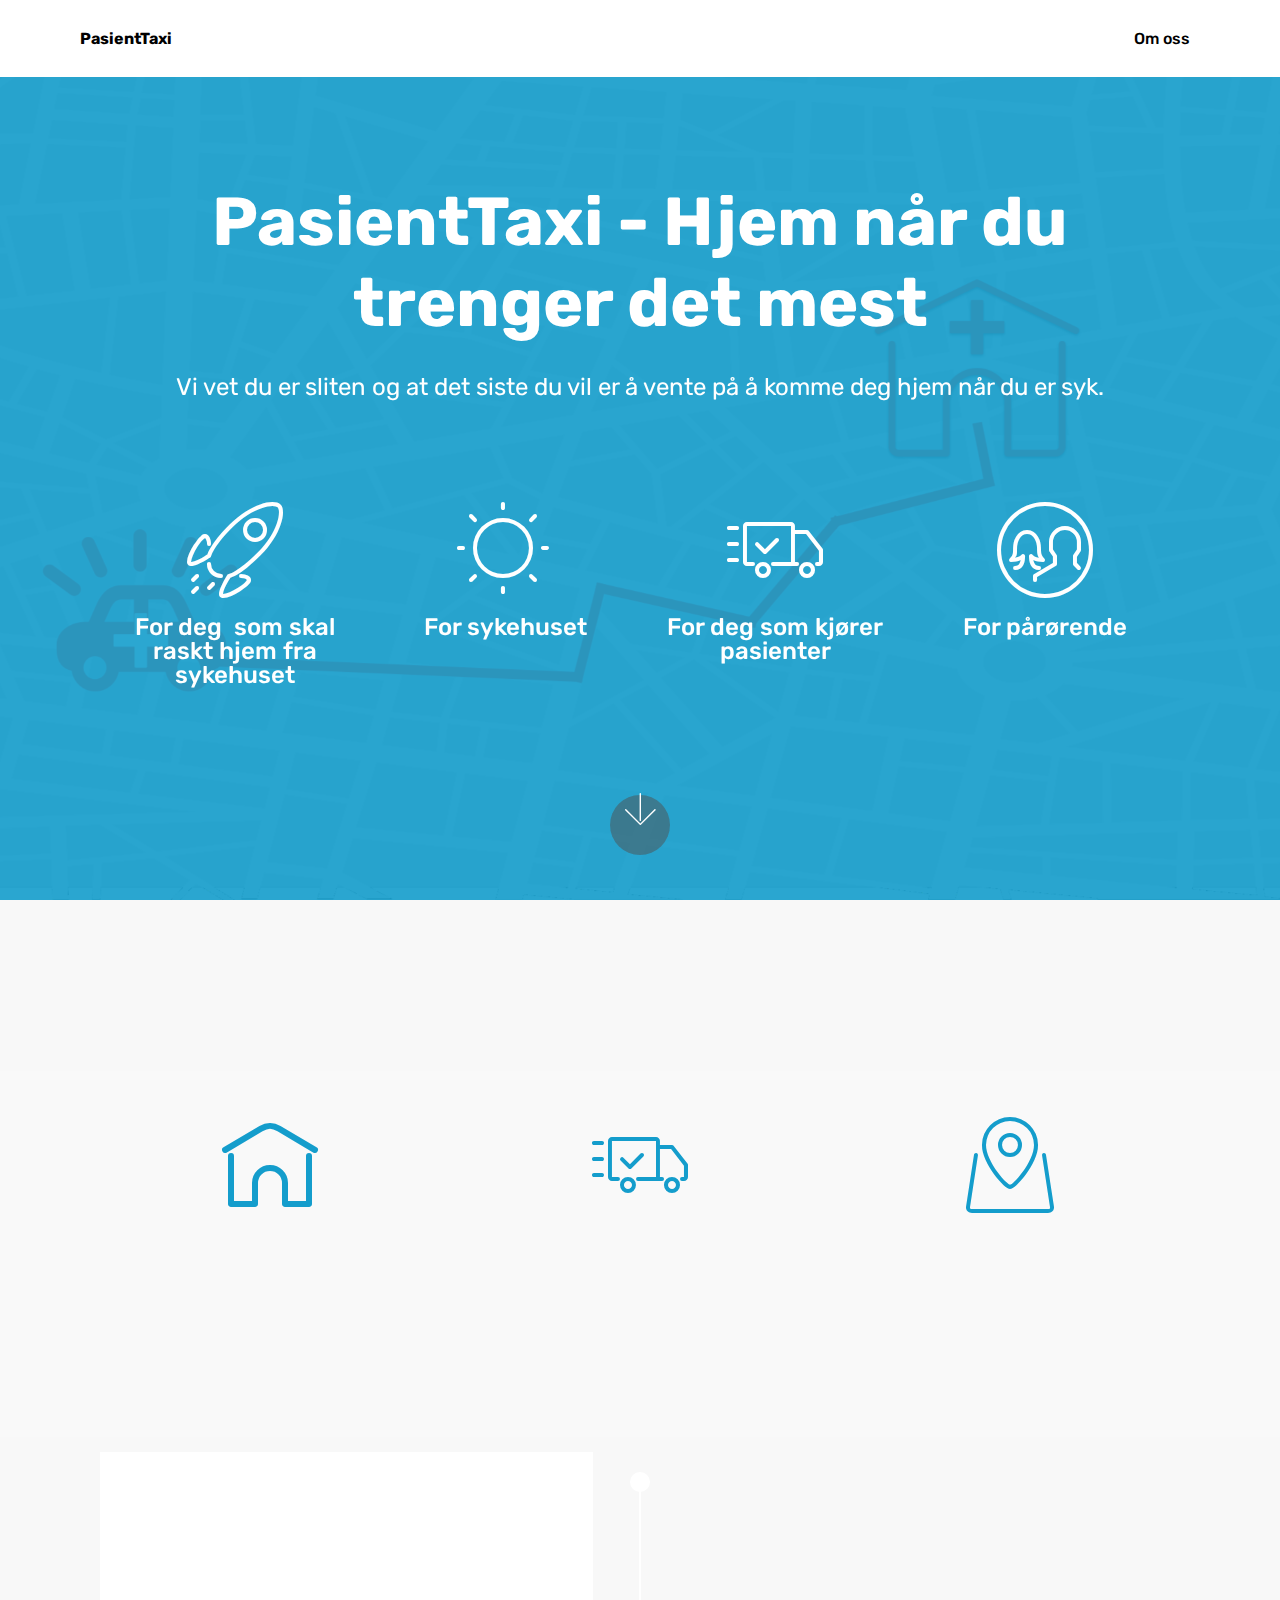
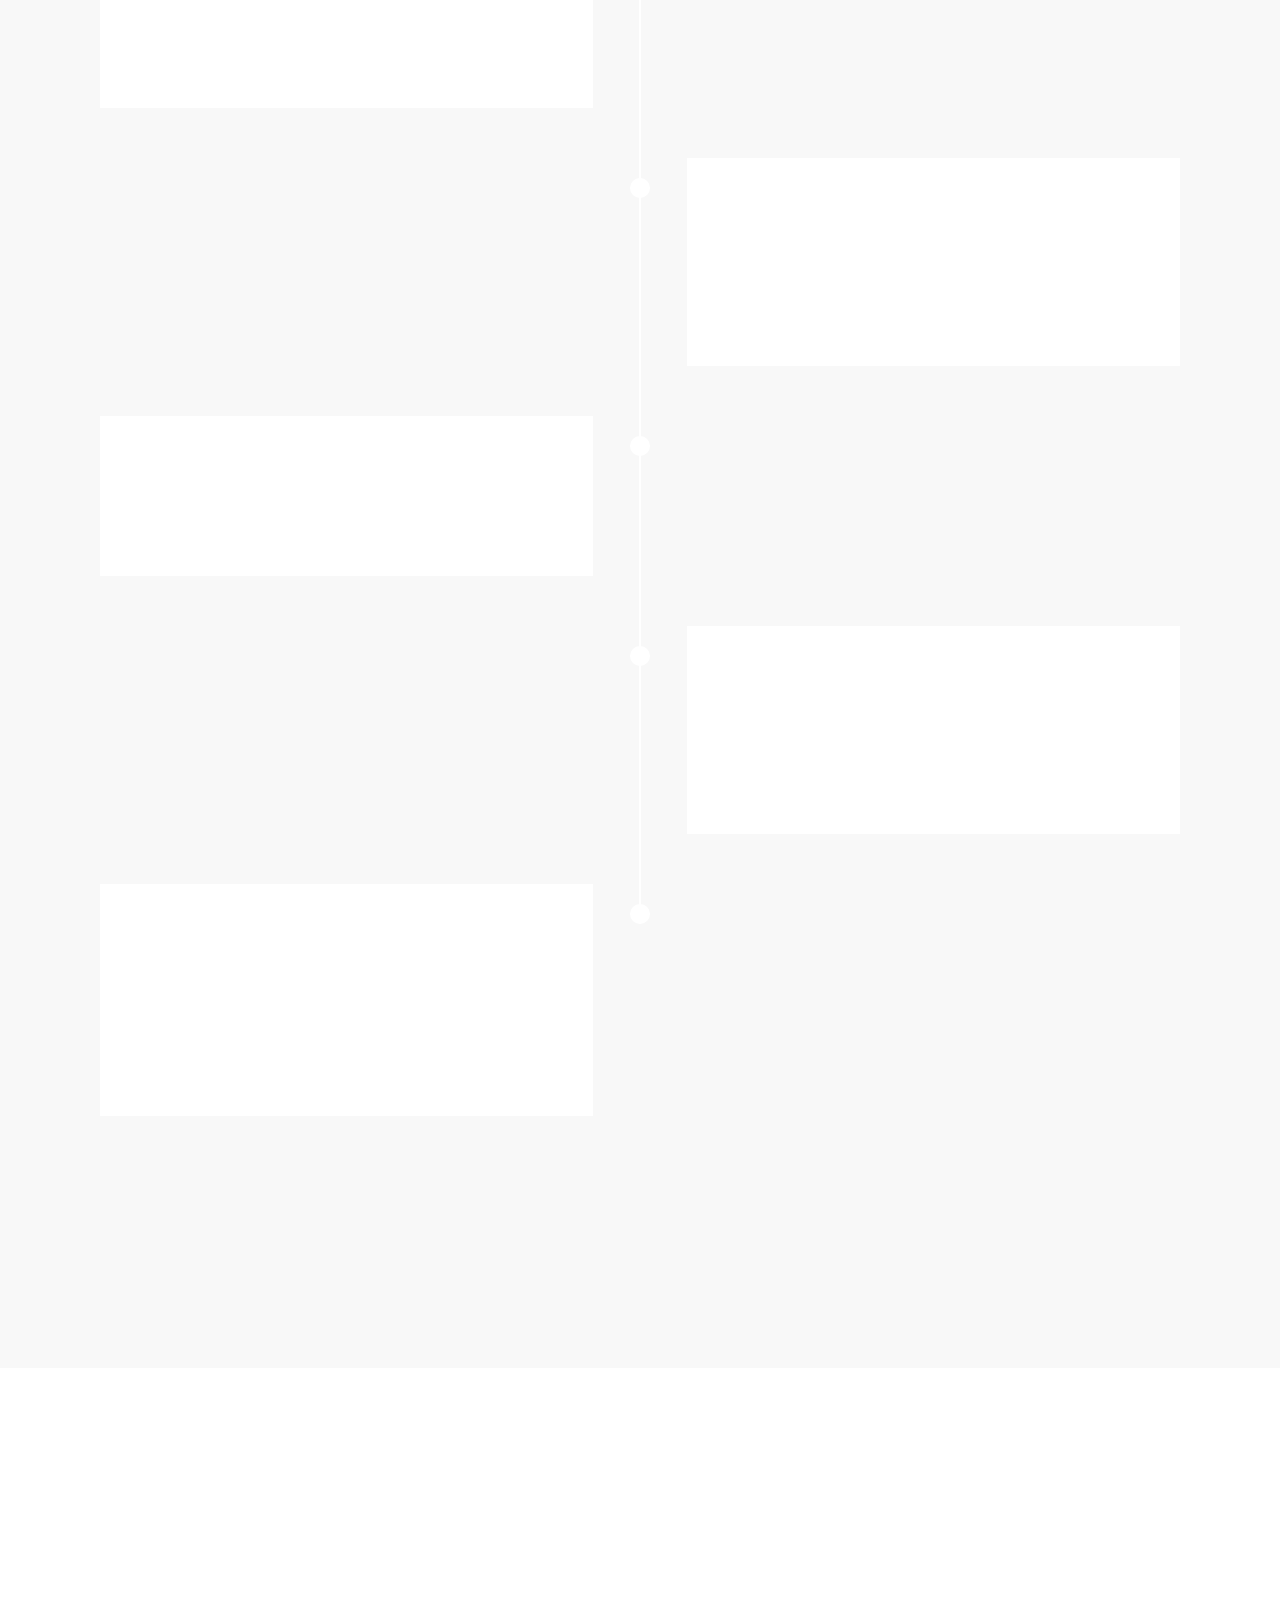
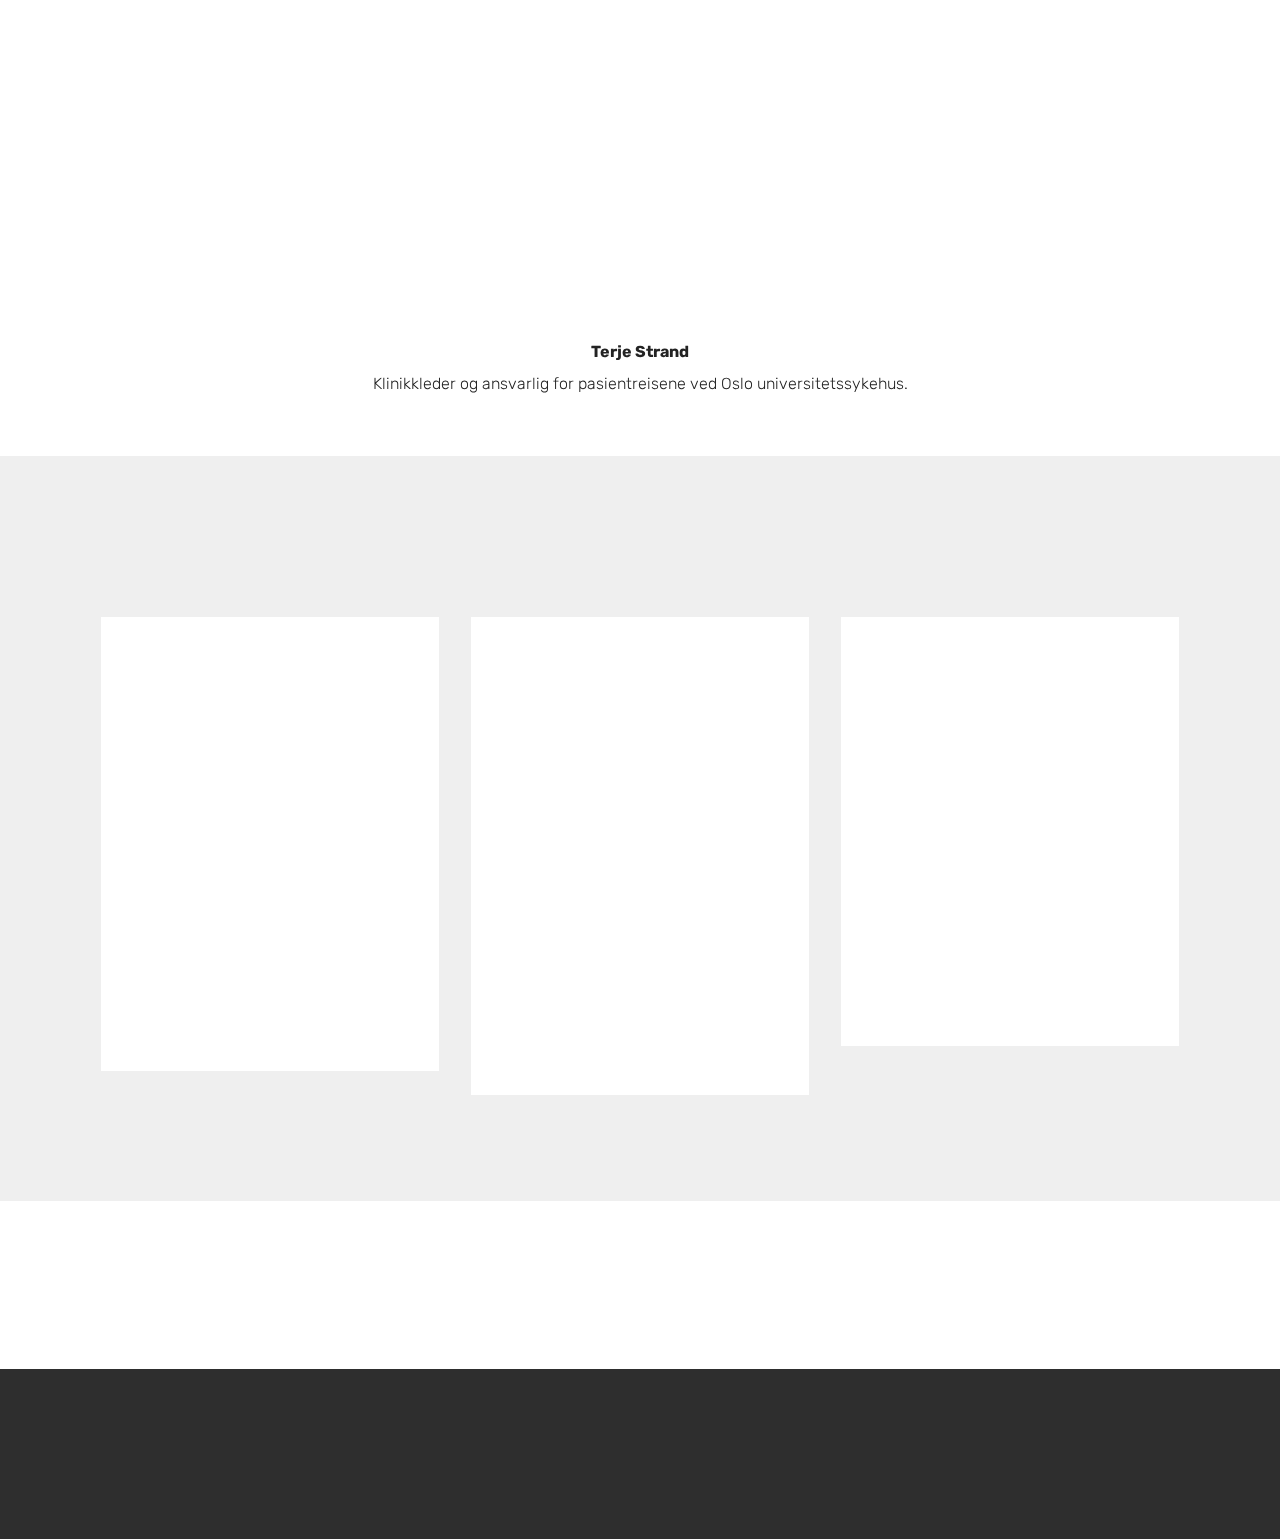
==== commit 5731c19a: "create github pages" ====
--- a/index.html
+++ b/index.html
@@ -22,7 +22,18 @@
   <link rel="stylesheet" href="assets/mobirise/css/mbr-additional.css" type="text/css">
   
   
-  
+  <meta property="og:title" content="PasientTaxi - hjem når du trenger det mest">
+<meta property="og:description" content="PasientTaxi har tatt mål av seg til å løse utfordringene med transport av syke.">
+<meta property="og:type" content="website">
+<meta property="og:url" content="http://pasienttaxi.no">
+<meta property="og:image" content="http://pasienttaxi.no/assets/images/facebookgroup-819x359.png">
+<meta property="og:image:type" content="image/jpeg" />
+<meta property="og:image:width" content="819" />
+<meta property="og:image:height" content="359" />
+<meta name="twitter:card" content="summary_large_image">
+<meta name="twitter:title" content="PasientTaxi - hjem når du trenger det mest">
+<meta name="twitter:description" content="PasientTaxi har tatt mål av seg til å løse utfordringene med transport av syke.">
+<meta name="twitter:image" content="http://pasienttaxi.no/assets/images/logosocial-400x400.png">
 </head>
 <body>
 
@@ -39,7 +50,7 @@
 <!-- /Google Analytics -->
 
 
-<section class="menu cid-qE94pdBL2Q" once="menu" id="menu2-g" data-rv-view="1612">
+<section class="menu cid-qE94pdBL2Q" once="menu" id="menu2-g" data-rv-view="580">
 
     
 
@@ -67,7 +78,7 @@
     </nav>
 </section>
 
-<section class="engine"><a href="https://mobirise.co/n">bootstrap modal form</a></section><section class="header12 cid-qEaBekd4Qf mbr-fullscreen mbr-parallax-background" id="header12-x" data-rv-view="1614">
+<section class="engine"><a href="https://mobirise.co/k">bootstrap template</a></section><section class="header12 cid-qEaBekd4Qf mbr-fullscreen mbr-parallax-background" id="header12-x" data-rv-view="582">
 
     
 
@@ -77,7 +88,7 @@
     <div class="container  ">
             <div class="media-container">
                 <div class="col-md-12 align-center">
-                    <h1 class="mbr-section-title pb-3 mbr-white mbr-bold mbr-fonts-style display-1">PasientTaxi - hjem når du trenger det mest</h1>
+                    <h1 class="mbr-section-title pb-3 mbr-white mbr-bold mbr-fonts-style display-1">PasientTaxi - Hjem når du trenger det mest</h1>
                     <p class="mbr-text pb-3 mbr-white mbr-fonts-style display-5">Vi vet du er sliten og at det siste du vil er å vente på å komme deg hjem når du er syk.</p>
                     
 
@@ -129,7 +140,7 @@
     </div>
 </section>
 
-<section class="mbr-section content4 cid-qEaD3xnbEw" id="content4-y" data-rv-view="1617">
+<section class="mbr-section content4 cid-qEaD3xnbEw" id="content4-y" data-rv-view="585">
 
     
 
@@ -144,7 +155,7 @@
     </div>
 </section>
 
-<section class="features1 cid-qE3nxXqPtu" id="features1-2" data-rv-view="1619">
+<section class="features1 cid-qE3nxXqPtu" id="features1-2" data-rv-view="587">
     
     
 
@@ -190,7 +201,7 @@
 
 </section>
 
-<section class="timeline1 cid-qE3pD4LHP7" id="timeline1-4" data-rv-view="1622">
+<section class="timeline1 cid-qE3pD4LHP7" id="timeline1-4" data-rv-view="590">
 
     
 
@@ -296,7 +307,7 @@
     </div>
 </section>
 
-<section class="mbr-section info1 cid-qE9b0IR5U7" id="info1-j" data-rv-view="1625">
+<section class="mbr-section info1 cid-qE9b0IR5U7" id="info1-j" data-rv-view="593">
 
     
 
@@ -314,7 +325,7 @@
     </div>
 </section>
 
-<section class="carousel slide testimonials-slider cid-qEw7IaaHZc" id="testimonials-slider1-2y" data-rv-view="1628">
+<section class="carousel slide testimonials-slider cid-qEw7IaaHZc" id="testimonials-slider1-2y" data-rv-view="596">
     
     
 
@@ -399,7 +410,7 @@
     </div>
 </section>
 
-<section class="mbr-section content4 cid-qE3FyXR6hI" id="content4-7" data-rv-view="1642">
+<section class="mbr-section content4 cid-qE3FyXR6hI" id="content4-7" data-rv-view="610">
 
     
 
@@ -414,7 +425,7 @@
     </div>
 </section>
 
-<section class="features3 cid-qE3G2M0ErP" id="features3-8" data-rv-view="1644">
+<section class="features3 cid-qE3G2M0ErP" id="features3-8" data-rv-view="612">
 
     
 
@@ -465,7 +476,7 @@
     </div>
 </section>
 
-<section class="cid-qE9cFpZOcW" id="social-buttons1-k" data-rv-view="1647">
+<section class="cid-qE9cFpZOcW" id="social-buttons1-k" data-rv-view="615">
     
     
 
@@ -493,7 +504,7 @@
     </div>
 </section>
 
-<section once="" class="cid-qExp4zg691" id="footer7-36" data-rv-view="1650">
+<section once="" class="cid-qF0MGHmRnl" id="footer7-40" data-rv-view="618">
 
     
 
@@ -508,7 +519,7 @@
                     
                     
                     
-                <li class="foot-menu-item mbr-fonts-style display-7"><a class="text-white mbr-bold" href="about.html" target="_blank">Om PasientTaxi</a>&nbsp; &nbsp; &nbsp; &nbsp; &nbsp; &nbsp; &nbsp; &nbsp; &nbsp; &nbsp; &nbsp;</li><li class="foot-menu-item mbr-fonts-style display-7">Våre Tjenester&nbsp; &nbsp; &nbsp; &nbsp; &nbsp; &nbsp; &nbsp; &nbsp; &nbsp; &nbsp; &nbsp;</li><li class="foot-menu-item mbr-fonts-style display-7">Kontakt oss ! &nbsp; &nbsp; &nbsp; &nbsp; &nbsp; &nbsp; &nbsp; &nbsp; &nbsp; &nbsp;</li><li class="foot-menu-item mbr-fonts-style display-7">Kontakt oss ! &nbsp; &nbsp; &nbsp; &nbsp; &nbsp; &nbsp; &nbsp; &nbsp; &nbsp; &nbsp;</li><li class="foot-menu-item mbr-fonts-style display-7">Kontakt oss ! &nbsp; &nbsp; &nbsp; &nbsp; &nbsp; &nbsp; &nbsp; &nbsp; &nbsp; &nbsp;</li></ul>
+                <li class="foot-menu-item mbr-fonts-style display-7"><a class="text-white mbr-bold" href="about.html">Om PasientTaxi</a>&nbsp; &nbsp; &nbsp; &nbsp; &nbsp; &nbsp; &nbsp; &nbsp; &nbsp; &nbsp; &nbsp;</li><li class="foot-menu-item mbr-fonts-style display-7"><a class="text-white mbr-bold" href="kontakt.html">Kontakt oss</a>&nbsp; &nbsp; &nbsp; &nbsp; &nbsp; &nbsp; &nbsp; &nbsp; &nbsp; &nbsp;&nbsp;</li><li class="foot-menu-item mbr-fonts-style display-7"><a class="text-white mbr-bold" href="pasienttaxi-app.html">PasientTaxi App</a>&nbsp; &nbsp; &nbsp; &nbsp; &nbsp; &nbsp; &nbsp; &nbsp; &nbsp; &nbsp; &nbsp;</li></ul>
             </div>
             <div class="row social-row">
                 <div class="social-list align-right pb-2">
--- a/assets/mobirise/css/mbr-additional.css
+++ b/assets/mobirise/css/mbr-additional.css
@@ -2043,25 +2043,25 @@
     font-size: 20px !important;
   }
 }
-.cid-qExp4zg691 {
+.cid-qF0MGHmRnl {
   padding-top: 30px;
   padding-bottom: 30px;
   background-color: #2e2e2e;
 }
-.cid-qExp4zg691 .row-links {
+.cid-qF0MGHmRnl .row-links {
   width: 100%;
   justify-content: center;
 }
-.cid-qExp4zg691 .social-row {
+.cid-qF0MGHmRnl .social-row {
   width: 100%;
   justify-content: center;
 }
-.cid-qExp4zg691 .media-container-row {
+.cid-qF0MGHmRnl .media-container-row {
   flex-direction: column;
   justify-content: center;
   align-items: center;
 }
-.cid-qExp4zg691 .media-container-row .foot-menu {
+.cid-qF0MGHmRnl .media-container-row .foot-menu {
   list-style: none;
   display: flex;
   justify-content: center;
@@ -2069,13 +2069,13 @@
   padding: 0;
   margin-bottom: 0;
 }
-.cid-qExp4zg691 .media-container-row .foot-menu li {
+.cid-qF0MGHmRnl .media-container-row .foot-menu li {
   padding: 0 1rem 1rem 1rem;
 }
-.cid-qExp4zg691 .media-container-row .foot-menu li p {
+.cid-qF0MGHmRnl .media-container-row .foot-menu li p {
   margin: 0;
 }
-.cid-qExp4zg691 .media-container-row .social-list {
+.cid-qF0MGHmRnl .media-container-row .social-list {
   padding-left: 0;
   margin-bottom: 0;
   list-style: none;
@@ -2084,33 +2084,33 @@
   justify-content: flex-end;
   -webkit-justify-content: flex-end;
 }
-.cid-qExp4zg691 .media-container-row .social-list .mbr-iconfont-social {
+.cid-qF0MGHmRnl .media-container-row .social-list .mbr-iconfont-social {
   font-size: 1.5rem;
   color: #ffffff;
 }
-.cid-qExp4zg691 .media-container-row .social-list .soc-item {
+.cid-qF0MGHmRnl .media-container-row .social-list .soc-item {
   margin: 0 .5rem;
 }
-.cid-qExp4zg691 .media-container-row .social-list a {
+.cid-qF0MGHmRnl .media-container-row .social-list a {
   margin: 0;
   opacity: .5;
   -webkit-transition: .2s linear;
   transition: .2s linear;
 }
-.cid-qExp4zg691 .media-container-row .social-list a:hover {
+.cid-qF0MGHmRnl .media-container-row .social-list a:hover {
   opacity: 1;
 }
 @media (max-width: 767px) {
-  .cid-qExp4zg691 .media-container-row .social-list {
+  .cid-qF0MGHmRnl .media-container-row .social-list {
     justify-content: center;
     -webkit-justify-content: center;
   }
 }
-.cid-qExp4zg691 .media-container-row .row-copirayt {
+.cid-qF0MGHmRnl .media-container-row .row-copirayt {
   word-break: break-word;
   width: 100%;
 }
-.cid-qExp4zg691 .media-container-row .row-copirayt p {
+.cid-qF0MGHmRnl .media-container-row .row-copirayt p {
   width: 100%;
 }
 .cid-qEsT1qZCFG .navbar {
@@ -2590,25 +2590,25 @@
 .cid-qEsNpxIXuD .btn {
   margin: 0 0 .5rem 0;
 }
-.cid-qExyrKwTIq {
+.cid-qF0PZS7UWK {
   padding-top: 30px;
   padding-bottom: 30px;
   background-color: #2e2e2e;
 }
-.cid-qExyrKwTIq .row-links {
+.cid-qF0PZS7UWK .row-links {
   width: 100%;
   justify-content: center;
 }
-.cid-qExyrKwTIq .social-row {
+.cid-qF0PZS7UWK .social-row {
   width: 100%;
   justify-content: center;
 }
-.cid-qExyrKwTIq .media-container-row {
+.cid-qF0PZS7UWK .media-container-row {
   flex-direction: column;
   justify-content: center;
   align-items: center;
 }
-.cid-qExyrKwTIq .media-container-row .foot-menu {
+.cid-qF0PZS7UWK .media-container-row .foot-menu {
   list-style: none;
   display: flex;
   justify-content: center;
@@ -2616,13 +2616,13 @@
   padding: 0;
   margin-bottom: 0;
 }
-.cid-qExyrKwTIq .media-container-row .foot-menu li {
+.cid-qF0PZS7UWK .media-container-row .foot-menu li {
   padding: 0 1rem 1rem 1rem;
 }
-.cid-qExyrKwTIq .media-container-row .foot-menu li p {
+.cid-qF0PZS7UWK .media-container-row .foot-menu li p {
   margin: 0;
 }
-.cid-qExyrKwTIq .media-container-row .social-list {
+.cid-qF0PZS7UWK .media-container-row .social-list {
   padding-left: 0;
   margin-bottom: 0;
   list-style: none;
@@ -2631,33 +2631,33 @@
   justify-content: flex-end;
   -webkit-justify-content: flex-end;
 }
-.cid-qExyrKwTIq .media-container-row .social-list .mbr-iconfont-social {
+.cid-qF0PZS7UWK .media-container-row .social-list .mbr-iconfont-social {
   font-size: 1.5rem;
   color: #ffffff;
 }
-.cid-qExyrKwTIq .media-container-row .social-list .soc-item {
+.cid-qF0PZS7UWK .media-container-row .social-list .soc-item {
   margin: 0 .5rem;
 }
-.cid-qExyrKwTIq .media-container-row .social-list a {
+.cid-qF0PZS7UWK .media-container-row .social-list a {
   margin: 0;
   opacity: .5;
   -webkit-transition: .2s linear;
   transition: .2s linear;
 }
-.cid-qExyrKwTIq .media-container-row .social-list a:hover {
+.cid-qF0PZS7UWK .media-container-row .social-list a:hover {
   opacity: 1;
 }
 @media (max-width: 767px) {
-  .cid-qExyrKwTIq .media-container-row .social-list {
+  .cid-qF0PZS7UWK .media-container-row .social-list {
     justify-content: center;
     -webkit-justify-content: center;
   }
 }
-.cid-qExyrKwTIq .media-container-row .row-copirayt {
+.cid-qF0PZS7UWK .media-container-row .row-copirayt {
   word-break: break-word;
   width: 100%;
 }
-.cid-qExyrKwTIq .media-container-row .row-copirayt p {
+.cid-qF0PZS7UWK .media-container-row .row-copirayt p {
   width: 100%;
 }
 .cid-qEsSVngiZ6 .navbar {
@@ -3214,25 +3214,25 @@
 .cid-qEsB8OQ2Mg .btn {
   margin: 0 0 .5rem 0;
 }
-.cid-qExxKhyCeK {
+.cid-qF0PJNNk0l {
   padding-top: 30px;
   padding-bottom: 30px;
   background-color: #2e2e2e;
 }
-.cid-qExxKhyCeK .row-links {
+.cid-qF0PJNNk0l .row-links {
   width: 100%;
   justify-content: center;
 }
-.cid-qExxKhyCeK .social-row {
+.cid-qF0PJNNk0l .social-row {
   width: 100%;
   justify-content: center;
 }
-.cid-qExxKhyCeK .media-container-row {
+.cid-qF0PJNNk0l .media-container-row {
   flex-direction: column;
   justify-content: center;
   align-items: center;
 }
-.cid-qExxKhyCeK .media-container-row .foot-menu {
+.cid-qF0PJNNk0l .media-container-row .foot-menu {
   list-style: none;
   display: flex;
   justify-content: center;
@@ -3240,13 +3240,13 @@
   padding: 0;
   margin-bottom: 0;
 }
-.cid-qExxKhyCeK .media-container-row .foot-menu li {
+.cid-qF0PJNNk0l .media-container-row .foot-menu li {
   padding: 0 1rem 1rem 1rem;
 }
-.cid-qExxKhyCeK .media-container-row .foot-menu li p {
+.cid-qF0PJNNk0l .media-container-row .foot-menu li p {
   margin: 0;
 }
-.cid-qExxKhyCeK .media-container-row .social-list {
+.cid-qF0PJNNk0l .media-container-row .social-list {
   padding-left: 0;
   margin-bottom: 0;
   list-style: none;
@@ -3255,33 +3255,33 @@
   justify-content: flex-end;
   -webkit-justify-content: flex-end;
 }
-.cid-qExxKhyCeK .media-container-row .social-list .mbr-iconfont-social {
+.cid-qF0PJNNk0l .media-container-row .social-list .mbr-iconfont-social {
   font-size: 1.5rem;
   color: #ffffff;
 }
-.cid-qExxKhyCeK .media-container-row .social-list .soc-item {
+.cid-qF0PJNNk0l .media-container-row .social-list .soc-item {
   margin: 0 .5rem;
 }
-.cid-qExxKhyCeK .media-container-row .social-list a {
+.cid-qF0PJNNk0l .media-container-row .social-list a {
   margin: 0;
   opacity: .5;
   -webkit-transition: .2s linear;
   transition: .2s linear;
 }
-.cid-qExxKhyCeK .media-container-row .social-list a:hover {
+.cid-qF0PJNNk0l .media-container-row .social-list a:hover {
   opacity: 1;
 }
 @media (max-width: 767px) {
-  .cid-qExxKhyCeK .media-container-row .social-list {
+  .cid-qF0PJNNk0l .media-container-row .social-list {
     justify-content: center;
     -webkit-justify-content: center;
   }
 }
-.cid-qExxKhyCeK .media-container-row .row-copirayt {
+.cid-qF0PJNNk0l .media-container-row .row-copirayt {
   word-break: break-word;
   width: 100%;
 }
-.cid-qExxKhyCeK .media-container-row .row-copirayt p {
+.cid-qF0PJNNk0l .media-container-row .row-copirayt p {
   width: 100%;
 }
 .cid-qExvXRdXr5 .navbar {
@@ -3749,25 +3749,25 @@
     width: 100% !important;
   }
 }
-.cid-qExw1Ii5yo {
+.cid-qF0P6i6YRX {
   padding-top: 30px;
   padding-bottom: 30px;
   background-color: #2e2e2e;
 }
-.cid-qExw1Ii5yo .row-links {
+.cid-qF0P6i6YRX .row-links {
   width: 100%;
   justify-content: center;
 }
-.cid-qExw1Ii5yo .social-row {
+.cid-qF0P6i6YRX .social-row {
   width: 100%;
   justify-content: center;
 }
-.cid-qExw1Ii5yo .media-container-row {
+.cid-qF0P6i6YRX .media-container-row {
   flex-direction: column;
   justify-content: center;
   align-items: center;
 }
-.cid-qExw1Ii5yo .media-container-row .foot-menu {
+.cid-qF0P6i6YRX .media-container-row .foot-menu {
   list-style: none;
   display: flex;
   justify-content: center;
@@ -3775,13 +3775,13 @@
   padding: 0;
   margin-bottom: 0;
 }
-.cid-qExw1Ii5yo .media-container-row .foot-menu li {
+.cid-qF0P6i6YRX .media-container-row .foot-menu li {
   padding: 0 1rem 1rem 1rem;
 }
-.cid-qExw1Ii5yo .media-container-row .foot-menu li p {
+.cid-qF0P6i6YRX .media-container-row .foot-menu li p {
   margin: 0;
 }
-.cid-qExw1Ii5yo .media-container-row .social-list {
+.cid-qF0P6i6YRX .media-container-row .social-list {
   padding-left: 0;
   margin-bottom: 0;
   list-style: none;
@@ -3790,33 +3790,33 @@
   justify-content: flex-end;
   -webkit-justify-content: flex-end;
 }
-.cid-qExw1Ii5yo .media-container-row .social-list .mbr-iconfont-social {
+.cid-qF0P6i6YRX .media-container-row .social-list .mbr-iconfont-social {
   font-size: 1.5rem;
   color: #ffffff;
 }
-.cid-qExw1Ii5yo .media-container-row .social-list .soc-item {
+.cid-qF0P6i6YRX .media-container-row .social-list .soc-item {
   margin: 0 .5rem;
 }
-.cid-qExw1Ii5yo .media-container-row .social-list a {
+.cid-qF0P6i6YRX .media-container-row .social-list a {
   margin: 0;
   opacity: .5;
   -webkit-transition: .2s linear;
   transition: .2s linear;
 }
-.cid-qExw1Ii5yo .media-container-row .social-list a:hover {
+.cid-qF0P6i6YRX .media-container-row .social-list a:hover {
   opacity: 1;
 }
 @media (max-width: 767px) {
-  .cid-qExw1Ii5yo .media-container-row .social-list {
+  .cid-qF0P6i6YRX .media-container-row .social-list {
     justify-content: center;
     -webkit-justify-content: center;
   }
 }
-.cid-qExw1Ii5yo .media-container-row .row-copirayt {
+.cid-qF0P6i6YRX .media-container-row .row-copirayt {
   word-break: break-word;
   width: 100%;
 }
-.cid-qExw1Ii5yo .media-container-row .row-copirayt p {
+.cid-qF0P6i6YRX .media-container-row .row-copirayt p {
   width: 100%;
 }
 .cid-qExv1iIV8K .navbar {
@@ -4278,25 +4278,25 @@
   box-shadow: 0px 0px 30px 0px rgba(0, 0, 0, 0.05);
   transition: box-shadow 0.3s;
 }
-.cid-qExvQ6Oxr0 {
+.cid-qF0ONTeVxZ {
   padding-top: 30px;
   padding-bottom: 30px;
   background-color: #2e2e2e;
 }
-.cid-qExvQ6Oxr0 .row-links {
+.cid-qF0ONTeVxZ .row-links {
   width: 100%;
   justify-content: center;
 }
-.cid-qExvQ6Oxr0 .social-row {
+.cid-qF0ONTeVxZ .social-row {
   width: 100%;
   justify-content: center;
 }
-.cid-qExvQ6Oxr0 .media-container-row {
+.cid-qF0ONTeVxZ .media-container-row {
   flex-direction: column;
   justify-content: center;
   align-items: center;
 }
-.cid-qExvQ6Oxr0 .media-container-row .foot-menu {
+.cid-qF0ONTeVxZ .media-container-row .foot-menu {
   list-style: none;
   display: flex;
   justify-content: center;
@@ -4304,13 +4304,13 @@
   padding: 0;
   margin-bottom: 0;
 }
-.cid-qExvQ6Oxr0 .media-container-row .foot-menu li {
+.cid-qF0ONTeVxZ .media-container-row .foot-menu li {
   padding: 0 1rem 1rem 1rem;
 }
-.cid-qExvQ6Oxr0 .media-container-row .foot-menu li p {
+.cid-qF0ONTeVxZ .media-container-row .foot-menu li p {
   margin: 0;
 }
-.cid-qExvQ6Oxr0 .media-container-row .social-list {
+.cid-qF0ONTeVxZ .media-container-row .social-list {
   padding-left: 0;
   margin-bottom: 0;
   list-style: none;
@@ -4319,33 +4319,33 @@
   justify-content: flex-end;
   -webkit-justify-content: flex-end;
 }
-.cid-qExvQ6Oxr0 .media-container-row .social-list .mbr-iconfont-social {
+.cid-qF0ONTeVxZ .media-container-row .social-list .mbr-iconfont-social {
   font-size: 1.5rem;
   color: #ffffff;
 }
-.cid-qExvQ6Oxr0 .media-container-row .social-list .soc-item {
+.cid-qF0ONTeVxZ .media-container-row .social-list .soc-item {
   margin: 0 .5rem;
 }
-.cid-qExvQ6Oxr0 .media-container-row .social-list a {
+.cid-qF0ONTeVxZ .media-container-row .social-list a {
   margin: 0;
   opacity: .5;
   -webkit-transition: .2s linear;
   transition: .2s linear;
 }
-.cid-qExvQ6Oxr0 .media-container-row .social-list a:hover {
+.cid-qF0ONTeVxZ .media-container-row .social-list a:hover {
   opacity: 1;
 }
 @media (max-width: 767px) {
-  .cid-qExvQ6Oxr0 .media-container-row .social-list {
+  .cid-qF0ONTeVxZ .media-container-row .social-list {
     justify-content: center;
     -webkit-justify-content: center;
   }
 }
-.cid-qExvQ6Oxr0 .media-container-row .row-copirayt {
+.cid-qF0ONTeVxZ .media-container-row .row-copirayt {
   word-break: break-word;
   width: 100%;
 }
-.cid-qExvQ6Oxr0 .media-container-row .row-copirayt p {
+.cid-qF0ONTeVxZ .media-container-row .row-copirayt p {
   width: 100%;
 }
 .cid-qExtH2Wotk .navbar {
@@ -4807,25 +4807,25 @@
   box-shadow: 0px 0px 30px 0px rgba(0, 0, 0, 0.05);
   transition: box-shadow 0.3s;
 }
-.cid-qExtTaRPMG {
+.cid-qF0Oo3zbFx {
   padding-top: 30px;
   padding-bottom: 30px;
   background-color: #2e2e2e;
 }
-.cid-qExtTaRPMG .row-links {
+.cid-qF0Oo3zbFx .row-links {
   width: 100%;
   justify-content: center;
 }
-.cid-qExtTaRPMG .social-row {
+.cid-qF0Oo3zbFx .social-row {
   width: 100%;
   justify-content: center;
 }
-.cid-qExtTaRPMG .media-container-row {
+.cid-qF0Oo3zbFx .media-container-row {
   flex-direction: column;
   justify-content: center;
   align-items: center;
 }
-.cid-qExtTaRPMG .media-container-row .foot-menu {
+.cid-qF0Oo3zbFx .media-container-row .foot-menu {
   list-style: none;
   display: flex;
   justify-content: center;
@@ -4833,13 +4833,13 @@
   padding: 0;
   margin-bottom: 0;
 }
-.cid-qExtTaRPMG .media-container-row .foot-menu li {
+.cid-qF0Oo3zbFx .media-container-row .foot-menu li {
   padding: 0 1rem 1rem 1rem;
 }
-.cid-qExtTaRPMG .media-container-row .foot-menu li p {
+.cid-qF0Oo3zbFx .media-container-row .foot-menu li p {
   margin: 0;
 }
-.cid-qExtTaRPMG .media-container-row .social-list {
+.cid-qF0Oo3zbFx .media-container-row .social-list {
   padding-left: 0;
   margin-bottom: 0;
   list-style: none;
@@ -4848,33 +4848,33 @@
   justify-content: flex-end;
   -webkit-justify-content: flex-end;
 }
-.cid-qExtTaRPMG .media-container-row .social-list .mbr-iconfont-social {
+.cid-qF0Oo3zbFx .media-container-row .social-list .mbr-iconfont-social {
   font-size: 1.5rem;
   color: #ffffff;
 }
-.cid-qExtTaRPMG .media-container-row .social-list .soc-item {
+.cid-qF0Oo3zbFx .media-container-row .social-list .soc-item {
   margin: 0 .5rem;
 }
-.cid-qExtTaRPMG .media-container-row .social-list a {
+.cid-qF0Oo3zbFx .media-container-row .social-list a {
   margin: 0;
   opacity: .5;
   -webkit-transition: .2s linear;
   transition: .2s linear;
 }
-.cid-qExtTaRPMG .media-container-row .social-list a:hover {
+.cid-qF0Oo3zbFx .media-container-row .social-list a:hover {
   opacity: 1;
 }
 @media (max-width: 767px) {
-  .cid-qExtTaRPMG .media-container-row .social-list {
+  .cid-qF0Oo3zbFx .media-container-row .social-list {
     justify-content: center;
     -webkit-justify-content: center;
   }
 }
-.cid-qExtTaRPMG .media-container-row .row-copirayt {
+.cid-qF0Oo3zbFx .media-container-row .row-copirayt {
   word-break: break-word;
   width: 100%;
 }
-.cid-qExtTaRPMG .media-container-row .row-copirayt p {
+.cid-qF0Oo3zbFx .media-container-row .row-copirayt p {
   width: 100%;
 }
 .cid-qExtlBEGJu .navbar {
@@ -5336,25 +5336,25 @@
   box-shadow: 0px 0px 30px 0px rgba(0, 0, 0, 0.05);
   transition: box-shadow 0.3s;
 }
-.cid-qExrrZpkjb {
+.cid-qF0NPs5GMT {
   padding-top: 30px;
   padding-bottom: 30px;
   background-color: #2e2e2e;
 }
-.cid-qExrrZpkjb .row-links {
+.cid-qF0NPs5GMT .row-links {
   width: 100%;
   justify-content: center;
 }
-.cid-qExrrZpkjb .social-row {
+.cid-qF0NPs5GMT .social-row {
   width: 100%;
   justify-content: center;
 }
-.cid-qExrrZpkjb .media-container-row {
+.cid-qF0NPs5GMT .media-container-row {
   flex-direction: column;
   justify-content: center;
   align-items: center;
 }
-.cid-qExrrZpkjb .media-container-row .foot-menu {
+.cid-qF0NPs5GMT .media-container-row .foot-menu {
   list-style: none;
   display: flex;
   justify-content: center;
@@ -5362,13 +5362,13 @@
   padding: 0;
   margin-bottom: 0;
 }
-.cid-qExrrZpkjb .media-container-row .foot-menu li {
+.cid-qF0NPs5GMT .media-container-row .foot-menu li {
   padding: 0 1rem 1rem 1rem;
 }
-.cid-qExrrZpkjb .media-container-row .foot-menu li p {
+.cid-qF0NPs5GMT .media-container-row .foot-menu li p {
   margin: 0;
 }
-.cid-qExrrZpkjb .media-container-row .social-list {
+.cid-qF0NPs5GMT .media-container-row .social-list {
   padding-left: 0;
   margin-bottom: 0;
   list-style: none;
@@ -5377,33 +5377,33 @@
   justify-content: flex-end;
   -webkit-justify-content: flex-end;
 }
-.cid-qExrrZpkjb .media-container-row .social-list .mbr-iconfont-social {
+.cid-qF0NPs5GMT .media-container-row .social-list .mbr-iconfont-social {
   font-size: 1.5rem;
   color: #ffffff;
 }
-.cid-qExrrZpkjb .media-container-row .social-list .soc-item {
+.cid-qF0NPs5GMT .media-container-row .social-list .soc-item {
   margin: 0 .5rem;
 }
-.cid-qExrrZpkjb .media-container-row .social-list a {
+.cid-qF0NPs5GMT .media-container-row .social-list a {
   margin: 0;
   opacity: .5;
   -webkit-transition: .2s linear;
   transition: .2s linear;
 }
-.cid-qExrrZpkjb .media-container-row .social-list a:hover {
+.cid-qF0NPs5GMT .media-container-row .social-list a:hover {
   opacity: 1;
 }
 @media (max-width: 767px) {
-  .cid-qExrrZpkjb .media-container-row .social-list {
+  .cid-qF0NPs5GMT .media-container-row .social-list {
     justify-content: center;
     -webkit-justify-content: center;
   }
 }
-.cid-qExrrZpkjb .media-container-row .row-copirayt {
+.cid-qF0NPs5GMT .media-container-row .row-copirayt {
   word-break: break-word;
   width: 100%;
 }
-.cid-qExrrZpkjb .media-container-row .row-copirayt p {
+.cid-qF0NPs5GMT .media-container-row .row-copirayt p {
   width: 100%;
 }
 .cid-qExw6FQ5c2 .navbar {
@@ -5888,25 +5888,25 @@
     width: 100% !important;
   }
 }
-.cid-qExwbpQYHf {
+.cid-qF0PkGL9oc {
   padding-top: 30px;
   padding-bottom: 30px;
   background-color: #2e2e2e;
 }
-.cid-qExwbpQYHf .row-links {
+.cid-qF0PkGL9oc .row-links {
   width: 100%;
   justify-content: center;
 }
-.cid-qExwbpQYHf .social-row {
+.cid-qF0PkGL9oc .social-row {
   width: 100%;
   justify-content: center;
 }
-.cid-qExwbpQYHf .media-container-row {
+.cid-qF0PkGL9oc .media-container-row {
   flex-direction: column;
   justify-content: center;
   align-items: center;
 }
-.cid-qExwbpQYHf .media-container-row .foot-menu {
+.cid-qF0PkGL9oc .media-container-row .foot-menu {
   list-style: none;
   display: flex;
   justify-content: center;
@@ -5914,13 +5914,13 @@
   padding: 0;
   margin-bottom: 0;
 }
-.cid-qExwbpQYHf .media-container-row .foot-menu li {
+.cid-qF0PkGL9oc .media-container-row .foot-menu li {
   padding: 0 1rem 1rem 1rem;
 }
-.cid-qExwbpQYHf .media-container-row .foot-menu li p {
+.cid-qF0PkGL9oc .media-container-row .foot-menu li p {
   margin: 0;
 }
-.cid-qExwbpQYHf .media-container-row .social-list {
+.cid-qF0PkGL9oc .media-container-row .social-list {
   padding-left: 0;
   margin-bottom: 0;
   list-style: none;
@@ -5929,33 +5929,33 @@
   justify-content: flex-end;
   -webkit-justify-content: flex-end;
 }
-.cid-qExwbpQYHf .media-container-row .social-list .mbr-iconfont-social {
+.cid-qF0PkGL9oc .media-container-row .social-list .mbr-iconfont-social {
   font-size: 1.5rem;
   color: #ffffff;
 }
-.cid-qExwbpQYHf .media-container-row .social-list .soc-item {
+.cid-qF0PkGL9oc .media-container-row .social-list .soc-item {
   margin: 0 .5rem;
 }
-.cid-qExwbpQYHf .media-container-row .social-list a {
+.cid-qF0PkGL9oc .media-container-row .social-list a {
   margin: 0;
   opacity: .5;
   -webkit-transition: .2s linear;
   transition: .2s linear;
 }
-.cid-qExwbpQYHf .media-container-row .social-list a:hover {
+.cid-qF0PkGL9oc .media-container-row .social-list a:hover {
   opacity: 1;
 }
 @media (max-width: 767px) {
-  .cid-qExwbpQYHf .media-container-row .social-list {
+  .cid-qF0PkGL9oc .media-container-row .social-list {
     justify-content: center;
     -webkit-justify-content: center;
   }
 }
-.cid-qExwbpQYHf .media-container-row .row-copirayt {
+.cid-qF0PkGL9oc .media-container-row .row-copirayt {
   word-break: break-word;
   width: 100%;
 }
-.cid-qExwbpQYHf .media-container-row .row-copirayt p {
+.cid-qF0PkGL9oc .media-container-row .row-copirayt p {
   width: 100%;
 }
 .cid-qExwfTAnLL .navbar {
@@ -6440,25 +6440,25 @@
     width: 100% !important;
   }
 }
-.cid-qExwjQ2tE8 {
+.cid-qF0PzABSdQ {
   padding-top: 30px;
   padding-bottom: 30px;
   background-color: #2e2e2e;
 }
-.cid-qExwjQ2tE8 .row-links {
+.cid-qF0PzABSdQ .row-links {
   width: 100%;
   justify-content: center;
 }
-.cid-qExwjQ2tE8 .social-row {
+.cid-qF0PzABSdQ .social-row {
   width: 100%;
   justify-content: center;
 }
-.cid-qExwjQ2tE8 .media-container-row {
+.cid-qF0PzABSdQ .media-container-row {
   flex-direction: column;
   justify-content: center;
   align-items: center;
 }
-.cid-qExwjQ2tE8 .media-container-row .foot-menu {
+.cid-qF0PzABSdQ .media-container-row .foot-menu {
   list-style: none;
   display: flex;
   justify-content: center;
@@ -6466,13 +6466,13 @@
   padding: 0;
   margin-bottom: 0;
 }
-.cid-qExwjQ2tE8 .media-container-row .foot-menu li {
+.cid-qF0PzABSdQ .media-container-row .foot-menu li {
   padding: 0 1rem 1rem 1rem;
 }
-.cid-qExwjQ2tE8 .media-container-row .foot-menu li p {
+.cid-qF0PzABSdQ .media-container-row .foot-menu li p {
   margin: 0;
 }
-.cid-qExwjQ2tE8 .media-container-row .social-list {
+.cid-qF0PzABSdQ .media-container-row .social-list {
   padding-left: 0;
   margin-bottom: 0;
   list-style: none;
@@ -6481,33 +6481,33 @@
   justify-content: flex-end;
   -webkit-justify-content: flex-end;
 }
-.cid-qExwjQ2tE8 .media-container-row .social-list .mbr-iconfont-social {
+.cid-qF0PzABSdQ .media-container-row .social-list .mbr-iconfont-social {
   font-size: 1.5rem;
   color: #ffffff;
 }
-.cid-qExwjQ2tE8 .media-container-row .social-list .soc-item {
+.cid-qF0PzABSdQ .media-container-row .social-list .soc-item {
   margin: 0 .5rem;
 }
-.cid-qExwjQ2tE8 .media-container-row .social-list a {
+.cid-qF0PzABSdQ .media-container-row .social-list a {
   margin: 0;
   opacity: .5;
   -webkit-transition: .2s linear;
   transition: .2s linear;
 }
-.cid-qExwjQ2tE8 .media-container-row .social-list a:hover {
+.cid-qF0PzABSdQ .media-container-row .social-list a:hover {
   opacity: 1;
 }
 @media (max-width: 767px) {
-  .cid-qExwjQ2tE8 .media-container-row .social-list {
+  .cid-qF0PzABSdQ .media-container-row .social-list {
     justify-content: center;
     -webkit-justify-content: center;
   }
 }
-.cid-qExwjQ2tE8 .media-container-row .row-copirayt {
+.cid-qF0PzABSdQ .media-container-row .row-copirayt {
   word-break: break-word;
   width: 100%;
 }
-.cid-qExwjQ2tE8 .media-container-row .row-copirayt p {
+.cid-qF0PzABSdQ .media-container-row .row-copirayt p {
   width: 100%;
 }
 .cid-qEsSoALLjG .navbar {
@@ -7114,25 +7114,25 @@
 .cid-qEvVnEMZ30 .content-row {
   flex-direction: row-reverse;
 }
-.cid-qExreQdHEz {
+.cid-qF0NrW35R0 {
   padding-top: 30px;
   padding-bottom: 30px;
   background-color: #2e2e2e;
 }
-.cid-qExreQdHEz .row-links {
+.cid-qF0NrW35R0 .row-links {
   width: 100%;
   justify-content: center;
 }
-.cid-qExreQdHEz .social-row {
+.cid-qF0NrW35R0 .social-row {
   width: 100%;
   justify-content: center;
 }
-.cid-qExreQdHEz .media-container-row {
+.cid-qF0NrW35R0 .media-container-row {
   flex-direction: column;
   justify-content: center;
   align-items: center;
 }
-.cid-qExreQdHEz .media-container-row .foot-menu {
+.cid-qF0NrW35R0 .media-container-row .foot-menu {
   list-style: none;
   display: flex;
   justify-content: center;
@@ -7140,13 +7140,13 @@
   padding: 0;
   margin-bottom: 0;
 }
-.cid-qExreQdHEz .media-container-row .foot-menu li {
+.cid-qF0NrW35R0 .media-container-row .foot-menu li {
   padding: 0 1rem 1rem 1rem;
 }
-.cid-qExreQdHEz .media-container-row .foot-menu li p {
+.cid-qF0NrW35R0 .media-container-row .foot-menu li p {
   margin: 0;
 }
-.cid-qExreQdHEz .media-container-row .social-list {
+.cid-qF0NrW35R0 .media-container-row .social-list {
   padding-left: 0;
   margin-bottom: 0;
   list-style: none;
@@ -7155,33 +7155,33 @@
   justify-content: flex-end;
   -webkit-justify-content: flex-end;
 }
-.cid-qExreQdHEz .media-container-row .social-list .mbr-iconfont-social {
+.cid-qF0NrW35R0 .media-container-row .social-list .mbr-iconfont-social {
   font-size: 1.5rem;
   color: #ffffff;
 }
-.cid-qExreQdHEz .media-container-row .social-list .soc-item {
+.cid-qF0NrW35R0 .media-container-row .social-list .soc-item {
   margin: 0 .5rem;
 }
-.cid-qExreQdHEz .media-container-row .social-list a {
+.cid-qF0NrW35R0 .media-container-row .social-list a {
   margin: 0;
   opacity: .5;
   -webkit-transition: .2s linear;
   transition: .2s linear;
 }
-.cid-qExreQdHEz .media-container-row .social-list a:hover {
+.cid-qF0NrW35R0 .media-container-row .social-list a:hover {
   opacity: 1;
 }
 @media (max-width: 767px) {
-  .cid-qExreQdHEz .media-container-row .social-list {
+  .cid-qF0NrW35R0 .media-container-row .social-list {
     justify-content: center;
     -webkit-justify-content: center;
   }
 }
-.cid-qExreQdHEz .media-container-row .row-copirayt {
+.cid-qF0NrW35R0 .media-container-row .row-copirayt {
   word-break: break-word;
   width: 100%;
 }
-.cid-qExreQdHEz .media-container-row .row-copirayt p {
+.cid-qF0NrW35R0 .media-container-row .row-copirayt p {
   width: 100%;
 }
 .cid-qEsSoALLjG .navbar {
@@ -7690,25 +7690,25 @@
   box-shadow: 0px 0px 30px 0px rgba(0, 0, 0, 0.05);
   transition: box-shadow 0.3s;
 }
-.cid-qExqwaeaiy {
+.cid-qF0Nfkte0O {
   padding-top: 30px;
   padding-bottom: 30px;
   background-color: #2e2e2e;
 }
-.cid-qExqwaeaiy .row-links {
+.cid-qF0Nfkte0O .row-links {
   width: 100%;
   justify-content: center;
 }
-.cid-qExqwaeaiy .social-row {
+.cid-qF0Nfkte0O .social-row {
   width: 100%;
   justify-content: center;
 }
-.cid-qExqwaeaiy .media-container-row {
+.cid-qF0Nfkte0O .media-container-row {
   flex-direction: column;
   justify-content: center;
   align-items: center;
 }
-.cid-qExqwaeaiy .media-container-row .foot-menu {
+.cid-qF0Nfkte0O .media-container-row .foot-menu {
   list-style: none;
   display: flex;
   justify-content: center;
@@ -7716,13 +7716,13 @@
   padding: 0;
   margin-bottom: 0;
 }
-.cid-qExqwaeaiy .media-container-row .foot-menu li {
+.cid-qF0Nfkte0O .media-container-row .foot-menu li {
   padding: 0 1rem 1rem 1rem;
 }
-.cid-qExqwaeaiy .media-container-row .foot-menu li p {
+.cid-qF0Nfkte0O .media-container-row .foot-menu li p {
   margin: 0;
 }
-.cid-qExqwaeaiy .media-container-row .social-list {
+.cid-qF0Nfkte0O .media-container-row .social-list {
   padding-left: 0;
   margin-bottom: 0;
   list-style: none;
@@ -7731,32 +7731,550 @@
   justify-content: flex-end;
   -webkit-justify-content: flex-end;
 }
-.cid-qExqwaeaiy .media-container-row .social-list .mbr-iconfont-social {
+.cid-qF0Nfkte0O .media-container-row .social-list .mbr-iconfont-social {
   font-size: 1.5rem;
   color: #ffffff;
 }
-.cid-qExqwaeaiy .media-container-row .social-list .soc-item {
+.cid-qF0Nfkte0O .media-container-row .social-list .soc-item {
   margin: 0 .5rem;
 }
-.cid-qExqwaeaiy .media-container-row .social-list a {
+.cid-qF0Nfkte0O .media-container-row .social-list a {
   margin: 0;
   opacity: .5;
   -webkit-transition: .2s linear;
   transition: .2s linear;
 }
-.cid-qExqwaeaiy .media-container-row .social-list a:hover {
+.cid-qF0Nfkte0O .media-container-row .social-list a:hover {
   opacity: 1;
 }
 @media (max-width: 767px) {
-  .cid-qExqwaeaiy .media-container-row .social-list {
+  .cid-qF0Nfkte0O .media-container-row .social-list {
     justify-content: center;
     -webkit-justify-content: center;
   }
 }
-.cid-qExqwaeaiy .media-container-row .row-copirayt {
+.cid-qF0Nfkte0O .media-container-row .row-copirayt {
   word-break: break-word;
   width: 100%;
 }
-.cid-qExqwaeaiy .media-container-row .row-copirayt p {
+.cid-qF0Nfkte0O .media-container-row .row-copirayt p {
   width: 100%;
 }
+.cid-qE94pdBL2Q .navbar {
+  background: #ffffff;
+  transition: none;
+  min-height: 77px;
+  padding: .5rem 0;
+}
+.cid-qE94pdBL2Q .navbar-dropdown.bg-color.transparent.opened {
+  background: #ffffff;
+}
+.cid-qE94pdBL2Q a {
+  font-style: normal;
+}
+.cid-qE94pdBL2Q .nav-item span {
+  padding-right: 0.4em;
+  line-height: 0.5em;
+  vertical-align: text-bottom;
+  position: relative;
+  text-decoration: none;
+}
+.cid-qE94pdBL2Q .nav-item a {
+  display: flex;
+  align-items: center;
+  justify-content: center;
+  padding: 0.7rem 0 !important;
+  margin: 0rem .65rem !important;
+}
+.cid-qE94pdBL2Q .nav-item:focus,
+.cid-qE94pdBL2Q .nav-link:focus {
+  outline: none;
+}
+.cid-qE94pdBL2Q .btn {
+  padding: 0.4rem 1.5rem;
+  display: inline-flex;
+  align-items: center;
+}
+.cid-qE94pdBL2Q .btn .mbr-iconfont {
+  font-size: 1.6rem;
+}
+.cid-qE94pdBL2Q .menu-logo {
+  margin-right: auto;
+}
+.cid-qE94pdBL2Q .menu-logo .navbar-brand {
+  display: flex;
+  margin-left: 5rem;
+  padding: 0;
+  transition: padding .2s;
+  min-height: 3.8rem;
+  align-items: center;
+}
+.cid-qE94pdBL2Q .menu-logo .navbar-brand .navbar-caption-wrap {
+  display: flex;
+  -webkit-align-items: center;
+  align-items: center;
+  word-break: break-word;
+  min-width: 7rem;
+  margin: .3rem 0;
+}
+.cid-qE94pdBL2Q .menu-logo .navbar-brand .navbar-caption-wrap .navbar-caption {
+  line-height: 1.2rem !important;
+  padding-right: 2rem;
+}
+.cid-qE94pdBL2Q .menu-logo .navbar-brand .navbar-logo {
+  font-size: 4rem;
+  transition: font-size 0.25s;
+}
+.cid-qE94pdBL2Q .menu-logo .navbar-brand .navbar-logo img {
+  display: flex;
+}
+.cid-qE94pdBL2Q .menu-logo .navbar-brand .navbar-logo .mbr-iconfont {
+  transition: font-size 0.25s;
+}
+.cid-qE94pdBL2Q .navbar-toggleable-sm .navbar-collapse {
+  justify-content: flex-end;
+  -webkit-justify-content: flex-end;
+  padding-right: 5rem;
+  width: auto;
+}
+.cid-qE94pdBL2Q .navbar-toggleable-sm .navbar-collapse .navbar-nav {
+  flex-wrap: wrap;
+  -webkit-flex-wrap: wrap;
+  padding-left: 0;
+}
+.cid-qE94pdBL2Q .navbar-toggleable-sm .navbar-collapse .navbar-nav .nav-item {
+  -webkit-align-self: center;
+  align-self: center;
+}
+.cid-qE94pdBL2Q .navbar-toggleable-sm .navbar-collapse .navbar-buttons {
+  padding-left: 0;
+  padding-bottom: 0;
+}
+.cid-qE94pdBL2Q .dropdown .dropdown-menu {
+  background: #ffffff;
+  display: none;
+  position: absolute;
+  min-width: 5rem;
+  padding-top: 1.4rem;
+  padding-bottom: 1.4rem;
+  text-align: left;
+}
+.cid-qE94pdBL2Q .dropdown .dropdown-menu .dropdown-item {
+  width: auto;
+  padding: 0.235em 1.5385em 0.235em 1.5385em !important;
+}
+.cid-qE94pdBL2Q .dropdown .dropdown-menu .dropdown-item::after {
+  right: 0.5rem;
+}
+.cid-qE94pdBL2Q .dropdown .dropdown-menu .dropdown-submenu {
+  margin: 0;
+}
+.cid-qE94pdBL2Q .dropdown.open > .dropdown-menu {
+  display: block;
+}
+.cid-qE94pdBL2Q .navbar-toggleable-sm.opened:after {
+  position: absolute;
+  width: 100vw;
+  height: 100vh;
+  content: '';
+  background-color: rgba(0, 0, 0, 0.1);
+  left: 0;
+  bottom: 0;
+  transform: translateY(100%);
+  -webkit-transform: translateY(100%);
+  z-index: 1000;
+}
+.cid-qE94pdBL2Q .navbar.navbar-short {
+  min-height: 60px;
+  transition: all .2s;
+}
+.cid-qE94pdBL2Q .navbar.navbar-short .navbar-toggler-right {
+  top: 20px;
+}
+.cid-qE94pdBL2Q .navbar.navbar-short .navbar-logo a {
+  font-size: 2.5rem !important;
+  line-height: 2.5rem;
+  transition: font-size 0.25s;
+}
+.cid-qE94pdBL2Q .navbar.navbar-short .navbar-logo a .mbr-iconfont {
+  font-size: 2.5rem !important;
+}
+.cid-qE94pdBL2Q .navbar.navbar-short .navbar-logo a img {
+  height: 3rem !important;
+}
+.cid-qE94pdBL2Q .navbar.navbar-short .navbar-brand {
+  min-height: 3rem;
+}
+.cid-qE94pdBL2Q button.navbar-toggler {
+  width: 31px;
+  height: 18px;
+  cursor: pointer;
+  transition: all .2s;
+  top: 1.5rem;
+  right: 1rem;
+}
+.cid-qE94pdBL2Q button.navbar-toggler:focus {
+  outline: none;
+}
+.cid-qE94pdBL2Q button.navbar-toggler .hamburger span {
+  position: absolute;
+  right: 0;
+  width: 30px;
+  height: 2px;
+  border-right: 5px;
+  background-color: #333333;
+}
+.cid-qE94pdBL2Q button.navbar-toggler .hamburger span:nth-child(1) {
+  top: 0;
+  transition: all .2s;
+}
+.cid-qE94pdBL2Q button.navbar-toggler .hamburger span:nth-child(2) {
+  top: 8px;
+  transition: all .15s;
+}
+.cid-qE94pdBL2Q button.navbar-toggler .hamburger span:nth-child(3) {
+  top: 8px;
+  transition: all .15s;
+}
+.cid-qE94pdBL2Q button.navbar-toggler .hamburger span:nth-child(4) {
+  top: 16px;
+  transition: all .2s;
+}
+.cid-qE94pdBL2Q nav.opened .hamburger span:nth-child(1) {
+  top: 8px;
+  width: 0;
+  opacity: 0;
+  right: 50%;
+  transition: all .2s;
+}
+.cid-qE94pdBL2Q nav.opened .hamburger span:nth-child(2) {
+  -webkit-transform: rotate(45deg);
+  transform: rotate(45deg);
+  transition: all .25s;
+}
+.cid-qE94pdBL2Q nav.opened .hamburger span:nth-child(3) {
+  -webkit-transform: rotate(-45deg);
+  transform: rotate(-45deg);
+  transition: all .25s;
+}
+.cid-qE94pdBL2Q nav.opened .hamburger span:nth-child(4) {
+  top: 8px;
+  width: 0;
+  opacity: 0;
+  right: 50%;
+  transition: all .2s;
+}
+.cid-qE94pdBL2Q .collapsed.navbar-expand {
+  flex-direction: column;
+}
+.cid-qE94pdBL2Q .collapsed .btn {
+  display: flex;
+}
+.cid-qE94pdBL2Q .collapsed .navbar-collapse {
+  display: none !important;
+  padding-right: 0 !important;
+}
+.cid-qE94pdBL2Q .collapsed .navbar-collapse.collapsing,
+.cid-qE94pdBL2Q .collapsed .navbar-collapse.show {
+  display: block !important;
+}
+.cid-qE94pdBL2Q .collapsed .navbar-collapse.collapsing .navbar-nav,
+.cid-qE94pdBL2Q .collapsed .navbar-collapse.show .navbar-nav {
+  display: block;
+  text-align: center;
+}
+.cid-qE94pdBL2Q .collapsed .navbar-collapse.collapsing .navbar-nav .nav-item,
+.cid-qE94pdBL2Q .collapsed .navbar-collapse.show .navbar-nav .nav-item {
+  clear: both;
+}
+.cid-qE94pdBL2Q .collapsed .navbar-collapse.collapsing .navbar-nav .nav-item:last-child,
+.cid-qE94pdBL2Q .collapsed .navbar-collapse.show .navbar-nav .nav-item:last-child {
+  margin-bottom: 1rem;
+}
+.cid-qE94pdBL2Q .collapsed .navbar-collapse.collapsing .navbar-buttons,
+.cid-qE94pdBL2Q .collapsed .navbar-collapse.show .navbar-buttons {
+  text-align: center;
+}
+.cid-qE94pdBL2Q .collapsed .navbar-collapse.collapsing .navbar-buttons:last-child,
+.cid-qE94pdBL2Q .collapsed .navbar-collapse.show .navbar-buttons:last-child {
+  margin-bottom: 1rem;
+}
+.cid-qE94pdBL2Q .collapsed button.navbar-toggler {
+  display: block;
+}
+.cid-qE94pdBL2Q .collapsed .navbar-brand {
+  margin-left: 1rem !important;
+}
+.cid-qE94pdBL2Q .collapsed .navbar-toggleable-sm {
+  flex-direction: column;
+  -webkit-flex-direction: column;
+}
+.cid-qE94pdBL2Q .collapsed .dropdown .dropdown-menu {
+  width: 100%;
+  text-align: center;
+  position: relative;
+  opacity: 0;
+  display: block;
+  height: 0;
+  visibility: hidden;
+  padding: 0;
+  transition-duration: .5s;
+  transition-property: opacity,padding,height;
+}
+.cid-qE94pdBL2Q .collapsed .dropdown.open > .dropdown-menu {
+  position: relative;
+  opacity: 1;
+  height: auto;
+  padding: 1.4rem 0;
+  visibility: visible;
+}
+.cid-qE94pdBL2Q .collapsed .dropdown .dropdown-submenu {
+  left: 0;
+  text-align: center;
+  width: 100%;
+}
+.cid-qE94pdBL2Q .collapsed .dropdown .dropdown-toggle[data-toggle="dropdown-submenu"]::after {
+  margin-top: 0;
+  position: inherit;
+  right: 0;
+  top: 50%;
+  display: inline-block;
+  width: 0;
+  height: 0;
+  margin-left: .3em;
+  vertical-align: middle;
+  content: "";
+  border-top: .30em solid;
+  border-right: .30em solid transparent;
+  border-left: .30em solid transparent;
+}
+@media (max-width: 991px) {
+  .cid-qE94pdBL2Q.navbar-expand {
+    flex-direction: column;
+  }
+  .cid-qE94pdBL2Q img {
+    height: 3.8rem !important;
+  }
+  .cid-qE94pdBL2Q .btn {
+    display: flex;
+  }
+  .cid-qE94pdBL2Q button.navbar-toggler {
+    display: block;
+  }
+  .cid-qE94pdBL2Q .navbar-brand {
+    margin-left: 1rem !important;
+  }
+  .cid-qE94pdBL2Q .navbar-toggleable-sm {
+    flex-direction: column;
+    -webkit-flex-direction: column;
+  }
+  .cid-qE94pdBL2Q .navbar-collapse {
+    display: none !important;
+    padding-right: 0 !important;
+  }
+  .cid-qE94pdBL2Q .navbar-collapse.collapsing,
+  .cid-qE94pdBL2Q .navbar-collapse.show {
+    display: block !important;
+  }
+  .cid-qE94pdBL2Q .navbar-collapse.collapsing .navbar-nav,
+  .cid-qE94pdBL2Q .navbar-collapse.show .navbar-nav {
+    display: block;
+    text-align: center;
+  }
+  .cid-qE94pdBL2Q .navbar-collapse.collapsing .navbar-nav .nav-item,
+  .cid-qE94pdBL2Q .navbar-collapse.show .navbar-nav .nav-item {
+    clear: both;
+  }
+  .cid-qE94pdBL2Q .navbar-collapse.collapsing .navbar-nav .nav-item:last-child,
+  .cid-qE94pdBL2Q .navbar-collapse.show .navbar-nav .nav-item:last-child {
+    margin-bottom: 1rem;
+  }
+  .cid-qE94pdBL2Q .navbar-collapse.collapsing .navbar-buttons,
+  .cid-qE94pdBL2Q .navbar-collapse.show .navbar-buttons {
+    text-align: center;
+  }
+  .cid-qE94pdBL2Q .navbar-collapse.collapsing .navbar-buttons:last-child,
+  .cid-qE94pdBL2Q .navbar-collapse.show .navbar-buttons:last-child {
+    margin-bottom: 1rem;
+  }
+  .cid-qE94pdBL2Q .dropdown .dropdown-menu {
+    width: 100%;
+    text-align: center;
+    position: relative;
+    opacity: 0;
+    display: block;
+    height: 0;
+    visibility: hidden;
+    padding: 0;
+    transition-duration: .5s;
+    transition-property: opacity,padding,height;
+  }
+  .cid-qE94pdBL2Q .dropdown.open > .dropdown-menu {
+    position: relative;
+    opacity: 1;
+    height: auto;
+    padding: 1.4rem 0;
+    visibility: visible;
+  }
+  .cid-qE94pdBL2Q .dropdown .dropdown-submenu {
+    left: 0;
+    text-align: center;
+    width: 100%;
+  }
+  .cid-qE94pdBL2Q .dropdown .dropdown-toggle[data-toggle="dropdown-submenu"]::after {
+    margin-top: 0;
+    position: inherit;
+    right: 0;
+    top: 50%;
+    display: inline-block;
+    width: 0;
+    height: 0;
+    margin-left: .3em;
+    vertical-align: middle;
+    content: "";
+    border-top: .30em solid;
+    border-right: .30em solid transparent;
+    border-left: .30em solid transparent;
+  }
+}
+@media (min-width: 767px) {
+  .cid-qE94pdBL2Q .menu-logo {
+    flex-shrink: 0;
+  }
+}
+.cid-qE94pdBL2Q .navbar-collapse {
+  flex-basis: auto;
+}
+.cid-qE94pdBL2Q .nav-link:hover,
+.cid-qE94pdBL2Q .dropdown-item:hover {
+  color: #767676 !important;
+}
+.cid-qF6C04AG92 {
+  padding-top: 60px;
+  padding-bottom: 60px;
+  background-color: #ffffff;
+}
+.cid-qF6C04AG92 .mbr-section-subtitle {
+  color: #767676;
+}
+.cid-qF6CStwrXu {
+  padding-top: 45px;
+  padding-bottom: 45px;
+  background: #ffffff;
+}
+.cid-qF6CStwrXu .media-container-row {
+  margin: 0 auto;
+  align-items: stretch;
+}
+.cid-qF6CStwrXu .media-container-row .img-item {
+  display: flex;
+  flex-direction: column;
+  justify-content: center;
+  position: relative;
+  width: 100%;
+  z-index: 1;
+}
+.cid-qF6CStwrXu .media-container-row .img-item .img-cont {
+  position: relative;
+  overflow: hidden;
+}
+.cid-qF6CStwrXu .media-container-row .img-item .img-cont img {
+  width: 100%;
+}
+.cid-qF6CStwrXu .media-container-row .img-item .img-cont .img-caption {
+  position: absolute;
+  bottom: 0;
+  width: 100%;
+  z-index: 2;
+  padding: 1rem 1rem;
+  word-break: break-word;
+}
+.cid-qF6CStwrXu .media-container-row .img-item .img-cont .img-caption p {
+  margin-bottom: 0;
+}
+.cid-qF6CStwrXu .media-container-row .img-item.item1 {
+  padding: 0 2rem 0 0;
+}
+@media (max-width: 992px) {
+  .cid-qF6CStwrXu .img-item {
+    width: 100% !important;
+  }
+  .cid-qF6CStwrXu .img-item.item1 {
+    width: 100%;
+    flex-basis: initial !important;
+    padding: 0 0 2rem 0 !important;
+  }
+}
+.cid-qF6CStwrXu P {
+  color: #232323;
+}
+.cid-qF0MGHmRnl {
+  padding-top: 30px;
+  padding-bottom: 30px;
+  background-color: #2e2e2e;
+}
+.cid-qF0MGHmRnl .row-links {
+  width: 100%;
+  justify-content: center;
+}
+.cid-qF0MGHmRnl .social-row {
+  width: 100%;
+  justify-content: center;
+}
+.cid-qF0MGHmRnl .media-container-row {
+  flex-direction: column;
+  justify-content: center;
+  align-items: center;
+}
+.cid-qF0MGHmRnl .media-container-row .foot-menu {
+  list-style: none;
+  display: flex;
+  justify-content: center;
+  flex-wrap: wrap;
+  padding: 0;
+  margin-bottom: 0;
+}
+.cid-qF0MGHmRnl .media-container-row .foot-menu li {
+  padding: 0 1rem 1rem 1rem;
+}
+.cid-qF0MGHmRnl .media-container-row .foot-menu li p {
+  margin: 0;
+}
+.cid-qF0MGHmRnl .media-container-row .social-list {
+  padding-left: 0;
+  margin-bottom: 0;
+  list-style: none;
+  display: flex;
+  flex-wrap: wrap;
+  justify-content: flex-end;
+  -webkit-justify-content: flex-end;
+}
+.cid-qF0MGHmRnl .media-container-row .social-list .mbr-iconfont-social {
+  font-size: 1.5rem;
+  color: #ffffff;
+}
+.cid-qF0MGHmRnl .media-container-row .social-list .soc-item {
+  margin: 0 .5rem;
+}
+.cid-qF0MGHmRnl .media-container-row .social-list a {
+  margin: 0;
+  opacity: .5;
+  -webkit-transition: .2s linear;
+  transition: .2s linear;
+}
+.cid-qF0MGHmRnl .media-container-row .social-list a:hover {
+  opacity: 1;
+}
+@media (max-width: 767px) {
+  .cid-qF0MGHmRnl .media-container-row .social-list {
+    justify-content: center;
+    -webkit-justify-content: center;
+  }
+}
+.cid-qF0MGHmRnl .media-container-row .row-copirayt {
+  word-break: break-word;
+  width: 100%;
+}
+.cid-qF0MGHmRnl .media-container-row .row-copirayt p {
+  width: 100%;
+}
